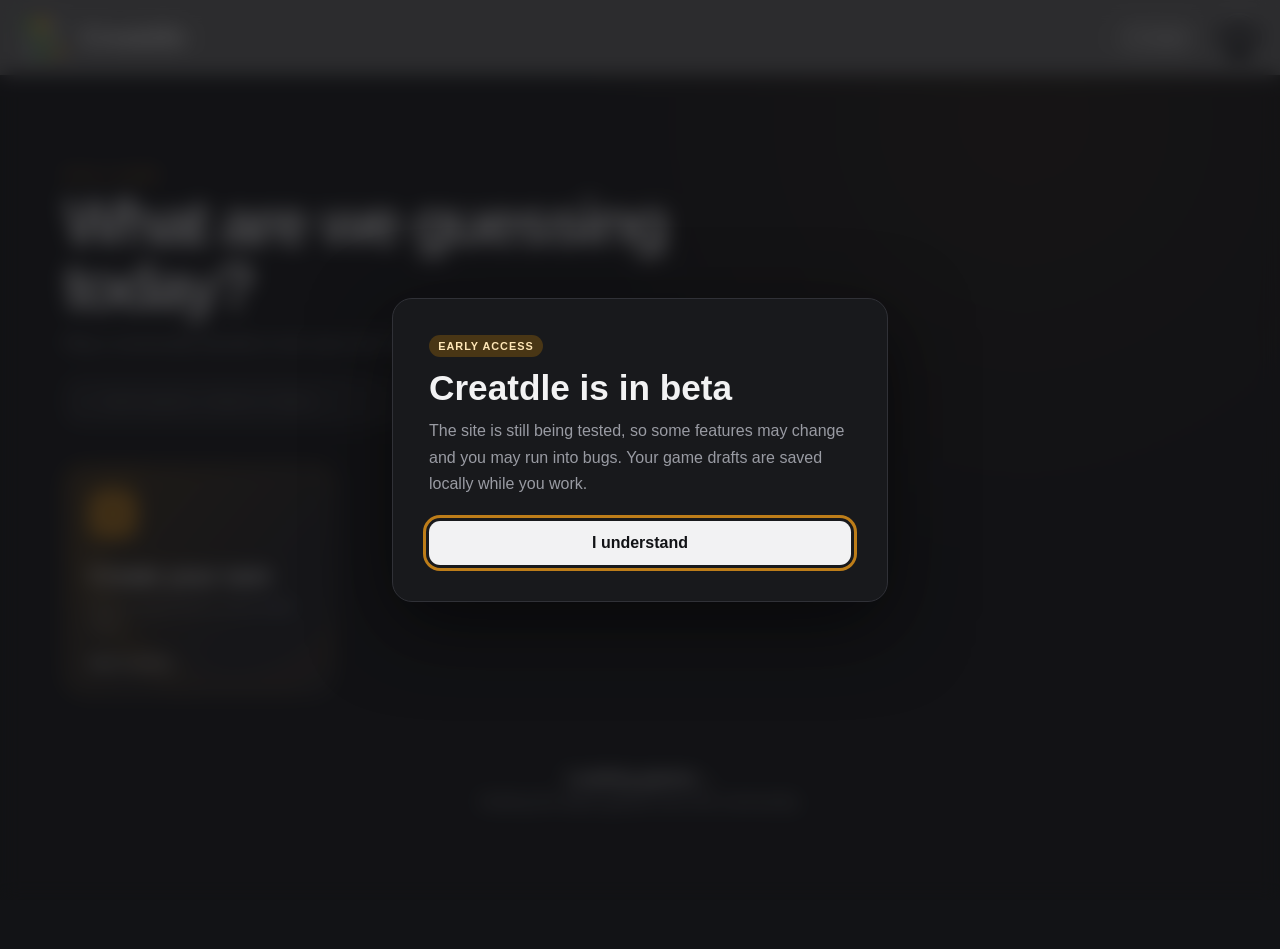
==== index.html @ 0b4bb0b4 "fixed links" ====
<!doctype html>
<html lang="en">
  <head>
    <meta charset="UTF-8" />
    <link rel="icon" type="image/svg+xml" href="/assets/icon.svg" />
    <meta name="viewport" content="width=device-width, initial-scale=1.0" />
    <meta name="description" content="Play and create custom DLE guessing games." />
    <title>Creatdle — Make any topic guessable</title>
    <script type="module" crossorigin src="/assets/index.js"></script>
    <link rel="stylesheet" crossorigin href="/assets/index.css">
  </head>
  <body>
    <div id="root"></div>
  </body>
</html>
---- assets/index.css ----
*{margin:0;padding:0;font-family:Space Grotesk,sans-serif}:root{--lightningcss-light: ;--lightningcss-dark:initial;color-scheme:dark;--bg:#121316;--text:#f2f2f3;--secondary:#999ba3;--acc:#717171;--acc-muted:#915d6a;--primary:#1e1e1e;--surface:#202125;--surface-dark:#18191c;--surface-hover:#2b2c31;--surface-border:#303137;--correct:#3e9e69;--correct-bg:#213e30;--correct-text:#d8ffe8;--close:#bd7d19;--close-bg:#493615;--close-text:#ffe7b7;--incorrect:#91404a;--incorrect-bg:#44262b;--incorrect-text:#ffdce0}body{background-color:var(--bg);color:var(--text);min-height:100vh}body:before{content:"";z-index:-1;pointer-events:none;background-position:50%;background-size:cover;position:fixed;inset:0}.beta-notice-backdrop{z-index:10000;background:color-mix(in srgb, var(--bg) 72%, transparent);-webkit-backdrop-filter:blur(10px);backdrop-filter:blur(10px);place-items:center;padding:1.25rem;display:grid;position:fixed;inset:0}.beta-notice{box-sizing:border-box;border:1px solid var(--surface-border);background:var(--surface-dark);border-radius:1.25rem;width:min(100%,31rem);padding:clamp(1.5rem,5vw,2.25rem);box-shadow:0 1.5rem 5rem #0000008c}.beta-notice-label{background:var(--close-bg);color:var(--close-text);letter-spacing:.09em;text-transform:uppercase;border-radius:999px;margin-bottom:.8rem;padding:.32rem .58rem;font-size:.68rem;font-weight:800;display:inline-flex}.beta-notice h1{margin-bottom:.7rem;font-size:clamp(1.55rem,5vw,2.2rem);line-height:1.05}.beta-notice p{color:var(--secondary);line-height:1.65}.beta-notice button{background:var(--text);width:100%;color:var(--bg);cursor:pointer;font:inherit;border:0;border-radius:.7rem;margin-top:1.45rem;padding:.82rem 1rem;font-weight:800}.beta-notice button:hover{transform:translateY(-1px)}.beta-notice button:focus-visible{outline:3px solid var(--close);outline-offset:3px}:root[data-background=aurora] body:before{background:radial-gradient(circle at 12% 18%, color-mix(in srgb, var(--acc) 28%, transparent), transparent 38rem), radial-gradient(circle at 88% 72%, color-mix(in srgb, var(--close) 18%, transparent), transparent 34rem)}:root[data-background=grid] body:before{opacity:.55;background-image:linear-gradient(color-mix(in srgb, var(--text) 5%, transparent) 1px, transparent 1px), linear-gradient(90deg, color-mix(in srgb, var(--text) 5%, transparent) 1px, transparent 1px);background-size:34px 34px}:root[data-background=stars] body:before{opacity:.6;background-image:radial-gradient(color-mix(in srgb, var(--text) 45%, transparent) 1px, transparent 1px), radial-gradient(color-mix(in srgb, var(--close) 40%, transparent) 1px, transparent 1px);background-position:0 0,17px 18px;background-size:38px 38px}:root[data-background=custom] body:before{opacity:.42;background-image:linear-gradient(#08090c59, #08090cb8), var(--custom-background-image)}:root[data-theme-tone=light][data-background=custom] body:before{background-image:linear-gradient(#ffffff29, #ffffff85), var(--custom-background-image)}:root[data-animations=on] body{transition:background-color .24s,color .24s}:root[data-animations=off] *,:root[data-animations=off] :before,:root[data-animations=off] :after{scroll-behavior:auto!important;transition-duration:.001ms!important;animation-duration:.001ms!important;animation-delay:0s!important}@media (prefers-reduced-motion:reduce){*,:before,:after{scroll-behavior:auto!important;transition-duration:.001ms!important;animation-duration:.001ms!important;animation-delay:0s!important}}.overview-page{box-sizing:border-box;background:radial-gradient(circle at 80% 5%, color-mix(in srgb, var(--close) 9%, transparent), transparent 28rem), var(--bg);min-height:calc(100vh - 75px);padding:clamp(2.5rem,7vw,6rem) clamp(1rem,5vw,5rem)}.overview-heading,.overview{width:min(1180px,100%);margin-inline:auto}.overview-heading{margin-bottom:2.4rem}.overview-heading>span{color:var(--close);letter-spacing:.16em;text-transform:uppercase;font-size:.72rem;font-weight:800}.overview-heading h1{letter-spacing:-.055em;max-width:700px;margin-top:.55rem;font-size:clamp(2.2rem,5vw,4.2rem);line-height:1}.overview-heading p{color:var(--secondary);margin-top:.9rem;font-size:1.05rem}.game-library-search{box-sizing:border-box;border:1px solid var(--surface-border);background:var(--surface);width:min(620px,100%);min-height:50px;color:var(--secondary);border-radius:.9rem;align-items:center;gap:.7rem;margin-top:1.4rem;padding:0 .9rem;display:flex}.game-library-search input{min-width:0;color:var(--text);background:0 0;border:0;outline:0;flex:1;font-size:.9rem}.game-library-search button{color:var(--secondary);cursor:pointer;background:0 0;border:0;font-size:1.2rem}.game-library-search:focus-within{border-color:var(--close);box-shadow:0 0 0 3px color-mix(in srgb, var(--close) 12%, transparent)}.overview{grid-template-columns:repeat(auto-fit,minmax(270px,1fr));align-items:stretch;gap:clamp(1rem,2vw,1.5rem);display:grid}.game{box-sizing:border-box;border:1px solid var(--surface-border);background:var(--surface);min-height:230px;color:var(--text);text-align:left;border-radius:1.2rem;transition:border-color .18s,transform .18s,box-shadow .18s;position:relative;overflow:hidden}:root[data-animations=on] .overview>.game{animation:.42s cubic-bezier(.18,.78,.24,1) backwards game-card-enter}:root[data-animations=on] .overview>.game:nth-child(2){animation-delay:45ms}:root[data-animations=on] .overview>.game:nth-child(3){animation-delay:90ms}:root[data-animations=on] .overview>.game:nth-child(4){animation-delay:.135s}:root[data-animations=on] .overview>.game:nth-child(5){animation-delay:.18s}:root[data-animations=on] .overview>.game:nth-child(n+6){animation-delay:.225s}@keyframes game-card-enter{0%{opacity:0;transform:translateY(16px)scale(.98)}to{opacity:1;transform:translateY(0)scale(1)}}button.game{cursor:pointer;flex-direction:column;justify-content:flex-end;align-items:flex-start;padding:1.5rem;display:flex}.game:hover{z-index:1;border-color:var(--secondary);transform:translateY(-4px);box-shadow:0 22px 45px #00000040}.game h2{letter-spacing:-.035em;margin-top:.5rem;font-size:1.55rem}.game p{color:var(--secondary);margin-top:.45rem;font-size:.82rem;line-height:1.45}.game small{color:var(--close);letter-spacing:.12em;text-transform:uppercase;font-size:.65rem;font-weight:800}.game>span,.game-open>span{color:var(--text);margin-top:1.3rem;font-size:.78rem;font-weight:750}.create-game-card{background:linear-gradient(130deg, color-mix(in srgb, var(--close-bg) 82%, var(--surface)), var(--surface) 72%);border-color:color-mix(in srgb, var(--close) 45%, var(--surface-border));min-height:230px}.create-game-card:after{content:"";border:2rem solid color-mix(in srgb, var(--close) 8%, transparent);border-radius:50%;width:15rem;height:15rem;position:absolute;top:-4rem;right:-3rem}.create-game-card i{background:var(--close);color:#19150e;border-radius:.85rem;place-items:center;width:3rem;height:3rem;margin-bottom:auto;font-size:1.65rem;font-style:normal;display:grid}.create-game-card h2{font-size:1.55rem}.featured-game-card:nth-of-type(3n){background:linear-gradient(145deg, var(--surface-hover), var(--surface))}.custom-game-card{background:linear-gradient(145deg, color-mix(in srgb, var(--correct-bg) 35%, var(--surface)), var(--surface));display:flex}.game.game-has-cover{background-position:50%;background-size:cover}.game.game-has-cover:before{content:"";z-index:0;background:linear-gradient(#0a0b0d38,#0a0b0d8f 28%,#0a0b0df5 96%);position:absolute;inset:0}.featured-game-card.game-has-cover>*{z-index:1;position:relative}.game-search-empty{border:1px dashed var(--surface-border);color:var(--secondary);text-align:center;border-radius:1rem;flex-direction:column;grid-column:1/-1;gap:.25rem;padding:3rem;display:flex}.game-search-empty b{color:var(--text);font-size:1.1rem}.game-open{z-index:1;color:inherit;cursor:pointer;text-align:left;background:0 0;border:0;flex-direction:column;flex:1;justify-content:flex-end;align-items:flex-start;padding:1.5rem;display:flex;position:relative}.game-delete{z-index:2;width:2.2rem;height:2.2rem;color:var(--secondary);cursor:pointer;background:0 0;border:0;border-radius:.6rem;place-items:center;font-size:1.25rem;display:grid;position:absolute;top:.8rem;right:.8rem}.game-delete:hover{background:var(--incorrect-bg);color:var(--incorrect-text)}@media (width<=680px){.overview-page{padding:2.5rem 1rem 4rem}.overview{grid-template-columns:1fr}}nav{z-index:20;box-sizing:border-box;background-color:var(--acc);color:#fff;align-items:center;gap:1.1rem;width:100%;min-height:75px;padding:.6rem 1rem;display:grid;position:relative}.main-nav{grid-template-columns:auto minmax(0,1fr) auto auto}.game-nav{grid-template-columns:auto minmax(0,1fr) auto auto auto}.main-nav .account-menu-button{grid-column:4}.account-menu-button{background:var(--surface-dark);cursor:pointer;border:2px solid #ffffffad;border-radius:50%;width:50px;height:50px;padding:0;position:relative;overflow:hidden}.account-menu-button img{object-fit:cover;width:100%;height:100%;padding:0}.account-menu-button:hover{border-color:#fff;transform:scale(1.04)}nav .logo{-webkit-user-select:none;user-select:none;cursor:pointer;align-items:center;gap:.65rem;width:fit-content;font-size:1.65rem;font-weight:800;display:flex}nav .logo img{width:54px;height:54px;transition:transform .15s;position:static}nav .logo .title{transition:transform .15s}nav .logo:hover img,nav .logo:hover .title{transform:scale(1.05)}.nav-game-info{text-align:center;flex-direction:column;align-items:center;gap:.15rem;min-width:0;display:flex}.nav-game-info strong{font-size:1.3rem;line-height:1.15}.nav-game-info strong em{letter-spacing:.08em;text-transform:uppercase;vertical-align:middle;background:#ffffff29;border-radius:999px;margin-left:.5rem;padding:.2rem .45rem;font-size:.62rem;font-style:normal}.nav-game-info span{text-overflow:ellipsis;white-space:nowrap;opacity:.8;max-width:48rem;font-size:.85rem;font-weight:500;overflow:hidden}.nav-guesses{text-transform:uppercase;letter-spacing:.12em;flex-direction:column;align-items:flex-end;display:flex}.nav-guesses span{opacity:.75;font-size:.65rem}.nav-guesses strong{font-size:1.05rem}.nav-create{color:#fff;cursor:pointer;white-space:nowrap;background:#ffffff1a;border:1px solid #ffffff4d;border-radius:999px;grid-column:3;justify-self:end;align-items:center;gap:.35rem;width:fit-content;min-height:36px;padding:0 .72rem;font-size:.78rem;font-weight:750;display:inline-flex}.nav-create span{font-size:1.15rem;line-height:1}.nav-create:hover{background:#ffffff29;border-color:#ffffffa6}.nav-daily-toggle{cursor:pointer;border:1px solid;border-radius:50%;place-items:center;width:42px;height:42px;padding:0;display:grid;position:relative}.nav-daily-toggle img{width:21px;height:21px}.nav-daily-toggle.active{background:#20693fc2;border-color:#78d69a;box-shadow:0 0 0 3px #5ccd841f}.nav-daily-toggle.inactive{background:#822b36b8;border-color:#e7868f;box-shadow:0 0 0 3px #e15b691a}.nav-daily-tooltip{border:1px solid var(--surface-border);background:var(--surface-dark);width:max-content;color:var(--text);opacity:0;pointer-events:none;border-radius:.5rem;padding:.45rem .65rem;font-size:.68rem;font-weight:650;transition:opacity .15s,transform .15s;position:absolute;top:calc(100% + .7rem);right:0;transform:translateY(-4px);box-shadow:0 8px 25px #00000047}.nav-daily-toggle:hover .nav-daily-tooltip,.nav-daily-toggle:focus-visible .nav-daily-tooltip{opacity:1;transform:translateY(0)}.drawer-layer{z-index:100;pointer-events:none;visibility:hidden;position:fixed;inset:0}.drawer-layer.open{pointer-events:auto;visibility:visible}.drawer-scrim{opacity:0;background:#040507ad;border:0;transition:opacity .22s;position:absolute;inset:0}.drawer-layer.open .drawer-scrim{opacity:1}.side-drawer{box-sizing:border-box;border-left:1px solid var(--surface-border);background:color-mix(in srgb, var(--surface-dark) 95%, transparent);width:min(390px,100vw - 2rem);color:var(--text);padding:1.1rem;transition:transform .24s;position:absolute;inset:0 0 0 auto;overflow-y:auto;transform:translate(102%);box-shadow:-24px 0 70px #0000006b}.drawer-layer.open .side-drawer{transform:translate(0)}.drawer-header,.drawer-profile,.drawer-section-title{align-items:center;display:flex}.drawer-header{justify-content:space-between;gap:1rem;padding:.35rem .25rem 1rem}.drawer-profile{gap:.75rem;min-width:0}.drawer-profile img{box-sizing:border-box;border:1px solid var(--surface-border);background:var(--surface);object-fit:cover;border-radius:50%;width:48px;height:48px;padding:0}.drawer-profile div{flex-direction:column;min-width:0;display:flex}.drawer-profile strong{text-overflow:ellipsis;white-space:nowrap;overflow:hidden}.drawer-profile span{color:var(--close);letter-spacing:.1em;text-transform:uppercase;font-size:.68rem;font-weight:800}.drawer-close{width:38px;height:38px;color:var(--secondary);cursor:pointer;background:0 0;border:0;border-radius:.65rem;font-size:1.6rem}.drawer-close:hover{background:var(--surface-hover);color:var(--text)}.drawer-links{border-top:1px solid var(--surface-border);border-bottom:1px solid var(--surface-border);gap:.4rem;padding:.8rem 0;display:grid}.drawer-links>button,.drawer-links>a{color:var(--text);cursor:pointer;text-align:left;background:0 0;border:0;border-radius:.8rem;align-items:center;gap:.85rem;padding:.75rem;text-decoration:none;display:flex}.drawer-links>button:hover,.drawer-links>a:hover{background:var(--surface-hover)}.drawer-links i{background:var(--surface);width:36px;height:36px;color:var(--close);border-radius:.65rem;place-items:center;font-size:1.05rem;font-style:normal;display:grid}.drawer-links i img{width:19px;height:19px;color:var(--close)}.drawer-links span{flex-direction:column;gap:.1rem;display:flex}.drawer-links small{color:var(--secondary);font-size:.72rem}.drawer-summary{border-bottom:1px solid var(--surface-border);padding:1rem .2rem}.drawer-section-title{color:var(--secondary);letter-spacing:.1em;text-transform:uppercase;justify-content:space-between;gap:1rem;margin-bottom:.7rem;font-size:.7rem;font-weight:800}.drawer-section-title button{color:var(--close);cursor:pointer;font:inherit;text-transform:none;letter-spacing:0;background:0 0;border:0}.drawer-stat-grid{grid-template-columns:repeat(3,1fr);gap:.45rem;display:grid}.drawer-stat-grid span{border:1px solid var(--surface-border);background:var(--surface);color:var(--secondary);border-radius:.7rem;flex-direction:column;gap:.1rem;padding:.75rem .55rem;font-size:.68rem;display:flex}.drawer-stat-grid b{color:var(--text);font-size:1rem}.fire-icon{object-fit:contain;vertical-align:-.12em;width:1em;height:1em}.drawer-stat-grid b .fire-icon{margin-right:.2rem}.drawer-mini-list{gap:.3rem;display:grid}.drawer-mini-list button,.drawer-admin-link{width:100%;color:var(--text);cursor:pointer;text-align:left;background:0 0;border:0;border-radius:.55rem;justify-content:space-between;align-items:center;gap:1rem;padding:.6rem .7rem;display:flex}.drawer-mini-list button:hover,.drawer-admin-link:hover{background:var(--surface-hover)}.drawer-mini-list small{color:var(--secondary);text-transform:capitalize}.drawer-mini-list p{color:var(--secondary);font-size:.8rem}.drawer-admin{border:1px solid color-mix(in srgb, var(--close) 35%, var(--surface-border));background:color-mix(in srgb, var(--close-bg) 24%, transparent);border-radius:.9rem;margin-top:1rem;padding:.85rem}.drawer-admin .drawer-section-title{margin-inline:.35rem}.drawer-admin .drawer-section-title small,.drawer-admin-link b{color:var(--close)}@media (width<=760px){.main-nav{grid-template-columns:auto minmax(0,1fr) auto auto;gap:.55rem}.game-nav{grid-template-columns:auto minmax(0,1fr) auto auto auto;gap:.5rem}nav .logo .title{display:none}nav .logo img{width:46px;height:46px}.main-nav .nav-create{grid-column:3}.game-nav .nav-game-info{text-align:left;align-items:flex-start}.game-nav .nav-game-info span{display:none}}@media (width<=480px){.main-nav .logo{display:none}.main-nav{grid-template-columns:1fr auto auto}.main-nav .nav-create{grid-column:2}.main-nav .account-menu-button{grid-column:3}.account-menu-button{width:45px;height:45px}.game-nav{grid-template-columns:minmax(0,1fr) auto auto}.game-nav .logo{display:none}.game-nav .nav-game-info strong{font-size:1rem}.game-nav .nav-guesses{display:none}}.play{box-sizing:border-box;background:radial-gradient(circle at 20% 25%, color-mix(in srgb, var(--incorrect) 12%, transparent), transparent 35%), var(--bg);width:100%;min-height:100vh;color:var(--text);padding:2rem 0 5rem}.game-container{width:fit-content;max-width:94vw;margin:0 auto}.search-card{z-index:20;background:var(--surface);border:1px solid var(--surface-border);box-sizing:border-box;border-radius:1rem;width:100%;min-width:min(34rem,94vw);margin-inline:auto;padding:1rem;position:relative;box-shadow:0 12px 35px #00000040}.search-bar{gap:1rem;display:flex}.search-input-wrapper{flex:1;position:relative}.search-input-wrapper input{box-sizing:border-box;border:2px solid var(--acc-muted);background:var(--surface-dark);width:100%;height:52px;color:var(--text);border-radius:.7rem;outline:none;padding:0 3.5rem 0 1.1rem;font-size:1rem;transition:border-color .15s,box-shadow .15s}.search-input-wrapper input:focus{border-color:var(--acc);box-shadow:0 0 0 3px color-mix(in srgb, var(--acc) 18%, transparent)}.search-input-wrapper input::placeholder{color:var(--secondary)}.search-input-wrapper input:disabled{cursor:not-allowed;opacity:.55}.clear-search{border:1px solid var(--surface-border);width:34px;height:34px;color:var(--secondary);cursor:pointer;background:0 0;border-radius:.55rem;padding:0;font-size:1.35rem;position:absolute;top:50%;right:.65rem;transform:translateY(-50%)}.clear-search:hover{color:var(--text);background:var(--surface-hover)}.guess-button{background:var(--acc);color:#fff;letter-spacing:.05em;cursor:pointer;min-width:105px;box-shadow:0 0 25px color-mix(in srgb, var(--acc) 35%, transparent);border:none;border-radius:.7rem;padding:0 1.5rem;font-size:1rem;font-weight:700;transition:transform .15s,opacity .15s}.guess-button:hover:not(:disabled){transform:translateY(-1px)}.guess-button:disabled{opacity:.4;cursor:not-allowed}.search-results{border:1px solid var(--surface-border);background:var(--surface-dark);border-radius:.8rem;max-height:430px;margin:0;padding:.45rem;list-style:none;position:absolute;top:calc(100% + .6rem);left:0;right:0;overflow-y:auto;box-shadow:0 20px 40px #00000073}.search-results li{cursor:pointer;border-radius:.55rem;align-items:center;gap:.85rem;min-height:60px;padding:.55rem .7rem;transition:background .1s;display:flex}.search-results li.selected{background:var(--surface-hover)}.search-results img{object-fit:cover;border-radius:.4rem;flex-shrink:0;width:42px;height:54px}.search-result-content{flex-direction:column;gap:.2rem;min-width:0;display:flex}.search-result-content strong{text-overflow:ellipsis;white-space:nowrap;overflow:hidden}.search-result-content small{color:var(--secondary)}.hints-panel{background:var(--surface);border:1px solid var(--surface-border);box-sizing:border-box;margin-top:1.8rem;border-radius:1rem;width:100%;margin-inline:auto;padding:1.25rem}.hints-heading{color:var(--secondary);text-transform:uppercase;letter-spacing:.16em;justify-content:space-between;align-items:center;gap:1rem;margin-bottom:1rem;display:flex}.hints-heading button{border:1px solid var(--acc-muted);color:var(--secondary);text-transform:uppercase;letter-spacing:.12em;cursor:pointer;background:0 0;border-radius:999px;padding:.5rem 1rem}.hints-heading button:hover{border-color:var(--acc);color:var(--text)}.hint-list{flex-wrap:wrap;gap:.65rem;display:flex}.hint-chip{border:1px solid var(--surface-border);min-height:34px;color:var(--secondary);background:var(--surface-dark);border-radius:999px;align-items:center;gap:.5rem;padding:0 .85rem;font-size:.85rem;display:flex}.hint-chip span{text-transform:uppercase;letter-spacing:.08em}.hint-chip small{opacity:.7}.hint-chip.unlocked{border-color:var(--close);color:var(--text);background:var(--close-bg)}.hint-chip.selected{border-color:var(--acc);box-shadow:0 0 0 2px color-mix(in srgb, var(--acc) 18%, transparent)}.hint-chip.unlocked strong{align-items:center;display:flex}.hint-option{cursor:pointer;font:inherit}.hint-option:disabled{cursor:not-allowed;opacity:.55}.hint-option.unlocked{opacity:1}.hint-stage-list{gap:.75rem;display:grid}.hint-stage{border:1px solid var(--surface-border);background:var(--surface-dark);border-radius:.75rem;gap:.65rem;padding:.8rem;display:grid}.hint-stage.locked{opacity:.62}.hint-stage-heading{color:var(--secondary);justify-content:space-between;align-items:center;gap:1rem;display:flex}.hint-stage-heading strong{color:var(--text);letter-spacing:.08em;text-transform:uppercase;font-size:.72rem}.hint-stage-heading small{font-size:.65rem}.hint-value{box-sizing:border-box;border:1px solid var(--surface-border);background:var(--surface-dark);width:100%;min-width:0;max-width:100%;color:var(--text);text-align:left;white-space:normal;overflow-wrap:anywhere;word-break:break-word;contain:inline-size;border-radius:.75rem;margin-top:1rem;padding:1rem 1.1rem;line-height:1.55}.hint-value .value-text,.hint-value .value-list{white-space:normal;overflow-wrap:anywhere;width:100%;min-width:0;max-width:100%;display:block}.game-legend{color:var(--secondary);flex-wrap:wrap;align-items:center;gap:1.2rem;margin:1.25rem 0;font-size:.82rem;display:flex}.game-legend>span{align-items:center;gap:.4rem;display:flex}.legend-box{border-radius:3px;width:12px;height:12px;display:inline-block}.legend-box.correct{background:var(--correct)}.legend-box.close{background:var(--close)}.legend-box.incorrect{background:var(--incorrect)}.guess-board-scroll{width:fit-content;max-width:94vw;padding-bottom:1rem;overflow:auto visible}.guess-board{width:max-content}.guess-header-row,.guess-row,.guess-sizing-row{gap:.75rem;display:grid}.guess-row{contain:inline-size}.guess-sizing-row{visibility:hidden;white-space:nowrap;pointer-events:none;height:0;overflow:hidden}.guess-sizing-row>span{box-sizing:border-box;padding-inline:calc(.8rem + 1px)}.guess-sizing-row>span:first-child{padding-inline:calc(.75rem + 1px)}.guess-header-row{margin-bottom:.7rem}.guess-header-cell{min-height:48px;color:var(--secondary);text-transform:uppercase;text-align:center;letter-spacing:.12em;justify-content:center;align-items:flex-end;padding:0 .5rem .35rem;font-size:.75rem;display:flex}.guess-header-cell:first-child{text-align:left;justify-content:flex-start;padding-left:1rem}.guess-header-cell.word-wrap{overflow-wrap:anywhere;white-space:normal;max-height:calc(6em + .35rem);line-height:1.2;overflow:hidden}.guess-header-cell.no-word-wrap{text-overflow:ellipsis;white-space:nowrap;overflow:hidden}:root[data-animations=on] .guess-header-cell{animation-name:var(--category-heading-animation,category-heading-reveal);animation-duration:.38s;animation-timing-function:cubic-bezier(.2,.75,.25,1);animation-fill-mode:backwards;animation-delay:calc(var(--reveal-index,0) * 55ms)}.guess-rows{flex-direction:column;gap:.65rem;display:flex}.guess-main-cell,.guess-value-cell{box-sizing:border-box;border:1px solid var(--surface-border);border-radius:.8rem;min-height:112px;overflow:hidden}.guess-main-cell{background:var(--surface);align-items:center;gap:1rem;padding:.75rem;display:flex}.guess-main-cell img{object-fit:cover;border-radius:.55rem;flex-shrink:0;width:68px;height:92px}.guess-main-cell strong{line-height:1.35}.guess-main-cell.word-wrap strong,.guess-value-cell.word-wrap .value-text,.guess-value-cell.word-wrap .tag-result{overflow-wrap:anywhere;-webkit-line-clamp:5;line-clamp:5;white-space:normal;-webkit-box-orient:vertical;display:-webkit-box;overflow:hidden}.guess-main-cell.no-word-wrap strong,.guess-value-cell.no-word-wrap .value-text,.guess-value-cell.no-word-wrap .tag-result{text-overflow:ellipsis;white-space:nowrap;overflow:hidden}.guess-main-cell.correct{background:var(--correct-bg);border-color:var(--correct)}:root[data-animations=on] .guess-row:first-child>.guess-main-cell,:root[data-animations=on] .guess-row:first-child>.guess-value-cell{transform-origin:50% 65%;animation-name:var(--category-result-animation,category-result-reveal);animation-duration:.48s;animation-timing-function:cubic-bezier(.16,.82,.26,1);animation-delay:calc(var(--reveal-index,0) * 85ms);animation-fill-mode:backwards}:root[data-animations=on] .guess-row:first-child>.guess-value-cell.correct{animation-name:var(--category-result-animation,category-result-reveal), correct-result-pulse;animation-duration:.48s,.42s;animation-delay:calc(var(--reveal-index,0) * 85ms), calc(var(--reveal-index,0) * 85ms + .3s)}@keyframes category-heading-reveal{0%{opacity:0;transform:translateY(-8px)}to{opacity:1;transform:translateY(0)}}@keyframes category-result-reveal{0%{opacity:0;filter:saturate(.45);transform:translateY(14px)}70%{opacity:1;filter:saturate();transform:translateY(-2px)}to{opacity:1;filter:saturate();transform:translateY(0)}}@keyframes correct-result-pulse{0%,to{box-shadow:inset 0 0 0 0 color-mix(in srgb, var(--correct) 0%, transparent)}50%{box-shadow:inset 0 0 0 5px color-mix(in srgb, var(--correct) 24%, transparent)}}:root[data-animation-style=flip]{--category-heading-animation:category-heading-flip;--category-result-animation:category-result-flip}:root[data-animation-style=pop]{--category-heading-animation:category-heading-pop;--category-result-animation:category-result-pop}:root[data-animation-style=fade]{--category-heading-animation:category-result-fade;--category-result-animation:category-result-fade}@keyframes category-heading-flip{0%{opacity:0;transform:perspective(500px)rotateY(-90deg)}to{opacity:1;transform:perspective(500px)rotateY(0)}}@keyframes category-result-flip{0%{opacity:0;transform:perspective(650px)rotateY(-95deg)}70%{opacity:1;transform:perspective(650px)rotateY(7deg)}to{opacity:1;transform:perspective(650px)rotateY(0)}}@keyframes category-heading-pop{0%{opacity:0;transform:scaleY(.72)}to{opacity:1;transform:scaleY(1)}}@keyframes category-result-pop{0%{opacity:0;transform:scaleY(.72)}70%{opacity:1;transform:scaleY(1.035)}to{opacity:1;transform:scaleY(1)}}@keyframes category-result-fade{0%{opacity:0}to{opacity:1}}.guess-value-cell{text-align:center;justify-content:center;align-items:center;padding:.8rem;font-size:.95rem;font-weight:500;transition:transform .2s,border-color .2s;display:flex;position:relative}.guess-value-cell:hover{transform:translateY(-2px)}.guess-value-cell.correct{color:var(--correct-text);background:var(--correct-bg);border-color:var(--correct)}.guess-value-cell.close{color:var(--close-text);background:var(--close-bg);border-color:var(--close)}.guess-value-cell.incorrect{color:var(--incorrect-text);background:var(--incorrect-bg);border-color:var(--incorrect)}.guess-value-cell.has-direction{isolation:isolate}.guess-value-cell.has-direction:before{z-index:0;content:"";opacity:.13;pointer-events:none;background:url("data:image/svg+xml,%3csvg%20xmlns='http://www.w3.org/2000/svg'%20viewBox='0%200%2064%2064'%20fill='none'%3e%3cpath%20d='M32%2010l22%2024h-14v20H24V34H10z'%20fill='currentColor'/%3e%3c/svg%3e") 50%/contain no-repeat;position:absolute;inset:14px}.guess-value-cell.has-direction>*{z-index:1;position:relative}.guess-value-cell.has-direction.lower:before{transform:rotate(180deg)}.direction{position:absolute}.visually-hidden{clip:rect(0, 0, 0, 0);white-space:nowrap;border:0;width:1px;height:1px;margin:-1px;padding:0;position:absolute;overflow:hidden}.value-list{flex-wrap:wrap;justify-content:center;gap:.35rem;display:flex}.value-pill{background:#ffffff1a;border-radius:999px;padding:.28rem .5rem}.tag-value-list{box-sizing:border-box;overscroll-behavior:contain;scrollbar-color:var(--surface-border) transparent;scrollbar-width:thin;align-content:flex-start;align-items:center;width:100%;max-height:5rem;padding:.1rem .2rem .1rem 0;overflow:hidden auto}.tag-value-list::-webkit-scrollbar{width:5px}.tag-value-list::-webkit-scrollbar-track{background:0 0}.tag-value-list::-webkit-scrollbar-thumb{background:var(--surface-border);border-radius:999px}.tag-result{border:1px solid #0000;font-size:.78rem;font-weight:750}.tag-result.correct{border-color:var(--correct);background:var(--correct-bg);color:var(--correct-text)}.tag-result.close{border-color:var(--close);background:var(--close-bg);color:var(--close-text)}.tag-result.incorrect{border-color:var(--incorrect);background:var(--incorrect-bg);color:var(--incorrect-text)}.category-image{object-fit:cover;border-radius:.5rem;width:75px;height:90px}.empty-value{opacity:.5}.game-result{margin:1rem 0 1.4rem;box-sizing:border-box;border:1px solid;border-radius:.9rem;justify-content:space-between;align-items:center;gap:1rem;width:100%;margin-inline:auto;padding:1rem;display:flex}.game-result.won{border-color:var(--correct);background:var(--correct-bg)}.game-result.lost{border-color:var(--incorrect);background:var(--incorrect-bg)}.result-answer{align-items:center;gap:1rem;display:flex}.result-answer img{object-fit:cover;border-radius:.45rem;width:54px;height:70px}.result-answer div{flex-direction:column;gap:.2rem;display:flex}.result-answer span{color:var(--secondary)}.result-answer strong{font-size:1.15rem}.game-result button{background:var(--acc);color:#fff;cursor:pointer;border:none;border-radius:.6rem;padding:.7rem 1.2rem;font-weight:700}.empty-board{border:1px dashed var(--surface-border);color:var(--secondary);text-align:center;box-sizing:border-box;border-radius:1rem;width:100%;margin-top:2rem;padding:3rem}.game-loading,.game-error{text-align:center;background:var(--surface);border:1px solid var(--surface-border);border-radius:1rem;width:fit-content;max-width:min(90vw,700px);margin:5rem auto;padding:2rem}@media (width<=700px){.play{padding-top:1rem}.search-bar{gap:.5rem}.guess-button{min-width:80px;padding:0 1rem}.hints-heading,.game-result{flex-direction:column;align-items:flex-start}}.sheet-creator-page{box-sizing:border-box;background:radial-gradient(circle at 92% 0%, color-mix(in srgb, var(--close) 9%, transparent), transparent 30rem), radial-gradient(circle at 4% 55%, color-mix(in srgb, var(--incorrect) 7%, transparent), transparent 28rem), var(--bg);min-height:calc(100vh - 75px);padding:1.5rem clamp(.75rem,3vw,2.5rem) 4rem}.sheet-creator-toolbar{grid-template-columns:1fr auto 1fr;align-items:center;gap:1rem;width:min(1500px,100%);min-height:3.2rem;margin:0 auto 1rem;display:grid}.sheet-creator-toolbar>a{color:var(--secondary);justify-self:start;font-size:.82rem;font-weight:700;text-decoration:none}.sheet-creator-toolbar>a:hover{color:var(--text)}.sheet-creator-toolbar>span{color:var(--secondary);align-items:center;gap:.45rem;font-size:.7rem;display:flex}.sheet-creator-toolbar>span i{background:var(--correct);border-radius:50%;width:.45rem;height:.45rem}.sheet-creator-toolbar>div{justify-self:end;gap:.55rem;display:flex}.toolbar-button,.toolbar-primary{cursor:pointer;border-radius:.65rem;justify-content:center;align-items:center;gap:.5rem;min-height:2.55rem;padding:0 .95rem;font-size:.78rem;font-weight:800;display:inline-flex}.toolbar-button{border:1px solid var(--surface-border);background:var(--surface);color:var(--text)}.toolbar-button:hover{border-color:var(--secondary);background:var(--surface-hover)}.toolbar-button:disabled{cursor:wait;opacity:.62}.toolbar-button b{background:var(--close);color:#17130d;border-radius:999px;place-items:center;min-width:1.2rem;height:1.2rem;font-size:.65rem;display:grid}.toolbar-primary,.modal-done{border:1px solid var(--close);background:var(--close);color:#17130d;box-shadow:0 10px 25px color-mix(in srgb, var(--close) 17%, transparent)}.toolbar-primary:hover,.modal-done:hover{filter:brightness(1.06);transform:translateY(-1px)}.game-sheet{border:1px solid var(--surface-border);background:color-mix(in srgb, var(--surface) 95%, transparent);border-radius:1.35rem;width:min(1500px,100%);min-height:72vh;margin:0 auto;overflow:hidden;box-shadow:0 32px 80px #00000047}.game-sheet-header{box-sizing:border-box;border-bottom:1px solid var(--surface-border);background:linear-gradient(120deg, color-mix(in srgb, var(--surface-dark) 60%, transparent), transparent), var(--surface);grid-template-columns:220px minmax(280px,1fr) 220px;align-items:center;gap:clamp(1.5rem,4vw,4rem);min-height:205px;padding:1.5rem clamp(1.25rem,4vw,4rem);display:grid;position:relative}.cover-image-field{border:1px dashed var(--secondary);background:var(--surface-dark);cursor:text;border-radius:.9rem;place-items:center;width:100%;height:140px;display:grid;position:relative;overflow:hidden}.cover-image-field img{object-fit:cover;opacity:.72;width:100%;height:100%;position:absolute;inset:0}.cover-image-field:after{content:"";pointer-events:none;background:linear-gradient(#0000 35%,#000000c7);position:absolute;inset:0}.cover-image-field>span{color:var(--secondary);font-size:2rem}.cover-image-field input{z-index:2;box-sizing:border-box;color:#fff;text-align:center;background:0 0;border:0;border-bottom:1px solid #0000;outline:none;width:calc(100% - 1.2rem);padding:.35rem .45rem;font-size:.68rem;position:absolute;bottom:.5rem;left:.6rem;right:.6rem}.cover-image-field input:focus{border-color:var(--close);background:#00000073}.cover-image-field small{z-index:1;color:#fff;pointer-events:none;font-size:.68rem;font-weight:800;position:absolute;bottom:.85rem}.cover-image-field:focus-within small{display:none}.editable-game-copy{flex-direction:column;align-items:center;gap:.6rem;min-width:0;display:flex}.editable-game-copy input,.editable-game-copy textarea,.game-byline input{box-sizing:border-box;width:100%;color:var(--text);text-align:center;background:0 0;border:1px solid #0000;border-radius:.55rem;outline:none}.editable-game-copy input:hover,.editable-game-copy textarea:hover,.game-byline input:hover{border-color:var(--surface-border)}.editable-game-copy input:focus,.editable-game-copy textarea:focus,.game-byline input:focus{border-color:var(--close);background:var(--surface-dark);box-shadow:0 0 0 3px color-mix(in srgb, var(--close) 13%, transparent)}.editable-game-title{letter-spacing:-.055em;padding:.35rem .65rem;font-size:clamp(2rem,5vw,3.65rem);font-weight:850}.editable-game-copy textarea{resize:none;min-height:3.8rem;color:var(--secondary);padding:.55rem;font-size:.92rem;line-height:1.45}.game-byline{gap:.7rem;display:grid}.creator-account-byline{min-height:2.35rem;color:var(--secondary);text-transform:uppercase;grid-template-columns:auto minmax(0,1fr);align-items:center;gap:.45rem;font-size:.72rem;font-weight:750;display:grid}.creator-account-byline strong{color:var(--text);text-overflow:ellipsis;text-transform:none;white-space:nowrap;font-size:.85rem;overflow:hidden}.game-byline label{color:var(--secondary);text-transform:uppercase;grid-template-columns:auto minmax(0,1fr);align-items:center;gap:.45rem;font-size:.72rem;font-weight:750;display:grid}.game-byline input{text-align:left;text-transform:none;height:2.35rem;padding:0 .45rem;font-size:.85rem}.table-tools{border-bottom:1px solid var(--surface-border);background:var(--surface-dark);grid-template-columns:minmax(220px,420px) 1fr auto;align-items:center;gap:1rem;padding:.8rem 1rem;display:grid}.table-search{border:1px solid var(--surface-border);background:var(--surface);border-radius:.65rem;align-items:center;gap:.55rem;height:2.55rem;padding:0 .7rem;display:flex}.table-search>span{color:var(--secondary);font-size:1.15rem}.table-search input{min-width:0;color:var(--text);background:0 0;border:0;outline:0;flex:1;font-size:.8rem}.table-search button{color:var(--secondary);cursor:pointer;background:0 0;border:0;font-size:1rem}.table-tools>span{color:var(--secondary);text-align:center;font-size:.7rem}.table-tool-actions button,.sheet-bulk-paste button{border:1px solid var(--surface-border);background:var(--surface);min-height:2.35rem;color:var(--text);cursor:pointer;border-radius:.6rem;padding:0 .85rem;font-size:.72rem;font-weight:750}.table-tool-actions{justify-content:flex-end;gap:.45rem;display:flex}.sheet-bulk-paste{border-bottom:1px solid var(--close);background:var(--close-bg);grid-template-columns:minmax(170px,.45fr) minmax(300px,1fr) auto;align-items:center;gap:1rem;padding:.85rem 1rem;display:grid}.sheet-bulk-paste strong{color:var(--close-text);font-size:.8rem}.sheet-bulk-paste p{color:color-mix(in srgb, var(--close-text) 70%, transparent);text-overflow:ellipsis;white-space:nowrap;margin-top:.2rem;font-size:.65rem;overflow:hidden}.sheet-bulk-paste textarea{box-sizing:border-box;border:1px solid color-mix(in srgb, var(--close) 55%, transparent);resize:vertical;background:var(--surface-dark);min-height:3.5rem;color:var(--text);border-radius:.55rem;outline:none;padding:.55rem;font-size:.72rem}.creator-table-frame{position:relative}.creator-loading-state{min-height:55vh;color:var(--secondary);place-content:center;justify-items:center;gap:.8rem;display:grid}.creator-loading-state span{border:3px solid var(--surface-border);border-top-color:var(--close);border-radius:50%;width:1.8rem;height:1.8rem;animation:.75s linear infinite creator-loading-spin}@keyframes creator-loading-spin{to{transform:rotate(360deg)}}.creator-table-scroll{max-height:min(58vh,650px);overflow:auto}.creator-data-table{table-layout:fixed;border-collapse:separate;border-spacing:0}.creator-data-table .action-column{width:38px!important}.creator-data-table th,.creator-data-table td{box-sizing:border-box;border-right:1px solid var(--surface-border);border-bottom:1px solid var(--surface-border);background:color-mix(in srgb, var(--surface) 88%, transparent);min-width:0}.creator-data-table th{z-index:3;background:var(--surface-dark);height:74px;position:sticky;top:0}:root[data-animations=on] .creator-data-table th:not(.row-action-header){animation:.3s cubic-bezier(.18,.78,.24,1) backwards creator-category-reveal}@keyframes creator-category-reveal{0%{opacity:0;transform:translateY(-8px)}to{opacity:1;transform:translateY(0)}}.creator-data-table th.dragging-category{opacity:.42}.creator-data-table th.dragging-category>button{border:1px dashed var(--close)}.creator-data-table th.drop-before,.creator-data-table td.drop-before{box-shadow:inset 4px 0 0 var(--close)!important}.creator-data-table th.drop-after,.creator-data-table td.drop-after{box-shadow:inset -4px 0 0 var(--close)!important}.creator-data-table th.drop-before:after,.creator-data-table th.drop-after:after{content:"Drop here";z-index:8;background:var(--close);color:#17130d;letter-spacing:.05em;pointer-events:none;text-transform:uppercase;white-space:nowrap;border-radius:.35rem;padding:.22rem .4rem;font-size:.52rem;font-weight:850;position:absolute;top:.35rem}.creator-data-table th.drop-before:after{left:.35rem}.creator-data-table th.drop-after:after{right:.35rem}.creator-data-table .category-header-button{width:100%;height:100%;color:var(--text);cursor:grab;text-align:left;background:0 0;border:0;flex-direction:column;justify-content:center;align-items:flex-start;gap:.28rem;padding:.75rem 2.4rem .75rem .85rem;display:flex;position:relative}.creator-data-table .category-header-button:active{cursor:grabbing}.column-resize-handle{z-index:12;cursor:col-resize;touch-action:none;width:10px;height:100%;position:absolute;top:0;right:-5px}.column-resize-handle:before{content:"";background:var(--surface-border);width:2px;transition:width .12s,left .12s,background .12s;position:absolute;top:0;bottom:0;left:4px}.column-resize-handle:hover:before,.column-resize-handle:focus-visible:before,.column-resize-handle:active:before{background:var(--close);width:4px;left:3px}.column-resize-handle:focus-visible{outline:none}.creator-data-table .category-header-button:hover{background:var(--surface-hover)}.creator-data-table .category-header-button span{text-overflow:ellipsis;white-space:nowrap;max-width:100%;font-size:.86rem;font-weight:800;overflow:hidden}.creator-data-table .category-header-button small{color:var(--secondary);letter-spacing:.07em;text-transform:uppercase;font-size:.56rem;font-weight:650}.creator-data-table .hidden-category{background-image:repeating-linear-gradient(-45deg, transparent, transparent 8px, color-mix(in srgb, var(--secondary) 4%, transparent) 8px, color-mix(in srgb, var(--secondary) 4%, transparent) 16px)}.creator-data-table th.hidden-category{box-shadow:inset 0 3px 0 var(--secondary)}.creator-data-table td{height:58px;padding:.35rem}.creator-data-table td input,.creator-data-table td select{box-sizing:border-box;width:100%;height:2.8rem;color:var(--text);font:inherit;background:0 0;border:1px solid #0000;border-radius:.55rem;outline:none;padding:0 .65rem;font-size:.78rem}.creator-data-table td input:hover,.creator-data-table td select:hover{border-color:var(--surface-border);background:var(--surface-dark)}.creator-data-table td input:focus,.creator-data-table td select:focus{border-color:var(--close);background:var(--surface-dark);box-shadow:0 0 0 3px color-mix(in srgb, var(--close) 12%, transparent)}.table-add-category{border:1px solid var(--surface-border);background:var(--surface-dark);width:2rem;height:2rem;color:var(--text);cursor:pointer;border-radius:50%;place-items:center;margin:auto;padding:0;font-size:1.2rem;display:grid}.table-add-category:hover{border-color:var(--close);background:var(--close);color:#17130d;transform:rotate(90deg)}.row-action-header{right:0;z-index:16!important;width:38px!important;min-width:38px!important;max-width:38px!important;padding:0!important;position:sticky!important}.row-action-cell{z-index:8;box-shadow:-1px 0 0 var(--surface-border);position:sticky;right:0;background:var(--surface-dark)!important;width:38px!important;min-width:38px!important;max-width:38px!important;padding:0!important}.row-action-cell button{width:1.9rem;height:1.9rem;color:var(--secondary);cursor:pointer;background:0 0;border:1px solid #0000;border-radius:50%;place-items:center;margin:auto;font-size:1rem;display:grid}.row-action-cell button:hover{background:var(--incorrect-bg);color:var(--incorrect-text)}.row-action-cell img{pointer-events:none;width:1rem;height:1rem}.image-cell-input{width:100%}.image-preview-button{aspect-ratio:2/3;background:var(--surface-dark);cursor:pointer;border:0;border-radius:.45rem;width:100%;height:auto;padding:0;display:block;position:relative;overflow:hidden}.image-preview-button img{object-fit:cover;width:100%;height:100%}.image-preview-button span{color:#fff;text-align:center;background:#000000b8;padding:.3rem;font-size:.6rem;font-weight:750;transition:transform .15s;position:absolute;inset:auto 0 0;transform:translateY(100%)}.image-preview-button:hover span,.image-preview-button:focus-visible span{transform:translateY(0)}.empty-filter-row td{height:130px;color:var(--secondary);text-align:center}.sheet-bottom-bar{background:var(--surface-dark);justify-content:space-between;align-items:center;gap:1rem;min-height:64px;padding:0 1rem;display:flex}.add-item-button{border:1px dashed var(--secondary);min-height:2.7rem;color:var(--text);cursor:pointer;background:0 0;border-radius:.65rem;padding:0 1rem;font-size:.76rem;font-weight:800}.add-item-button:hover{border-color:var(--close);background:var(--close-bg);color:var(--close-text)}.sheet-bottom-bar>span{color:var(--secondary);font-size:.68rem}.sheet-errors{border-top:1px solid var(--incorrect);background:var(--incorrect-bg);flex-wrap:wrap;gap:.5rem;padding:.8rem 1rem;display:flex}.sheet-errors span{color:var(--incorrect-text);font-size:.72rem}.sheet-errors span+span:before{content:"•";opacity:.6;margin-right:.5rem}.creator-modal-backdrop{z-index:100;box-sizing:border-box;-webkit-backdrop-filter:blur(8px);backdrop-filter:blur(8px);background:#050608bf;place-items:center;padding:1rem;display:grid;position:fixed;inset:0}.creator-modal{border:1px solid var(--surface-border);background:var(--surface);width:min(610px,100%);max-height:min(850px,92vh);color:var(--text);border-radius:1.1rem;overflow-y:auto;box-shadow:0 32px 90px #0000008c}.creator-modal>header{z-index:3;border-bottom:1px solid var(--surface-border);background:color-mix(in srgb, var(--surface) 94%, transparent);-webkit-backdrop-filter:blur(16px);backdrop-filter:blur(16px);justify-content:space-between;align-items:center;gap:1rem;padding:1.3rem 1.4rem;display:flex;position:sticky;top:0}.creator-modal>header span{color:var(--close);letter-spacing:.14em;text-transform:uppercase;font-size:.62rem;font-weight:800}.creator-modal>header h2{letter-spacing:-.03em;margin-top:.25rem;font-size:1.45rem}.creator-modal>header button{border:1px solid var(--surface-border);background:var(--surface-dark);width:2.35rem;height:2.35rem;color:var(--secondary);cursor:pointer;border-radius:50%;place-items:center;font-size:1.2rem;display:grid}.modal-form{grid-template-columns:1fr 1fr;gap:1rem;padding:1.35rem;display:grid}.modal-form>label{color:var(--secondary);flex-direction:column;gap:.42rem;font-size:.72rem;font-weight:750;display:flex}.modal-form>label:nth-child(3),.modal-toggle-list,.number-category-options,.category-width-setting{grid-column:1/-1}.modal-form label>span em{font-style:normal;font-weight:500}.modal-form input,.modal-form select,.modal-form textarea,.choice-settings input,.hint-value-input input{box-sizing:border-box;border:1px solid var(--surface-border);background:var(--surface-dark);width:100%;color:var(--text);font:inherit;border-radius:.62rem;outline:none}.modal-form>label>input,.modal-form>label>select{height:2.9rem;padding:0 .75rem}.modal-form>label>.custom-select{height:2.9rem}.modal-form textarea{resize:vertical;min-height:5rem;padding:.7rem}.modal-form input:focus,.modal-form select:focus,.modal-form textarea:focus,.choice-settings input:focus,.hint-value-input input:focus{border-color:var(--close);box-shadow:0 0 0 3px color-mix(in srgb, var(--close) 12%, transparent)}.modal-form input:disabled,.modal-form select:disabled{cursor:not-allowed;opacity:.55}.modal-form label small{color:var(--secondary);font-size:.64rem;font-weight:500}.category-width-setting{border:1px solid var(--surface-border);background:var(--surface-dark);border-radius:.7rem;gap:.65rem;padding:.9rem;display:grid;overflow:hidden}.category-width-setting>div:first-child{color:var(--secondary);justify-content:space-between;align-items:center;font-size:.7rem;font-weight:750;display:flex}.category-width-setting>div:first-child strong{color:var(--text)}.category-width-setting input[type=range]{appearance:none;background:var(--surface-hover);height:.35rem;accent-color:var(--close);border:0;border-radius:999px}.category-width-setting input[type=range]::-webkit-slider-thumb{appearance:none;border:3px solid var(--surface-dark);background:var(--close);width:1.1rem;height:1.1rem;box-shadow:0 0 0 1px var(--close);cursor:ew-resize;border-radius:50%}.width-preview{box-sizing:border-box;border:1px solid var(--close);min-width:50px;max-width:100%;color:var(--close-text);text-align:center;text-overflow:ellipsis;white-space:nowrap;border-radius:.45rem;padding:.6rem;font-size:.68rem;font-weight:800;transition:width 80ms linear;overflow:hidden}.category-width-setting>small{color:var(--secondary);font-size:.62rem}.modal-toggle-list{gap:.65rem;display:grid}.modal-toggle-list>label{border:1px solid var(--surface-border);background:var(--surface-dark);border-radius:.7rem;align-items:flex-start;gap:.75rem;padding:.85rem;display:flex}.modal-toggle-list input,.inline-check input{width:1.05rem;height:1.05rem;accent-color:var(--close);margin-top:.12rem}.modal-toggle-list label>span{flex-direction:column;gap:.2rem;display:flex}.modal-toggle-list strong{font-size:.78rem}.number-category-options{background:var(--close-bg);border-radius:.7rem;grid-template-columns:1fr 1fr;align-items:end;gap:1rem;padding:.9rem;display:grid}.number-category-options>label:first-child{color:var(--close-text);gap:.4rem;font-size:.68rem;display:grid}.number-category-options input[type=number]{height:2.5rem;padding:0 .65rem}.inline-check{min-height:2.5rem;color:var(--close-text);align-items:center;gap:.5rem;font-size:.72rem;display:flex}.close-groups-setting{border:1px solid var(--surface-border);background:var(--surface-dark);border-radius:.7rem;grid-column:1/-1;gap:.75rem;padding:.9rem;display:grid}.close-groups-heading{justify-content:space-between;align-items:center;gap:1rem;display:flex}.close-groups-heading>div{gap:.22rem;display:grid}.close-groups-heading strong{font-size:.78rem}.close-groups-heading p,.empty-close-groups{color:var(--secondary);font-size:.62rem}.close-groups-heading button,.choice-stage-intro>button,.empty-choice-stages button{border:1px solid var(--surface-border);background:var(--surface);min-height:2.25rem;color:var(--text);cursor:pointer;border-radius:.55rem;padding:0 .75rem;font-size:.68rem;font-weight:750}.close-group-list{gap:.45rem;display:grid}.close-group-list>div{grid-template-columns:1.6rem 1fr 2rem;align-items:center;gap:.45rem;display:grid}.close-group-list span{color:var(--secondary);text-align:center;font-size:.62rem}.close-group-list input{height:2.45rem;padding:0 .65rem}.close-group-list button{width:2rem;height:2rem;color:var(--secondary);cursor:pointer;background:0 0;border:0;border-radius:.45rem;place-items:center;font-size:1rem;display:grid}.ordered-text-settings{border:1px solid var(--surface-border);background:color-mix(in srgb, var(--close-bg) 52%, var(--surface-dark));border-radius:.7rem;grid-column:1/-1;gap:.8rem;padding:.9rem;display:grid}.ordered-text-settings>.inline-check{color:var(--text);font-weight:750}.ordered-text-intro{justify-content:space-between;align-items:end;gap:1rem;display:flex}.ordered-text-intro>div{gap:.25rem;display:grid}.ordered-text-intro strong{font-size:.78rem}.ordered-text-intro p,.empty-order-list{color:var(--secondary);font-size:.62rem}.ordered-text-intro>label{color:var(--close-text);white-space:nowrap;grid-template-columns:auto 4.6rem auto;align-items:center;gap:.45rem;font-size:.64rem;display:grid}.ordered-text-intro input{height:2.35rem;padding:0 .55rem}.ordered-value-list{gap:.4rem;max-height:18rem;padding:.2rem;list-style:none;display:grid;overflow-y:auto}.ordered-value-list li{border:1px solid var(--surface-border);background:var(--surface);cursor:grab;border-radius:.58rem;grid-template-columns:1.8rem 1.25rem minmax(0,1fr) auto auto;align-items:center;gap:.5rem;min-height:2.75rem;padding:.35rem .45rem;transition:opacity .15s,transform .15s,border-color .15s;display:grid;position:relative}.ordered-value-list li:active{cursor:grabbing}.ordered-value-list li.dragging{opacity:.35;transform:scale(.98)}.ordered-value-list li.drop-before:before,.ordered-value-list li.drop-after:after{background:var(--close);height:3px;box-shadow:0 0 0 2px color-mix(in srgb, var(--close) 18%, transparent);content:"";border-radius:999px;position:absolute;left:0;right:0}.ordered-value-list li.drop-before:before{top:-.3rem}.ordered-value-list li.drop-after:after{bottom:-.3rem}.order-position{background:var(--surface-dark);width:1.6rem;height:1.6rem;color:var(--secondary);border-radius:50%;place-items:center;font-size:.62rem;font-weight:800;display:grid}.order-grip{color:var(--secondary);font-size:1rem}.ordered-value-list strong{text-overflow:ellipsis;white-space:nowrap;font-size:.72rem;overflow:hidden}.order-preview{min-width:3rem;color:var(--close-text);text-align:right;text-transform:uppercase;font-size:.58rem;font-weight:750}.ordered-value-list li>div{gap:.25rem;display:flex}.ordered-value-list button{border:1px solid var(--surface-border);background:var(--surface-dark);width:1.75rem;height:1.75rem;color:var(--text);cursor:pointer;border-radius:.4rem;place-items:center;padding:0;display:grid}.ordered-value-list button:disabled{cursor:default;opacity:.3}.close-group-list button:hover{background:var(--incorrect-bg);color:var(--incorrect-text)}.modal-footer{border-top:1px solid var(--surface-border);background:color-mix(in srgb, var(--surface-dark) 96%, transparent);-webkit-backdrop-filter:blur(16px);backdrop-filter:blur(16px);justify-content:space-between;align-items:center;gap:1rem;padding:.9rem 1.35rem;display:flex;position:sticky;bottom:0}.modal-footer>span{color:var(--secondary);font-size:.68rem}.modal-done,.danger-button{cursor:pointer;border-radius:.65rem;min-height:2.65rem;padding:0 1rem;font-size:.75rem;font-weight:800}.danger-button{border:1px solid var(--incorrect);color:var(--incorrect-text);background:0 0}.danger-button:hover{background:var(--incorrect-bg)}.hint-type-picker{border-bottom:1px solid var(--surface-border);grid-template-columns:repeat(4,1fr);gap:.55rem;padding:1.2rem 1.35rem;display:grid}.hint-type-picker button{border:1px solid var(--surface-border);background:var(--surface-dark);min-height:4.4rem;color:var(--text);cursor:pointer;text-align:left;border-radius:.7rem;flex-direction:column;gap:.28rem;padding:.7rem;display:flex}.hint-type-picker button:hover{border-color:var(--secondary)}.hint-type-picker button.active{border-color:var(--close);background:var(--close-bg)}.hint-type-picker strong{font-size:.74rem}.hint-type-picker small{color:var(--secondary);font-size:.6rem;line-height:1.35}.hint-category-picker{padding:1.25rem 1.35rem}.choice-stage-editor{gap:1rem;padding:1.25rem 1.35rem;display:grid}.choice-stage-intro{justify-content:space-between;align-items:center;gap:1rem;display:flex}.choice-stage-intro>div{gap:.22rem;display:grid}.choice-stage-intro strong{font-size:.85rem}.choice-stage-intro p,.empty-choice-stages p{color:var(--secondary);font-size:.66rem}.empty-choice-stages{border:1px dashed var(--surface-border);background:var(--surface-dark);border-radius:.7rem;justify-content:space-between;align-items:center;gap:1rem;padding:1rem;display:flex}.choice-stage-list{gap:.8rem;display:grid}.choice-stage{border:1px solid var(--surface-border);background:var(--surface-dark);border-radius:.8rem;overflow:hidden}.choice-stage>header{border-bottom:1px solid var(--surface-border);grid-template-columns:1.8rem 1fr auto auto 2rem;align-items:center;gap:.55rem;padding:.7rem;display:grid}.choice-stage>header>span{background:var(--close-bg);width:1.7rem;height:1.7rem;color:var(--close-text);border-radius:50%;place-items:center;font-size:.62rem;font-weight:850;display:grid}.choice-stage>header>strong{font-size:.76rem}.choice-stage>header label{color:var(--secondary);align-items:center;gap:.35rem;font-size:.58rem;display:flex}.choice-stage>header input{box-sizing:border-box;border:1px solid var(--surface-border);background:var(--surface);width:3.5rem;height:2rem;color:var(--text);border-radius:.45rem;outline:none;padding:0 .35rem}.choice-stage>header>button{width:2rem;height:2rem;color:var(--secondary);cursor:pointer;background:0 0;border:0;border-radius:.45rem;place-items:center;display:grid}.choice-stage>header>button:hover{background:var(--incorrect-bg);color:var(--incorrect-text)}.choice-stage-categories{grid-template-columns:1fr 1fr;gap:.45rem;padding:.7rem;display:grid}.choice-stage-categories>label{background:var(--surface);border:1px solid #0000;border-radius:.6rem;align-items:center;gap:.65rem;min-width:0;padding:.65rem;display:flex}.choice-stage-categories>label.selected{border-color:color-mix(in srgb, var(--close) 55%, var(--surface-border))}.choice-stage-categories label>span{flex-direction:column;gap:.16rem;min-width:0;display:flex}.choice-stage-categories strong{text-overflow:ellipsis;white-space:nowrap;font-size:.7rem;overflow:hidden}.choice-stage-categories small{color:var(--secondary);font-size:.54rem;line-height:1.3}.hint-picker-heading{justify-content:space-between;align-items:flex-end;gap:1rem;margin-bottom:.9rem;display:flex}.hint-picker-heading strong{font-size:.85rem}.hint-picker-heading p{color:var(--secondary);margin-top:.2rem;font-size:.68rem}.choice-settings{gap:.5rem;display:flex}.choice-settings label{color:var(--secondary);grid-template-columns:auto 3.4rem;align-items:center;gap:.35rem;font-size:.62rem;display:grid}.choice-settings input{height:2rem;padding:0 .35rem}.hint-category-list{gap:.5rem;display:grid}.hint-category-list>div{border:1px solid var(--surface-border);background:var(--surface-dark);border-radius:.7rem;grid-template-columns:1fr auto;align-items:center;gap:1rem;padding:.75rem;display:grid}.hint-category-list>div.selected{border-color:color-mix(in srgb, var(--close) 60%, var(--surface-border))}.hint-category-list>div>label:first-child{cursor:pointer;align-items:center;gap:.7rem;display:flex}.hint-category-list input[type=checkbox]{width:1.05rem;height:1.05rem;accent-color:var(--close)}.hint-category-list label>span{flex-direction:column;gap:.18rem;display:flex}.hint-category-list strong{font-size:.78rem}.hint-category-list small{color:var(--secondary);text-transform:uppercase;font-size:.6rem}.hint-value-input{color:var(--secondary);grid-template-columns:auto 3.7rem;align-items:center;gap:.45rem;font-size:.62rem;display:grid}.hint-value-input input{height:2.15rem;padding:0 .4rem}.custom-select{width:100%;position:relative}.custom-select-trigger{border:1px solid var(--surface-border);background:var(--surface-dark);width:100%;height:100%;color:var(--text);cursor:pointer;font:inherit;text-align:left;border-radius:.62rem;justify-content:space-between;align-items:center;gap:.75rem;padding:0 .75rem;font-size:.76rem;display:flex}.creator-data-table td>.custom-select{height:2.8rem}.creator-data-table td .custom-select-trigger{background:0 0;border-color:#0000}.custom-select-trigger:hover,.custom-select.open .custom-select-trigger{border-color:var(--close);background:var(--surface-dark)}.custom-select-trigger:disabled{cursor:not-allowed;opacity:.5}.custom-select-trigger i{border-right:1.5px solid var(--secondary);border-bottom:1.5px solid var(--secondary);flex:none;width:.45rem;height:.45rem;transition:transform .15s;transform:rotate(45deg)translateY(-2px)}.custom-select.open .custom-select-trigger i{transform:rotate(225deg)translate(-2px,-1px)}.custom-select-menu{z-index:30;box-sizing:border-box;border:1px solid var(--surface-border);background:var(--surface-dark);border-radius:.72rem;width:max(100%,220px);padding:.35rem;position:absolute;top:calc(100% + .4rem);left:0;overflow:hidden;box-shadow:0 18px 45px #00000073}.custom-select-menu>button{width:100%;min-height:2.65rem;color:var(--text);cursor:pointer;text-align:left;background:0 0;border:0;border-radius:.48rem;justify-content:space-between;align-items:center;gap:.65rem;padding:.55rem .65rem;display:flex}.custom-select-menu>button:hover,.custom-select-menu>button.selected,.custom-select-menu>button.highlighted{background:var(--surface-hover)}.custom-select-menu button>span{flex-direction:column;gap:.12rem;min-width:0;display:flex}.custom-select-menu strong{font-size:.72rem}.custom-select-menu small{color:var(--secondary);font-size:.58rem}.custom-select-menu b{color:var(--close);font-size:.76rem}.toggle-switch{cursor:pointer}.toggle-switch>input[type=checkbox]{appearance:none;border:1px solid var(--surface-border);background:var(--surface-hover);cursor:pointer;border-radius:999px;min-width:2.5rem;transition:border-color .16s,background .16s;position:relative;width:2.5rem!important;height:1.4rem!important;margin:0!important}.toggle-switch>input[type=checkbox]:before{content:"";background:var(--secondary);border-radius:50%;width:.94rem;height:.94rem;transition:transform .16s,background .16s;position:absolute;top:.16rem;left:.17rem;box-shadow:0 1px 3px #0000004d}.toggle-switch>input[type=checkbox]:checked{border-color:var(--close);background:var(--close)}.toggle-switch>input[type=checkbox]:checked:before{background:#17130d;transform:translate(1.08rem)}.toggle-switch>input[type=checkbox]:focus-visible{outline:3px solid color-mix(in srgb, var(--close) 25%, transparent);outline-offset:2px}.toggle-switch>input[type=checkbox]:disabled{cursor:not-allowed;opacity:.45}.compact-toggle{min-width:0}@media (width<=900px){.game-sheet-header{grid-template-columns:140px minmax(240px,1fr)}.game-byline{grid-column:1/-1;grid-template-columns:1fr 1fr}.sheet-creator-toolbar{grid-template-columns:1fr auto}.sheet-creator-toolbar>span{display:none}.table-tools{grid-template-columns:1fr auto}.table-tools>span{display:none}}@media (width<=640px){.sheet-creator-page{padding:.75rem .5rem 3rem}.sheet-creator-toolbar{grid-template-columns:1fr;align-items:start}.sheet-creator-toolbar>div{justify-self:stretch;width:100%}.sheet-creator-toolbar button{flex:1;padding-inline:.55rem}.game-sheet{border-radius:.9rem}.game-sheet-header{grid-template-columns:1fr;gap:1rem;padding:1rem}.cover-image-field{height:120px}.game-byline{grid-column:auto}.table-tools,.sheet-bulk-paste{grid-template-columns:1fr}.sheet-bottom-bar{flex-direction:column;align-items:stretch;padding-block:.75rem}.sheet-bottom-bar>span{text-align:center}.modal-form,.number-category-options{grid-template-columns:1fr}.hint-type-picker{grid-template-columns:1fr 1fr}.hint-picker-heading{flex-direction:column;align-items:flex-start}.choice-settings{flex-direction:column;width:100%}.choice-stage-intro,.empty-choice-stages{flex-direction:column;align-items:stretch}.choice-stage>header{grid-template-columns:1.8rem 1fr 2rem}.choice-stage>header label{grid-column:2/4}.choice-stage-categories{grid-template-columns:1fr}.ordered-text-intro{flex-direction:column;align-items:stretch}.ordered-text-intro>label{grid-template-columns:auto minmax(4rem,1fr) auto}.ordered-value-list li{grid-template-columns:1.7rem 1.1rem minmax(0,1fr) auto}.order-preview{display:none}}.account-page{background:linear-gradient(to bottom, color-mix(in srgb, var(--acc) 8%, transparent), transparent 24rem);min-height:calc(100vh - 75px);color:var(--text);padding:clamp(2rem,5vw,4rem) clamp(1rem,5vw,5rem) 7rem}.account-heading,.account-tabs,.account-grid,.account-section,.stats-dashboard{width:min(1180px,100%);margin-inline:auto}.account-heading{justify-content:space-between;align-items:flex-end;gap:2rem;margin-bottom:1.5rem;display:flex}.account-heading>div:first-child>span,.account-card-title small,.section-heading small,.chart-heading small{color:var(--close);letter-spacing:.14em;text-transform:uppercase;font-size:.7rem;font-weight:850}.account-heading h1{letter-spacing:-.05em;margin-top:.4rem;font-size:clamp(2.1rem,4.5vw,3.6rem);line-height:1}.account-heading p{max-width:680px;color:var(--secondary);margin-top:.7rem;line-height:1.5}.account-heading-streak{border:1px solid color-mix(in srgb, var(--close) 45%, var(--surface-border));background:var(--close-bg);border-radius:1rem;flex-direction:column;flex:none;align-items:flex-end;padding:.9rem 1.1rem;display:flex}.account-heading-streak b{color:var(--close-text);font-size:1.4rem}.inline-stat-icon{object-fit:contain;vertical-align:-.05em;width:.9em;height:.9em;margin-right:.25em}.account-heading-streak span{color:var(--secondary);font-size:.7rem}.account-tabs{box-sizing:border-box;border:1px solid var(--surface-border);background:color-mix(in srgb, var(--surface-dark) 92%, transparent);scrollbar-width:none;border-radius:.9rem;gap:.35rem;margin-bottom:1rem;padding:.4rem;display:flex;overflow-x:auto}.account-tabs::-webkit-scrollbar{display:none}.account-tabs button{min-height:42px;color:var(--secondary);cursor:pointer;white-space:nowrap;background:0 0;border:1px solid #0000;border-radius:.65rem;justify-content:center;align-items:center;gap:.45rem;padding:0 .9rem;font-size:.75rem;font-weight:750;display:inline-flex}.account-tabs button:hover{color:var(--text);background:var(--surface-hover)}.account-tabs button.active{border-color:color-mix(in srgb, var(--close) 55%, var(--surface-border));background:var(--close-bg);color:var(--close-text)}.account-tabs i{color:var(--close);font-size:.8rem;font-style:normal}.account-tab-panel{animation:.18s both tab-enter}@keyframes tab-enter{0%{opacity:.25;transform:translateY(5px)}to{opacity:1;transform:translateY(0)}}.account-grid{grid-template-columns:repeat(2,minmax(0,1fr));gap:1rem;display:grid}.account-card,.account-section,.chart-card,.metric-grid article{box-sizing:border-box;border:1px solid var(--surface-border);background:color-mix(in srgb, var(--surface) 94%, transparent);border-radius:1.1rem}.account-card{padding:clamp(1.1rem,2.5vw,1.6rem)}.account-card-title,.section-heading,.chart-heading{justify-content:space-between;align-items:center;gap:1rem;display:flex}.account-card-title{margin-bottom:1.25rem}.account-card-title h2,.section-heading h2,.chart-heading h2{margin-top:.2rem;font-size:1.35rem}.save-confirmation{background:var(--correct-bg);color:var(--correct-text);border-radius:999px;padding:.3rem .6rem;font-size:.72rem;font-weight:800}.account-form{gap:1rem;display:grid}.account-form label,.custom-background-field{color:var(--text);gap:.4rem;font-size:.77rem;font-weight:750;display:grid}.account-form label>small{color:var(--secondary);font-size:.68rem;font-weight:500}.account-form input,.custom-background-field input{box-sizing:border-box;border:1px solid var(--surface-border);background:var(--surface-dark);min-width:0;height:43px;color:var(--text);border-radius:.65rem;outline:0;padding:0 .8rem}.account-form input:focus,.custom-background-field input:focus{border-color:var(--close);box-shadow:0 0 0 3px color-mix(in srgb, var(--close) 16%, transparent)}.profile-picture-row{grid-template-columns:70px minmax(0,1fr);align-items:end;gap:1rem;display:grid}.account-avatar-preview{box-sizing:border-box;border:2px solid var(--surface-border);background:var(--surface-dark);object-fit:cover;border-radius:50%;width:70px;height:70px;padding:0}.account-primary,.account-secondary{cursor:pointer;border-radius:.65rem;width:fit-content;min-height:40px;padding:0 1rem;font-weight:800}.account-primary{background:var(--close);color:#18130c;border:0}.account-secondary{border:1px solid var(--surface-border);background:var(--surface-hover);color:var(--text)}.form-message{color:var(--close);font-size:.75rem}.theme-grid{grid-template-columns:repeat(3,minmax(0,1fr));gap:.55rem;display:grid}.theme-option{border:1px solid var(--surface-border);background:var(--surface-dark);color:var(--text);cursor:pointer;text-align:left;border-radius:.75rem;gap:.55rem;padding:.65rem;display:grid}.theme-option.active{border-color:var(--close);box-shadow:inset 0 0 0 1px var(--close)}.theme-option>span:last-child{justify-content:space-between;align-items:center;gap:.35rem;display:flex}.theme-option b{font-size:.75rem}.theme-option small{color:var(--secondary);text-transform:uppercase;font-size:.56rem;font-weight:650}.theme-swatches{border-radius:.35rem;height:18px;display:flex;overflow:hidden}.theme-swatches i{flex:1}.theme-loading{color:var(--secondary);font-size:.75rem}.motion-card,.community-card{grid-column:1/-1}.motion-setting,.motion-style-setting{justify-content:space-between;align-items:center;gap:1rem;display:flex}.motion-setting{cursor:pointer}.motion-setting>span,.motion-style-setting>span{flex-direction:column;gap:.2rem;display:flex}.motion-setting b,.motion-style-setting b{font-size:.82rem}.motion-setting small,.motion-style-setting small{color:var(--secondary);font-size:.7rem;font-weight:500}.motion-style-setting{border-top:1px solid var(--surface-border);margin-top:1rem;padding-top:1rem}.motion-setting input{appearance:none;border:1px solid var(--surface-border);background:var(--surface-hover);cursor:pointer;border-radius:999px;outline:none;flex:none;width:2.7rem;height:1.5rem;position:relative}.motion-setting input:before{background:var(--secondary);content:"";border-radius:50%;width:1rem;height:1rem;transition:transform .16s,background .16s;position:absolute;top:.18rem;left:.18rem;box-shadow:0 1px 4px #0004}.motion-setting input:checked{border-color:var(--close);background:var(--close)}.motion-setting input:checked:before{background:var(--primary);transform:translate(1.18rem)}.motion-setting input:focus-visible{box-shadow:0 0 0 3px color-mix(in srgb, var(--close) 25%, transparent)}.background-options{grid-template-columns:repeat(2,1fr);gap:.55rem;display:grid}.background-option{border:1px solid var(--surface-border);background:var(--surface-dark);color:var(--text);cursor:pointer;text-align:left;border-radius:.75rem;align-items:center;gap:.7rem;padding:.55rem;display:flex}.background-option.active{border-color:var(--close);box-shadow:inset 0 0 0 1px var(--close)}.background-option>i{background:#17181b;border-radius:.5rem;flex:none;width:42px;height:42px}.background-option.aurora>i{background:radial-gradient(circle at 20% 20%,#8d4aa9,#0000 55%),radial-gradient(circle at 80% 80%,#267ea5,#17181b 60%)}.background-option.grid>i{background-color:#17181b;background-image:linear-gradient(#ffffff18 1px,#0000 1px),linear-gradient(90deg,#ffffff18 1px,#0000 1px);background-size:9px 9px}.background-option.stars>i{background-color:#10131c;background-image:radial-gradient(#fff 1px,#0000 1px);background-size:8px 8px}.background-option.custom>i{background:linear-gradient(135deg,#355c7d,#c06c84)}.background-option span{flex-direction:column;gap:.12rem;display:flex}.background-option b{font-size:.75rem}.background-option small{color:var(--secondary);font-size:.64rem}.custom-background-field{margin-top:1rem}.metric-grid{grid-template-columns:repeat(4,minmax(0,1fr));gap:.7rem;display:grid}.metric-grid article{background:linear-gradient(145deg, color-mix(in srgb, var(--surface-hover) 75%, var(--surface)), var(--surface));flex-direction:column;padding:1.1rem;display:flex}.metric-grid span{color:var(--secondary);font-size:.7rem;font-weight:750}.metric-grid b{color:var(--text);margin:.35rem 0 .2rem;font-size:clamp(1.6rem,3vw,2.2rem);line-height:1}.metric-grid b .inline-stat-icon{width:.78em;height:.78em}.metric-grid small{color:var(--secondary);font-size:.65rem}.timeline-card{margin-top:.8rem}.timeline-legend{color:var(--secondary);gap:.8rem;font-size:.66rem;display:flex}.timeline-legend span{align-items:center;gap:.3rem;display:flex}.timeline-legend i{background:var(--acc);border-radius:2px;width:8px;height:8px}.timeline-legend span:last-child i{background:var(--correct)}.timeline-chart{grid-template-columns:repeat(14,minmax(20px,1fr));align-items:end;gap:clamp(.25rem,1vw,.7rem);min-height:230px;padding-top:.5rem;display:grid}.timeline-column{grid-template-rows:178px 18px 18px;place-items:end center;min-width:0;display:grid}.timeline-bar-space{background:linear-gradient(to top, color-mix(in srgb, var(--surface-dark) 65%, transparent), transparent);border-radius:.35rem .35rem .2rem .2rem;width:min(28px,75%);height:100%;position:relative}.timeline-plays{background:linear-gradient(to top, color-mix(in srgb, var(--acc) 75%, var(--surface)), var(--acc));border-radius:.35rem .35rem .2rem .2rem;min-height:4px;transition:height .25s;position:absolute;bottom:0;left:0;right:0;overflow:hidden}.timeline-plays b{background:var(--correct);position:absolute;bottom:0;left:0;right:0}.timeline-column>strong{color:var(--text);font-size:.62rem}.timeline-column>span{color:var(--secondary);white-space:nowrap;font-size:.56rem}.stats-visual-grid{grid-template-columns:minmax(0,1.65fr) minmax(260px,.75fr);gap:.8rem;margin-top:.8rem;display:grid}.chart-card{padding:1.25rem}.chart-heading{margin-bottom:1.2rem}.chart-heading>span{color:var(--secondary);font-size:.7rem}.horizontal-chart{gap:.9rem;display:grid}.chart-row{grid-template-columns:minmax(90px,130px) minmax(100px,1fr) 35px;align-items:center;gap:.7rem;display:grid}.chart-row>span{color:var(--secondary);text-overflow:ellipsis;white-space:nowrap;font-size:.72rem;overflow:hidden}.chart-row>div,.result-track{background:var(--surface-dark);border-radius:999px;height:9px;overflow:hidden}.chart-row i,.result-track i{border-radius:inherit;background:linear-gradient(90deg, var(--acc), var(--close));height:100%;box-shadow:0 0 14px color-mix(in srgb, var(--close) 28%, transparent);display:block}.chart-row>b{color:var(--text);text-align:right;font-size:.72rem}.donut-wrap{justify-items:center;gap:1rem;display:grid}.win-donut{border-radius:50%;place-items:center;width:150px;height:150px;display:grid;position:relative}.win-donut:after{content:"";background:var(--surface);border-radius:50%;position:absolute;inset:18px}.win-donut span{z-index:1;color:var(--secondary);flex-direction:column;align-items:center;font-size:.68rem;display:flex}.win-donut b{color:var(--text);font-size:1.7rem}.chart-legend{justify-content:center;gap:1rem;width:100%;display:flex}.chart-legend span{color:var(--secondary);grid-template-columns:auto 1fr auto;align-items:center;gap:.35rem;font-size:.67rem;display:grid}.chart-legend i{border-radius:50%;width:8px;height:8px}.chart-legend .wins{background:var(--correct)}.chart-legend .losses{background:var(--incorrect)}.chart-legend b{color:var(--text)}.game-performance{margin-top:.8rem}.performance-list{gap:.2rem;display:grid}.performance-row{border-top:1px solid var(--surface-border);grid-template-columns:minmax(120px,1fr) minmax(120px,2fr) 44px auto;align-items:center;gap:1rem;padding:.75rem .25rem;display:grid}.performance-row>div:first-child{flex-direction:column;display:flex}.performance-row>div:first-child b{font-size:.8rem}.performance-row>div:first-child span{color:var(--secondary);font-size:.65rem}.performance-row>strong{text-align:right;font-size:.75rem}.streak-badge{background:var(--surface-dark);color:var(--secondary);white-space:nowrap;border-radius:999px;align-items:center;gap:.25rem;padding:.3rem .55rem;font-size:.65rem;display:inline-flex}.streak-badge img,.table-streak img{object-fit:contain;width:14px;height:14px}.streak-badge span{margin-inline:.12rem}.account-section{padding:clamp(1.1rem,2.5vw,1.6rem)}.section-heading{margin-bottom:1.1rem}.section-heading p{color:var(--secondary);text-align:right;font-size:.78rem}.management-list{gap:.6rem;display:grid}.management-row{border:1px solid var(--surface-border);background:var(--surface-dark);border-radius:.8rem;grid-template-columns:minmax(180px,1fr) auto auto;align-items:center;gap:1rem;padding:.85rem 1rem;display:grid}.management-row h3{font-size:.95rem}.management-row p{color:var(--secondary);margin-top:.2rem;font-size:.7rem}.status-pill{background:var(--surface-hover);color:var(--secondary);white-space:nowrap;border-radius:999px;padding:.3rem .6rem;font-size:.67rem;font-weight:800}.status-pill.pending{background:var(--close-bg);color:var(--close-text)}.status-pill.accepted{background:var(--correct-bg);color:var(--correct-text)}.status-pill.previously_approved{background:color-mix(in srgb, var(--close) 18%, var(--surface));color:var(--close-text)}.status-pill.featured{background:color-mix(in srgb, var(--acc) 32%, var(--surface));color:var(--text)}.row-actions,.status-actions,.role-buttons{flex-wrap:wrap;gap:.35rem;display:flex}.row-actions button,.status-actions button,.role-buttons button{border:1px solid var(--surface-border);background:var(--surface);min-height:32px;color:var(--secondary);cursor:pointer;text-transform:capitalize;border-radius:.5rem;padding:0 .65rem;font-size:.68rem;font-weight:750}.row-actions button:hover,.status-actions button:hover,.role-buttons button:hover,.status-actions button.active,.role-buttons button.active{border-color:var(--close);color:var(--text)}.row-actions .request-button{border-color:color-mix(in srgb, var(--close) 60%, var(--surface-border));color:var(--close-text)}.empty-panel{border:1px dashed var(--surface-border);color:var(--secondary);text-align:center;border-radius:.8rem;padding:2rem}.empty-panel p{margin-top:.35rem;font-size:.8rem}.staff-section{border-color:color-mix(in srgb, var(--close) 25%, var(--surface-border))}.admin-table-wrap{overflow-x:auto}.admin-table{border-collapse:collapse;table-layout:auto;text-align:left;width:100%;min-width:1040px}.admin-table .user-column{width:31%}.admin-table .role-column{width:270px}.admin-table th{border-bottom:1px solid var(--surface-border);color:var(--secondary);letter-spacing:.08em;text-transform:uppercase;padding:.75rem 1rem;font-size:.65rem}.admin-table td{box-sizing:border-box;border-bottom:1px solid var(--surface-border);vertical-align:middle;height:68px;padding:.75rem 1rem;font-size:.78rem}.admin-table tbody tr:last-child td{border-bottom:0}.admin-user-cell{align-items:center;gap:.65rem;min-width:210px;display:flex}.admin-user-cell>div{flex-direction:column;flex:1;justify-content:center;min-width:0;display:flex}.admin-user-avatar{border:1px solid var(--surface-border);background:var(--surface-dark);object-fit:cover;border-radius:50%;flex:none;width:38px;height:38px}.admin-user-cell b,.admin-user-cell small{text-overflow:ellipsis;white-space:nowrap;overflow:hidden}.admin-user-cell small{color:var(--secondary);margin-top:.15rem}.admin-user-cell input{box-sizing:border-box;border:1px solid var(--surface-border);background:var(--surface-dark);width:100%;min-width:110px;height:34px;color:var(--text);border-radius:.45rem;outline:0;padding:0 .55rem;font-weight:750}.admin-user-cell input:focus{border-color:var(--close)}.role-buttons{flex-wrap:nowrap}.role-buttons button{flex:1}.role-label{color:var(--close);text-transform:capitalize;font-weight:800}.table-streak{align-items:center;gap:.35rem;display:inline-flex}.approval-detail{color:var(--secondary);margin-top:.15rem;font-size:.6rem;display:block}.admin-filters{align-items:end;gap:.65rem;margin-bottom:1rem;display:flex}.admin-filters>label{color:var(--secondary);flex:1;gap:.35rem;font-size:.65rem;font-weight:750;display:grid}.admin-filters input,.alias-creator input{box-sizing:border-box;border:1px solid var(--surface-border);background:var(--surface-dark);min-width:0;height:38px;color:var(--text);border-radius:.55rem;outline:0;padding:0 .7rem}.admin-filters input:focus,.alias-creator input:focus{border-color:var(--close)}.account-select{min-width:150px;position:relative}.account-select-trigger{border:1px solid var(--surface-border);background:var(--surface-dark);width:100%;min-height:38px;color:var(--text);cursor:pointer;text-align:left;border-radius:.55rem;justify-content:space-between;align-items:center;gap:.8rem;padding:0 .7rem;font-size:.68rem;font-weight:750;display:flex}.account-select-trigger i{border-bottom:2px solid;border-right:2px solid;width:.45rem;height:.45rem;transform:rotate(45deg)translateY(-2px)}.account-select.open .account-select-trigger{border-color:var(--close)}.account-select-menu{z-index:2000;box-sizing:border-box;border:1px solid var(--surface-border);background:var(--surface);border-radius:.65rem;min-width:180px;max-height:260px;padding:.3rem;display:grid;position:fixed;overflow-y:auto;box-shadow:0 14px 35px #0007}:root[data-animations=on] .account-select-menu{transform-origin:top;animation:.14s ease-out backwards select-menu-enter}@keyframes select-menu-enter{0%{opacity:0;transform:translateY(-5px)scale(.98)}to{opacity:1;transform:translateY(0)scale(1)}}.account-select-menu button{min-height:36px;color:var(--secondary);cursor:pointer;text-align:left;background:0 0;border:0;border-radius:.4rem;justify-content:space-between;align-items:center;padding:0 .6rem;font-size:.68rem;display:flex}.account-select-menu button:hover,.account-select-menu button:focus,.account-select-menu button.selected{background:var(--surface-hover);color:var(--text);outline:0}.account-select-menu button b{color:var(--close)}.game-link-list{flex-wrap:wrap;align-items:center;gap:.3rem;margin-top:.45rem;display:flex}.game-link-list code{background:var(--surface);max-width:320px;color:var(--secondary);text-overflow:ellipsis;white-space:nowrap;border-radius:.35rem;padding:.22rem .4rem;font-size:.58rem;overflow:hidden}.game-link-list button{border:1px solid var(--surface-border);background:var(--surface);min-height:26px;color:var(--text);cursor:pointer;border-radius:.4rem;padding:0 .5rem;font-size:.6rem}.alias-creator{gap:.35rem;margin-top:.55rem;display:flex}.alias-creator input{height:34px}.alias-creator button{border:1px solid var(--close);background:var(--close-bg);min-height:34px;color:var(--close-text);cursor:pointer;border-radius:.5rem;padding:0 .65rem;font-size:.65rem;font-weight:800}.row-actions .danger-button{border-color:color-mix(in srgb, var(--incorrect) 60%, var(--surface-border));color:var(--incorrect-text)}.row-actions .edit-game-button{width:32px;padding:0}.edit-game-button img{pointer-events:none;width:15px;height:15px}.admin-game-row{grid-template-columns:minmax(240px,1fr) minmax(170px,210px) auto}.game-admin-identity{align-items:flex-start;gap:.8rem;min-width:0;display:flex}.game-admin-identity>img,.game-image-fallback{border:1px solid var(--surface-border);background:var(--surface);object-fit:cover;border-radius:.6rem;flex:none;width:54px;height:54px}.game-image-fallback{color:var(--close);place-items:center;display:grid}.game-admin-identity>div{min-width:0}.user-admin-actions{flex-wrap:nowrap;min-width:88px}.row-actions .icon-action{width:32px;padding:0}.icon-action img{pointer-events:none;width:15px;height:15px}.analytics-backdrop{z-index:3000;-webkit-backdrop-filter:blur(8px);backdrop-filter:blur(8px);background:#050608c7;place-items:center;padding:1rem;display:grid;position:fixed;inset:0}.analytics-modal{box-sizing:border-box;border:1px solid var(--surface-border);background:var(--primary);width:min(980px,100%);max-height:calc(100vh - 2rem);color:var(--text);border-radius:1.2rem;padding:clamp(1rem,3vw,1.6rem);overflow-y:auto;box-shadow:0 30px 90px #000a}.analytics-modal.embedded{width:min(1180px,100%);max-height:none;box-shadow:none;margin-inline:auto;overflow:visible}.analytics-modal>header{justify-content:space-between;align-items:center;gap:1rem;margin-bottom:1rem;display:flex}.analytics-modal>header small,.analytics-card-heading small{color:var(--close);letter-spacing:.13em;text-transform:uppercase;font-size:.65rem;font-weight:850}.analytics-modal>header h2{margin-top:.25rem;font-size:1.6rem}.analytics-modal>header>button{border:1px solid var(--surface-border);background:var(--surface);width:38px;height:38px;color:var(--text);cursor:pointer;border-radius:50%;font-size:1.35rem}.analytics-summary{grid-template-columns:repeat(3,1fr);gap:.65rem;margin-bottom:.65rem;display:grid}.analytics-summary article,.analytics-card{border:1px solid var(--surface-border);background:var(--surface);border-radius:.9rem}.analytics-summary article{flex-direction:column;padding:.85rem 1rem;display:flex}.analytics-summary span{color:var(--secondary);font-size:.68rem}.analytics-summary b{margin-top:.2rem;font-size:1.5rem}.analytics-card{padding:1rem}.analytics-card-heading{justify-content:space-between;align-items:center;gap:1rem;margin-bottom:.8rem;display:flex}.analytics-card-heading h3{margin-top:.18rem;font-size:1rem}.range-tabs{flex-wrap:wrap;gap:.25rem;display:flex}.range-tabs button{border:1px solid var(--surface-border);background:var(--surface-dark);min-height:30px;color:var(--secondary);cursor:pointer;border-radius:.4rem;padding:0 .55rem;font-size:.62rem;font-weight:750}.range-tabs button.active{border-color:var(--close);background:var(--close-bg);color:var(--close-text)}.line-chart{height:220px}.line-chart svg{border-bottom:1px solid var(--surface-border);background:repeating-linear-gradient(to bottom, transparent 0 45px, color-mix(in srgb, var(--surface-border) 55%, transparent) 46px);width:100%;height:185px;overflow:visible}.line-chart polyline{fill:none;stroke:var(--close);stroke-width:2.2px;vector-effect:non-scaling-stroke;stroke-linecap:round;stroke-linejoin:round}.line-labels{color:var(--secondary);justify-content:space-between;padding-top:.45rem;font-size:.62rem;display:flex}.line-labels b{color:var(--text)}.analytics-grid{grid-template-columns:1.35fr 1fr;gap:.65rem;margin-top:.65rem;display:grid}.guess-bars{align-items:end;gap:.5rem;height:185px;display:flex;overflow-x:auto}.guess-bars>div{min-width:34px;height:100%;color:var(--secondary);grid-template-rows:20px 130px 20px;place-items:end center;font-size:.62rem;display:grid}.guess-bars i{background:linear-gradient(var(--close), var(--acc));border-radius:.35rem .35rem .1rem .1rem;width:26px;max-height:130px}.completion-chart{place-items:center;gap:.8rem;padding:.5rem;display:grid}.completion-chart>div{border-radius:50%;place-items:center;width:145px;height:145px;display:grid}.completion-chart>div:before{background:var(--surface);content:"";border-radius:50%;grid-area:1/1;width:105px;height:105px}.completion-chart span{z-index:1;color:var(--secondary);flex-direction:column;grid-area:1/1;align-items:center;font-size:.65rem;display:flex}.completion-chart span b{color:var(--text);font-size:1.55rem}.completion-chart p{color:var(--secondary);text-align:center;font-size:.7rem}.analytics-empty{color:var(--secondary);text-align:center;padding:4rem 1rem}.analytics-empty.compact{padding:4rem 1rem}@media (width<=900px){.metric-grid{grid-template-columns:repeat(2,1fr)}.stats-visual-grid{grid-template-columns:1fr}}@media (width<=780px){.account-heading{flex-direction:column;align-items:flex-start}.account-heading-streak{align-items:flex-start}.account-grid{grid-template-columns:1fr}.management-row{grid-template-columns:1fr auto}.management-row .row-actions,.management-row .status-actions{grid-column:1/-1}.section-heading{flex-direction:column;align-items:flex-start}.section-heading p{text-align:left}.performance-row{grid-template-columns:minmax(100px,1fr) minmax(100px,2fr) 42px}.performance-row .streak-badge{grid-column:1/-1;width:fit-content}.timeline-chart{gap:.2rem;overflow-x:auto}.timeline-column{min-width:24px}.admin-filters{flex-direction:column;align-items:stretch}.admin-filters .account-select{width:100%}.admin-game-row,.analytics-grid{grid-template-columns:1fr}.analytics-card-heading{flex-direction:column;align-items:flex-start}}@media (width<=480px){.account-page{padding-inline:.75rem}.account-heading-streak{display:none}.account-tabs button{padding:0 .7rem}.theme-grid{grid-template-columns:repeat(2,1fr)}.background-options,.metric-grid,.management-row{grid-template-columns:1fr}.chart-row{grid-template-columns:82px minmax(80px,1fr) 30px;gap:.45rem}.performance-row{grid-template-columns:1fr 42px}.performance-row .result-track{grid-area:2/1/auto/-1}.analytics-summary{grid-template-columns:1fr}}.account-access{place-items:start center;padding:1.5rem 0 4rem;display:grid}.access-card{width:min(100%,31rem)}.access-card>p{color:var(--secondary);margin:0 0 1.25rem;line-height:1.55}.access-switch{width:100%;color:var(--close);cursor:pointer;background:0 0;border:0;margin-top:.8rem}.sign-out-button{margin-top:.5rem}
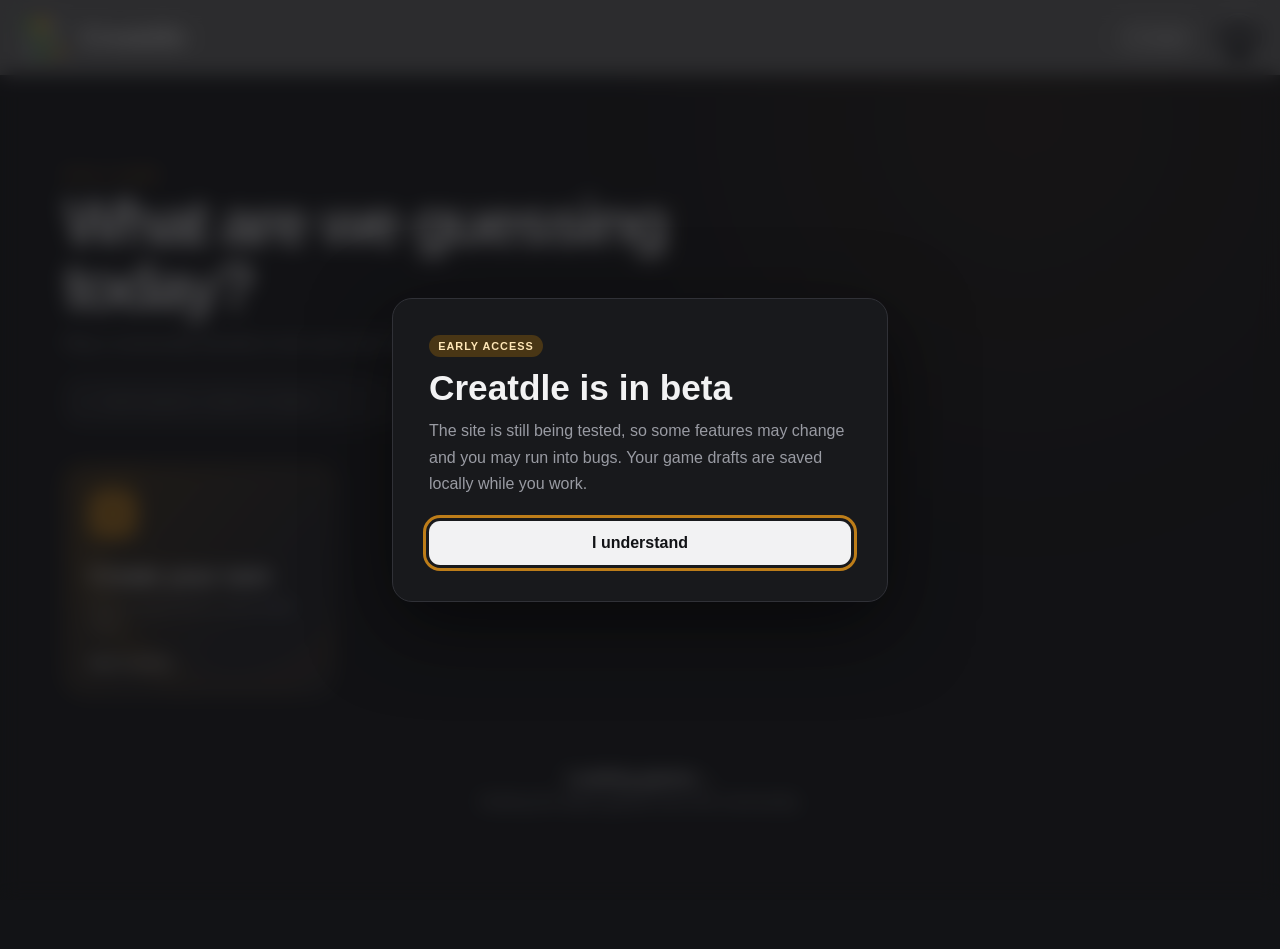
==== commit 43e97c19: "preview stuff" ====
--- a/index.html
+++ b/index.html
@@ -5,6 +5,22 @@
     <link rel="icon" type="image/svg+xml" href="/assets/icon.svg" />
     <meta name="viewport" content="width=device-width, initial-scale=1.0" />
     <meta name="description" content="Play and create custom DLE guessing games." />
+    <meta name="theme-color" content="#121316" />
+    <meta name="robots" content="index,follow" />
+    <link rel="canonical" href="https://creatdle.dev/" />
+    <meta property="og:type" content="website" />
+    <meta property="og:site_name" content="Creatdle" />
+    <meta property="og:title" content="Creatdle — Make any topic guessable" />
+    <meta property="og:description" content="Play and create custom DLE guessing games." />
+    <meta property="og:url" content="https://creatdle.dev/" />
+    <meta property="og:image" content="https://creatdle.dev/social-preview.png" />
+    <meta property="og:image:width" content="1200" />
+    <meta property="og:image:height" content="630" />
+    <meta property="og:image:alt" content="Creatdle — custom daily guessing games" />
+    <meta name="twitter:card" content="summary_large_image" />
+    <meta name="twitter:title" content="Creatdle — Make any topic guessable" />
+    <meta name="twitter:description" content="Play and create custom DLE guessing games." />
+    <meta name="twitter:image" content="https://creatdle.dev/social-preview.png" />
     <title>Creatdle — Make any topic guessable</title>
     <script type="module" crossorigin src="/assets/index.js"></script>
     <link rel="stylesheet" crossorigin href="/assets/index.css">
--- a/assets/index.css
+++ b/assets/index.css
@@ -1 +1 @@
-*{margin:0;padding:0;font-family:Space Grotesk,sans-serif}:root{--lightningcss-light: ;--lightningcss-dark:initial;color-scheme:dark;--bg:#121316;--text:#f2f2f3;--secondary:#999ba3;--acc:#717171;--acc-muted:#915d6a;--primary:#1e1e1e;--surface:#202125;--surface-dark:#18191c;--surface-hover:#2b2c31;--surface-border:#303137;--correct:#3e9e69;--correct-bg:#213e30;--correct-text:#d8ffe8;--close:#bd7d19;--close-bg:#493615;--close-text:#ffe7b7;--incorrect:#91404a;--incorrect-bg:#44262b;--incorrect-text:#ffdce0}body{background-color:var(--bg);color:var(--text);min-height:100vh}body:before{content:"";z-index:-1;pointer-events:none;background-position:50%;background-size:cover;position:fixed;inset:0}.beta-notice-backdrop{z-index:10000;background:color-mix(in srgb, var(--bg) 72%, transparent);-webkit-backdrop-filter:blur(10px);backdrop-filter:blur(10px);place-items:center;padding:1.25rem;display:grid;position:fixed;inset:0}.beta-notice{box-sizing:border-box;border:1px solid var(--surface-border);background:var(--surface-dark);border-radius:1.25rem;width:min(100%,31rem);padding:clamp(1.5rem,5vw,2.25rem);box-shadow:0 1.5rem 5rem #0000008c}.beta-notice-label{background:var(--close-bg);color:var(--close-text);letter-spacing:.09em;text-transform:uppercase;border-radius:999px;margin-bottom:.8rem;padding:.32rem .58rem;font-size:.68rem;font-weight:800;display:inline-flex}.beta-notice h1{margin-bottom:.7rem;font-size:clamp(1.55rem,5vw,2.2rem);line-height:1.05}.beta-notice p{color:var(--secondary);line-height:1.65}.beta-notice button{background:var(--text);width:100%;color:var(--bg);cursor:pointer;font:inherit;border:0;border-radius:.7rem;margin-top:1.45rem;padding:.82rem 1rem;font-weight:800}.beta-notice button:hover{transform:translateY(-1px)}.beta-notice button:focus-visible{outline:3px solid var(--close);outline-offset:3px}:root[data-background=aurora] body:before{background:radial-gradient(circle at 12% 18%, color-mix(in srgb, var(--acc) 28%, transparent), transparent 38rem), radial-gradient(circle at 88% 72%, color-mix(in srgb, var(--close) 18%, transparent), transparent 34rem)}:root[data-background=grid] body:before{opacity:.55;background-image:linear-gradient(color-mix(in srgb, var(--text) 5%, transparent) 1px, transparent 1px), linear-gradient(90deg, color-mix(in srgb, var(--text) 5%, transparent) 1px, transparent 1px);background-size:34px 34px}:root[data-background=stars] body:before{opacity:.6;background-image:radial-gradient(color-mix(in srgb, var(--text) 45%, transparent) 1px, transparent 1px), radial-gradient(color-mix(in srgb, var(--close) 40%, transparent) 1px, transparent 1px);background-position:0 0,17px 18px;background-size:38px 38px}:root[data-background=custom] body:before{opacity:.42;background-image:linear-gradient(#08090c59, #08090cb8), var(--custom-background-image)}:root[data-theme-tone=light][data-background=custom] body:before{background-image:linear-gradient(#ffffff29, #ffffff85), var(--custom-background-image)}:root[data-animations=on] body{transition:background-color .24s,color .24s}:root[data-animations=off] *,:root[data-animations=off] :before,:root[data-animations=off] :after{scroll-behavior:auto!important;transition-duration:.001ms!important;animation-duration:.001ms!important;animation-delay:0s!important}@media (prefers-reduced-motion:reduce){*,:before,:after{scroll-behavior:auto!important;transition-duration:.001ms!important;animation-duration:.001ms!important;animation-delay:0s!important}}.overview-page{box-sizing:border-box;background:radial-gradient(circle at 80% 5%, color-mix(in srgb, var(--close) 9%, transparent), transparent 28rem), var(--bg);min-height:calc(100vh - 75px);padding:clamp(2.5rem,7vw,6rem) clamp(1rem,5vw,5rem)}.overview-heading,.overview{width:min(1180px,100%);margin-inline:auto}.overview-heading{margin-bottom:2.4rem}.overview-heading>span{color:var(--close);letter-spacing:.16em;text-transform:uppercase;font-size:.72rem;font-weight:800}.overview-heading h1{letter-spacing:-.055em;max-width:700px;margin-top:.55rem;font-size:clamp(2.2rem,5vw,4.2rem);line-height:1}.overview-heading p{color:var(--secondary);margin-top:.9rem;font-size:1.05rem}.game-library-search{box-sizing:border-box;border:1px solid var(--surface-border);background:var(--surface);width:min(620px,100%);min-height:50px;color:var(--secondary);border-radius:.9rem;align-items:center;gap:.7rem;margin-top:1.4rem;padding:0 .9rem;display:flex}.game-library-search input{min-width:0;color:var(--text);background:0 0;border:0;outline:0;flex:1;font-size:.9rem}.game-library-search button{color:var(--secondary);cursor:pointer;background:0 0;border:0;font-size:1.2rem}.game-library-search:focus-within{border-color:var(--close);box-shadow:0 0 0 3px color-mix(in srgb, var(--close) 12%, transparent)}.overview{grid-template-columns:repeat(auto-fit,minmax(270px,1fr));align-items:stretch;gap:clamp(1rem,2vw,1.5rem);display:grid}.game{box-sizing:border-box;border:1px solid var(--surface-border);background:var(--surface);min-height:230px;color:var(--text);text-align:left;border-radius:1.2rem;transition:border-color .18s,transform .18s,box-shadow .18s;position:relative;overflow:hidden}:root[data-animations=on] .overview>.game{animation:.42s cubic-bezier(.18,.78,.24,1) backwards game-card-enter}:root[data-animations=on] .overview>.game:nth-child(2){animation-delay:45ms}:root[data-animations=on] .overview>.game:nth-child(3){animation-delay:90ms}:root[data-animations=on] .overview>.game:nth-child(4){animation-delay:.135s}:root[data-animations=on] .overview>.game:nth-child(5){animation-delay:.18s}:root[data-animations=on] .overview>.game:nth-child(n+6){animation-delay:.225s}@keyframes game-card-enter{0%{opacity:0;transform:translateY(16px)scale(.98)}to{opacity:1;transform:translateY(0)scale(1)}}button.game{cursor:pointer;flex-direction:column;justify-content:flex-end;align-items:flex-start;padding:1.5rem;display:flex}.game:hover{z-index:1;border-color:var(--secondary);transform:translateY(-4px);box-shadow:0 22px 45px #00000040}.game h2{letter-spacing:-.035em;margin-top:.5rem;font-size:1.55rem}.game p{color:var(--secondary);margin-top:.45rem;font-size:.82rem;line-height:1.45}.game small{color:var(--close);letter-spacing:.12em;text-transform:uppercase;font-size:.65rem;font-weight:800}.game>span,.game-open>span{color:var(--text);margin-top:1.3rem;font-size:.78rem;font-weight:750}.create-game-card{background:linear-gradient(130deg, color-mix(in srgb, var(--close-bg) 82%, var(--surface)), var(--surface) 72%);border-color:color-mix(in srgb, var(--close) 45%, var(--surface-border));min-height:230px}.create-game-card:after{content:"";border:2rem solid color-mix(in srgb, var(--close) 8%, transparent);border-radius:50%;width:15rem;height:15rem;position:absolute;top:-4rem;right:-3rem}.create-game-card i{background:var(--close);color:#19150e;border-radius:.85rem;place-items:center;width:3rem;height:3rem;margin-bottom:auto;font-size:1.65rem;font-style:normal;display:grid}.create-game-card h2{font-size:1.55rem}.featured-game-card:nth-of-type(3n){background:linear-gradient(145deg, var(--surface-hover), var(--surface))}.custom-game-card{background:linear-gradient(145deg, color-mix(in srgb, var(--correct-bg) 35%, var(--surface)), var(--surface));display:flex}.game.game-has-cover{background-position:50%;background-size:cover}.game.game-has-cover:before{content:"";z-index:0;background:linear-gradient(#0a0b0d38,#0a0b0d8f 28%,#0a0b0df5 96%);position:absolute;inset:0}.featured-game-card.game-has-cover>*{z-index:1;position:relative}.game-search-empty{border:1px dashed var(--surface-border);color:var(--secondary);text-align:center;border-radius:1rem;flex-direction:column;grid-column:1/-1;gap:.25rem;padding:3rem;display:flex}.game-search-empty b{color:var(--text);font-size:1.1rem}.game-open{z-index:1;color:inherit;cursor:pointer;text-align:left;background:0 0;border:0;flex-direction:column;flex:1;justify-content:flex-end;align-items:flex-start;padding:1.5rem;display:flex;position:relative}.game-delete{z-index:2;width:2.2rem;height:2.2rem;color:var(--secondary);cursor:pointer;background:0 0;border:0;border-radius:.6rem;place-items:center;font-size:1.25rem;display:grid;position:absolute;top:.8rem;right:.8rem}.game-delete:hover{background:var(--incorrect-bg);color:var(--incorrect-text)}@media (width<=680px){.overview-page{padding:2.5rem 1rem 4rem}.overview{grid-template-columns:1fr}}nav{z-index:20;box-sizing:border-box;background-color:var(--acc);color:#fff;align-items:center;gap:1.1rem;width:100%;min-height:75px;padding:.6rem 1rem;display:grid;position:relative}.main-nav{grid-template-columns:auto minmax(0,1fr) auto auto}.game-nav{grid-template-columns:auto minmax(0,1fr) auto auto auto}.main-nav .account-menu-button{grid-column:4}.account-menu-button{background:var(--surface-dark);cursor:pointer;border:2px solid #ffffffad;border-radius:50%;width:50px;height:50px;padding:0;position:relative;overflow:hidden}.account-menu-button img{object-fit:cover;width:100%;height:100%;padding:0}.account-menu-button:hover{border-color:#fff;transform:scale(1.04)}nav .logo{-webkit-user-select:none;user-select:none;cursor:pointer;align-items:center;gap:.65rem;width:fit-content;font-size:1.65rem;font-weight:800;display:flex}nav .logo img{width:54px;height:54px;transition:transform .15s;position:static}nav .logo .title{transition:transform .15s}nav .logo:hover img,nav .logo:hover .title{transform:scale(1.05)}.nav-game-info{text-align:center;flex-direction:column;align-items:center;gap:.15rem;min-width:0;display:flex}.nav-game-info strong{font-size:1.3rem;line-height:1.15}.nav-game-info strong em{letter-spacing:.08em;text-transform:uppercase;vertical-align:middle;background:#ffffff29;border-radius:999px;margin-left:.5rem;padding:.2rem .45rem;font-size:.62rem;font-style:normal}.nav-game-info span{text-overflow:ellipsis;white-space:nowrap;opacity:.8;max-width:48rem;font-size:.85rem;font-weight:500;overflow:hidden}.nav-guesses{text-transform:uppercase;letter-spacing:.12em;flex-direction:column;align-items:flex-end;display:flex}.nav-guesses span{opacity:.75;font-size:.65rem}.nav-guesses strong{font-size:1.05rem}.nav-create{color:#fff;cursor:pointer;white-space:nowrap;background:#ffffff1a;border:1px solid #ffffff4d;border-radius:999px;grid-column:3;justify-self:end;align-items:center;gap:.35rem;width:fit-content;min-height:36px;padding:0 .72rem;font-size:.78rem;font-weight:750;display:inline-flex}.nav-create span{font-size:1.15rem;line-height:1}.nav-create:hover{background:#ffffff29;border-color:#ffffffa6}.nav-daily-toggle{cursor:pointer;border:1px solid;border-radius:50%;place-items:center;width:42px;height:42px;padding:0;display:grid;position:relative}.nav-daily-toggle img{width:21px;height:21px}.nav-daily-toggle.active{background:#20693fc2;border-color:#78d69a;box-shadow:0 0 0 3px #5ccd841f}.nav-daily-toggle.inactive{background:#822b36b8;border-color:#e7868f;box-shadow:0 0 0 3px #e15b691a}.nav-daily-tooltip{border:1px solid var(--surface-border);background:var(--surface-dark);width:max-content;color:var(--text);opacity:0;pointer-events:none;border-radius:.5rem;padding:.45rem .65rem;font-size:.68rem;font-weight:650;transition:opacity .15s,transform .15s;position:absolute;top:calc(100% + .7rem);right:0;transform:translateY(-4px);box-shadow:0 8px 25px #00000047}.nav-daily-toggle:hover .nav-daily-tooltip,.nav-daily-toggle:focus-visible .nav-daily-tooltip{opacity:1;transform:translateY(0)}.drawer-layer{z-index:100;pointer-events:none;visibility:hidden;position:fixed;inset:0}.drawer-layer.open{pointer-events:auto;visibility:visible}.drawer-scrim{opacity:0;background:#040507ad;border:0;transition:opacity .22s;position:absolute;inset:0}.drawer-layer.open .drawer-scrim{opacity:1}.side-drawer{box-sizing:border-box;border-left:1px solid var(--surface-border);background:color-mix(in srgb, var(--surface-dark) 95%, transparent);width:min(390px,100vw - 2rem);color:var(--text);padding:1.1rem;transition:transform .24s;position:absolute;inset:0 0 0 auto;overflow-y:auto;transform:translate(102%);box-shadow:-24px 0 70px #0000006b}.drawer-layer.open .side-drawer{transform:translate(0)}.drawer-header,.drawer-profile,.drawer-section-title{align-items:center;display:flex}.drawer-header{justify-content:space-between;gap:1rem;padding:.35rem .25rem 1rem}.drawer-profile{gap:.75rem;min-width:0}.drawer-profile img{box-sizing:border-box;border:1px solid var(--surface-border);background:var(--surface);object-fit:cover;border-radius:50%;width:48px;height:48px;padding:0}.drawer-profile div{flex-direction:column;min-width:0;display:flex}.drawer-profile strong{text-overflow:ellipsis;white-space:nowrap;overflow:hidden}.drawer-profile span{color:var(--close);letter-spacing:.1em;text-transform:uppercase;font-size:.68rem;font-weight:800}.drawer-close{width:38px;height:38px;color:var(--secondary);cursor:pointer;background:0 0;border:0;border-radius:.65rem;font-size:1.6rem}.drawer-close:hover{background:var(--surface-hover);color:var(--text)}.drawer-links{border-top:1px solid var(--surface-border);border-bottom:1px solid var(--surface-border);gap:.4rem;padding:.8rem 0;display:grid}.drawer-links>button,.drawer-links>a{color:var(--text);cursor:pointer;text-align:left;background:0 0;border:0;border-radius:.8rem;align-items:center;gap:.85rem;padding:.75rem;text-decoration:none;display:flex}.drawer-links>button:hover,.drawer-links>a:hover{background:var(--surface-hover)}.drawer-links i{background:var(--surface);width:36px;height:36px;color:var(--close);border-radius:.65rem;place-items:center;font-size:1.05rem;font-style:normal;display:grid}.drawer-links i img{width:19px;height:19px;color:var(--close)}.drawer-links span{flex-direction:column;gap:.1rem;display:flex}.drawer-links small{color:var(--secondary);font-size:.72rem}.drawer-summary{border-bottom:1px solid var(--surface-border);padding:1rem .2rem}.drawer-section-title{color:var(--secondary);letter-spacing:.1em;text-transform:uppercase;justify-content:space-between;gap:1rem;margin-bottom:.7rem;font-size:.7rem;font-weight:800}.drawer-section-title button{color:var(--close);cursor:pointer;font:inherit;text-transform:none;letter-spacing:0;background:0 0;border:0}.drawer-stat-grid{grid-template-columns:repeat(3,1fr);gap:.45rem;display:grid}.drawer-stat-grid span{border:1px solid var(--surface-border);background:var(--surface);color:var(--secondary);border-radius:.7rem;flex-direction:column;gap:.1rem;padding:.75rem .55rem;font-size:.68rem;display:flex}.drawer-stat-grid b{color:var(--text);font-size:1rem}.fire-icon{object-fit:contain;vertical-align:-.12em;width:1em;height:1em}.drawer-stat-grid b .fire-icon{margin-right:.2rem}.drawer-mini-list{gap:.3rem;display:grid}.drawer-mini-list button,.drawer-admin-link{width:100%;color:var(--text);cursor:pointer;text-align:left;background:0 0;border:0;border-radius:.55rem;justify-content:space-between;align-items:center;gap:1rem;padding:.6rem .7rem;display:flex}.drawer-mini-list button:hover,.drawer-admin-link:hover{background:var(--surface-hover)}.drawer-mini-list small{color:var(--secondary);text-transform:capitalize}.drawer-mini-list p{color:var(--secondary);font-size:.8rem}.drawer-admin{border:1px solid color-mix(in srgb, var(--close) 35%, var(--surface-border));background:color-mix(in srgb, var(--close-bg) 24%, transparent);border-radius:.9rem;margin-top:1rem;padding:.85rem}.drawer-admin .drawer-section-title{margin-inline:.35rem}.drawer-admin .drawer-section-title small,.drawer-admin-link b{color:var(--close)}@media (width<=760px){.main-nav{grid-template-columns:auto minmax(0,1fr) auto auto;gap:.55rem}.game-nav{grid-template-columns:auto minmax(0,1fr) auto auto auto;gap:.5rem}nav .logo .title{display:none}nav .logo img{width:46px;height:46px}.main-nav .nav-create{grid-column:3}.game-nav .nav-game-info{text-align:left;align-items:flex-start}.game-nav .nav-game-info span{display:none}}@media (width<=480px){.main-nav .logo{display:none}.main-nav{grid-template-columns:1fr auto auto}.main-nav .nav-create{grid-column:2}.main-nav .account-menu-button{grid-column:3}.account-menu-button{width:45px;height:45px}.game-nav{grid-template-columns:minmax(0,1fr) auto auto}.game-nav .logo{display:none}.game-nav .nav-game-info strong{font-size:1rem}.game-nav .nav-guesses{display:none}}.play{box-sizing:border-box;background:radial-gradient(circle at 20% 25%, color-mix(in srgb, var(--incorrect) 12%, transparent), transparent 35%), var(--bg);width:100%;min-height:100vh;color:var(--text);padding:2rem 0 5rem}.game-container{width:fit-content;max-width:94vw;margin:0 auto}.search-card{z-index:20;background:var(--surface);border:1px solid var(--surface-border);box-sizing:border-box;border-radius:1rem;width:100%;min-width:min(34rem,94vw);margin-inline:auto;padding:1rem;position:relative;box-shadow:0 12px 35px #00000040}.search-bar{gap:1rem;display:flex}.search-input-wrapper{flex:1;position:relative}.search-input-wrapper input{box-sizing:border-box;border:2px solid var(--acc-muted);background:var(--surface-dark);width:100%;height:52px;color:var(--text);border-radius:.7rem;outline:none;padding:0 3.5rem 0 1.1rem;font-size:1rem;transition:border-color .15s,box-shadow .15s}.search-input-wrapper input:focus{border-color:var(--acc);box-shadow:0 0 0 3px color-mix(in srgb, var(--acc) 18%, transparent)}.search-input-wrapper input::placeholder{color:var(--secondary)}.search-input-wrapper input:disabled{cursor:not-allowed;opacity:.55}.clear-search{border:1px solid var(--surface-border);width:34px;height:34px;color:var(--secondary);cursor:pointer;background:0 0;border-radius:.55rem;padding:0;font-size:1.35rem;position:absolute;top:50%;right:.65rem;transform:translateY(-50%)}.clear-search:hover{color:var(--text);background:var(--surface-hover)}.guess-button{background:var(--acc);color:#fff;letter-spacing:.05em;cursor:pointer;min-width:105px;box-shadow:0 0 25px color-mix(in srgb, var(--acc) 35%, transparent);border:none;border-radius:.7rem;padding:0 1.5rem;font-size:1rem;font-weight:700;transition:transform .15s,opacity .15s}.guess-button:hover:not(:disabled){transform:translateY(-1px)}.guess-button:disabled{opacity:.4;cursor:not-allowed}.search-results{border:1px solid var(--surface-border);background:var(--surface-dark);border-radius:.8rem;max-height:430px;margin:0;padding:.45rem;list-style:none;position:absolute;top:calc(100% + .6rem);left:0;right:0;overflow-y:auto;box-shadow:0 20px 40px #00000073}.search-results li{cursor:pointer;border-radius:.55rem;align-items:center;gap:.85rem;min-height:60px;padding:.55rem .7rem;transition:background .1s;display:flex}.search-results li.selected{background:var(--surface-hover)}.search-results img{object-fit:cover;border-radius:.4rem;flex-shrink:0;width:42px;height:54px}.search-result-content{flex-direction:column;gap:.2rem;min-width:0;display:flex}.search-result-content strong{text-overflow:ellipsis;white-space:nowrap;overflow:hidden}.search-result-content small{color:var(--secondary)}.hints-panel{background:var(--surface);border:1px solid var(--surface-border);box-sizing:border-box;margin-top:1.8rem;border-radius:1rem;width:100%;margin-inline:auto;padding:1.25rem}.hints-heading{color:var(--secondary);text-transform:uppercase;letter-spacing:.16em;justify-content:space-between;align-items:center;gap:1rem;margin-bottom:1rem;display:flex}.hints-heading button{border:1px solid var(--acc-muted);color:var(--secondary);text-transform:uppercase;letter-spacing:.12em;cursor:pointer;background:0 0;border-radius:999px;padding:.5rem 1rem}.hints-heading button:hover{border-color:var(--acc);color:var(--text)}.hint-list{flex-wrap:wrap;gap:.65rem;display:flex}.hint-chip{border:1px solid var(--surface-border);min-height:34px;color:var(--secondary);background:var(--surface-dark);border-radius:999px;align-items:center;gap:.5rem;padding:0 .85rem;font-size:.85rem;display:flex}.hint-chip span{text-transform:uppercase;letter-spacing:.08em}.hint-chip small{opacity:.7}.hint-chip.unlocked{border-color:var(--close);color:var(--text);background:var(--close-bg)}.hint-chip.selected{border-color:var(--acc);box-shadow:0 0 0 2px color-mix(in srgb, var(--acc) 18%, transparent)}.hint-chip.unlocked strong{align-items:center;display:flex}.hint-option{cursor:pointer;font:inherit}.hint-option:disabled{cursor:not-allowed;opacity:.55}.hint-option.unlocked{opacity:1}.hint-stage-list{gap:.75rem;display:grid}.hint-stage{border:1px solid var(--surface-border);background:var(--surface-dark);border-radius:.75rem;gap:.65rem;padding:.8rem;display:grid}.hint-stage.locked{opacity:.62}.hint-stage-heading{color:var(--secondary);justify-content:space-between;align-items:center;gap:1rem;display:flex}.hint-stage-heading strong{color:var(--text);letter-spacing:.08em;text-transform:uppercase;font-size:.72rem}.hint-stage-heading small{font-size:.65rem}.hint-value{box-sizing:border-box;border:1px solid var(--surface-border);background:var(--surface-dark);width:100%;min-width:0;max-width:100%;color:var(--text);text-align:left;white-space:normal;overflow-wrap:anywhere;word-break:break-word;contain:inline-size;border-radius:.75rem;margin-top:1rem;padding:1rem 1.1rem;line-height:1.55}.hint-value .value-text,.hint-value .value-list{white-space:normal;overflow-wrap:anywhere;width:100%;min-width:0;max-width:100%;display:block}.game-legend{color:var(--secondary);flex-wrap:wrap;align-items:center;gap:1.2rem;margin:1.25rem 0;font-size:.82rem;display:flex}.game-legend>span{align-items:center;gap:.4rem;display:flex}.legend-box{border-radius:3px;width:12px;height:12px;display:inline-block}.legend-box.correct{background:var(--correct)}.legend-box.close{background:var(--close)}.legend-box.incorrect{background:var(--incorrect)}.guess-board-scroll{width:fit-content;max-width:94vw;padding-bottom:1rem;overflow:auto visible}.guess-board{width:max-content}.guess-header-row,.guess-row,.guess-sizing-row{gap:.75rem;display:grid}.guess-row{contain:inline-size}.guess-sizing-row{visibility:hidden;white-space:nowrap;pointer-events:none;height:0;overflow:hidden}.guess-sizing-row>span{box-sizing:border-box;padding-inline:calc(.8rem + 1px)}.guess-sizing-row>span:first-child{padding-inline:calc(.75rem + 1px)}.guess-header-row{margin-bottom:.7rem}.guess-header-cell{min-height:48px;color:var(--secondary);text-transform:uppercase;text-align:center;letter-spacing:.12em;justify-content:center;align-items:flex-end;padding:0 .5rem .35rem;font-size:.75rem;display:flex}.guess-header-cell:first-child{text-align:left;justify-content:flex-start;padding-left:1rem}.guess-header-cell.word-wrap{overflow-wrap:anywhere;white-space:normal;max-height:calc(6em + .35rem);line-height:1.2;overflow:hidden}.guess-header-cell.no-word-wrap{text-overflow:ellipsis;white-space:nowrap;overflow:hidden}:root[data-animations=on] .guess-header-cell{animation-name:var(--category-heading-animation,category-heading-reveal);animation-duration:.38s;animation-timing-function:cubic-bezier(.2,.75,.25,1);animation-fill-mode:backwards;animation-delay:calc(var(--reveal-index,0) * 55ms)}.guess-rows{flex-direction:column;gap:.65rem;display:flex}.guess-main-cell,.guess-value-cell{box-sizing:border-box;border:1px solid var(--surface-border);border-radius:.8rem;min-height:112px;overflow:hidden}.guess-main-cell{background:var(--surface);align-items:center;gap:1rem;padding:.75rem;display:flex}.guess-main-cell img{object-fit:cover;border-radius:.55rem;flex-shrink:0;width:68px;height:92px}.guess-main-cell strong{line-height:1.35}.guess-main-cell.word-wrap strong,.guess-value-cell.word-wrap .value-text,.guess-value-cell.word-wrap .tag-result{overflow-wrap:anywhere;-webkit-line-clamp:5;line-clamp:5;white-space:normal;-webkit-box-orient:vertical;display:-webkit-box;overflow:hidden}.guess-main-cell.no-word-wrap strong,.guess-value-cell.no-word-wrap .value-text,.guess-value-cell.no-word-wrap .tag-result{text-overflow:ellipsis;white-space:nowrap;overflow:hidden}.guess-main-cell.correct{background:var(--correct-bg);border-color:var(--correct)}:root[data-animations=on] .guess-row:first-child>.guess-main-cell,:root[data-animations=on] .guess-row:first-child>.guess-value-cell{transform-origin:50% 65%;animation-name:var(--category-result-animation,category-result-reveal);animation-duration:.48s;animation-timing-function:cubic-bezier(.16,.82,.26,1);animation-delay:calc(var(--reveal-index,0) * 85ms);animation-fill-mode:backwards}:root[data-animations=on] .guess-row:first-child>.guess-value-cell.correct{animation-name:var(--category-result-animation,category-result-reveal), correct-result-pulse;animation-duration:.48s,.42s;animation-delay:calc(var(--reveal-index,0) * 85ms), calc(var(--reveal-index,0) * 85ms + .3s)}@keyframes category-heading-reveal{0%{opacity:0;transform:translateY(-8px)}to{opacity:1;transform:translateY(0)}}@keyframes category-result-reveal{0%{opacity:0;filter:saturate(.45);transform:translateY(14px)}70%{opacity:1;filter:saturate();transform:translateY(-2px)}to{opacity:1;filter:saturate();transform:translateY(0)}}@keyframes correct-result-pulse{0%,to{box-shadow:inset 0 0 0 0 color-mix(in srgb, var(--correct) 0%, transparent)}50%{box-shadow:inset 0 0 0 5px color-mix(in srgb, var(--correct) 24%, transparent)}}:root[data-animation-style=flip]{--category-heading-animation:category-heading-flip;--category-result-animation:category-result-flip}:root[data-animation-style=pop]{--category-heading-animation:category-heading-pop;--category-result-animation:category-result-pop}:root[data-animation-style=fade]{--category-heading-animation:category-result-fade;--category-result-animation:category-result-fade}@keyframes category-heading-flip{0%{opacity:0;transform:perspective(500px)rotateY(-90deg)}to{opacity:1;transform:perspective(500px)rotateY(0)}}@keyframes category-result-flip{0%{opacity:0;transform:perspective(650px)rotateY(-95deg)}70%{opacity:1;transform:perspective(650px)rotateY(7deg)}to{opacity:1;transform:perspective(650px)rotateY(0)}}@keyframes category-heading-pop{0%{opacity:0;transform:scaleY(.72)}to{opacity:1;transform:scaleY(1)}}@keyframes category-result-pop{0%{opacity:0;transform:scaleY(.72)}70%{opacity:1;transform:scaleY(1.035)}to{opacity:1;transform:scaleY(1)}}@keyframes category-result-fade{0%{opacity:0}to{opacity:1}}.guess-value-cell{text-align:center;justify-content:center;align-items:center;padding:.8rem;font-size:.95rem;font-weight:500;transition:transform .2s,border-color .2s;display:flex;position:relative}.guess-value-cell:hover{transform:translateY(-2px)}.guess-value-cell.correct{color:var(--correct-text);background:var(--correct-bg);border-color:var(--correct)}.guess-value-cell.close{color:var(--close-text);background:var(--close-bg);border-color:var(--close)}.guess-value-cell.incorrect{color:var(--incorrect-text);background:var(--incorrect-bg);border-color:var(--incorrect)}.guess-value-cell.has-direction{isolation:isolate}.guess-value-cell.has-direction:before{z-index:0;content:"";opacity:.13;pointer-events:none;background:url("data:image/svg+xml,%3csvg%20xmlns='http://www.w3.org/2000/svg'%20viewBox='0%200%2064%2064'%20fill='none'%3e%3cpath%20d='M32%2010l22%2024h-14v20H24V34H10z'%20fill='currentColor'/%3e%3c/svg%3e") 50%/contain no-repeat;position:absolute;inset:14px}.guess-value-cell.has-direction>*{z-index:1;position:relative}.guess-value-cell.has-direction.lower:before{transform:rotate(180deg)}.direction{position:absolute}.visually-hidden{clip:rect(0, 0, 0, 0);white-space:nowrap;border:0;width:1px;height:1px;margin:-1px;padding:0;position:absolute;overflow:hidden}.value-list{flex-wrap:wrap;justify-content:center;gap:.35rem;display:flex}.value-pill{background:#ffffff1a;border-radius:999px;padding:.28rem .5rem}.tag-value-list{box-sizing:border-box;overscroll-behavior:contain;scrollbar-color:var(--surface-border) transparent;scrollbar-width:thin;align-content:flex-start;align-items:center;width:100%;max-height:5rem;padding:.1rem .2rem .1rem 0;overflow:hidden auto}.tag-value-list::-webkit-scrollbar{width:5px}.tag-value-list::-webkit-scrollbar-track{background:0 0}.tag-value-list::-webkit-scrollbar-thumb{background:var(--surface-border);border-radius:999px}.tag-result{border:1px solid #0000;font-size:.78rem;font-weight:750}.tag-result.correct{border-color:var(--correct);background:var(--correct-bg);color:var(--correct-text)}.tag-result.close{border-color:var(--close);background:var(--close-bg);color:var(--close-text)}.tag-result.incorrect{border-color:var(--incorrect);background:var(--incorrect-bg);color:var(--incorrect-text)}.category-image{object-fit:cover;border-radius:.5rem;width:75px;height:90px}.empty-value{opacity:.5}.game-result{margin:1rem 0 1.4rem;box-sizing:border-box;border:1px solid;border-radius:.9rem;justify-content:space-between;align-items:center;gap:1rem;width:100%;margin-inline:auto;padding:1rem;display:flex}.game-result.won{border-color:var(--correct);background:var(--correct-bg)}.game-result.lost{border-color:var(--incorrect);background:var(--incorrect-bg)}.result-answer{align-items:center;gap:1rem;display:flex}.result-answer img{object-fit:cover;border-radius:.45rem;width:54px;height:70px}.result-answer div{flex-direction:column;gap:.2rem;display:flex}.result-answer span{color:var(--secondary)}.result-answer strong{font-size:1.15rem}.game-result button{background:var(--acc);color:#fff;cursor:pointer;border:none;border-radius:.6rem;padding:.7rem 1.2rem;font-weight:700}.empty-board{border:1px dashed var(--surface-border);color:var(--secondary);text-align:center;box-sizing:border-box;border-radius:1rem;width:100%;margin-top:2rem;padding:3rem}.game-loading,.game-error{text-align:center;background:var(--surface);border:1px solid var(--surface-border);border-radius:1rem;width:fit-content;max-width:min(90vw,700px);margin:5rem auto;padding:2rem}@media (width<=700px){.play{padding-top:1rem}.search-bar{gap:.5rem}.guess-button{min-width:80px;padding:0 1rem}.hints-heading,.game-result{flex-direction:column;align-items:flex-start}}.sheet-creator-page{box-sizing:border-box;background:radial-gradient(circle at 92% 0%, color-mix(in srgb, var(--close) 9%, transparent), transparent 30rem), radial-gradient(circle at 4% 55%, color-mix(in srgb, var(--incorrect) 7%, transparent), transparent 28rem), var(--bg);min-height:calc(100vh - 75px);padding:1.5rem clamp(.75rem,3vw,2.5rem) 4rem}.sheet-creator-toolbar{grid-template-columns:1fr auto 1fr;align-items:center;gap:1rem;width:min(1500px,100%);min-height:3.2rem;margin:0 auto 1rem;display:grid}.sheet-creator-toolbar>a{color:var(--secondary);justify-self:start;font-size:.82rem;font-weight:700;text-decoration:none}.sheet-creator-toolbar>a:hover{color:var(--text)}.sheet-creator-toolbar>span{color:var(--secondary);align-items:center;gap:.45rem;font-size:.7rem;display:flex}.sheet-creator-toolbar>span i{background:var(--correct);border-radius:50%;width:.45rem;height:.45rem}.sheet-creator-toolbar>div{justify-self:end;gap:.55rem;display:flex}.toolbar-button,.toolbar-primary{cursor:pointer;border-radius:.65rem;justify-content:center;align-items:center;gap:.5rem;min-height:2.55rem;padding:0 .95rem;font-size:.78rem;font-weight:800;display:inline-flex}.toolbar-button{border:1px solid var(--surface-border);background:var(--surface);color:var(--text)}.toolbar-button:hover{border-color:var(--secondary);background:var(--surface-hover)}.toolbar-button:disabled{cursor:wait;opacity:.62}.toolbar-button b{background:var(--close);color:#17130d;border-radius:999px;place-items:center;min-width:1.2rem;height:1.2rem;font-size:.65rem;display:grid}.toolbar-primary,.modal-done{border:1px solid var(--close);background:var(--close);color:#17130d;box-shadow:0 10px 25px color-mix(in srgb, var(--close) 17%, transparent)}.toolbar-primary:hover,.modal-done:hover{filter:brightness(1.06);transform:translateY(-1px)}.game-sheet{border:1px solid var(--surface-border);background:color-mix(in srgb, var(--surface) 95%, transparent);border-radius:1.35rem;width:min(1500px,100%);min-height:72vh;margin:0 auto;overflow:hidden;box-shadow:0 32px 80px #00000047}.game-sheet-header{box-sizing:border-box;border-bottom:1px solid var(--surface-border);background:linear-gradient(120deg, color-mix(in srgb, var(--surface-dark) 60%, transparent), transparent), var(--surface);grid-template-columns:220px minmax(280px,1fr) 220px;align-items:center;gap:clamp(1.5rem,4vw,4rem);min-height:205px;padding:1.5rem clamp(1.25rem,4vw,4rem);display:grid;position:relative}.cover-image-field{border:1px dashed var(--secondary);background:var(--surface-dark);cursor:text;border-radius:.9rem;place-items:center;width:100%;height:140px;display:grid;position:relative;overflow:hidden}.cover-image-field img{object-fit:cover;opacity:.72;width:100%;height:100%;position:absolute;inset:0}.cover-image-field:after{content:"";pointer-events:none;background:linear-gradient(#0000 35%,#000000c7);position:absolute;inset:0}.cover-image-field>span{color:var(--secondary);font-size:2rem}.cover-image-field input{z-index:2;box-sizing:border-box;color:#fff;text-align:center;background:0 0;border:0;border-bottom:1px solid #0000;outline:none;width:calc(100% - 1.2rem);padding:.35rem .45rem;font-size:.68rem;position:absolute;bottom:.5rem;left:.6rem;right:.6rem}.cover-image-field input:focus{border-color:var(--close);background:#00000073}.cover-image-field small{z-index:1;color:#fff;pointer-events:none;font-size:.68rem;font-weight:800;position:absolute;bottom:.85rem}.cover-image-field:focus-within small{display:none}.editable-game-copy{flex-direction:column;align-items:center;gap:.6rem;min-width:0;display:flex}.editable-game-copy input,.editable-game-copy textarea,.game-byline input{box-sizing:border-box;width:100%;color:var(--text);text-align:center;background:0 0;border:1px solid #0000;border-radius:.55rem;outline:none}.editable-game-copy input:hover,.editable-game-copy textarea:hover,.game-byline input:hover{border-color:var(--surface-border)}.editable-game-copy input:focus,.editable-game-copy textarea:focus,.game-byline input:focus{border-color:var(--close);background:var(--surface-dark);box-shadow:0 0 0 3px color-mix(in srgb, var(--close) 13%, transparent)}.editable-game-title{letter-spacing:-.055em;padding:.35rem .65rem;font-size:clamp(2rem,5vw,3.65rem);font-weight:850}.editable-game-copy textarea{resize:none;min-height:3.8rem;color:var(--secondary);padding:.55rem;font-size:.92rem;line-height:1.45}.game-byline{gap:.7rem;display:grid}.creator-account-byline{min-height:2.35rem;color:var(--secondary);text-transform:uppercase;grid-template-columns:auto minmax(0,1fr);align-items:center;gap:.45rem;font-size:.72rem;font-weight:750;display:grid}.creator-account-byline strong{color:var(--text);text-overflow:ellipsis;text-transform:none;white-space:nowrap;font-size:.85rem;overflow:hidden}.game-byline label{color:var(--secondary);text-transform:uppercase;grid-template-columns:auto minmax(0,1fr);align-items:center;gap:.45rem;font-size:.72rem;font-weight:750;display:grid}.game-byline input{text-align:left;text-transform:none;height:2.35rem;padding:0 .45rem;font-size:.85rem}.table-tools{border-bottom:1px solid var(--surface-border);background:var(--surface-dark);grid-template-columns:minmax(220px,420px) 1fr auto;align-items:center;gap:1rem;padding:.8rem 1rem;display:grid}.table-search{border:1px solid var(--surface-border);background:var(--surface);border-radius:.65rem;align-items:center;gap:.55rem;height:2.55rem;padding:0 .7rem;display:flex}.table-search>span{color:var(--secondary);font-size:1.15rem}.table-search input{min-width:0;color:var(--text);background:0 0;border:0;outline:0;flex:1;font-size:.8rem}.table-search button{color:var(--secondary);cursor:pointer;background:0 0;border:0;font-size:1rem}.table-tools>span{color:var(--secondary);text-align:center;font-size:.7rem}.table-tool-actions button,.sheet-bulk-paste button{border:1px solid var(--surface-border);background:var(--surface);min-height:2.35rem;color:var(--text);cursor:pointer;border-radius:.6rem;padding:0 .85rem;font-size:.72rem;font-weight:750}.table-tool-actions{justify-content:flex-end;gap:.45rem;display:flex}.sheet-bulk-paste{border-bottom:1px solid var(--close);background:var(--close-bg);grid-template-columns:minmax(170px,.45fr) minmax(300px,1fr) auto;align-items:center;gap:1rem;padding:.85rem 1rem;display:grid}.sheet-bulk-paste strong{color:var(--close-text);font-size:.8rem}.sheet-bulk-paste p{color:color-mix(in srgb, var(--close-text) 70%, transparent);text-overflow:ellipsis;white-space:nowrap;margin-top:.2rem;font-size:.65rem;overflow:hidden}.sheet-bulk-paste textarea{box-sizing:border-box;border:1px solid color-mix(in srgb, var(--close) 55%, transparent);resize:vertical;background:var(--surface-dark);min-height:3.5rem;color:var(--text);border-radius:.55rem;outline:none;padding:.55rem;font-size:.72rem}.creator-table-frame{position:relative}.creator-loading-state{min-height:55vh;color:var(--secondary);place-content:center;justify-items:center;gap:.8rem;display:grid}.creator-loading-state span{border:3px solid var(--surface-border);border-top-color:var(--close);border-radius:50%;width:1.8rem;height:1.8rem;animation:.75s linear infinite creator-loading-spin}@keyframes creator-loading-spin{to{transform:rotate(360deg)}}.creator-table-scroll{max-height:min(58vh,650px);overflow:auto}.creator-data-table{table-layout:fixed;border-collapse:separate;border-spacing:0}.creator-data-table .action-column{width:38px!important}.creator-data-table th,.creator-data-table td{box-sizing:border-box;border-right:1px solid var(--surface-border);border-bottom:1px solid var(--surface-border);background:color-mix(in srgb, var(--surface) 88%, transparent);min-width:0}.creator-data-table th{z-index:3;background:var(--surface-dark);height:74px;position:sticky;top:0}:root[data-animations=on] .creator-data-table th:not(.row-action-header){animation:.3s cubic-bezier(.18,.78,.24,1) backwards creator-category-reveal}@keyframes creator-category-reveal{0%{opacity:0;transform:translateY(-8px)}to{opacity:1;transform:translateY(0)}}.creator-data-table th.dragging-category{opacity:.42}.creator-data-table th.dragging-category>button{border:1px dashed var(--close)}.creator-data-table th.drop-before,.creator-data-table td.drop-before{box-shadow:inset 4px 0 0 var(--close)!important}.creator-data-table th.drop-after,.creator-data-table td.drop-after{box-shadow:inset -4px 0 0 var(--close)!important}.creator-data-table th.drop-before:after,.creator-data-table th.drop-after:after{content:"Drop here";z-index:8;background:var(--close);color:#17130d;letter-spacing:.05em;pointer-events:none;text-transform:uppercase;white-space:nowrap;border-radius:.35rem;padding:.22rem .4rem;font-size:.52rem;font-weight:850;position:absolute;top:.35rem}.creator-data-table th.drop-before:after{left:.35rem}.creator-data-table th.drop-after:after{right:.35rem}.creator-data-table .category-header-button{width:100%;height:100%;color:var(--text);cursor:grab;text-align:left;background:0 0;border:0;flex-direction:column;justify-content:center;align-items:flex-start;gap:.28rem;padding:.75rem 2.4rem .75rem .85rem;display:flex;position:relative}.creator-data-table .category-header-button:active{cursor:grabbing}.column-resize-handle{z-index:12;cursor:col-resize;touch-action:none;width:10px;height:100%;position:absolute;top:0;right:-5px}.column-resize-handle:before{content:"";background:var(--surface-border);width:2px;transition:width .12s,left .12s,background .12s;position:absolute;top:0;bottom:0;left:4px}.column-resize-handle:hover:before,.column-resize-handle:focus-visible:before,.column-resize-handle:active:before{background:var(--close);width:4px;left:3px}.column-resize-handle:focus-visible{outline:none}.creator-data-table .category-header-button:hover{background:var(--surface-hover)}.creator-data-table .category-header-button span{text-overflow:ellipsis;white-space:nowrap;max-width:100%;font-size:.86rem;font-weight:800;overflow:hidden}.creator-data-table .category-header-button small{color:var(--secondary);letter-spacing:.07em;text-transform:uppercase;font-size:.56rem;font-weight:650}.creator-data-table .hidden-category{background-image:repeating-linear-gradient(-45deg, transparent, transparent 8px, color-mix(in srgb, var(--secondary) 4%, transparent) 8px, color-mix(in srgb, var(--secondary) 4%, transparent) 16px)}.creator-data-table th.hidden-category{box-shadow:inset 0 3px 0 var(--secondary)}.creator-data-table td{height:58px;padding:.35rem}.creator-data-table td input,.creator-data-table td select{box-sizing:border-box;width:100%;height:2.8rem;color:var(--text);font:inherit;background:0 0;border:1px solid #0000;border-radius:.55rem;outline:none;padding:0 .65rem;font-size:.78rem}.creator-data-table td input:hover,.creator-data-table td select:hover{border-color:var(--surface-border);background:var(--surface-dark)}.creator-data-table td input:focus,.creator-data-table td select:focus{border-color:var(--close);background:var(--surface-dark);box-shadow:0 0 0 3px color-mix(in srgb, var(--close) 12%, transparent)}.table-add-category{border:1px solid var(--surface-border);background:var(--surface-dark);width:2rem;height:2rem;color:var(--text);cursor:pointer;border-radius:50%;place-items:center;margin:auto;padding:0;font-size:1.2rem;display:grid}.table-add-category:hover{border-color:var(--close);background:var(--close);color:#17130d;transform:rotate(90deg)}.row-action-header{right:0;z-index:16!important;width:38px!important;min-width:38px!important;max-width:38px!important;padding:0!important;position:sticky!important}.row-action-cell{z-index:8;box-shadow:-1px 0 0 var(--surface-border);position:sticky;right:0;background:var(--surface-dark)!important;width:38px!important;min-width:38px!important;max-width:38px!important;padding:0!important}.row-action-cell button{width:1.9rem;height:1.9rem;color:var(--secondary);cursor:pointer;background:0 0;border:1px solid #0000;border-radius:50%;place-items:center;margin:auto;font-size:1rem;display:grid}.row-action-cell button:hover{background:var(--incorrect-bg);color:var(--incorrect-text)}.row-action-cell img{pointer-events:none;width:1rem;height:1rem}.image-cell-input{width:100%}.image-preview-button{aspect-ratio:2/3;background:var(--surface-dark);cursor:pointer;border:0;border-radius:.45rem;width:100%;height:auto;padding:0;display:block;position:relative;overflow:hidden}.image-preview-button img{object-fit:cover;width:100%;height:100%}.image-preview-button span{color:#fff;text-align:center;background:#000000b8;padding:.3rem;font-size:.6rem;font-weight:750;transition:transform .15s;position:absolute;inset:auto 0 0;transform:translateY(100%)}.image-preview-button:hover span,.image-preview-button:focus-visible span{transform:translateY(0)}.empty-filter-row td{height:130px;color:var(--secondary);text-align:center}.sheet-bottom-bar{background:var(--surface-dark);justify-content:space-between;align-items:center;gap:1rem;min-height:64px;padding:0 1rem;display:flex}.add-item-button{border:1px dashed var(--secondary);min-height:2.7rem;color:var(--text);cursor:pointer;background:0 0;border-radius:.65rem;padding:0 1rem;font-size:.76rem;font-weight:800}.add-item-button:hover{border-color:var(--close);background:var(--close-bg);color:var(--close-text)}.sheet-bottom-bar>span{color:var(--secondary);font-size:.68rem}.sheet-errors{border-top:1px solid var(--incorrect);background:var(--incorrect-bg);flex-wrap:wrap;gap:.5rem;padding:.8rem 1rem;display:flex}.sheet-errors span{color:var(--incorrect-text);font-size:.72rem}.sheet-errors span+span:before{content:"•";opacity:.6;margin-right:.5rem}.creator-modal-backdrop{z-index:100;box-sizing:border-box;-webkit-backdrop-filter:blur(8px);backdrop-filter:blur(8px);background:#050608bf;place-items:center;padding:1rem;display:grid;position:fixed;inset:0}.creator-modal{border:1px solid var(--surface-border);background:var(--surface);width:min(610px,100%);max-height:min(850px,92vh);color:var(--text);border-radius:1.1rem;overflow-y:auto;box-shadow:0 32px 90px #0000008c}.creator-modal>header{z-index:3;border-bottom:1px solid var(--surface-border);background:color-mix(in srgb, var(--surface) 94%, transparent);-webkit-backdrop-filter:blur(16px);backdrop-filter:blur(16px);justify-content:space-between;align-items:center;gap:1rem;padding:1.3rem 1.4rem;display:flex;position:sticky;top:0}.creator-modal>header span{color:var(--close);letter-spacing:.14em;text-transform:uppercase;font-size:.62rem;font-weight:800}.creator-modal>header h2{letter-spacing:-.03em;margin-top:.25rem;font-size:1.45rem}.creator-modal>header button{border:1px solid var(--surface-border);background:var(--surface-dark);width:2.35rem;height:2.35rem;color:var(--secondary);cursor:pointer;border-radius:50%;place-items:center;font-size:1.2rem;display:grid}.modal-form{grid-template-columns:1fr 1fr;gap:1rem;padding:1.35rem;display:grid}.modal-form>label{color:var(--secondary);flex-direction:column;gap:.42rem;font-size:.72rem;font-weight:750;display:flex}.modal-form>label:nth-child(3),.modal-toggle-list,.number-category-options,.category-width-setting{grid-column:1/-1}.modal-form label>span em{font-style:normal;font-weight:500}.modal-form input,.modal-form select,.modal-form textarea,.choice-settings input,.hint-value-input input{box-sizing:border-box;border:1px solid var(--surface-border);background:var(--surface-dark);width:100%;color:var(--text);font:inherit;border-radius:.62rem;outline:none}.modal-form>label>input,.modal-form>label>select{height:2.9rem;padding:0 .75rem}.modal-form>label>.custom-select{height:2.9rem}.modal-form textarea{resize:vertical;min-height:5rem;padding:.7rem}.modal-form input:focus,.modal-form select:focus,.modal-form textarea:focus,.choice-settings input:focus,.hint-value-input input:focus{border-color:var(--close);box-shadow:0 0 0 3px color-mix(in srgb, var(--close) 12%, transparent)}.modal-form input:disabled,.modal-form select:disabled{cursor:not-allowed;opacity:.55}.modal-form label small{color:var(--secondary);font-size:.64rem;font-weight:500}.category-width-setting{border:1px solid var(--surface-border);background:var(--surface-dark);border-radius:.7rem;gap:.65rem;padding:.9rem;display:grid;overflow:hidden}.category-width-setting>div:first-child{color:var(--secondary);justify-content:space-between;align-items:center;font-size:.7rem;font-weight:750;display:flex}.category-width-setting>div:first-child strong{color:var(--text)}.category-width-setting input[type=range]{appearance:none;background:var(--surface-hover);height:.35rem;accent-color:var(--close);border:0;border-radius:999px}.category-width-setting input[type=range]::-webkit-slider-thumb{appearance:none;border:3px solid var(--surface-dark);background:var(--close);width:1.1rem;height:1.1rem;box-shadow:0 0 0 1px var(--close);cursor:ew-resize;border-radius:50%}.width-preview{box-sizing:border-box;border:1px solid var(--close);min-width:50px;max-width:100%;color:var(--close-text);text-align:center;text-overflow:ellipsis;white-space:nowrap;border-radius:.45rem;padding:.6rem;font-size:.68rem;font-weight:800;transition:width 80ms linear;overflow:hidden}.category-width-setting>small{color:var(--secondary);font-size:.62rem}.modal-toggle-list{gap:.65rem;display:grid}.modal-toggle-list>label{border:1px solid var(--surface-border);background:var(--surface-dark);border-radius:.7rem;align-items:flex-start;gap:.75rem;padding:.85rem;display:flex}.modal-toggle-list input,.inline-check input{width:1.05rem;height:1.05rem;accent-color:var(--close);margin-top:.12rem}.modal-toggle-list label>span{flex-direction:column;gap:.2rem;display:flex}.modal-toggle-list strong{font-size:.78rem}.number-category-options{background:var(--close-bg);border-radius:.7rem;grid-template-columns:1fr 1fr;align-items:end;gap:1rem;padding:.9rem;display:grid}.number-category-options>label:first-child{color:var(--close-text);gap:.4rem;font-size:.68rem;display:grid}.number-category-options input[type=number]{height:2.5rem;padding:0 .65rem}.inline-check{min-height:2.5rem;color:var(--close-text);align-items:center;gap:.5rem;font-size:.72rem;display:flex}.close-groups-setting{border:1px solid var(--surface-border);background:var(--surface-dark);border-radius:.7rem;grid-column:1/-1;gap:.75rem;padding:.9rem;display:grid}.close-groups-heading{justify-content:space-between;align-items:center;gap:1rem;display:flex}.close-groups-heading>div{gap:.22rem;display:grid}.close-groups-heading strong{font-size:.78rem}.close-groups-heading p,.empty-close-groups{color:var(--secondary);font-size:.62rem}.close-groups-heading button,.choice-stage-intro>button,.empty-choice-stages button{border:1px solid var(--surface-border);background:var(--surface);min-height:2.25rem;color:var(--text);cursor:pointer;border-radius:.55rem;padding:0 .75rem;font-size:.68rem;font-weight:750}.close-group-list{gap:.45rem;display:grid}.close-group-list>div{grid-template-columns:1.6rem 1fr 2rem;align-items:center;gap:.45rem;display:grid}.close-group-list span{color:var(--secondary);text-align:center;font-size:.62rem}.close-group-list input{height:2.45rem;padding:0 .65rem}.close-group-list button{width:2rem;height:2rem;color:var(--secondary);cursor:pointer;background:0 0;border:0;border-radius:.45rem;place-items:center;font-size:1rem;display:grid}.ordered-text-settings{border:1px solid var(--surface-border);background:color-mix(in srgb, var(--close-bg) 52%, var(--surface-dark));border-radius:.7rem;grid-column:1/-1;gap:.8rem;padding:.9rem;display:grid}.ordered-text-settings>.inline-check{color:var(--text);font-weight:750}.ordered-text-intro{justify-content:space-between;align-items:end;gap:1rem;display:flex}.ordered-text-intro>div{gap:.25rem;display:grid}.ordered-text-intro strong{font-size:.78rem}.ordered-text-intro p,.empty-order-list{color:var(--secondary);font-size:.62rem}.ordered-text-intro>label{color:var(--close-text);white-space:nowrap;grid-template-columns:auto 4.6rem auto;align-items:center;gap:.45rem;font-size:.64rem;display:grid}.ordered-text-intro input{height:2.35rem;padding:0 .55rem}.ordered-value-list{gap:.4rem;max-height:18rem;padding:.2rem;list-style:none;display:grid;overflow-y:auto}.ordered-value-list li{border:1px solid var(--surface-border);background:var(--surface);cursor:grab;border-radius:.58rem;grid-template-columns:1.8rem 1.25rem minmax(0,1fr) auto auto;align-items:center;gap:.5rem;min-height:2.75rem;padding:.35rem .45rem;transition:opacity .15s,transform .15s,border-color .15s;display:grid;position:relative}.ordered-value-list li:active{cursor:grabbing}.ordered-value-list li.dragging{opacity:.35;transform:scale(.98)}.ordered-value-list li.drop-before:before,.ordered-value-list li.drop-after:after{background:var(--close);height:3px;box-shadow:0 0 0 2px color-mix(in srgb, var(--close) 18%, transparent);content:"";border-radius:999px;position:absolute;left:0;right:0}.ordered-value-list li.drop-before:before{top:-.3rem}.ordered-value-list li.drop-after:after{bottom:-.3rem}.order-position{background:var(--surface-dark);width:1.6rem;height:1.6rem;color:var(--secondary);border-radius:50%;place-items:center;font-size:.62rem;font-weight:800;display:grid}.order-grip{color:var(--secondary);font-size:1rem}.ordered-value-list strong{text-overflow:ellipsis;white-space:nowrap;font-size:.72rem;overflow:hidden}.order-preview{min-width:3rem;color:var(--close-text);text-align:right;text-transform:uppercase;font-size:.58rem;font-weight:750}.ordered-value-list li>div{gap:.25rem;display:flex}.ordered-value-list button{border:1px solid var(--surface-border);background:var(--surface-dark);width:1.75rem;height:1.75rem;color:var(--text);cursor:pointer;border-radius:.4rem;place-items:center;padding:0;display:grid}.ordered-value-list button:disabled{cursor:default;opacity:.3}.close-group-list button:hover{background:var(--incorrect-bg);color:var(--incorrect-text)}.modal-footer{border-top:1px solid var(--surface-border);background:color-mix(in srgb, var(--surface-dark) 96%, transparent);-webkit-backdrop-filter:blur(16px);backdrop-filter:blur(16px);justify-content:space-between;align-items:center;gap:1rem;padding:.9rem 1.35rem;display:flex;position:sticky;bottom:0}.modal-footer>span{color:var(--secondary);font-size:.68rem}.modal-done,.danger-button{cursor:pointer;border-radius:.65rem;min-height:2.65rem;padding:0 1rem;font-size:.75rem;font-weight:800}.danger-button{border:1px solid var(--incorrect);color:var(--incorrect-text);background:0 0}.danger-button:hover{background:var(--incorrect-bg)}.hint-type-picker{border-bottom:1px solid var(--surface-border);grid-template-columns:repeat(4,1fr);gap:.55rem;padding:1.2rem 1.35rem;display:grid}.hint-type-picker button{border:1px solid var(--surface-border);background:var(--surface-dark);min-height:4.4rem;color:var(--text);cursor:pointer;text-align:left;border-radius:.7rem;flex-direction:column;gap:.28rem;padding:.7rem;display:flex}.hint-type-picker button:hover{border-color:var(--secondary)}.hint-type-picker button.active{border-color:var(--close);background:var(--close-bg)}.hint-type-picker strong{font-size:.74rem}.hint-type-picker small{color:var(--secondary);font-size:.6rem;line-height:1.35}.hint-category-picker{padding:1.25rem 1.35rem}.choice-stage-editor{gap:1rem;padding:1.25rem 1.35rem;display:grid}.choice-stage-intro{justify-content:space-between;align-items:center;gap:1rem;display:flex}.choice-stage-intro>div{gap:.22rem;display:grid}.choice-stage-intro strong{font-size:.85rem}.choice-stage-intro p,.empty-choice-stages p{color:var(--secondary);font-size:.66rem}.empty-choice-stages{border:1px dashed var(--surface-border);background:var(--surface-dark);border-radius:.7rem;justify-content:space-between;align-items:center;gap:1rem;padding:1rem;display:flex}.choice-stage-list{gap:.8rem;display:grid}.choice-stage{border:1px solid var(--surface-border);background:var(--surface-dark);border-radius:.8rem;overflow:hidden}.choice-stage>header{border-bottom:1px solid var(--surface-border);grid-template-columns:1.8rem 1fr auto auto 2rem;align-items:center;gap:.55rem;padding:.7rem;display:grid}.choice-stage>header>span{background:var(--close-bg);width:1.7rem;height:1.7rem;color:var(--close-text);border-radius:50%;place-items:center;font-size:.62rem;font-weight:850;display:grid}.choice-stage>header>strong{font-size:.76rem}.choice-stage>header label{color:var(--secondary);align-items:center;gap:.35rem;font-size:.58rem;display:flex}.choice-stage>header input{box-sizing:border-box;border:1px solid var(--surface-border);background:var(--surface);width:3.5rem;height:2rem;color:var(--text);border-radius:.45rem;outline:none;padding:0 .35rem}.choice-stage>header>button{width:2rem;height:2rem;color:var(--secondary);cursor:pointer;background:0 0;border:0;border-radius:.45rem;place-items:center;display:grid}.choice-stage>header>button:hover{background:var(--incorrect-bg);color:var(--incorrect-text)}.choice-stage-categories{grid-template-columns:1fr 1fr;gap:.45rem;padding:.7rem;display:grid}.choice-stage-categories>label{background:var(--surface);border:1px solid #0000;border-radius:.6rem;align-items:center;gap:.65rem;min-width:0;padding:.65rem;display:flex}.choice-stage-categories>label.selected{border-color:color-mix(in srgb, var(--close) 55%, var(--surface-border))}.choice-stage-categories label>span{flex-direction:column;gap:.16rem;min-width:0;display:flex}.choice-stage-categories strong{text-overflow:ellipsis;white-space:nowrap;font-size:.7rem;overflow:hidden}.choice-stage-categories small{color:var(--secondary);font-size:.54rem;line-height:1.3}.hint-picker-heading{justify-content:space-between;align-items:flex-end;gap:1rem;margin-bottom:.9rem;display:flex}.hint-picker-heading strong{font-size:.85rem}.hint-picker-heading p{color:var(--secondary);margin-top:.2rem;font-size:.68rem}.choice-settings{gap:.5rem;display:flex}.choice-settings label{color:var(--secondary);grid-template-columns:auto 3.4rem;align-items:center;gap:.35rem;font-size:.62rem;display:grid}.choice-settings input{height:2rem;padding:0 .35rem}.hint-category-list{gap:.5rem;display:grid}.hint-category-list>div{border:1px solid var(--surface-border);background:var(--surface-dark);border-radius:.7rem;grid-template-columns:1fr auto;align-items:center;gap:1rem;padding:.75rem;display:grid}.hint-category-list>div.selected{border-color:color-mix(in srgb, var(--close) 60%, var(--surface-border))}.hint-category-list>div>label:first-child{cursor:pointer;align-items:center;gap:.7rem;display:flex}.hint-category-list input[type=checkbox]{width:1.05rem;height:1.05rem;accent-color:var(--close)}.hint-category-list label>span{flex-direction:column;gap:.18rem;display:flex}.hint-category-list strong{font-size:.78rem}.hint-category-list small{color:var(--secondary);text-transform:uppercase;font-size:.6rem}.hint-value-input{color:var(--secondary);grid-template-columns:auto 3.7rem;align-items:center;gap:.45rem;font-size:.62rem;display:grid}.hint-value-input input{height:2.15rem;padding:0 .4rem}.custom-select{width:100%;position:relative}.custom-select-trigger{border:1px solid var(--surface-border);background:var(--surface-dark);width:100%;height:100%;color:var(--text);cursor:pointer;font:inherit;text-align:left;border-radius:.62rem;justify-content:space-between;align-items:center;gap:.75rem;padding:0 .75rem;font-size:.76rem;display:flex}.creator-data-table td>.custom-select{height:2.8rem}.creator-data-table td .custom-select-trigger{background:0 0;border-color:#0000}.custom-select-trigger:hover,.custom-select.open .custom-select-trigger{border-color:var(--close);background:var(--surface-dark)}.custom-select-trigger:disabled{cursor:not-allowed;opacity:.5}.custom-select-trigger i{border-right:1.5px solid var(--secondary);border-bottom:1.5px solid var(--secondary);flex:none;width:.45rem;height:.45rem;transition:transform .15s;transform:rotate(45deg)translateY(-2px)}.custom-select.open .custom-select-trigger i{transform:rotate(225deg)translate(-2px,-1px)}.custom-select-menu{z-index:30;box-sizing:border-box;border:1px solid var(--surface-border);background:var(--surface-dark);border-radius:.72rem;width:max(100%,220px);padding:.35rem;position:absolute;top:calc(100% + .4rem);left:0;overflow:hidden;box-shadow:0 18px 45px #00000073}.custom-select-menu>button{width:100%;min-height:2.65rem;color:var(--text);cursor:pointer;text-align:left;background:0 0;border:0;border-radius:.48rem;justify-content:space-between;align-items:center;gap:.65rem;padding:.55rem .65rem;display:flex}.custom-select-menu>button:hover,.custom-select-menu>button.selected,.custom-select-menu>button.highlighted{background:var(--surface-hover)}.custom-select-menu button>span{flex-direction:column;gap:.12rem;min-width:0;display:flex}.custom-select-menu strong{font-size:.72rem}.custom-select-menu small{color:var(--secondary);font-size:.58rem}.custom-select-menu b{color:var(--close);font-size:.76rem}.toggle-switch{cursor:pointer}.toggle-switch>input[type=checkbox]{appearance:none;border:1px solid var(--surface-border);background:var(--surface-hover);cursor:pointer;border-radius:999px;min-width:2.5rem;transition:border-color .16s,background .16s;position:relative;width:2.5rem!important;height:1.4rem!important;margin:0!important}.toggle-switch>input[type=checkbox]:before{content:"";background:var(--secondary);border-radius:50%;width:.94rem;height:.94rem;transition:transform .16s,background .16s;position:absolute;top:.16rem;left:.17rem;box-shadow:0 1px 3px #0000004d}.toggle-switch>input[type=checkbox]:checked{border-color:var(--close);background:var(--close)}.toggle-switch>input[type=checkbox]:checked:before{background:#17130d;transform:translate(1.08rem)}.toggle-switch>input[type=checkbox]:focus-visible{outline:3px solid color-mix(in srgb, var(--close) 25%, transparent);outline-offset:2px}.toggle-switch>input[type=checkbox]:disabled{cursor:not-allowed;opacity:.45}.compact-toggle{min-width:0}@media (width<=900px){.game-sheet-header{grid-template-columns:140px minmax(240px,1fr)}.game-byline{grid-column:1/-1;grid-template-columns:1fr 1fr}.sheet-creator-toolbar{grid-template-columns:1fr auto}.sheet-creator-toolbar>span{display:none}.table-tools{grid-template-columns:1fr auto}.table-tools>span{display:none}}@media (width<=640px){.sheet-creator-page{padding:.75rem .5rem 3rem}.sheet-creator-toolbar{grid-template-columns:1fr;align-items:start}.sheet-creator-toolbar>div{justify-self:stretch;width:100%}.sheet-creator-toolbar button{flex:1;padding-inline:.55rem}.game-sheet{border-radius:.9rem}.game-sheet-header{grid-template-columns:1fr;gap:1rem;padding:1rem}.cover-image-field{height:120px}.game-byline{grid-column:auto}.table-tools,.sheet-bulk-paste{grid-template-columns:1fr}.sheet-bottom-bar{flex-direction:column;align-items:stretch;padding-block:.75rem}.sheet-bottom-bar>span{text-align:center}.modal-form,.number-category-options{grid-template-columns:1fr}.hint-type-picker{grid-template-columns:1fr 1fr}.hint-picker-heading{flex-direction:column;align-items:flex-start}.choice-settings{flex-direction:column;width:100%}.choice-stage-intro,.empty-choice-stages{flex-direction:column;align-items:stretch}.choice-stage>header{grid-template-columns:1.8rem 1fr 2rem}.choice-stage>header label{grid-column:2/4}.choice-stage-categories{grid-template-columns:1fr}.ordered-text-intro{flex-direction:column;align-items:stretch}.ordered-text-intro>label{grid-template-columns:auto minmax(4rem,1fr) auto}.ordered-value-list li{grid-template-columns:1.7rem 1.1rem minmax(0,1fr) auto}.order-preview{display:none}}.account-page{background:linear-gradient(to bottom, color-mix(in srgb, var(--acc) 8%, transparent), transparent 24rem);min-height:calc(100vh - 75px);color:var(--text);padding:clamp(2rem,5vw,4rem) clamp(1rem,5vw,5rem) 7rem}.account-heading,.account-tabs,.account-grid,.account-section,.stats-dashboard{width:min(1180px,100%);margin-inline:auto}.account-heading{justify-content:space-between;align-items:flex-end;gap:2rem;margin-bottom:1.5rem;display:flex}.account-heading>div:first-child>span,.account-card-title small,.section-heading small,.chart-heading small{color:var(--close);letter-spacing:.14em;text-transform:uppercase;font-size:.7rem;font-weight:850}.account-heading h1{letter-spacing:-.05em;margin-top:.4rem;font-size:clamp(2.1rem,4.5vw,3.6rem);line-height:1}.account-heading p{max-width:680px;color:var(--secondary);margin-top:.7rem;line-height:1.5}.account-heading-streak{border:1px solid color-mix(in srgb, var(--close) 45%, var(--surface-border));background:var(--close-bg);border-radius:1rem;flex-direction:column;flex:none;align-items:flex-end;padding:.9rem 1.1rem;display:flex}.account-heading-streak b{color:var(--close-text);font-size:1.4rem}.inline-stat-icon{object-fit:contain;vertical-align:-.05em;width:.9em;height:.9em;margin-right:.25em}.account-heading-streak span{color:var(--secondary);font-size:.7rem}.account-tabs{box-sizing:border-box;border:1px solid var(--surface-border);background:color-mix(in srgb, var(--surface-dark) 92%, transparent);scrollbar-width:none;border-radius:.9rem;gap:.35rem;margin-bottom:1rem;padding:.4rem;display:flex;overflow-x:auto}.account-tabs::-webkit-scrollbar{display:none}.account-tabs button{min-height:42px;color:var(--secondary);cursor:pointer;white-space:nowrap;background:0 0;border:1px solid #0000;border-radius:.65rem;justify-content:center;align-items:center;gap:.45rem;padding:0 .9rem;font-size:.75rem;font-weight:750;display:inline-flex}.account-tabs button:hover{color:var(--text);background:var(--surface-hover)}.account-tabs button.active{border-color:color-mix(in srgb, var(--close) 55%, var(--surface-border));background:var(--close-bg);color:var(--close-text)}.account-tabs i{color:var(--close);font-size:.8rem;font-style:normal}.account-tab-panel{animation:.18s both tab-enter}@keyframes tab-enter{0%{opacity:.25;transform:translateY(5px)}to{opacity:1;transform:translateY(0)}}.account-grid{grid-template-columns:repeat(2,minmax(0,1fr));gap:1rem;display:grid}.account-card,.account-section,.chart-card,.metric-grid article{box-sizing:border-box;border:1px solid var(--surface-border);background:color-mix(in srgb, var(--surface) 94%, transparent);border-radius:1.1rem}.account-card{padding:clamp(1.1rem,2.5vw,1.6rem)}.account-card-title,.section-heading,.chart-heading{justify-content:space-between;align-items:center;gap:1rem;display:flex}.account-card-title{margin-bottom:1.25rem}.account-card-title h2,.section-heading h2,.chart-heading h2{margin-top:.2rem;font-size:1.35rem}.save-confirmation{background:var(--correct-bg);color:var(--correct-text);border-radius:999px;padding:.3rem .6rem;font-size:.72rem;font-weight:800}.account-form{gap:1rem;display:grid}.account-form label,.custom-background-field{color:var(--text);gap:.4rem;font-size:.77rem;font-weight:750;display:grid}.account-form label>small{color:var(--secondary);font-size:.68rem;font-weight:500}.account-form input,.custom-background-field input{box-sizing:border-box;border:1px solid var(--surface-border);background:var(--surface-dark);min-width:0;height:43px;color:var(--text);border-radius:.65rem;outline:0;padding:0 .8rem}.account-form input:focus,.custom-background-field input:focus{border-color:var(--close);box-shadow:0 0 0 3px color-mix(in srgb, var(--close) 16%, transparent)}.profile-picture-row{grid-template-columns:70px minmax(0,1fr);align-items:end;gap:1rem;display:grid}.account-avatar-preview{box-sizing:border-box;border:2px solid var(--surface-border);background:var(--surface-dark);object-fit:cover;border-radius:50%;width:70px;height:70px;padding:0}.account-primary,.account-secondary{cursor:pointer;border-radius:.65rem;width:fit-content;min-height:40px;padding:0 1rem;font-weight:800}.account-primary{background:var(--close);color:#18130c;border:0}.account-secondary{border:1px solid var(--surface-border);background:var(--surface-hover);color:var(--text)}.form-message{color:var(--close);font-size:.75rem}.theme-grid{grid-template-columns:repeat(3,minmax(0,1fr));gap:.55rem;display:grid}.theme-option{border:1px solid var(--surface-border);background:var(--surface-dark);color:var(--text);cursor:pointer;text-align:left;border-radius:.75rem;gap:.55rem;padding:.65rem;display:grid}.theme-option.active{border-color:var(--close);box-shadow:inset 0 0 0 1px var(--close)}.theme-option>span:last-child{justify-content:space-between;align-items:center;gap:.35rem;display:flex}.theme-option b{font-size:.75rem}.theme-option small{color:var(--secondary);text-transform:uppercase;font-size:.56rem;font-weight:650}.theme-swatches{border-radius:.35rem;height:18px;display:flex;overflow:hidden}.theme-swatches i{flex:1}.theme-loading{color:var(--secondary);font-size:.75rem}.motion-card,.community-card{grid-column:1/-1}.motion-setting,.motion-style-setting{justify-content:space-between;align-items:center;gap:1rem;display:flex}.motion-setting{cursor:pointer}.motion-setting>span,.motion-style-setting>span{flex-direction:column;gap:.2rem;display:flex}.motion-setting b,.motion-style-setting b{font-size:.82rem}.motion-setting small,.motion-style-setting small{color:var(--secondary);font-size:.7rem;font-weight:500}.motion-style-setting{border-top:1px solid var(--surface-border);margin-top:1rem;padding-top:1rem}.motion-setting input{appearance:none;border:1px solid var(--surface-border);background:var(--surface-hover);cursor:pointer;border-radius:999px;outline:none;flex:none;width:2.7rem;height:1.5rem;position:relative}.motion-setting input:before{background:var(--secondary);content:"";border-radius:50%;width:1rem;height:1rem;transition:transform .16s,background .16s;position:absolute;top:.18rem;left:.18rem;box-shadow:0 1px 4px #0004}.motion-setting input:checked{border-color:var(--close);background:var(--close)}.motion-setting input:checked:before{background:var(--primary);transform:translate(1.18rem)}.motion-setting input:focus-visible{box-shadow:0 0 0 3px color-mix(in srgb, var(--close) 25%, transparent)}.background-options{grid-template-columns:repeat(2,1fr);gap:.55rem;display:grid}.background-option{border:1px solid var(--surface-border);background:var(--surface-dark);color:var(--text);cursor:pointer;text-align:left;border-radius:.75rem;align-items:center;gap:.7rem;padding:.55rem;display:flex}.background-option.active{border-color:var(--close);box-shadow:inset 0 0 0 1px var(--close)}.background-option>i{background:#17181b;border-radius:.5rem;flex:none;width:42px;height:42px}.background-option.aurora>i{background:radial-gradient(circle at 20% 20%,#8d4aa9,#0000 55%),radial-gradient(circle at 80% 80%,#267ea5,#17181b 60%)}.background-option.grid>i{background-color:#17181b;background-image:linear-gradient(#ffffff18 1px,#0000 1px),linear-gradient(90deg,#ffffff18 1px,#0000 1px);background-size:9px 9px}.background-option.stars>i{background-color:#10131c;background-image:radial-gradient(#fff 1px,#0000 1px);background-size:8px 8px}.background-option.custom>i{background:linear-gradient(135deg,#355c7d,#c06c84)}.background-option span{flex-direction:column;gap:.12rem;display:flex}.background-option b{font-size:.75rem}.background-option small{color:var(--secondary);font-size:.64rem}.custom-background-field{margin-top:1rem}.metric-grid{grid-template-columns:repeat(4,minmax(0,1fr));gap:.7rem;display:grid}.metric-grid article{background:linear-gradient(145deg, color-mix(in srgb, var(--surface-hover) 75%, var(--surface)), var(--surface));flex-direction:column;padding:1.1rem;display:flex}.metric-grid span{color:var(--secondary);font-size:.7rem;font-weight:750}.metric-grid b{color:var(--text);margin:.35rem 0 .2rem;font-size:clamp(1.6rem,3vw,2.2rem);line-height:1}.metric-grid b .inline-stat-icon{width:.78em;height:.78em}.metric-grid small{color:var(--secondary);font-size:.65rem}.timeline-card{margin-top:.8rem}.timeline-legend{color:var(--secondary);gap:.8rem;font-size:.66rem;display:flex}.timeline-legend span{align-items:center;gap:.3rem;display:flex}.timeline-legend i{background:var(--acc);border-radius:2px;width:8px;height:8px}.timeline-legend span:last-child i{background:var(--correct)}.timeline-chart{grid-template-columns:repeat(14,minmax(20px,1fr));align-items:end;gap:clamp(.25rem,1vw,.7rem);min-height:230px;padding-top:.5rem;display:grid}.timeline-column{grid-template-rows:178px 18px 18px;place-items:end center;min-width:0;display:grid}.timeline-bar-space{background:linear-gradient(to top, color-mix(in srgb, var(--surface-dark) 65%, transparent), transparent);border-radius:.35rem .35rem .2rem .2rem;width:min(28px,75%);height:100%;position:relative}.timeline-plays{background:linear-gradient(to top, color-mix(in srgb, var(--acc) 75%, var(--surface)), var(--acc));border-radius:.35rem .35rem .2rem .2rem;min-height:4px;transition:height .25s;position:absolute;bottom:0;left:0;right:0;overflow:hidden}.timeline-plays b{background:var(--correct);position:absolute;bottom:0;left:0;right:0}.timeline-column>strong{color:var(--text);font-size:.62rem}.timeline-column>span{color:var(--secondary);white-space:nowrap;font-size:.56rem}.stats-visual-grid{grid-template-columns:minmax(0,1.65fr) minmax(260px,.75fr);gap:.8rem;margin-top:.8rem;display:grid}.chart-card{padding:1.25rem}.chart-heading{margin-bottom:1.2rem}.chart-heading>span{color:var(--secondary);font-size:.7rem}.horizontal-chart{gap:.9rem;display:grid}.chart-row{grid-template-columns:minmax(90px,130px) minmax(100px,1fr) 35px;align-items:center;gap:.7rem;display:grid}.chart-row>span{color:var(--secondary);text-overflow:ellipsis;white-space:nowrap;font-size:.72rem;overflow:hidden}.chart-row>div,.result-track{background:var(--surface-dark);border-radius:999px;height:9px;overflow:hidden}.chart-row i,.result-track i{border-radius:inherit;background:linear-gradient(90deg, var(--acc), var(--close));height:100%;box-shadow:0 0 14px color-mix(in srgb, var(--close) 28%, transparent);display:block}.chart-row>b{color:var(--text);text-align:right;font-size:.72rem}.donut-wrap{justify-items:center;gap:1rem;display:grid}.win-donut{border-radius:50%;place-items:center;width:150px;height:150px;display:grid;position:relative}.win-donut:after{content:"";background:var(--surface);border-radius:50%;position:absolute;inset:18px}.win-donut span{z-index:1;color:var(--secondary);flex-direction:column;align-items:center;font-size:.68rem;display:flex}.win-donut b{color:var(--text);font-size:1.7rem}.chart-legend{justify-content:center;gap:1rem;width:100%;display:flex}.chart-legend span{color:var(--secondary);grid-template-columns:auto 1fr auto;align-items:center;gap:.35rem;font-size:.67rem;display:grid}.chart-legend i{border-radius:50%;width:8px;height:8px}.chart-legend .wins{background:var(--correct)}.chart-legend .losses{background:var(--incorrect)}.chart-legend b{color:var(--text)}.game-performance{margin-top:.8rem}.performance-list{gap:.2rem;display:grid}.performance-row{border-top:1px solid var(--surface-border);grid-template-columns:minmax(120px,1fr) minmax(120px,2fr) 44px auto;align-items:center;gap:1rem;padding:.75rem .25rem;display:grid}.performance-row>div:first-child{flex-direction:column;display:flex}.performance-row>div:first-child b{font-size:.8rem}.performance-row>div:first-child span{color:var(--secondary);font-size:.65rem}.performance-row>strong{text-align:right;font-size:.75rem}.streak-badge{background:var(--surface-dark);color:var(--secondary);white-space:nowrap;border-radius:999px;align-items:center;gap:.25rem;padding:.3rem .55rem;font-size:.65rem;display:inline-flex}.streak-badge img,.table-streak img{object-fit:contain;width:14px;height:14px}.streak-badge span{margin-inline:.12rem}.account-section{padding:clamp(1.1rem,2.5vw,1.6rem)}.section-heading{margin-bottom:1.1rem}.section-heading p{color:var(--secondary);text-align:right;font-size:.78rem}.management-list{gap:.6rem;display:grid}.management-row{border:1px solid var(--surface-border);background:var(--surface-dark);border-radius:.8rem;grid-template-columns:minmax(180px,1fr) auto auto;align-items:center;gap:1rem;padding:.85rem 1rem;display:grid}.management-row h3{font-size:.95rem}.management-row p{color:var(--secondary);margin-top:.2rem;font-size:.7rem}.status-pill{background:var(--surface-hover);color:var(--secondary);white-space:nowrap;border-radius:999px;padding:.3rem .6rem;font-size:.67rem;font-weight:800}.status-pill.pending{background:var(--close-bg);color:var(--close-text)}.status-pill.accepted{background:var(--correct-bg);color:var(--correct-text)}.status-pill.previously_approved{background:color-mix(in srgb, var(--close) 18%, var(--surface));color:var(--close-text)}.status-pill.featured{background:color-mix(in srgb, var(--acc) 32%, var(--surface));color:var(--text)}.row-actions,.status-actions,.role-buttons{flex-wrap:wrap;gap:.35rem;display:flex}.row-actions button,.status-actions button,.role-buttons button{border:1px solid var(--surface-border);background:var(--surface);min-height:32px;color:var(--secondary);cursor:pointer;text-transform:capitalize;border-radius:.5rem;padding:0 .65rem;font-size:.68rem;font-weight:750}.row-actions button:hover,.status-actions button:hover,.role-buttons button:hover,.status-actions button.active,.role-buttons button.active{border-color:var(--close);color:var(--text)}.row-actions .request-button{border-color:color-mix(in srgb, var(--close) 60%, var(--surface-border));color:var(--close-text)}.empty-panel{border:1px dashed var(--surface-border);color:var(--secondary);text-align:center;border-radius:.8rem;padding:2rem}.empty-panel p{margin-top:.35rem;font-size:.8rem}.staff-section{border-color:color-mix(in srgb, var(--close) 25%, var(--surface-border))}.admin-table-wrap{overflow-x:auto}.admin-table{border-collapse:collapse;table-layout:auto;text-align:left;width:100%;min-width:1040px}.admin-table .user-column{width:31%}.admin-table .role-column{width:270px}.admin-table th{border-bottom:1px solid var(--surface-border);color:var(--secondary);letter-spacing:.08em;text-transform:uppercase;padding:.75rem 1rem;font-size:.65rem}.admin-table td{box-sizing:border-box;border-bottom:1px solid var(--surface-border);vertical-align:middle;height:68px;padding:.75rem 1rem;font-size:.78rem}.admin-table tbody tr:last-child td{border-bottom:0}.admin-user-cell{align-items:center;gap:.65rem;min-width:210px;display:flex}.admin-user-cell>div{flex-direction:column;flex:1;justify-content:center;min-width:0;display:flex}.admin-user-avatar{border:1px solid var(--surface-border);background:var(--surface-dark);object-fit:cover;border-radius:50%;flex:none;width:38px;height:38px}.admin-user-cell b,.admin-user-cell small{text-overflow:ellipsis;white-space:nowrap;overflow:hidden}.admin-user-cell small{color:var(--secondary);margin-top:.15rem}.admin-user-cell input{box-sizing:border-box;border:1px solid var(--surface-border);background:var(--surface-dark);width:100%;min-width:110px;height:34px;color:var(--text);border-radius:.45rem;outline:0;padding:0 .55rem;font-weight:750}.admin-user-cell input:focus{border-color:var(--close)}.role-buttons{flex-wrap:nowrap}.role-buttons button{flex:1}.role-label{color:var(--close);text-transform:capitalize;font-weight:800}.table-streak{align-items:center;gap:.35rem;display:inline-flex}.approval-detail{color:var(--secondary);margin-top:.15rem;font-size:.6rem;display:block}.admin-filters{align-items:end;gap:.65rem;margin-bottom:1rem;display:flex}.admin-filters>label{color:var(--secondary);flex:1;gap:.35rem;font-size:.65rem;font-weight:750;display:grid}.admin-filters input,.alias-creator input{box-sizing:border-box;border:1px solid var(--surface-border);background:var(--surface-dark);min-width:0;height:38px;color:var(--text);border-radius:.55rem;outline:0;padding:0 .7rem}.admin-filters input:focus,.alias-creator input:focus{border-color:var(--close)}.account-select{min-width:150px;position:relative}.account-select-trigger{border:1px solid var(--surface-border);background:var(--surface-dark);width:100%;min-height:38px;color:var(--text);cursor:pointer;text-align:left;border-radius:.55rem;justify-content:space-between;align-items:center;gap:.8rem;padding:0 .7rem;font-size:.68rem;font-weight:750;display:flex}.account-select-trigger i{border-bottom:2px solid;border-right:2px solid;width:.45rem;height:.45rem;transform:rotate(45deg)translateY(-2px)}.account-select.open .account-select-trigger{border-color:var(--close)}.account-select-menu{z-index:2000;box-sizing:border-box;border:1px solid var(--surface-border);background:var(--surface);border-radius:.65rem;min-width:180px;max-height:260px;padding:.3rem;display:grid;position:fixed;overflow-y:auto;box-shadow:0 14px 35px #0007}:root[data-animations=on] .account-select-menu{transform-origin:top;animation:.14s ease-out backwards select-menu-enter}@keyframes select-menu-enter{0%{opacity:0;transform:translateY(-5px)scale(.98)}to{opacity:1;transform:translateY(0)scale(1)}}.account-select-menu button{min-height:36px;color:var(--secondary);cursor:pointer;text-align:left;background:0 0;border:0;border-radius:.4rem;justify-content:space-between;align-items:center;padding:0 .6rem;font-size:.68rem;display:flex}.account-select-menu button:hover,.account-select-menu button:focus,.account-select-menu button.selected{background:var(--surface-hover);color:var(--text);outline:0}.account-select-menu button b{color:var(--close)}.game-link-list{flex-wrap:wrap;align-items:center;gap:.3rem;margin-top:.45rem;display:flex}.game-link-list code{background:var(--surface);max-width:320px;color:var(--secondary);text-overflow:ellipsis;white-space:nowrap;border-radius:.35rem;padding:.22rem .4rem;font-size:.58rem;overflow:hidden}.game-link-list button{border:1px solid var(--surface-border);background:var(--surface);min-height:26px;color:var(--text);cursor:pointer;border-radius:.4rem;padding:0 .5rem;font-size:.6rem}.alias-creator{gap:.35rem;margin-top:.55rem;display:flex}.alias-creator input{height:34px}.alias-creator button{border:1px solid var(--close);background:var(--close-bg);min-height:34px;color:var(--close-text);cursor:pointer;border-radius:.5rem;padding:0 .65rem;font-size:.65rem;font-weight:800}.row-actions .danger-button{border-color:color-mix(in srgb, var(--incorrect) 60%, var(--surface-border));color:var(--incorrect-text)}.row-actions .edit-game-button{width:32px;padding:0}.edit-game-button img{pointer-events:none;width:15px;height:15px}.admin-game-row{grid-template-columns:minmax(240px,1fr) minmax(170px,210px) auto}.game-admin-identity{align-items:flex-start;gap:.8rem;min-width:0;display:flex}.game-admin-identity>img,.game-image-fallback{border:1px solid var(--surface-border);background:var(--surface);object-fit:cover;border-radius:.6rem;flex:none;width:54px;height:54px}.game-image-fallback{color:var(--close);place-items:center;display:grid}.game-admin-identity>div{min-width:0}.user-admin-actions{flex-wrap:nowrap;min-width:88px}.row-actions .icon-action{width:32px;padding:0}.icon-action img{pointer-events:none;width:15px;height:15px}.analytics-backdrop{z-index:3000;-webkit-backdrop-filter:blur(8px);backdrop-filter:blur(8px);background:#050608c7;place-items:center;padding:1rem;display:grid;position:fixed;inset:0}.analytics-modal{box-sizing:border-box;border:1px solid var(--surface-border);background:var(--primary);width:min(980px,100%);max-height:calc(100vh - 2rem);color:var(--text);border-radius:1.2rem;padding:clamp(1rem,3vw,1.6rem);overflow-y:auto;box-shadow:0 30px 90px #000a}.analytics-modal.embedded{width:min(1180px,100%);max-height:none;box-shadow:none;margin-inline:auto;overflow:visible}.analytics-modal>header{justify-content:space-between;align-items:center;gap:1rem;margin-bottom:1rem;display:flex}.analytics-modal>header small,.analytics-card-heading small{color:var(--close);letter-spacing:.13em;text-transform:uppercase;font-size:.65rem;font-weight:850}.analytics-modal>header h2{margin-top:.25rem;font-size:1.6rem}.analytics-modal>header>button{border:1px solid var(--surface-border);background:var(--surface);width:38px;height:38px;color:var(--text);cursor:pointer;border-radius:50%;font-size:1.35rem}.analytics-summary{grid-template-columns:repeat(3,1fr);gap:.65rem;margin-bottom:.65rem;display:grid}.analytics-summary article,.analytics-card{border:1px solid var(--surface-border);background:var(--surface);border-radius:.9rem}.analytics-summary article{flex-direction:column;padding:.85rem 1rem;display:flex}.analytics-summary span{color:var(--secondary);font-size:.68rem}.analytics-summary b{margin-top:.2rem;font-size:1.5rem}.analytics-card{padding:1rem}.analytics-card-heading{justify-content:space-between;align-items:center;gap:1rem;margin-bottom:.8rem;display:flex}.analytics-card-heading h3{margin-top:.18rem;font-size:1rem}.range-tabs{flex-wrap:wrap;gap:.25rem;display:flex}.range-tabs button{border:1px solid var(--surface-border);background:var(--surface-dark);min-height:30px;color:var(--secondary);cursor:pointer;border-radius:.4rem;padding:0 .55rem;font-size:.62rem;font-weight:750}.range-tabs button.active{border-color:var(--close);background:var(--close-bg);color:var(--close-text)}.line-chart{height:220px}.line-chart svg{border-bottom:1px solid var(--surface-border);background:repeating-linear-gradient(to bottom, transparent 0 45px, color-mix(in srgb, var(--surface-border) 55%, transparent) 46px);width:100%;height:185px;overflow:visible}.line-chart polyline{fill:none;stroke:var(--close);stroke-width:2.2px;vector-effect:non-scaling-stroke;stroke-linecap:round;stroke-linejoin:round}.line-labels{color:var(--secondary);justify-content:space-between;padding-top:.45rem;font-size:.62rem;display:flex}.line-labels b{color:var(--text)}.analytics-grid{grid-template-columns:1.35fr 1fr;gap:.65rem;margin-top:.65rem;display:grid}.guess-bars{align-items:end;gap:.5rem;height:185px;display:flex;overflow-x:auto}.guess-bars>div{min-width:34px;height:100%;color:var(--secondary);grid-template-rows:20px 130px 20px;place-items:end center;font-size:.62rem;display:grid}.guess-bars i{background:linear-gradient(var(--close), var(--acc));border-radius:.35rem .35rem .1rem .1rem;width:26px;max-height:130px}.completion-chart{place-items:center;gap:.8rem;padding:.5rem;display:grid}.completion-chart>div{border-radius:50%;place-items:center;width:145px;height:145px;display:grid}.completion-chart>div:before{background:var(--surface);content:"";border-radius:50%;grid-area:1/1;width:105px;height:105px}.completion-chart span{z-index:1;color:var(--secondary);flex-direction:column;grid-area:1/1;align-items:center;font-size:.65rem;display:flex}.completion-chart span b{color:var(--text);font-size:1.55rem}.completion-chart p{color:var(--secondary);text-align:center;font-size:.7rem}.analytics-empty{color:var(--secondary);text-align:center;padding:4rem 1rem}.analytics-empty.compact{padding:4rem 1rem}@media (width<=900px){.metric-grid{grid-template-columns:repeat(2,1fr)}.stats-visual-grid{grid-template-columns:1fr}}@media (width<=780px){.account-heading{flex-direction:column;align-items:flex-start}.account-heading-streak{align-items:flex-start}.account-grid{grid-template-columns:1fr}.management-row{grid-template-columns:1fr auto}.management-row .row-actions,.management-row .status-actions{grid-column:1/-1}.section-heading{flex-direction:column;align-items:flex-start}.section-heading p{text-align:left}.performance-row{grid-template-columns:minmax(100px,1fr) minmax(100px,2fr) 42px}.performance-row .streak-badge{grid-column:1/-1;width:fit-content}.timeline-chart{gap:.2rem;overflow-x:auto}.timeline-column{min-width:24px}.admin-filters{flex-direction:column;align-items:stretch}.admin-filters .account-select{width:100%}.admin-game-row,.analytics-grid{grid-template-columns:1fr}.analytics-card-heading{flex-direction:column;align-items:flex-start}}@media (width<=480px){.account-page{padding-inline:.75rem}.account-heading-streak{display:none}.account-tabs button{padding:0 .7rem}.theme-grid{grid-template-columns:repeat(2,1fr)}.background-options,.metric-grid,.management-row{grid-template-columns:1fr}.chart-row{grid-template-columns:82px minmax(80px,1fr) 30px;gap:.45rem}.performance-row{grid-template-columns:1fr 42px}.performance-row .result-track{grid-area:2/1/auto/-1}.analytics-summary{grid-template-columns:1fr}}.account-access{place-items:start center;padding:1.5rem 0 4rem;display:grid}.access-card{width:min(100%,31rem)}.access-card>p{color:var(--secondary);margin:0 0 1.25rem;line-height:1.55}.access-switch{width:100%;color:var(--close);cursor:pointer;background:0 0;border:0;margin-top:.8rem}.sign-out-button{margin-top:.5rem}
+*{margin:0;padding:0;font-family:Space Grotesk,sans-serif}:root{--lightningcss-light: ;--lightningcss-dark:initial;color-scheme:dark;--bg:#121316;--text:#f2f2f3;--secondary:#999ba3;--acc:#717171;--acc-muted:#915d6a;--primary:#1e1e1e;--surface:#202125;--surface-dark:#18191c;--surface-hover:#2b2c31;--surface-border:#303137;--correct:#3e9e69;--correct-bg:#213e30;--correct-text:#d8ffe8;--close:#bd7d19;--close-bg:#493615;--close-text:#ffe7b7;--incorrect:#91404a;--incorrect-bg:#44262b;--incorrect-text:#ffdce0}body{background-color:var(--bg);color:var(--text);min-height:100vh}body:before{content:"";z-index:0;pointer-events:none;background-position:50%;background-size:cover;position:fixed;inset:0}#root{z-index:1;min-height:100vh;position:relative}.beta-notice-backdrop{z-index:10000;background:color-mix(in srgb, var(--bg) 72%, transparent);-webkit-backdrop-filter:blur(10px);backdrop-filter:blur(10px);place-items:center;padding:1.25rem;display:grid;position:fixed;inset:0}.beta-notice{box-sizing:border-box;border:1px solid var(--surface-border);background:var(--surface-dark);border-radius:1.25rem;width:min(100%,31rem);padding:clamp(1.5rem,5vw,2.25rem);box-shadow:0 1.5rem 5rem #0000008c}.beta-notice-label{background:var(--close-bg);color:var(--close-text);letter-spacing:.09em;text-transform:uppercase;border-radius:999px;margin-bottom:.8rem;padding:.32rem .58rem;font-size:.68rem;font-weight:800;display:inline-flex}.beta-notice h1{margin-bottom:.7rem;font-size:clamp(1.55rem,5vw,2.2rem);line-height:1.05}.beta-notice p{color:var(--secondary);line-height:1.65}.beta-notice button{background:var(--text);width:100%;color:var(--bg);cursor:pointer;font:inherit;border:0;border-radius:.7rem;margin-top:1.45rem;padding:.82rem 1rem;font-weight:800}.beta-notice button:hover{transform:translateY(-1px)}.beta-notice button:focus-visible{outline:3px solid var(--close);outline-offset:3px}:root[data-background=aurora] body:before{background:radial-gradient(circle at 12% 18%, color-mix(in srgb, var(--acc) 28%, transparent), transparent 38rem), radial-gradient(circle at 88% 72%, color-mix(in srgb, var(--close) 18%, transparent), transparent 34rem)}:root[data-background=grid] body:before{opacity:.55;background-image:linear-gradient(color-mix(in srgb, var(--text) 5%, transparent) 1px, transparent 1px), linear-gradient(90deg, color-mix(in srgb, var(--text) 5%, transparent) 1px, transparent 1px);background-size:34px 34px}:root[data-background=stars] body:before{opacity:.6;background-image:radial-gradient(color-mix(in srgb, var(--text) 45%, transparent) 1px, transparent 1px), radial-gradient(color-mix(in srgb, var(--close) 40%, transparent) 1px, transparent 1px);background-position:0 0,17px 18px;background-size:38px 38px}:root[data-background=custom] body:before{opacity:.42;background-image:linear-gradient(#08090c59, #08090cb8), var(--custom-background-image)}:root[data-theme-tone=light][data-background=custom] body:before{background-image:linear-gradient(#ffffff29, #ffffff85), var(--custom-background-image)}:root[data-animations=on] body{transition:background-color .24s,color .24s}:root[data-animations=off] *,:root[data-animations=off] :before,:root[data-animations=off] :after{scroll-behavior:auto!important;transition-duration:.001ms!important;animation-duration:.001ms!important;animation-delay:0s!important}@media (prefers-reduced-motion:reduce){*,:before,:after{scroll-behavior:auto!important;transition-duration:.001ms!important;animation-duration:.001ms!important;animation-delay:0s!important}}.overview-page{box-sizing:border-box;background:radial-gradient(circle at 80% 5%, color-mix(in srgb, var(--close) 9%, transparent), transparent 28rem);min-height:calc(100vh - 75px);padding:clamp(2.5rem,7vw,6rem) clamp(1rem,5vw,5rem)}.overview-heading,.overview{width:min(1180px,100%);margin-inline:auto}.overview-heading{margin-bottom:2.4rem}.overview-heading>span{color:var(--close);letter-spacing:.16em;text-transform:uppercase;font-size:.72rem;font-weight:800}.overview-heading h1{letter-spacing:-.055em;max-width:700px;margin-top:.55rem;font-size:clamp(2.2rem,5vw,4.2rem);line-height:1}.overview-heading p{color:var(--secondary);margin-top:.9rem;font-size:1.05rem}.game-library-search{box-sizing:border-box;border:1px solid var(--surface-border);background:var(--surface);width:min(620px,100%);min-height:50px;color:var(--secondary);border-radius:.9rem;align-items:center;gap:.7rem;margin-top:1.4rem;padding:0 .9rem;display:flex}.game-library-search input{min-width:0;color:var(--text);background:0 0;border:0;outline:0;flex:1;font-size:.9rem}.game-library-search button{color:var(--secondary);cursor:pointer;background:0 0;border:0;font-size:1.2rem}.game-library-search:focus-within{border-color:var(--close);box-shadow:0 0 0 3px color-mix(in srgb, var(--close) 12%, transparent)}.overview{grid-template-columns:repeat(auto-fit,minmax(270px,1fr));align-items:stretch;gap:clamp(1rem,2vw,1.5rem);display:grid}.game{box-sizing:border-box;border:1px solid var(--surface-border);background:var(--surface);min-height:230px;color:var(--text);text-align:left;border-radius:1.2rem;transition:border-color .18s,transform .18s,box-shadow .18s;position:relative;overflow:hidden}:root[data-animations=on] .overview>.game{animation:.42s cubic-bezier(.18,.78,.24,1) backwards game-card-enter}:root[data-animations=on] .overview>.game:nth-child(2){animation-delay:45ms}:root[data-animations=on] .overview>.game:nth-child(3){animation-delay:90ms}:root[data-animations=on] .overview>.game:nth-child(4){animation-delay:.135s}:root[data-animations=on] .overview>.game:nth-child(5){animation-delay:.18s}:root[data-animations=on] .overview>.game:nth-child(n+6){animation-delay:.225s}@keyframes game-card-enter{0%{opacity:0;transform:translateY(16px)scale(.98)}to{opacity:1;transform:translateY(0)scale(1)}}button.game{cursor:pointer;flex-direction:column;justify-content:flex-end;align-items:flex-start;padding:1.5rem;display:flex}.game:hover{z-index:1;border-color:var(--secondary);transform:translateY(-4px);box-shadow:0 22px 45px #00000040}.game h2{letter-spacing:-.035em;margin-top:.5rem;font-size:1.55rem}.game p{color:var(--secondary);margin-top:.45rem;font-size:.82rem;line-height:1.45}.game small{color:var(--close);letter-spacing:.12em;text-transform:uppercase;font-size:.65rem;font-weight:800}.game>span,.game-open>span{color:var(--text);margin-top:1.3rem;font-size:.78rem;font-weight:750}.create-game-card{background:linear-gradient(130deg, color-mix(in srgb, var(--close-bg) 82%, var(--surface)), var(--surface) 72%);border-color:color-mix(in srgb, var(--close) 45%, var(--surface-border));min-height:230px}.create-game-card:after{content:"";border:2rem solid color-mix(in srgb, var(--close) 8%, transparent);border-radius:50%;width:15rem;height:15rem;position:absolute;top:-4rem;right:-3rem}.create-game-card i{background:var(--close);color:#19150e;border-radius:.85rem;place-items:center;width:3rem;height:3rem;margin-bottom:auto;font-size:1.65rem;font-style:normal;display:grid}.create-game-card h2{font-size:1.55rem}.featured-game-card:nth-of-type(3n){background:linear-gradient(145deg, var(--surface-hover), var(--surface))}.custom-game-card{background:linear-gradient(145deg, color-mix(in srgb, var(--correct-bg) 35%, var(--surface)), var(--surface));display:flex}.game.game-has-cover{background-position:50%;background-size:cover}.game.game-has-cover:before{content:"";z-index:0;background:linear-gradient(#0a0b0d38,#0a0b0d8f 28%,#0a0b0df5 96%);position:absolute;inset:0}.featured-game-card.game-has-cover>*{z-index:1;position:relative}.game-search-empty{border:1px dashed var(--surface-border);color:var(--secondary);text-align:center;border-radius:1rem;flex-direction:column;grid-column:1/-1;gap:.25rem;padding:3rem;display:flex}.game-search-empty b{color:var(--text);font-size:1.1rem}.game-open{z-index:1;color:inherit;cursor:pointer;text-align:left;background:0 0;border:0;flex-direction:column;flex:1;justify-content:flex-end;align-items:flex-start;padding:1.5rem;display:flex;position:relative}.game-delete{z-index:2;width:2.2rem;height:2.2rem;color:var(--secondary);cursor:pointer;background:0 0;border:0;border-radius:.6rem;place-items:center;font-size:1.25rem;display:grid;position:absolute;top:.8rem;right:.8rem}.game-delete:hover{background:var(--incorrect-bg);color:var(--incorrect-text)}@media (width<=680px){.overview-page{padding:2.5rem 1rem 4rem}.overview{grid-template-columns:1fr}}nav{z-index:20;box-sizing:border-box;background-color:var(--acc);color:#fff;align-items:center;gap:1.1rem;width:100%;min-height:75px;padding:.6rem 1rem;display:grid;position:relative}.main-nav{grid-template-columns:auto minmax(0,1fr) auto auto}.game-nav{grid-template-columns:auto minmax(0,1fr) auto auto auto}.main-nav .account-menu-button{grid-column:4}.account-menu-button{background:var(--surface-dark);cursor:pointer;border:2px solid #ffffffad;border-radius:50%;width:50px;height:50px;padding:0;position:relative;overflow:hidden}.account-menu-button img{object-fit:cover;width:100%;height:100%;padding:0}.account-menu-button:hover{border-color:#fff;transform:scale(1.04)}nav .logo{-webkit-user-select:none;user-select:none;cursor:pointer;align-items:center;gap:.65rem;width:fit-content;font-size:1.65rem;font-weight:800;display:flex}nav .logo img{width:54px;height:54px;transition:transform .15s;position:static}nav .logo .title{transition:transform .15s}nav .logo:hover img,nav .logo:hover .title{transform:scale(1.05)}.nav-game-info{text-align:center;flex-direction:column;align-items:center;gap:.15rem;min-width:0;display:flex}.nav-game-info strong{font-size:1.3rem;line-height:1.15}.nav-game-info strong em{letter-spacing:.08em;text-transform:uppercase;vertical-align:middle;background:#ffffff29;border-radius:999px;margin-left:.5rem;padding:.2rem .45rem;font-size:.62rem;font-style:normal}.nav-game-info span{text-overflow:ellipsis;white-space:nowrap;opacity:.8;max-width:48rem;font-size:.85rem;font-weight:500;overflow:hidden}.nav-guesses{text-transform:uppercase;letter-spacing:.12em;flex-direction:column;align-items:flex-end;display:flex}.nav-guesses span{opacity:.75;font-size:.65rem}.nav-guesses strong{font-size:1.05rem}.nav-create{color:#fff;cursor:pointer;white-space:nowrap;background:#ffffff1a;border:1px solid #ffffff4d;border-radius:999px;grid-column:3;justify-self:end;align-items:center;gap:.35rem;width:fit-content;min-height:36px;padding:0 .72rem;font-size:.78rem;font-weight:750;display:inline-flex}.nav-create span{font-size:1.15rem;line-height:1}.nav-create:hover{background:#ffffff29;border-color:#ffffffa6}.nav-daily-toggle{cursor:pointer;border:1px solid;border-radius:50%;place-items:center;width:42px;height:42px;padding:0;display:grid;position:relative}.nav-daily-toggle img{width:21px;height:21px}.nav-daily-toggle.active{background:#20693fc2;border-color:#78d69a;box-shadow:0 0 0 3px #5ccd841f}.nav-daily-toggle.inactive{background:#822b36b8;border-color:#e7868f;box-shadow:0 0 0 3px #e15b691a}.nav-daily-tooltip{border:1px solid var(--surface-border);background:var(--surface-dark);width:max-content;color:var(--text);opacity:0;pointer-events:none;border-radius:.5rem;padding:.45rem .65rem;font-size:.68rem;font-weight:650;transition:opacity .15s,transform .15s;position:absolute;top:calc(100% + .7rem);right:0;transform:translateY(-4px);box-shadow:0 8px 25px #00000047}.nav-daily-toggle:hover .nav-daily-tooltip,.nav-daily-toggle:focus-visible .nav-daily-tooltip{opacity:1;transform:translateY(0)}.drawer-layer{z-index:100;pointer-events:none;visibility:hidden;position:fixed;inset:0}.drawer-layer.open{pointer-events:auto;visibility:visible}.drawer-scrim{opacity:0;background:#040507ad;border:0;transition:opacity .22s;position:absolute;inset:0}.drawer-layer.open .drawer-scrim{opacity:1}.side-drawer{box-sizing:border-box;border-left:1px solid var(--surface-border);background:color-mix(in srgb, var(--surface-dark) 95%, transparent);width:min(390px,100vw - 2rem);color:var(--text);padding:1.1rem;transition:transform .24s;position:absolute;inset:0 0 0 auto;overflow-y:auto;transform:translate(102%);box-shadow:-24px 0 70px #0000006b}.drawer-layer.open .side-drawer{transform:translate(0)}.drawer-header,.drawer-profile,.drawer-section-title{align-items:center;display:flex}.drawer-header{justify-content:space-between;gap:1rem;padding:.35rem .25rem 1rem}.drawer-profile{gap:.75rem;min-width:0}.drawer-profile img{box-sizing:border-box;border:1px solid var(--surface-border);background:var(--surface);object-fit:cover;border-radius:50%;width:48px;height:48px;padding:0}.drawer-profile div{flex-direction:column;min-width:0;display:flex}.drawer-profile strong{text-overflow:ellipsis;white-space:nowrap;overflow:hidden}.drawer-profile span{color:var(--close);letter-spacing:.1em;text-transform:uppercase;font-size:.68rem;font-weight:800}.drawer-close{width:38px;height:38px;color:var(--secondary);cursor:pointer;background:0 0;border:0;border-radius:.65rem;font-size:1.6rem}.drawer-close:hover{background:var(--surface-hover);color:var(--text)}.drawer-links{border-top:1px solid var(--surface-border);border-bottom:1px solid var(--surface-border);gap:.4rem;padding:.8rem 0;display:grid}.drawer-links>button,.drawer-links>a{color:var(--text);cursor:pointer;text-align:left;background:0 0;border:0;border-radius:.8rem;align-items:center;gap:.85rem;padding:.75rem;text-decoration:none;display:flex}.drawer-links>button:hover,.drawer-links>a:hover{background:var(--surface-hover)}.drawer-links i{background:var(--surface);width:36px;height:36px;color:var(--close);border-radius:.65rem;place-items:center;font-size:1.05rem;font-style:normal;display:grid}.drawer-links i img{width:19px;height:19px;color:var(--close)}.drawer-links span{flex-direction:column;gap:.1rem;display:flex}.drawer-links small{color:var(--secondary);font-size:.72rem}.drawer-summary{border-bottom:1px solid var(--surface-border);padding:1rem .2rem}.drawer-section-title{color:var(--secondary);letter-spacing:.1em;text-transform:uppercase;justify-content:space-between;gap:1rem;margin-bottom:.7rem;font-size:.7rem;font-weight:800}.drawer-section-title button{color:var(--close);cursor:pointer;font:inherit;text-transform:none;letter-spacing:0;background:0 0;border:0}.drawer-stat-grid{grid-template-columns:repeat(3,1fr);gap:.45rem;display:grid}.drawer-stat-grid span{border:1px solid var(--surface-border);background:var(--surface);color:var(--secondary);border-radius:.7rem;flex-direction:column;gap:.1rem;padding:.75rem .55rem;font-size:.68rem;display:flex}.drawer-stat-grid b{color:var(--text);font-size:1rem}.fire-icon{object-fit:contain;vertical-align:-.12em;width:1em;height:1em}.drawer-stat-grid b .fire-icon{margin-right:.2rem}.drawer-mini-list{gap:.3rem;display:grid}.drawer-mini-list button,.drawer-admin-link{width:100%;color:var(--text);cursor:pointer;text-align:left;background:0 0;border:0;border-radius:.55rem;justify-content:space-between;align-items:center;gap:1rem;padding:.6rem .7rem;display:flex}.drawer-mini-list button:hover,.drawer-admin-link:hover{background:var(--surface-hover)}.drawer-mini-list small{color:var(--secondary);text-transform:capitalize}.drawer-mini-list p{color:var(--secondary);font-size:.8rem}.drawer-admin{border:1px solid color-mix(in srgb, var(--close) 35%, var(--surface-border));background:color-mix(in srgb, var(--close-bg) 24%, transparent);border-radius:.9rem;margin-top:1rem;padding:.85rem}.drawer-admin .drawer-section-title{margin-inline:.35rem}.drawer-admin .drawer-section-title small,.drawer-admin-link b{color:var(--close)}@media (width<=760px){.main-nav{grid-template-columns:auto minmax(0,1fr) auto auto;gap:.55rem}.game-nav{grid-template-columns:auto minmax(0,1fr) auto auto auto;gap:.5rem}nav .logo .title{display:none}nav .logo img{width:46px;height:46px}.main-nav .nav-create{grid-column:3}.game-nav .nav-game-info{text-align:left;align-items:flex-start}.game-nav .nav-game-info span{display:none}}@media (width<=480px){.main-nav .logo{display:none}.main-nav{grid-template-columns:1fr auto auto}.main-nav .nav-create{grid-column:2}.main-nav .account-menu-button{grid-column:3}.account-menu-button{width:45px;height:45px}.game-nav{grid-template-columns:minmax(0,1fr) auto auto}.game-nav .logo{display:none}.game-nav .nav-game-info strong{font-size:1rem}.game-nav .nav-guesses{display:none}}.play{box-sizing:border-box;background:radial-gradient(circle at 20% 25%, color-mix(in srgb, var(--incorrect) 12%, transparent), transparent 35%);width:100%;min-height:100vh;color:var(--text);padding:2rem 0 5rem}.game-container{width:fit-content;max-width:94vw;margin:0 auto}.search-card{z-index:20;background:var(--surface);border:1px solid var(--surface-border);box-sizing:border-box;border-radius:1rem;width:100%;min-width:min(34rem,94vw);margin-inline:auto;padding:1rem;position:relative;box-shadow:0 12px 35px #00000040}.search-bar{gap:1rem;display:flex}.search-input-wrapper{flex:1;position:relative}.search-input-wrapper input{box-sizing:border-box;border:2px solid var(--acc-muted);background:var(--surface-dark);width:100%;height:52px;color:var(--text);border-radius:.7rem;outline:none;padding:0 3.5rem 0 1.1rem;font-size:1rem;transition:border-color .15s,box-shadow .15s}.search-input-wrapper input:focus{border-color:var(--acc);box-shadow:0 0 0 3px color-mix(in srgb, var(--acc) 18%, transparent)}.search-input-wrapper input::placeholder{color:var(--secondary)}.search-input-wrapper input:disabled{cursor:not-allowed;opacity:.55}.clear-search{border:1px solid var(--surface-border);width:34px;height:34px;color:var(--secondary);cursor:pointer;background:0 0;border-radius:.55rem;padding:0;font-size:1.35rem;position:absolute;top:50%;right:.65rem;transform:translateY(-50%)}.clear-search:hover{color:var(--text);background:var(--surface-hover)}.guess-button{background:var(--acc);color:#fff;letter-spacing:.05em;cursor:pointer;min-width:105px;box-shadow:0 0 25px color-mix(in srgb, var(--acc) 35%, transparent);border:none;border-radius:.7rem;padding:0 1.5rem;font-size:1rem;font-weight:700;transition:transform .15s,opacity .15s}.guess-button:hover:not(:disabled){transform:translateY(-1px)}.guess-button:disabled{opacity:.4;cursor:not-allowed}.search-results{border:1px solid var(--surface-border);background:var(--surface-dark);border-radius:.8rem;max-height:430px;margin:0;padding:.45rem;list-style:none;position:absolute;top:calc(100% + .6rem);left:0;right:0;overflow-y:auto;box-shadow:0 20px 40px #00000073}.search-results li{cursor:pointer;border-radius:.55rem;align-items:center;gap:.85rem;min-height:60px;padding:.55rem .7rem;transition:background .1s;display:flex}.search-results li.selected{background:var(--surface-hover)}.search-results img{object-fit:cover;border-radius:.4rem;flex-shrink:0;width:42px;height:54px}.search-result-content{flex-direction:column;gap:.2rem;min-width:0;display:flex}.search-result-content strong{text-overflow:ellipsis;white-space:nowrap;overflow:hidden}.search-result-content small{color:var(--secondary)}.hints-panel{background:var(--surface);border:1px solid var(--surface-border);box-sizing:border-box;margin-top:1.8rem;border-radius:1rem;width:100%;margin-inline:auto;padding:1.25rem}.hints-heading{color:var(--secondary);text-transform:uppercase;letter-spacing:.16em;cursor:pointer;justify-content:space-between;align-items:center;gap:1rem;margin:0;list-style:none;display:flex}.hints-heading::-webkit-details-marker{display:none}.hints-heading:after{content:"+";color:var(--text);font-size:1.1rem;line-height:1}.hints-panel[open] .hints-heading:after{content:"−"}.hints-heading small{text-transform:none;letter-spacing:normal;margin-left:auto}.hints-content{margin-top:1rem}.hint-actions{margin-bottom:.75rem}.hint-actions:empty{display:none}.hint-actions button{border:1px solid var(--acc-muted);color:var(--secondary);cursor:pointer;background:0 0;border-radius:999px;padding:.55rem .85rem}.hint-section{gap:.55rem;display:grid}.hint-section+.hint-section,.hint-actions+.hint-section{margin-top:.85rem}.hint-section-label{color:var(--secondary);letter-spacing:.08em;text-transform:uppercase;font-size:.68rem}.hints-heading button{border:1px solid var(--acc-muted);color:var(--secondary);text-transform:uppercase;letter-spacing:.12em;cursor:pointer;background:0 0;border-radius:999px;padding:.5rem 1rem}.hints-heading button:hover{border-color:var(--acc);color:var(--text)}.hint-list{flex-wrap:wrap;gap:.65rem;display:flex}.hint-chip{border:1px solid var(--surface-border);min-height:34px;color:var(--secondary);background:var(--surface-dark);border-radius:999px;align-items:center;gap:.5rem;padding:0 .85rem;font-size:.85rem;display:flex}.hint-chip span{text-transform:uppercase;letter-spacing:.08em}.hint-chip small{opacity:.7}.hint-chip.unlocked{border-color:var(--close);color:var(--text);background:var(--close-bg)}.hint-chip.selected{border-color:var(--acc);box-shadow:0 0 0 2px color-mix(in srgb, var(--acc) 18%, transparent)}.hint-chip.unlocked strong{align-items:center;display:flex}.hint-option{cursor:pointer;font:inherit}.hint-option:disabled{cursor:not-allowed;opacity:.55}.hint-option.unlocked{opacity:1}.hint-stage-list{gap:.75rem;display:grid}.hint-stage{border:1px solid var(--surface-border);background:var(--surface-dark);border-radius:.75rem;gap:.65rem;padding:.8rem;display:grid}.hint-stage.waiting{opacity:.62}.hint-stage-heading{color:var(--secondary);justify-content:space-between;align-items:center;gap:1rem;display:flex}.hint-stage-heading strong{color:var(--text);letter-spacing:.08em;text-transform:uppercase;font-size:.72rem}.hint-stage-heading small{font-size:.65rem}.hint-value{box-sizing:border-box;border:1px solid var(--surface-border);background:var(--surface-dark);width:100%;min-width:0;max-width:100%;color:var(--text);text-align:left;white-space:normal;overflow-wrap:anywhere;word-break:break-word;contain:inline-size;border-radius:.75rem;margin-top:1rem;padding:1rem 1.1rem;line-height:1.55}.hint-value .value-text,.hint-value .value-list{white-space:normal;overflow-wrap:anywhere;width:100%;min-width:0;max-width:100%;display:block}.game-legend{color:var(--secondary);flex-wrap:wrap;align-items:center;gap:1.2rem;margin:1.25rem 0;font-size:.82rem;display:flex}.game-legend>span{align-items:center;gap:.4rem;display:flex}.legend-box{border-radius:3px;width:12px;height:12px;display:inline-block}.legend-box.correct{background:var(--correct)}.legend-box.close{background:var(--close)}.legend-box.incorrect{background:var(--incorrect)}.guess-board-scroll{width:fit-content;max-width:94vw;padding-bottom:1rem;overflow:auto visible}.guess-board{width:max-content}.guess-header-row,.guess-row,.guess-sizing-row{gap:.75rem;display:grid}.guess-row{contain:inline-size}.guess-sizing-row{visibility:hidden;white-space:nowrap;pointer-events:none;height:0;overflow:hidden}.guess-sizing-row>span{box-sizing:border-box;padding-inline:calc(.8rem + 1px)}.guess-sizing-row>span:first-child{padding-inline:calc(.75rem + 1px)}.guess-header-row{margin-bottom:.7rem}.guess-header-cell{min-height:48px;color:var(--secondary);text-transform:uppercase;text-align:center;letter-spacing:.12em;justify-content:center;align-items:flex-end;padding:0 .5rem .35rem;font-size:.75rem;display:flex}.guess-header-cell:first-child{text-align:left;justify-content:flex-start;padding-left:1rem}.guess-header-cell.word-wrap{overflow-wrap:anywhere;white-space:normal;max-height:calc(6em + .35rem);line-height:1.2;overflow:hidden}.guess-header-cell.no-word-wrap{text-overflow:ellipsis;white-space:nowrap;overflow:hidden}:root[data-animations=on] .guess-header-cell{animation-name:var(--category-heading-animation,category-heading-reveal);animation-duration:.38s;animation-timing-function:cubic-bezier(.2,.75,.25,1);animation-fill-mode:backwards;animation-delay:calc(var(--reveal-index,0) * 55ms)}.guess-rows{flex-direction:column;gap:.65rem;display:flex}.summary-row{margin-bottom:.85rem}.summary-main-cell{border-color:var(--acc-muted);background:color-mix(in srgb, var(--acc) 8%, var(--surface));flex-direction:column;justify-content:center;align-items:flex-start;gap:.15rem;min-height:84px}.summary-main-cell small{color:var(--secondary);font-size:.68rem}.summary-value-cell{min-height:84px;font-weight:750}.summary-value-cell.unknown{color:var(--secondary);background:var(--surface-dark)}.guess-main-cell,.guess-value-cell{box-sizing:border-box;border:1px solid var(--surface-border);border-radius:.8rem;min-height:112px;overflow:hidden}.guess-main-cell{background:var(--surface);align-items:center;gap:1rem;padding:.75rem;display:flex}.guess-main-cell img{object-fit:cover;border-radius:.55rem;flex-shrink:0;width:68px;height:92px}.guess-main-cell strong{line-height:1.35}.guess-main-cell.word-wrap strong,.guess-value-cell.word-wrap .value-text,.guess-value-cell.word-wrap .tag-result{overflow-wrap:anywhere;-webkit-line-clamp:5;line-clamp:5;white-space:normal;-webkit-box-orient:vertical;display:-webkit-box;overflow:hidden}.guess-main-cell.no-word-wrap strong,.guess-value-cell.no-word-wrap .value-text,.guess-value-cell.no-word-wrap .tag-result{text-overflow:ellipsis;white-space:nowrap;overflow:hidden}.guess-main-cell.correct{background:var(--correct-bg);border-color:var(--correct)}:root[data-animations=on] .guess-row:first-child>.guess-main-cell,:root[data-animations=on] .guess-row:first-child>.guess-value-cell{transform-origin:50% 65%;animation-name:var(--category-result-animation,category-result-reveal);animation-duration:.48s;animation-timing-function:cubic-bezier(.16,.82,.26,1);animation-delay:calc(var(--reveal-index,0) * 85ms);animation-fill-mode:backwards}:root[data-animations=on] .guess-row:first-child>.guess-value-cell.correct{animation-name:var(--category-result-animation,category-result-reveal), correct-result-pulse;animation-duration:.48s,.42s;animation-delay:calc(var(--reveal-index,0) * 85ms), calc(var(--reveal-index,0) * 85ms + .3s)}@keyframes category-heading-reveal{0%{opacity:0;transform:translateY(-8px)}to{opacity:1;transform:translateY(0)}}@keyframes category-result-reveal{0%{opacity:0;filter:saturate(.45);transform:translateY(14px)}70%{opacity:1;filter:saturate();transform:translateY(-2px)}to{opacity:1;filter:saturate();transform:translateY(0)}}@keyframes correct-result-pulse{0%,to{box-shadow:inset 0 0 0 0 color-mix(in srgb, var(--correct) 0%, transparent)}50%{box-shadow:inset 0 0 0 5px color-mix(in srgb, var(--correct) 24%, transparent)}}:root[data-animation-style=flip]{--category-heading-animation:category-heading-flip;--category-result-animation:category-result-flip}:root[data-animation-style=pop]{--category-heading-animation:category-heading-pop;--category-result-animation:category-result-pop}:root[data-animation-style=fade]{--category-heading-animation:category-result-fade;--category-result-animation:category-result-fade}@keyframes category-heading-flip{0%{opacity:0;transform:perspective(500px)rotateY(-90deg)}to{opacity:1;transform:perspective(500px)rotateY(0)}}@keyframes category-result-flip{0%{opacity:0;transform:perspective(650px)rotateY(-95deg)}70%{opacity:1;transform:perspective(650px)rotateY(7deg)}to{opacity:1;transform:perspective(650px)rotateY(0)}}@keyframes category-heading-pop{0%{opacity:0;transform:scaleY(.72)}to{opacity:1;transform:scaleY(1)}}@keyframes category-result-pop{0%{opacity:0;transform:scaleY(.72)}70%{opacity:1;transform:scaleY(1.035)}to{opacity:1;transform:scaleY(1)}}@keyframes category-result-fade{0%{opacity:0}to{opacity:1}}.guess-value-cell{text-align:center;justify-content:center;align-items:center;padding:.8rem;font-size:.95rem;font-weight:500;transition:transform .2s,border-color .2s;display:flex;position:relative}.guess-value-cell:hover{transform:translateY(-2px)}.guess-value-cell.correct{color:var(--correct-text);background:var(--correct-bg);border-color:var(--correct)}.guess-value-cell.close{color:var(--close-text);background:var(--close-bg);border-color:var(--close)}.guess-value-cell.incorrect{color:var(--incorrect-text);background:var(--incorrect-bg);border-color:var(--incorrect)}.guess-value-cell.has-direction{isolation:isolate}.guess-value-cell.has-direction:before{z-index:0;content:"";opacity:.16;pointer-events:none;background:url("data:image/svg+xml,%3csvg%20xmlns='http://www.w3.org/2000/svg'%20viewBox='0%200%2064%2064'%20fill='none'%3e%3cpath%20d='M32%2010l22%2024h-14v20H24V34H10z'%20fill='currentColor'/%3e%3c/svg%3e") 50%/contain no-repeat;position:absolute;inset:6px 3px}.guess-value-cell.has-direction>*{z-index:1;position:relative}.guess-value-cell.has-direction.lower:before{transform:rotate(180deg)}.direction{position:absolute}.visually-hidden{clip:rect(0, 0, 0, 0);white-space:nowrap;border:0;width:1px;height:1px;margin:-1px;padding:0;position:absolute;overflow:hidden}.value-list{flex-wrap:wrap;justify-content:center;gap:.35rem;display:flex}.value-pill{background:#ffffff1a;border-radius:999px;padding:.28rem .5rem}.tag-value-list{box-sizing:border-box;overscroll-behavior:contain;scrollbar-color:var(--surface-border) transparent;scrollbar-width:thin;align-content:flex-start;align-items:center;width:100%;max-height:5rem;padding:.1rem .2rem .1rem 0;overflow:hidden auto}.tag-value-list::-webkit-scrollbar{width:5px}.tag-value-list::-webkit-scrollbar-track{background:0 0}.tag-value-list::-webkit-scrollbar-thumb{background:var(--surface-border);border-radius:999px}.tag-result{border:1px solid #0000;font-size:.78rem;font-weight:750}.tag-result.correct{border-color:var(--correct);background:var(--correct-bg);color:var(--correct-text)}.tag-result.close{border-color:var(--close);background:var(--close-bg);color:var(--close-text)}.tag-result.incorrect{border-color:var(--incorrect);background:var(--incorrect-bg);color:var(--incorrect-text)}.category-image{object-fit:cover;border-radius:.5rem;width:75px;height:90px}.empty-value{opacity:.5}.game-result{margin:1rem 0 1.4rem;box-sizing:border-box;border:1px solid;border-radius:.9rem;justify-content:space-between;align-items:center;gap:1rem;width:100%;margin-inline:auto;padding:1rem;display:flex}.game-result.won{border-color:var(--correct);background:var(--correct-bg)}.game-result.lost{border-color:var(--incorrect);background:var(--incorrect-bg)}.result-answer{align-items:center;gap:1rem;display:flex}.result-answer img{object-fit:cover;border-radius:.45rem;width:54px;height:70px}.result-answer div{flex-direction:column;gap:.2rem;display:flex}.result-answer span{color:var(--secondary)}.result-answer strong{font-size:1.15rem}.game-result button{background:var(--acc);color:#fff;cursor:pointer;border:none;border-radius:.6rem;padding:.7rem 1.2rem;font-weight:700}.empty-board{border:1px dashed var(--surface-border);color:var(--secondary);text-align:center;box-sizing:border-box;border-radius:1rem;width:100%;margin-top:2rem;padding:3rem}.game-loading,.game-error{text-align:center;background:var(--surface);border:1px solid var(--surface-border);border-radius:1rem;width:fit-content;max-width:min(90vw,700px);margin:5rem auto;padding:2rem}@media (width<=700px){.play{padding-top:1rem}.search-bar{gap:.5rem}.guess-button{min-width:80px;padding:0 1rem}.hints-heading,.game-result{flex-direction:column;align-items:flex-start}}.sheet-creator-page{box-sizing:border-box;background:radial-gradient(circle at 92% 0%, color-mix(in srgb, var(--close) 9%, transparent), transparent 30rem), radial-gradient(circle at 4% 55%, color-mix(in srgb, var(--incorrect) 7%, transparent), transparent 28rem);min-height:calc(100vh - 75px);padding:1.5rem clamp(.75rem,3vw,2.5rem) 4rem}.sheet-creator-toolbar{grid-template-columns:1fr auto 1fr;align-items:center;gap:1rem;width:min(1500px,100%);min-height:3.2rem;margin:0 auto 1rem;display:grid}.sheet-creator-toolbar>a{color:var(--secondary);justify-self:start;font-size:.82rem;font-weight:700;text-decoration:none}.sheet-creator-toolbar>a:hover{color:var(--text)}.sheet-creator-toolbar>span{color:var(--secondary);align-items:center;gap:.45rem;font-size:.7rem;display:flex}.sheet-creator-toolbar>span i{background:var(--correct);border-radius:50%;width:.45rem;height:.45rem}.sheet-creator-toolbar>div{justify-self:end;gap:.55rem;display:flex}.toolbar-button,.toolbar-primary{cursor:pointer;border-radius:.65rem;justify-content:center;align-items:center;gap:.5rem;min-height:2.55rem;padding:0 .95rem;font-size:.78rem;font-weight:800;display:inline-flex}.toolbar-button{border:1px solid var(--surface-border);background:var(--surface);color:var(--text)}.toolbar-button:hover{border-color:var(--secondary);background:var(--surface-hover)}.toolbar-button:disabled{cursor:wait;opacity:.62}.toolbar-button b{background:var(--close);color:#17130d;border-radius:999px;place-items:center;min-width:1.2rem;height:1.2rem;font-size:.65rem;display:grid}.toolbar-primary,.modal-done{border:1px solid var(--close);background:var(--close);color:#17130d;box-shadow:0 10px 25px color-mix(in srgb, var(--close) 17%, transparent)}.toolbar-primary:hover,.modal-done:hover{filter:brightness(1.06);transform:translateY(-1px)}.game-sheet{border:1px solid var(--surface-border);background:color-mix(in srgb, var(--surface) 95%, transparent);border-radius:1.35rem;width:min(1500px,100%);min-height:72vh;margin:0 auto;overflow:hidden;box-shadow:0 32px 80px #00000047}.game-sheet-header{box-sizing:border-box;border-bottom:1px solid var(--surface-border);background:linear-gradient(120deg, color-mix(in srgb, var(--surface-dark) 60%, transparent), transparent), var(--surface);grid-template-columns:220px minmax(280px,1fr) 220px;align-items:center;gap:clamp(1.5rem,4vw,4rem);min-height:205px;padding:1.5rem clamp(1.25rem,4vw,4rem);display:grid;position:relative}.cover-image-field{border:1px dashed var(--secondary);background:var(--surface-dark);cursor:text;border-radius:.9rem;place-items:center;width:100%;height:140px;display:grid;position:relative;overflow:hidden}.cover-image-field img{object-fit:cover;opacity:.72;width:100%;height:100%;position:absolute;inset:0}.cover-image-field:after{content:"";pointer-events:none;background:linear-gradient(#0000 35%,#000000c7);position:absolute;inset:0}.cover-image-field>span{color:var(--secondary);font-size:2rem}.cover-image-field input{z-index:2;box-sizing:border-box;color:#fff;text-align:center;background:0 0;border:0;border-bottom:1px solid #0000;outline:none;width:calc(100% - 1.2rem);padding:.35rem .45rem;font-size:.68rem;position:absolute;bottom:.5rem;left:.6rem;right:.6rem}.cover-image-field input:focus{border-color:var(--close);background:#00000073}.cover-image-field small{z-index:1;color:#fff;pointer-events:none;font-size:.68rem;font-weight:800;position:absolute;bottom:.85rem}.cover-image-field:focus-within small{display:none}.editable-game-copy{flex-direction:column;align-items:center;gap:.6rem;min-width:0;display:flex}.editable-game-copy input,.editable-game-copy textarea,.game-byline input{box-sizing:border-box;width:100%;color:var(--text);text-align:center;background:0 0;border:1px solid #0000;border-radius:.55rem;outline:none}.game-byline .creator-summary-toggle{grid-template-columns:auto minmax(0,1fr)}.creator-summary-toggle>span{text-transform:none;gap:.08rem;display:grid}.creator-summary-toggle strong{color:var(--text);font-size:.72rem}.creator-summary-toggle small{color:var(--secondary);font-size:.58rem;font-weight:600}.editable-game-copy input:hover,.editable-game-copy textarea:hover,.game-byline input:hover{border-color:var(--surface-border)}.editable-game-copy input:focus,.editable-game-copy textarea:focus,.game-byline input:focus{border-color:var(--close);background:var(--surface-dark);box-shadow:0 0 0 3px color-mix(in srgb, var(--close) 13%, transparent)}.editable-game-title{letter-spacing:-.055em;padding:.35rem .65rem;font-size:clamp(2rem,5vw,3.65rem);font-weight:850}.editable-game-copy textarea{resize:none;min-height:3.8rem;color:var(--secondary);padding:.55rem;font-size:.92rem;line-height:1.45}.game-byline{gap:.7rem;display:grid}.creator-account-byline{min-height:2.35rem;color:var(--secondary);text-transform:uppercase;grid-template-columns:auto minmax(0,1fr);align-items:center;gap:.45rem;font-size:.72rem;font-weight:750;display:grid}.creator-account-byline strong{color:var(--text);text-overflow:ellipsis;text-transform:none;white-space:nowrap;font-size:.85rem;overflow:hidden}.game-byline label{color:var(--secondary);text-transform:uppercase;grid-template-columns:auto minmax(0,1fr);align-items:center;gap:.45rem;font-size:.72rem;font-weight:750;display:grid}.game-byline input{text-align:left;text-transform:none;height:2.35rem;padding:0 .45rem;font-size:.85rem}.table-tools{border-bottom:1px solid var(--surface-border);background:var(--surface-dark);grid-template-columns:minmax(220px,420px) 1fr auto;align-items:center;gap:1rem;padding:.8rem 1rem;display:grid}.table-search{border:1px solid var(--surface-border);background:var(--surface);border-radius:.65rem;align-items:center;gap:.55rem;height:2.55rem;padding:0 .7rem;display:flex}.table-search>span{color:var(--secondary);font-size:1.15rem}.table-search input{min-width:0;color:var(--text);background:0 0;border:0;outline:0;flex:1;font-size:.8rem}.table-search button{color:var(--secondary);cursor:pointer;background:0 0;border:0;font-size:1rem}.table-tools>span{color:var(--secondary);text-align:center;font-size:.7rem}.table-tool-actions button,.sheet-bulk-paste button{border:1px solid var(--surface-border);background:var(--surface);min-height:2.35rem;color:var(--text);cursor:pointer;border-radius:.6rem;padding:0 .85rem;font-size:.72rem;font-weight:750}.table-tool-actions{justify-content:flex-end;gap:.45rem;display:flex}.sheet-bulk-paste{border-bottom:1px solid var(--close);background:var(--close-bg);grid-template-columns:minmax(170px,.45fr) minmax(300px,1fr) auto;align-items:center;gap:1rem;padding:.85rem 1rem;display:grid}.sheet-bulk-paste strong{color:var(--close-text);font-size:.8rem}.sheet-bulk-paste p{color:color-mix(in srgb, var(--close-text) 70%, transparent);text-overflow:ellipsis;white-space:nowrap;margin-top:.2rem;font-size:.65rem;overflow:hidden}.sheet-bulk-paste textarea{box-sizing:border-box;border:1px solid color-mix(in srgb, var(--close) 55%, transparent);resize:vertical;background:var(--surface-dark);min-height:3.5rem;color:var(--text);border-radius:.55rem;outline:none;padding:.55rem;font-size:.72rem}.creator-table-frame{position:relative}.creator-loading-state{min-height:55vh;color:var(--secondary);place-content:center;justify-items:center;gap:.8rem;display:grid}.creator-loading-state span{border:3px solid var(--surface-border);border-top-color:var(--close);border-radius:50%;width:1.8rem;height:1.8rem;animation:.75s linear infinite creator-loading-spin}@keyframes creator-loading-spin{to{transform:rotate(360deg)}}.creator-table-scroll{max-height:min(58vh,650px);overflow:auto}.creator-data-table{table-layout:fixed;border-collapse:separate;border-spacing:0}.creator-data-table .action-column{width:38px!important}.creator-data-table th,.creator-data-table td{box-sizing:border-box;border-right:1px solid var(--surface-border);border-bottom:1px solid var(--surface-border);background:color-mix(in srgb, var(--surface) 88%, transparent);min-width:0}.creator-data-table th{z-index:3;background:var(--surface-dark);height:74px;position:sticky;top:0}:root[data-animations=on] .creator-data-table th:not(.row-action-header){animation:.3s cubic-bezier(.18,.78,.24,1) backwards creator-category-reveal}@keyframes creator-category-reveal{0%{opacity:0;transform:translateY(-8px)}to{opacity:1;transform:translateY(0)}}.creator-data-table th.dragging-category{opacity:.42}.creator-data-table th.dragging-category>button{border:1px dashed var(--close)}.creator-data-table th.drop-before,.creator-data-table td.drop-before{box-shadow:inset 4px 0 0 var(--close)!important}.creator-data-table th.drop-after,.creator-data-table td.drop-after{box-shadow:inset -4px 0 0 var(--close)!important}.creator-data-table th.drop-before:after,.creator-data-table th.drop-after:after{content:"Drop here";z-index:8;background:var(--close);color:#17130d;letter-spacing:.05em;pointer-events:none;text-transform:uppercase;white-space:nowrap;border-radius:.35rem;padding:.22rem .4rem;font-size:.52rem;font-weight:850;position:absolute;top:.35rem}.creator-data-table th.drop-before:after{left:.35rem}.creator-data-table th.drop-after:after{right:.35rem}.creator-data-table .category-header-button{width:100%;height:100%;color:var(--text);cursor:grab;text-align:left;background:0 0;border:0;flex-direction:column;justify-content:center;align-items:flex-start;gap:.28rem;padding:.75rem .5rem .75rem .85rem;display:flex;position:relative}.creator-data-table .category-header-button:active{cursor:grabbing}.column-resize-handle{z-index:12;cursor:col-resize;touch-action:none;width:10px;height:100%;position:absolute;top:0;right:-5px}.column-resize-handle:before{content:"";background:var(--surface-border);width:2px;transition:width .12s,left .12s,background .12s;position:absolute;top:0;bottom:0;left:4px}.column-resize-handle:hover:before,.column-resize-handle:focus-visible:before,.column-resize-handle:active:before{background:var(--close);width:4px;left:3px}.column-resize-handle:focus-visible{outline:none}.last-column-resize-handle{z-index:22}.creator-data-table .category-header-button:hover{background:var(--surface-hover)}.creator-data-table .category-header-button span{text-overflow:ellipsis;white-space:nowrap;max-width:100%;font-size:.86rem;font-weight:800;overflow:hidden}.creator-data-table .category-header-button small{color:var(--secondary);letter-spacing:.07em;text-transform:uppercase;font-size:.56rem;font-weight:650}.creator-data-table .hidden-category{background-image:repeating-linear-gradient(-45deg, transparent, transparent 8px, color-mix(in srgb, var(--secondary) 4%, transparent) 8px, color-mix(in srgb, var(--secondary) 4%, transparent) 16px)}.creator-data-table th.hidden-category{box-shadow:inset 0 3px 0 var(--secondary)}.creator-data-table td{height:58px;padding:.35rem}.creator-data-table td input,.creator-data-table td select{box-sizing:border-box;width:100%;height:2.8rem;color:var(--text);font:inherit;background:0 0;border:1px solid #0000;border-radius:.55rem;outline:none;padding:0 .65rem;font-size:.78rem}.creator-data-table td input:hover,.creator-data-table td select:hover{border-color:var(--surface-border);background:var(--surface-dark)}.creator-data-table td input:focus,.creator-data-table td select:focus{border-color:var(--close);background:var(--surface-dark);box-shadow:0 0 0 3px color-mix(in srgb, var(--close) 12%, transparent)}.table-add-category{border:1px solid var(--surface-border);background:var(--surface-dark);width:2rem;height:2rem;color:var(--text);cursor:pointer;border-radius:50%;place-items:center;margin:auto;padding:0;font-size:1.2rem;display:grid}.table-add-category:hover{border-color:var(--close);background:var(--close);color:#17130d;transform:rotate(90deg)}.row-action-header{right:0;z-index:16!important;width:38px!important;min-width:38px!important;max-width:38px!important;padding:0!important;position:sticky!important}.row-action-cell{z-index:8;box-shadow:-1px 0 0 var(--surface-border);position:sticky;right:0;background:var(--surface-dark)!important;width:38px!important;min-width:38px!important;max-width:38px!important;padding:0!important}.row-action-cell button{width:1.9rem;height:1.9rem;color:var(--secondary);cursor:pointer;background:0 0;border:1px solid #0000;border-radius:50%;place-items:center;margin:auto;font-size:1rem;display:grid}.row-action-cell button:hover{background:var(--incorrect-bg);color:var(--incorrect-text)}.row-action-cell img{pointer-events:none;width:1rem;height:1rem}.image-cell-input{width:100%}.image-preview-button{aspect-ratio:2/3;background:var(--surface-dark);cursor:pointer;border:0;border-radius:.45rem;width:100%;height:auto;padding:0;display:block;position:relative;overflow:hidden}.image-preview-button img{object-fit:cover;width:100%;height:100%}.image-preview-button span{color:#fff;text-align:center;background:#000000b8;padding:.3rem;font-size:.6rem;font-weight:750;transition:transform .15s;position:absolute;inset:auto 0 0;transform:translateY(100%)}.image-preview-button:hover span,.image-preview-button:focus-visible span{transform:translateY(0)}.empty-filter-row td{height:130px;color:var(--secondary);text-align:center}.sheet-bottom-bar{background:var(--surface-dark);justify-content:space-between;align-items:center;gap:1rem;min-height:64px;padding:0 1rem;display:flex}.add-item-button{border:1px dashed var(--secondary);min-height:2.7rem;color:var(--text);cursor:pointer;background:0 0;border-radius:.65rem;padding:0 1rem;font-size:.76rem;font-weight:800}.add-item-button:hover{border-color:var(--close);background:var(--close-bg);color:var(--close-text)}.sheet-bottom-bar>span{color:var(--secondary);font-size:.68rem}.sheet-errors{border-top:1px solid var(--incorrect);background:var(--incorrect-bg);flex-wrap:wrap;gap:.5rem;padding:.8rem 1rem;display:flex}.sheet-errors span{color:var(--incorrect-text);font-size:.72rem}.sheet-errors span+span:before{content:"•";opacity:.6;margin-right:.5rem}.creator-modal-backdrop{z-index:100;box-sizing:border-box;-webkit-backdrop-filter:blur(8px);backdrop-filter:blur(8px);background:#050608bf;place-items:center;padding:1rem;display:grid;position:fixed;inset:0}.creator-modal{border:1px solid var(--surface-border);background:var(--surface);width:min(610px,100%);max-height:min(850px,92vh);color:var(--text);border-radius:1.1rem;overflow-y:auto;box-shadow:0 32px 90px #0000008c}.creator-modal>header{z-index:3;border-bottom:1px solid var(--surface-border);background:color-mix(in srgb, var(--surface) 94%, transparent);-webkit-backdrop-filter:blur(16px);backdrop-filter:blur(16px);justify-content:space-between;align-items:center;gap:1rem;padding:1.3rem 1.4rem;display:flex;position:sticky;top:0}.creator-modal>header span{color:var(--close);letter-spacing:.14em;text-transform:uppercase;font-size:.62rem;font-weight:800}.creator-modal>header h2{letter-spacing:-.03em;margin-top:.25rem;font-size:1.45rem}.creator-modal>header button{border:1px solid var(--surface-border);background:var(--surface-dark);width:2.35rem;height:2.35rem;color:var(--secondary);cursor:pointer;border-radius:50%;place-items:center;font-size:1.2rem;display:grid}.modal-form{grid-template-columns:1fr 1fr;gap:1rem;padding:1.35rem;display:grid}.modal-form>label{color:var(--secondary);flex-direction:column;gap:.42rem;font-size:.72rem;font-weight:750;display:flex}.modal-form>label:nth-child(3),.modal-toggle-list,.number-category-options,.category-width-setting{grid-column:1/-1}.modal-form label>span em{font-style:normal;font-weight:500}.modal-form input,.modal-form select,.modal-form textarea,.choice-settings input,.hint-value-input input{box-sizing:border-box;border:1px solid var(--surface-border);background:var(--surface-dark);width:100%;color:var(--text);font:inherit;border-radius:.62rem;outline:none}.modal-form>label>input,.modal-form>label>select{height:2.9rem;padding:0 .75rem}.modal-form>label>.custom-select{height:2.9rem}.modal-form textarea{resize:vertical;min-height:5rem;padding:.7rem}.modal-form input:focus,.modal-form select:focus,.modal-form textarea:focus,.choice-settings input:focus,.hint-value-input input:focus{border-color:var(--close);box-shadow:0 0 0 3px color-mix(in srgb, var(--close) 12%, transparent)}.modal-form input:disabled,.modal-form select:disabled{cursor:not-allowed;opacity:.55}.modal-form label small{color:var(--secondary);font-size:.64rem;font-weight:500}.category-width-setting{border:1px solid var(--surface-border);background:var(--surface-dark);border-radius:.7rem;gap:.65rem;padding:.9rem;display:grid;overflow:hidden}.category-width-setting>div:first-child{color:var(--secondary);justify-content:space-between;align-items:center;font-size:.7rem;font-weight:750;display:flex}.category-width-setting>div:first-child strong{color:var(--text)}.category-width-setting input[type=range]{appearance:none;background:var(--surface-hover);height:.35rem;accent-color:var(--close);border:0;border-radius:999px}.category-width-setting input[type=range]::-webkit-slider-thumb{appearance:none;border:3px solid var(--surface-dark);background:var(--close);width:1.1rem;height:1.1rem;box-shadow:0 0 0 1px var(--close);cursor:ew-resize;border-radius:50%}.width-preview{box-sizing:border-box;border:1px solid var(--close);min-width:50px;max-width:100%;color:var(--close-text);text-align:center;text-overflow:ellipsis;white-space:nowrap;border-radius:.45rem;padding:.6rem;font-size:.68rem;font-weight:800;transition:width 80ms linear;overflow:hidden}.category-width-setting>small{color:var(--secondary);font-size:.62rem}.modal-toggle-list{gap:.65rem;display:grid}.modal-toggle-list>label{border:1px solid var(--surface-border);background:var(--surface-dark);border-radius:.7rem;align-items:flex-start;gap:.75rem;padding:.85rem;display:flex}.modal-toggle-list input,.inline-check input{width:1.05rem;height:1.05rem;accent-color:var(--close);margin-top:.12rem}.modal-toggle-list label>span{flex-direction:column;gap:.2rem;display:flex}.modal-toggle-list strong{font-size:.78rem}.number-category-options{background:var(--close-bg);border-radius:.7rem;grid-template-columns:1fr 1fr;align-items:end;gap:1rem;padding:.9rem;display:grid}.number-category-options>label:first-child{color:var(--close-text);gap:.4rem;font-size:.68rem;display:grid}.number-category-options input[type=number]{height:2.5rem;padding:0 .65rem}.inline-check{min-height:2.5rem;color:var(--close-text);align-items:center;gap:.5rem;font-size:.72rem;display:flex}.close-groups-setting{border:1px solid var(--surface-border);background:var(--surface-dark);border-radius:.7rem;grid-column:1/-1;gap:.75rem;padding:.9rem;display:grid}.close-groups-heading{justify-content:space-between;align-items:center;gap:1rem;display:flex}.close-groups-heading>div{gap:.22rem;display:grid}.close-groups-heading strong{font-size:.78rem}.close-groups-heading p,.empty-close-groups{color:var(--secondary);font-size:.62rem}.close-groups-heading button,.choice-stage-intro>button,.empty-choice-stages button{border:1px solid var(--surface-border);background:var(--surface);min-height:2.25rem;color:var(--text);cursor:pointer;border-radius:.55rem;padding:0 .75rem;font-size:.68rem;font-weight:750}.close-group-list{gap:.45rem;display:grid}.close-group-list>div{grid-template-columns:1.6rem 1fr 2rem;align-items:center;gap:.45rem;display:grid}.close-group-list span{color:var(--secondary);text-align:center;font-size:.62rem}.close-group-list input{height:2.45rem;padding:0 .65rem}.close-group-list button{width:2rem;height:2rem;color:var(--secondary);cursor:pointer;background:0 0;border:0;border-radius:.45rem;place-items:center;font-size:1rem;display:grid}.ordered-text-settings{border:1px solid var(--surface-border);background:color-mix(in srgb, var(--close-bg) 52%, var(--surface-dark));border-radius:.7rem;grid-column:1/-1;gap:.8rem;padding:.9rem;display:grid}.ordered-text-settings>.inline-check{color:var(--text);font-weight:750}.ordered-text-intro{justify-content:space-between;align-items:end;gap:1rem;display:flex}.ordered-text-intro>div{gap:.25rem;display:grid}.ordered-text-intro strong{font-size:.78rem}.ordered-text-intro p,.empty-order-list{color:var(--secondary);font-size:.62rem}.ordered-text-intro>label{color:var(--close-text);white-space:nowrap;grid-template-columns:auto 4.6rem auto;align-items:center;gap:.45rem;font-size:.64rem;display:grid}.ordered-text-intro input{height:2.35rem;padding:0 .55rem}.ordered-value-list{gap:.4rem;max-height:18rem;padding:.2rem;list-style:none;display:grid;overflow-y:auto}.ordered-value-list li{border:1px solid var(--surface-border);background:var(--surface);cursor:grab;border-radius:.58rem;grid-template-columns:1.8rem 1.25rem minmax(0,1fr) auto auto;align-items:center;gap:.5rem;min-height:2.75rem;padding:.35rem .45rem;transition:opacity .15s,transform .15s,border-color .15s;display:grid;position:relative}.ordered-value-list li:active{cursor:grabbing}.ordered-value-list li.dragging{opacity:.35;transform:scale(.98)}.ordered-value-list li.drop-before:before,.ordered-value-list li.drop-after:after{background:var(--close);height:3px;box-shadow:0 0 0 2px color-mix(in srgb, var(--close) 18%, transparent);content:"";border-radius:999px;position:absolute;left:0;right:0}.ordered-value-list li.drop-before:before{top:-.3rem}.ordered-value-list li.drop-after:after{bottom:-.3rem}.order-position{background:var(--surface-dark);width:1.6rem;height:1.6rem;color:var(--secondary);border-radius:50%;place-items:center;font-size:.62rem;font-weight:800;display:grid}.order-grip{color:var(--secondary);font-size:1rem}.ordered-value-list strong{text-overflow:ellipsis;white-space:nowrap;font-size:.72rem;overflow:hidden}.order-preview{min-width:3rem;color:var(--close-text);text-align:right;text-transform:uppercase;font-size:.58rem;font-weight:750}.ordered-value-list li>div{gap:.25rem;display:flex}.ordered-value-list button{border:1px solid var(--surface-border);background:var(--surface-dark);width:1.75rem;height:1.75rem;color:var(--text);cursor:pointer;border-radius:.4rem;place-items:center;padding:0;display:grid}.ordered-value-list button:disabled{cursor:default;opacity:.3}.close-group-list button:hover{background:var(--incorrect-bg);color:var(--incorrect-text)}.modal-footer{border-top:1px solid var(--surface-border);background:color-mix(in srgb, var(--surface-dark) 96%, transparent);-webkit-backdrop-filter:blur(16px);backdrop-filter:blur(16px);justify-content:space-between;align-items:center;gap:1rem;padding:.9rem 1.35rem;display:flex;position:sticky;bottom:0}.modal-footer>span{color:var(--secondary);font-size:.68rem}.modal-done,.danger-button{cursor:pointer;border-radius:.65rem;min-height:2.65rem;padding:0 1rem;font-size:.75rem;font-weight:800}.danger-button{border:1px solid var(--incorrect);color:var(--incorrect-text);background:0 0}.danger-button:hover{background:var(--incorrect-bg)}.hint-type-picker{border-bottom:1px solid var(--surface-border);grid-template-columns:repeat(auto-fit,minmax(7.5rem,1fr));gap:.55rem;padding:1.2rem 1.35rem;display:grid}.hint-type-picker button{border:1px solid var(--surface-border);background:var(--surface-dark);min-height:4.4rem;color:var(--text);cursor:pointer;text-align:left;border-radius:.7rem;flex-direction:column;gap:.28rem;padding:.7rem;display:flex}.hint-type-picker button:hover{border-color:var(--secondary)}.hint-type-picker button.active{border-color:var(--close);background:var(--close-bg)}.hint-type-picker strong{font-size:.74rem}.hint-type-picker small{color:var(--secondary);font-size:.6rem;line-height:1.35}.hint-category-picker{padding:1.25rem 1.35rem}.choice-stage-editor{gap:1rem;padding:1.25rem 1.35rem;display:grid}.choice-stage-intro{justify-content:space-between;align-items:center;gap:1rem;display:flex}.choice-stage-intro>div{gap:.22rem;display:grid}.choice-stage-intro strong{font-size:.85rem}.choice-stage-intro p,.empty-choice-stages p{color:var(--secondary);font-size:.66rem}.empty-choice-stages{border:1px dashed var(--surface-border);background:var(--surface-dark);border-radius:.7rem;justify-content:space-between;align-items:center;gap:1rem;padding:1rem;display:flex}.choice-stage-list{gap:.8rem;display:grid}.choice-stage{border:1px solid var(--surface-border);background:var(--surface-dark);border-radius:.8rem;overflow:hidden}.choice-stage>header{border-bottom:1px solid var(--surface-border);grid-template-columns:1.8rem 1fr auto auto 2rem;align-items:center;gap:.55rem;padding:.7rem;display:grid}.choice-stage>header>span{background:var(--close-bg);width:1.7rem;height:1.7rem;color:var(--close-text);border-radius:50%;place-items:center;font-size:.62rem;font-weight:850;display:grid}.choice-stage>header>strong{font-size:.76rem}.choice-stage>header label{color:var(--secondary);align-items:center;gap:.35rem;font-size:.58rem;display:flex}.choice-stage>header input{box-sizing:border-box;border:1px solid var(--surface-border);background:var(--surface);width:3.5rem;height:2rem;color:var(--text);border-radius:.45rem;outline:none;padding:0 .35rem}.choice-stage>header>button{width:2rem;height:2rem;color:var(--secondary);cursor:pointer;background:0 0;border:0;border-radius:.45rem;place-items:center;display:grid}.choice-stage>header>button:hover{background:var(--incorrect-bg);color:var(--incorrect-text)}.choice-stage-categories{grid-template-columns:1fr 1fr;gap:.45rem;padding:.7rem;display:grid}.choice-stage-categories>label{background:var(--surface);border:1px solid #0000;border-radius:.6rem;align-items:center;gap:.65rem;min-width:0;padding:.65rem;display:flex}.choice-stage-categories>label.selected{border-color:color-mix(in srgb, var(--close) 55%, var(--surface-border))}.choice-stage-categories label>span{flex-direction:column;gap:.16rem;min-width:0;display:flex}.choice-stage-categories strong{text-overflow:ellipsis;white-space:nowrap;font-size:.7rem;overflow:hidden}.choice-stage-categories small{color:var(--secondary);font-size:.54rem;line-height:1.3}.hint-picker-heading{justify-content:space-between;align-items:flex-end;gap:1rem;margin-bottom:.9rem;display:flex}.hint-picker-heading strong{font-size:.85rem}.hint-picker-heading p{color:var(--secondary);margin-top:.2rem;font-size:.68rem}.choice-settings{gap:.5rem;display:flex}.choice-settings label{color:var(--secondary);grid-template-columns:auto 3.4rem;align-items:center;gap:.35rem;font-size:.62rem;display:grid}.choice-settings input{height:2rem;padding:0 .35rem}.hint-category-list{gap:.5rem;display:grid}.hint-category-list>div{border:1px solid var(--surface-border);background:var(--surface-dark);border-radius:.7rem;grid-template-columns:1fr auto;align-items:center;gap:1rem;padding:.75rem;display:grid}.hint-category-list>div.selected{border-color:color-mix(in srgb, var(--close) 60%, var(--surface-border))}.hint-category-list>div>label:first-child{cursor:pointer;align-items:center;gap:.7rem;display:flex}.hint-category-list input[type=checkbox]{width:1.05rem;height:1.05rem;accent-color:var(--close)}.hint-category-list label>span{flex-direction:column;gap:.18rem;display:flex}.hint-category-list strong{font-size:.78rem}.hint-category-list small{color:var(--secondary);text-transform:uppercase;font-size:.6rem}.hint-value-input{color:var(--secondary);grid-template-columns:auto 3.7rem;align-items:center;gap:.45rem;font-size:.62rem;display:grid}.hint-value-input input{height:2.15rem;padding:0 .4rem}.custom-select{width:100%;position:relative}.custom-select-trigger{border:1px solid var(--surface-border);background:var(--surface-dark);width:100%;height:100%;color:var(--text);cursor:pointer;font:inherit;text-align:left;border-radius:.62rem;justify-content:space-between;align-items:center;gap:.75rem;padding:0 .75rem;font-size:.76rem;display:flex}.creator-data-table td>.custom-select{height:2.8rem}.creator-data-table td .custom-select-trigger{background:0 0;border-color:#0000}.custom-select-trigger:hover,.custom-select.open .custom-select-trigger{border-color:var(--close);background:var(--surface-dark)}.custom-select-trigger:disabled{cursor:not-allowed;opacity:.5}.custom-select-trigger i{border-right:1.5px solid var(--secondary);border-bottom:1.5px solid var(--secondary);flex:none;width:.45rem;height:.45rem;transition:transform .15s;transform:rotate(45deg)translateY(-2px)}.custom-select.open .custom-select-trigger i{transform:rotate(225deg)translate(-2px,-1px)}.custom-select-menu{z-index:30;box-sizing:border-box;border:1px solid var(--surface-border);background:var(--surface-dark);border-radius:.72rem;width:max(100%,220px);padding:.35rem;position:absolute;top:calc(100% + .4rem);left:0;overflow:hidden;box-shadow:0 18px 45px #00000073}.custom-select-menu>button{width:100%;min-height:2.65rem;color:var(--text);cursor:pointer;text-align:left;background:0 0;border:0;border-radius:.48rem;justify-content:space-between;align-items:center;gap:.65rem;padding:.55rem .65rem;display:flex}.custom-select-menu>button:hover,.custom-select-menu>button.selected,.custom-select-menu>button.highlighted{background:var(--surface-hover)}.custom-select-menu button>span{flex-direction:column;gap:.12rem;min-width:0;display:flex}.custom-select-menu strong{font-size:.72rem}.custom-select-menu small{color:var(--secondary);font-size:.58rem}.custom-select-menu b{color:var(--close);font-size:.76rem}.toggle-switch{cursor:pointer}.toggle-switch>input[type=checkbox]{appearance:none;border:1px solid var(--surface-border);background:var(--surface-hover);cursor:pointer;border-radius:999px;min-width:2.5rem;transition:border-color .16s,background .16s;position:relative;width:2.5rem!important;height:1.4rem!important;margin:0!important}.toggle-switch>input[type=checkbox]:before{content:"";background:var(--secondary);border-radius:50%;width:.94rem;height:.94rem;transition:transform .16s,background .16s;position:absolute;top:.16rem;left:.17rem;box-shadow:0 1px 3px #0000004d}.toggle-switch>input[type=checkbox]:checked{border-color:var(--close);background:var(--close)}.toggle-switch>input[type=checkbox]:checked:before{background:#17130d;transform:translate(1.08rem)}.toggle-switch>input[type=checkbox]:focus-visible{outline:3px solid color-mix(in srgb, var(--close) 25%, transparent);outline-offset:2px}.toggle-switch>input[type=checkbox]:disabled{cursor:not-allowed;opacity:.45}.compact-toggle{min-width:0}@media (width<=900px){.game-sheet-header{grid-template-columns:140px minmax(240px,1fr)}.game-byline{grid-column:1/-1;grid-template-columns:1fr 1fr}.sheet-creator-toolbar{grid-template-columns:1fr auto}.sheet-creator-toolbar>span{display:none}.table-tools{grid-template-columns:1fr auto}.table-tools>span{display:none}}@media (width<=640px){.sheet-creator-page{padding:.75rem .5rem 3rem}.sheet-creator-toolbar{grid-template-columns:1fr;align-items:start}.sheet-creator-toolbar>div{justify-self:stretch;width:100%}.sheet-creator-toolbar button{flex:1;padding-inline:.55rem}.game-sheet{border-radius:.9rem}.game-sheet-header{grid-template-columns:1fr;gap:1rem;padding:1rem}.cover-image-field{height:120px}.game-byline{grid-column:auto}.table-tools,.sheet-bulk-paste{grid-template-columns:1fr}.sheet-bottom-bar{flex-direction:column;align-items:stretch;padding-block:.75rem}.sheet-bottom-bar>span{text-align:center}.modal-form,.number-category-options{grid-template-columns:1fr}.hint-type-picker{grid-template-columns:1fr 1fr}.hint-picker-heading{flex-direction:column;align-items:flex-start}.choice-settings{flex-direction:column;width:100%}.choice-stage-intro,.empty-choice-stages{flex-direction:column;align-items:stretch}.choice-stage>header{grid-template-columns:1.8rem 1fr 2rem}.choice-stage>header label{grid-column:2/4}.choice-stage-categories{grid-template-columns:1fr}.ordered-text-intro{flex-direction:column;align-items:stretch}.ordered-text-intro>label{grid-template-columns:auto minmax(4rem,1fr) auto}.ordered-value-list li{grid-template-columns:1.7rem 1.1rem minmax(0,1fr) auto}.order-preview{display:none}}.account-page{background:linear-gradient(to bottom, color-mix(in srgb, var(--acc) 8%, transparent), transparent 24rem);min-height:calc(100vh - 75px);color:var(--text);padding:clamp(2rem,5vw,4rem) clamp(1rem,5vw,5rem) 7rem}.account-heading,.account-tabs,.account-grid,.account-section,.stats-dashboard{width:min(1180px,100%);margin-inline:auto}.account-heading{justify-content:space-between;align-items:flex-end;gap:2rem;margin-bottom:1.5rem;display:flex}.account-heading>div:first-child>span,.account-card-title small,.section-heading small,.chart-heading small{color:var(--close);letter-spacing:.14em;text-transform:uppercase;font-size:.7rem;font-weight:850}.account-heading h1{letter-spacing:-.05em;margin-top:.4rem;font-size:clamp(2.1rem,4.5vw,3.6rem);line-height:1}.account-heading p{max-width:680px;color:var(--secondary);margin-top:.7rem;line-height:1.5}.account-heading-streak{border:1px solid color-mix(in srgb, var(--close) 45%, var(--surface-border));background:var(--close-bg);border-radius:1rem;flex-direction:column;flex:none;align-items:flex-end;padding:.9rem 1.1rem;display:flex}.account-heading-streak b{color:var(--close-text);font-size:1.4rem}.inline-stat-icon{object-fit:contain;vertical-align:-.05em;width:.9em;height:.9em;margin-right:.25em}.account-heading-streak span{color:var(--secondary);font-size:.7rem}.account-tabs{box-sizing:border-box;border:1px solid var(--surface-border);background:color-mix(in srgb, var(--surface-dark) 92%, transparent);scrollbar-width:none;border-radius:.9rem;gap:.35rem;margin-bottom:1rem;padding:.4rem;display:flex;overflow-x:auto}.account-tabs::-webkit-scrollbar{display:none}.account-tabs button{min-height:42px;color:var(--secondary);cursor:pointer;white-space:nowrap;background:0 0;border:1px solid #0000;border-radius:.65rem;justify-content:center;align-items:center;gap:.45rem;padding:0 .9rem;font-size:.75rem;font-weight:750;display:inline-flex}.account-tabs button:hover{color:var(--text);background:var(--surface-hover)}.account-tabs button.active{border-color:color-mix(in srgb, var(--close) 55%, var(--surface-border));background:var(--close-bg);color:var(--close-text)}.account-tabs i{color:var(--close);font-size:.8rem;font-style:normal}.account-tab-panel{animation:.18s both tab-enter}@keyframes tab-enter{0%{opacity:.25;transform:translateY(5px)}to{opacity:1;transform:translateY(0)}}.account-grid{grid-template-columns:repeat(2,minmax(0,1fr));gap:1rem;display:grid}.account-card,.account-section,.chart-card,.metric-grid article{box-sizing:border-box;border:1px solid var(--surface-border);background:color-mix(in srgb, var(--surface) 94%, transparent);border-radius:1.1rem}.account-card{padding:clamp(1.1rem,2.5vw,1.6rem)}.account-card-title,.section-heading,.chart-heading{justify-content:space-between;align-items:center;gap:1rem;display:flex}.account-card-title{margin-bottom:1.25rem}.account-card-title h2,.section-heading h2,.chart-heading h2{margin-top:.2rem;font-size:1.35rem}.save-confirmation{background:var(--correct-bg);color:var(--correct-text);border-radius:999px;padding:.3rem .6rem;font-size:.72rem;font-weight:800}.account-form{gap:1rem;display:grid}.account-form label,.custom-background-field{color:var(--text);gap:.4rem;font-size:.77rem;font-weight:750;display:grid}.account-form label>small{color:var(--secondary);font-size:.68rem;font-weight:500}.account-form input,.custom-background-field input{box-sizing:border-box;border:1px solid var(--surface-border);background:var(--surface-dark);min-width:0;height:43px;color:var(--text);border-radius:.65rem;outline:0;padding:0 .8rem}.account-form input:focus,.custom-background-field input:focus{border-color:var(--close);box-shadow:0 0 0 3px color-mix(in srgb, var(--close) 16%, transparent)}.profile-picture-row{grid-template-columns:70px minmax(0,1fr);align-items:end;gap:1rem;display:grid}.account-avatar-preview{box-sizing:border-box;border:2px solid var(--surface-border);background:var(--surface-dark);object-fit:cover;border-radius:50%;width:70px;height:70px;padding:0}.account-primary,.account-secondary{cursor:pointer;border-radius:.65rem;width:fit-content;min-height:40px;padding:0 1rem;font-weight:800}.account-primary{background:var(--close);color:#18130c;border:0}.account-secondary{border:1px solid var(--surface-border);background:var(--surface-hover);color:var(--text)}.form-message{color:var(--close);font-size:.75rem}.theme-grid{grid-template-columns:repeat(3,minmax(0,1fr));gap:.55rem;display:grid}.theme-option{border:1px solid var(--surface-border);background:var(--surface-dark);color:var(--text);cursor:pointer;text-align:left;border-radius:.75rem;gap:.55rem;padding:.65rem;display:grid}.theme-option.active{border-color:var(--close);box-shadow:inset 0 0 0 1px var(--close)}.theme-option>span:last-child{justify-content:space-between;align-items:center;gap:.35rem;display:flex}.theme-option b{font-size:.75rem}.theme-option small{color:var(--secondary);text-transform:uppercase;font-size:.56rem;font-weight:650}.theme-swatches{border-radius:.35rem;height:18px;display:flex;overflow:hidden}.theme-swatches i{flex:1}.theme-loading{color:var(--secondary);font-size:.75rem}.motion-card,.community-card{grid-column:1/-1}.motion-setting,.motion-style-setting{justify-content:space-between;align-items:center;gap:1rem;display:flex}.motion-setting{cursor:pointer}.motion-setting>span,.motion-style-setting>span{flex-direction:column;gap:.2rem;display:flex}.motion-setting b,.motion-style-setting b{font-size:.82rem}.motion-setting small,.motion-style-setting small{color:var(--secondary);font-size:.7rem;font-weight:500}.motion-style-setting{border-top:1px solid var(--surface-border);margin-top:1rem;padding-top:1rem}.motion-setting input{appearance:none;border:1px solid var(--surface-border);background:var(--surface-hover);cursor:pointer;border-radius:999px;outline:none;flex:none;width:2.7rem;height:1.5rem;position:relative}.motion-setting input:before{background:var(--secondary);content:"";border-radius:50%;width:1rem;height:1rem;transition:transform .16s,background .16s;position:absolute;top:.18rem;left:.18rem;box-shadow:0 1px 4px #0004}.motion-setting input:checked{border-color:var(--close);background:var(--close)}.motion-setting input:checked:before{background:var(--primary);transform:translate(1.18rem)}.motion-setting input:focus-visible{box-shadow:0 0 0 3px color-mix(in srgb, var(--close) 25%, transparent)}.background-options{grid-template-columns:repeat(2,1fr);gap:.55rem;display:grid}.background-option{border:1px solid var(--surface-border);background:var(--surface-dark);color:var(--text);cursor:pointer;text-align:left;border-radius:.75rem;align-items:center;gap:.7rem;padding:.55rem;display:flex}.background-option.active{border-color:var(--close);box-shadow:inset 0 0 0 1px var(--close)}.background-option>i{background:#17181b;border-radius:.5rem;flex:none;width:42px;height:42px}.background-option.aurora>i{background:radial-gradient(circle at 20% 20%,#8d4aa9,#0000 55%),radial-gradient(circle at 80% 80%,#267ea5,#17181b 60%)}.background-option.grid>i{background-color:#17181b;background-image:linear-gradient(#ffffff18 1px,#0000 1px),linear-gradient(90deg,#ffffff18 1px,#0000 1px);background-size:9px 9px}.background-option.stars>i{background-color:#10131c;background-image:radial-gradient(#fff 1px,#0000 1px);background-size:8px 8px}.background-option.custom>i{background:linear-gradient(135deg,#355c7d,#c06c84)}.background-option span{flex-direction:column;gap:.12rem;display:flex}.background-option b{font-size:.75rem}.background-option small{color:var(--secondary);font-size:.64rem}.custom-background-field{margin-top:1rem}.metric-grid{grid-template-columns:repeat(4,minmax(0,1fr));gap:.7rem;display:grid}.metric-grid article{background:linear-gradient(145deg, color-mix(in srgb, var(--surface-hover) 75%, var(--surface)), var(--surface));flex-direction:column;padding:1.1rem;display:flex}.metric-grid span{color:var(--secondary);font-size:.7rem;font-weight:750}.metric-grid b{color:var(--text);margin:.35rem 0 .2rem;font-size:clamp(1.6rem,3vw,2.2rem);line-height:1}.metric-grid b .inline-stat-icon{width:.78em;height:.78em}.metric-grid small{color:var(--secondary);font-size:.65rem}.timeline-card{margin-top:.8rem}.timeline-legend{color:var(--secondary);gap:.8rem;font-size:.66rem;display:flex}.timeline-legend span{align-items:center;gap:.3rem;display:flex}.timeline-legend i{background:var(--acc);border-radius:2px;width:8px;height:8px}.timeline-legend span:last-child i{background:var(--correct)}.timeline-chart{grid-template-columns:repeat(14,minmax(20px,1fr));align-items:end;gap:clamp(.25rem,1vw,.7rem);min-height:230px;padding-top:.5rem;display:grid}.timeline-column{grid-template-rows:178px 18px 18px;place-items:end center;min-width:0;display:grid}.timeline-bar-space{background:linear-gradient(to top, color-mix(in srgb, var(--surface-dark) 65%, transparent), transparent);border-radius:.35rem .35rem .2rem .2rem;width:min(28px,75%);height:100%;position:relative}.timeline-plays{background:linear-gradient(to top, color-mix(in srgb, var(--acc) 75%, var(--surface)), var(--acc));border-radius:.35rem .35rem .2rem .2rem;min-height:4px;transition:height .25s;position:absolute;bottom:0;left:0;right:0;overflow:hidden}.timeline-plays b{background:var(--correct);position:absolute;bottom:0;left:0;right:0}.timeline-column>strong{color:var(--text);font-size:.62rem}.timeline-column>span{color:var(--secondary);white-space:nowrap;font-size:.56rem}.stats-visual-grid{grid-template-columns:minmax(0,1.65fr) minmax(260px,.75fr);gap:.8rem;margin-top:.8rem;display:grid}.chart-card{padding:1.25rem}.chart-heading{margin-bottom:1.2rem}.chart-heading>span{color:var(--secondary);font-size:.7rem}.horizontal-chart{gap:.9rem;display:grid}.chart-row{grid-template-columns:minmax(90px,130px) minmax(100px,1fr) 35px;align-items:center;gap:.7rem;display:grid}.chart-row>span{color:var(--secondary);text-overflow:ellipsis;white-space:nowrap;font-size:.72rem;overflow:hidden}.chart-row>div,.result-track{background:var(--surface-dark);border-radius:999px;height:9px;overflow:hidden}.chart-row i,.result-track i{border-radius:inherit;background:linear-gradient(90deg, var(--acc), var(--close));height:100%;box-shadow:0 0 14px color-mix(in srgb, var(--close) 28%, transparent);display:block}.chart-row>b{color:var(--text);text-align:right;font-size:.72rem}.donut-wrap{justify-items:center;gap:1rem;display:grid}.win-donut{border-radius:50%;place-items:center;width:150px;height:150px;display:grid;position:relative}.win-donut:after{content:"";background:var(--surface);border-radius:50%;position:absolute;inset:18px}.win-donut span{z-index:1;color:var(--secondary);flex-direction:column;align-items:center;font-size:.68rem;display:flex}.win-donut b{color:var(--text);font-size:1.7rem}.chart-legend{justify-content:center;gap:1rem;width:100%;display:flex}.chart-legend span{color:var(--secondary);grid-template-columns:auto 1fr auto;align-items:center;gap:.35rem;font-size:.67rem;display:grid}.chart-legend i{border-radius:50%;width:8px;height:8px}.chart-legend .wins{background:var(--correct)}.chart-legend .losses{background:var(--incorrect)}.chart-legend b{color:var(--text)}.game-performance{margin-top:.8rem}.performance-list{gap:.2rem;display:grid}.performance-row{border-top:1px solid var(--surface-border);grid-template-columns:minmax(120px,1fr) minmax(120px,2fr) 44px auto;align-items:center;gap:1rem;padding:.75rem .25rem;display:grid}.performance-row>div:first-child{flex-direction:column;display:flex}.performance-row>div:first-child b{font-size:.8rem}.performance-row>div:first-child span{color:var(--secondary);font-size:.65rem}.performance-row>strong{text-align:right;font-size:.75rem}.streak-badge{background:var(--surface-dark);color:var(--secondary);white-space:nowrap;border-radius:999px;align-items:center;gap:.25rem;padding:.3rem .55rem;font-size:.65rem;display:inline-flex}.streak-badge img,.table-streak img{object-fit:contain;width:14px;height:14px}.streak-badge span{margin-inline:.12rem}.account-section{padding:clamp(1.1rem,2.5vw,1.6rem)}.section-heading{margin-bottom:1.1rem}.section-heading p{color:var(--secondary);text-align:right;font-size:.78rem}.management-list{gap:.6rem;display:grid}.management-row{border:1px solid var(--surface-border);background:var(--surface-dark);border-radius:.8rem;grid-template-columns:minmax(180px,1fr) auto auto;align-items:center;gap:1rem;padding:.85rem 1rem;display:grid}.management-row h3{font-size:.95rem}.management-row p{color:var(--secondary);margin-top:.2rem;font-size:.7rem}.status-pill{background:var(--surface-hover);color:var(--secondary);white-space:nowrap;border-radius:999px;padding:.3rem .6rem;font-size:.67rem;font-weight:800}.status-pill.pending{background:var(--close-bg);color:var(--close-text)}.status-pill.accepted{background:var(--correct-bg);color:var(--correct-text)}.status-pill.previously_approved{background:color-mix(in srgb, var(--close) 18%, var(--surface));color:var(--close-text)}.status-pill.featured{background:color-mix(in srgb, var(--acc) 32%, var(--surface));color:var(--text)}.row-actions,.status-actions,.role-buttons{flex-wrap:wrap;gap:.35rem;display:flex}.row-actions button,.status-actions button,.role-buttons button{border:1px solid var(--surface-border);background:var(--surface);min-height:32px;color:var(--secondary);cursor:pointer;text-transform:capitalize;border-radius:.5rem;padding:0 .65rem;font-size:.68rem;font-weight:750}.row-actions button:hover,.status-actions button:hover,.role-buttons button:hover,.status-actions button.active,.role-buttons button.active{border-color:var(--close);color:var(--text)}.row-actions .request-button{border-color:color-mix(in srgb, var(--close) 60%, var(--surface-border));color:var(--close-text)}.empty-panel{border:1px dashed var(--surface-border);color:var(--secondary);text-align:center;border-radius:.8rem;padding:2rem}.empty-panel p{margin-top:.35rem;font-size:.8rem}.staff-section{border-color:color-mix(in srgb, var(--close) 25%, var(--surface-border))}.admin-table-wrap{overflow-x:auto}.admin-table{border-collapse:collapse;table-layout:auto;text-align:left;width:100%;min-width:1040px}.admin-table .user-column{width:31%}.admin-table .role-column{width:270px}.admin-table th{border-bottom:1px solid var(--surface-border);color:var(--secondary);letter-spacing:.08em;text-transform:uppercase;padding:.75rem 1rem;font-size:.65rem}.admin-table td{box-sizing:border-box;border-bottom:1px solid var(--surface-border);vertical-align:middle;height:68px;padding:.75rem 1rem;font-size:.78rem}.admin-table tbody tr:last-child td{border-bottom:0}.admin-user-cell{align-items:center;gap:.65rem;min-width:210px;display:flex}.admin-user-cell>div{flex-direction:column;flex:1;justify-content:center;min-width:0;display:flex}.admin-user-avatar{border:1px solid var(--surface-border);background:var(--surface-dark);object-fit:cover;border-radius:50%;flex:none;width:38px;height:38px}.admin-user-cell b,.admin-user-cell small{text-overflow:ellipsis;white-space:nowrap;overflow:hidden}.admin-user-cell small{color:var(--secondary);margin-top:.15rem}.admin-user-cell input{box-sizing:border-box;border:1px solid var(--surface-border);background:var(--surface-dark);width:100%;min-width:110px;height:34px;color:var(--text);border-radius:.45rem;outline:0;padding:0 .55rem;font-weight:750}.admin-user-cell input:focus{border-color:var(--close)}.role-buttons{flex-wrap:nowrap}.role-buttons button{flex:1}.role-label{color:var(--close);text-transform:capitalize;font-weight:800}.table-streak{align-items:center;gap:.35rem;display:inline-flex}.approval-detail{color:var(--secondary);margin-top:.15rem;font-size:.6rem;display:block}.admin-filters{align-items:end;gap:.65rem;margin-bottom:1rem;display:flex}.admin-filters>label{color:var(--secondary);flex:1;gap:.35rem;font-size:.65rem;font-weight:750;display:grid}.admin-filters input,.alias-creator input{box-sizing:border-box;border:1px solid var(--surface-border);background:var(--surface-dark);min-width:0;height:38px;color:var(--text);border-radius:.55rem;outline:0;padding:0 .7rem}.admin-filters input:focus,.alias-creator input:focus{border-color:var(--close)}.account-select{min-width:150px;position:relative}.account-select-trigger{border:1px solid var(--surface-border);background:var(--surface-dark);width:100%;min-height:38px;color:var(--text);cursor:pointer;text-align:left;border-radius:.55rem;justify-content:space-between;align-items:center;gap:.8rem;padding:0 .7rem;font-size:.68rem;font-weight:750;display:flex}.account-select-trigger i{border-bottom:2px solid;border-right:2px solid;width:.45rem;height:.45rem;transform:rotate(45deg)translateY(-2px)}.account-select.open .account-select-trigger{border-color:var(--close)}.account-select-menu{z-index:2000;box-sizing:border-box;border:1px solid var(--surface-border);background:var(--surface);border-radius:.65rem;min-width:180px;max-height:260px;padding:.3rem;display:grid;position:fixed;overflow-y:auto;box-shadow:0 14px 35px #0007}:root[data-animations=on] .account-select-menu{transform-origin:top;animation:.14s ease-out backwards select-menu-enter}@keyframes select-menu-enter{0%{opacity:0;transform:translateY(-5px)scale(.98)}to{opacity:1;transform:translateY(0)scale(1)}}.account-select-menu button{min-height:36px;color:var(--secondary);cursor:pointer;text-align:left;background:0 0;border:0;border-radius:.4rem;justify-content:space-between;align-items:center;padding:0 .6rem;font-size:.68rem;display:flex}.account-select-menu button:hover,.account-select-menu button:focus,.account-select-menu button.selected{background:var(--surface-hover);color:var(--text);outline:0}.account-select-menu button b{color:var(--close)}.game-link-list{flex-wrap:wrap;align-items:center;gap:.3rem;margin-top:.45rem;display:flex}.game-link-list code{background:var(--surface);max-width:320px;color:var(--secondary);text-overflow:ellipsis;white-space:nowrap;border-radius:.35rem;padding:.22rem .4rem;font-size:.58rem;overflow:hidden}.game-link-list button{border:1px solid var(--surface-border);background:var(--surface);min-height:26px;color:var(--text);cursor:pointer;border-radius:.4rem;padding:0 .5rem;font-size:.6rem}.alias-creator{gap:.35rem;margin-top:.55rem;display:flex}.alias-creator input{height:34px}.alias-creator button{border:1px solid var(--close);background:var(--close-bg);min-height:34px;color:var(--close-text);cursor:pointer;border-radius:.5rem;padding:0 .65rem;font-size:.65rem;font-weight:800}.row-actions .danger-button{border-color:color-mix(in srgb, var(--incorrect) 60%, var(--surface-border));color:var(--incorrect-text)}.row-actions .edit-game-button{width:32px;padding:0}.edit-game-button img{pointer-events:none;width:15px;height:15px}.admin-game-row{grid-template-columns:minmax(240px,1fr) minmax(170px,210px) auto}.game-admin-identity{align-items:flex-start;gap:.8rem;min-width:0;display:flex}.game-admin-identity>img,.game-image-fallback{border:1px solid var(--surface-border);background:var(--surface);object-fit:cover;border-radius:.6rem;flex:none;width:54px;height:54px}.game-image-fallback{color:var(--close);place-items:center;display:grid}.game-admin-identity>div{min-width:0}.user-admin-actions{flex-wrap:nowrap;min-width:88px}.row-actions .icon-action{width:32px;padding:0}.icon-action img{pointer-events:none;width:15px;height:15px}.analytics-backdrop{z-index:3000;-webkit-backdrop-filter:blur(8px);backdrop-filter:blur(8px);background:#050608c7;place-items:center;padding:1rem;display:grid;position:fixed;inset:0}.analytics-modal{box-sizing:border-box;border:1px solid var(--surface-border);background:var(--primary);width:min(980px,100%);max-height:calc(100vh - 2rem);color:var(--text);border-radius:1.2rem;padding:clamp(1rem,3vw,1.6rem);overflow-y:auto;box-shadow:0 30px 90px #000a}.analytics-modal.embedded{width:min(1180px,100%);max-height:none;box-shadow:none;margin-inline:auto;overflow:visible}.analytics-modal>header{justify-content:space-between;align-items:center;gap:1rem;margin-bottom:1rem;display:flex}.analytics-modal>header small,.analytics-card-heading small{color:var(--close);letter-spacing:.13em;text-transform:uppercase;font-size:.65rem;font-weight:850}.analytics-modal>header h2{margin-top:.25rem;font-size:1.6rem}.analytics-modal>header>button{border:1px solid var(--surface-border);background:var(--surface);width:38px;height:38px;color:var(--text);cursor:pointer;border-radius:50%;font-size:1.35rem}.analytics-summary{grid-template-columns:repeat(3,1fr);gap:.65rem;margin-bottom:.65rem;display:grid}.analytics-summary article,.analytics-card{border:1px solid var(--surface-border);background:var(--surface);border-radius:.9rem}.analytics-summary article{flex-direction:column;padding:.85rem 1rem;display:flex}.analytics-summary span{color:var(--secondary);font-size:.68rem}.analytics-summary b{margin-top:.2rem;font-size:1.5rem}.analytics-card{padding:1rem}.analytics-card-heading{justify-content:space-between;align-items:center;gap:1rem;margin-bottom:.8rem;display:flex}.analytics-card-heading h3{margin-top:.18rem;font-size:1rem}.analytics-card-heading p{color:var(--secondary);margin-top:.25rem;font-size:.66rem}.period-navigation{align-items:center;gap:.45rem;margin-top:.25rem;display:flex}.period-navigation p{text-align:center;min-width:11rem;margin:0}.period-navigation button{border:1px solid var(--surface-border);background:var(--surface-dark);width:28px;height:28px;color:var(--secondary);cursor:pointer;border-radius:.4rem}.period-navigation button:hover{border-color:var(--close);color:var(--text)}.range-tabs{flex-wrap:wrap;gap:.25rem;display:flex}.range-tabs button{border:1px solid var(--surface-border);background:var(--surface-dark);min-height:30px;color:var(--secondary);cursor:pointer;border-radius:.4rem;padding:0 .55rem;font-size:.62rem;font-weight:750}.range-tabs button.active{border-color:var(--close);background:var(--close-bg);color:var(--close-text)}.line-chart{height:220px}.line-chart svg{border-bottom:1px solid var(--surface-border);background:repeating-linear-gradient(to bottom, transparent 0 45px, color-mix(in srgb, var(--surface-border) 55%, transparent) 46px);width:100%;height:185px;overflow:visible}.line-chart polyline{fill:none;stroke:var(--close);stroke-width:2.2px;vector-effect:non-scaling-stroke;stroke-linecap:round;stroke-linejoin:round}.line-labels{color:var(--secondary);justify-content:space-between;padding-top:.45rem;font-size:.62rem;display:flex}.line-labels b{color:var(--text)}.analytics-grid{grid-template-columns:1.35fr 1fr;gap:.65rem;margin-top:.65rem;display:grid}.guess-bars{align-items:end;gap:.5rem;height:185px;display:flex;overflow-x:auto}.guess-bars>div{min-width:34px;height:100%;color:var(--secondary);grid-template-rows:20px 130px 20px;place-items:end center;font-size:.62rem;display:grid}.guess-bars i{background:linear-gradient(var(--close), var(--acc));border-radius:.35rem .35rem .1rem .1rem;width:26px;max-height:130px}.completion-chart{place-items:center;gap:.8rem;padding:.5rem;display:grid}.completion-chart>div{border-radius:50%;place-items:center;width:145px;height:145px;display:grid}.completion-chart>div:before{background:var(--surface);content:"";border-radius:50%;grid-area:1/1;width:105px;height:105px}.completion-chart span{z-index:1;color:var(--secondary);flex-direction:column;grid-area:1/1;align-items:center;font-size:.65rem;display:flex}.completion-chart span b{color:var(--text);font-size:1.55rem}.completion-chart p{color:var(--secondary);text-align:center;font-size:.7rem}.analytics-empty{color:var(--secondary);text-align:center;padding:4rem 1rem}.analytics-empty.compact{padding:4rem 1rem}.chart-canvas-wrap{min-width:0;height:290px;position:relative}.chart-controls{color:var(--secondary);justify-content:space-between;align-items:center;gap:1rem;margin-top:.55rem;font-size:.62rem;display:flex}.chart-controls button,.chart-back{border:1px solid var(--surface-border);background:var(--surface-dark);min-height:30px;color:var(--secondary);cursor:pointer;border-radius:.45rem;padding:0 .6rem;font-size:.62rem;font-weight:750}.chart-controls button:hover,.chart-back:hover{border-color:var(--close);color:var(--text)}.chart-back{color:var(--close-text);margin-bottom:.65rem}.chart-drill-note{color:var(--secondary);text-align:center;margin-top:.35rem;font-size:.62rem}.completion-chart-js{width:min(100%,280px);height:245px;margin:.25rem auto 0;position:relative}.completion-chart-js>span{color:var(--secondary);pointer-events:none;text-align:center;place-content:center;font-size:.65rem;display:grid;position:absolute;inset:0 0 30px}.completion-chart-js>span b{color:var(--text);font-size:1.55rem;display:block}.completion-copy{color:var(--secondary);text-align:center;font-size:.7rem}.page-table-card{margin-top:.65rem}.page-traffic-list{display:grid}.page-traffic-list>div{border-top:1px solid var(--surface-border);justify-content:space-between;align-items:center;gap:1rem;padding:.7rem .25rem;display:flex}.page-traffic-list code{color:var(--text);font-size:.72rem}.page-traffic-list span,.page-traffic-list p{color:var(--secondary);font-size:.7rem}@media (width<=900px){.metric-grid{grid-template-columns:repeat(2,1fr)}.stats-visual-grid{grid-template-columns:1fr}}@media (width<=780px){.account-heading{flex-direction:column;align-items:flex-start}.account-heading-streak{align-items:flex-start}.account-grid{grid-template-columns:1fr}.management-row{grid-template-columns:1fr auto}.management-row .row-actions,.management-row .status-actions{grid-column:1/-1}.section-heading{flex-direction:column;align-items:flex-start}.section-heading p{text-align:left}.performance-row{grid-template-columns:minmax(100px,1fr) minmax(100px,2fr) 42px}.performance-row .streak-badge{grid-column:1/-1;width:fit-content}.timeline-chart{gap:.2rem;overflow-x:auto}.timeline-column{min-width:24px}.admin-filters{flex-direction:column;align-items:stretch}.admin-filters .account-select{width:100%}.admin-game-row,.analytics-grid{grid-template-columns:1fr}.analytics-card-heading{flex-direction:column;align-items:flex-start}}@media (width<=480px){.account-page{padding-inline:.75rem}.account-heading-streak{display:none}.account-tabs button{padding:0 .7rem}.theme-grid{grid-template-columns:repeat(2,1fr)}.background-options,.metric-grid,.management-row{grid-template-columns:1fr}.chart-row{grid-template-columns:82px minmax(80px,1fr) 30px;gap:.45rem}.performance-row{grid-template-columns:1fr 42px}.performance-row .result-track{grid-area:2/1/auto/-1}.analytics-summary{grid-template-columns:1fr}}.account-access{place-items:start center;padding:1.5rem 0 4rem;display:grid}.access-card{width:min(100%,31rem)}.access-card>p{color:var(--secondary);margin:0 0 1.25rem;line-height:1.55}.access-switch{width:100%;color:var(--close);cursor:pointer;background:0 0;border:0;margin-top:.8rem}.sign-out-button{margin-top:.5rem}
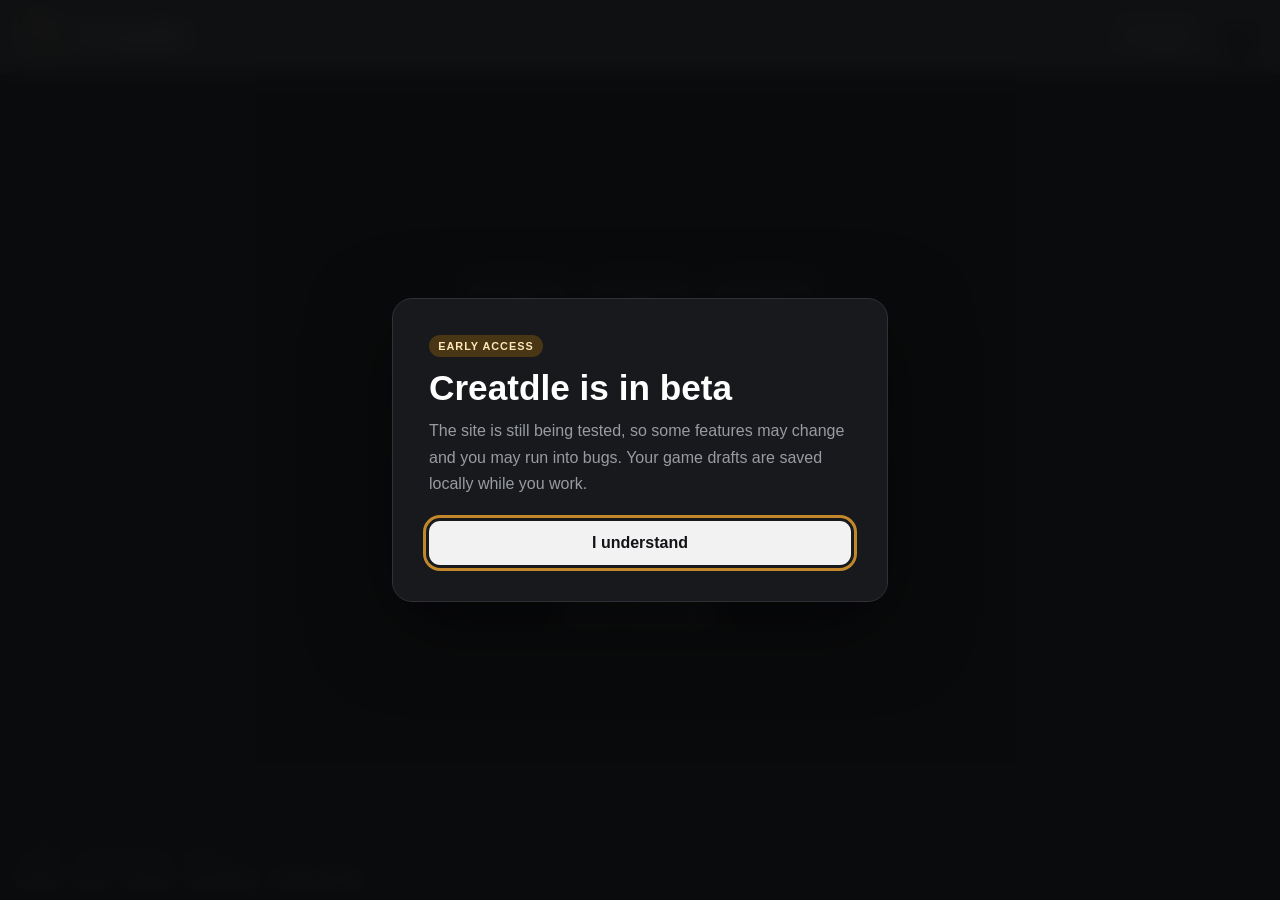
==== commit 5cef63cc: "img upload and legal stuff and 404 page" ====
--- a/index.html
+++ b/index.html
@@ -3,6 +3,8 @@
   <head>
     <meta charset="UTF-8" />
     <link rel="icon" type="image/svg+xml" href="/assets/icon.svg" />
+    <meta http-equiv="Content-Security-Policy" content="default-src 'self'; script-src 'self'; script-src-attr 'none'; style-src 'self' 'unsafe-inline'; img-src 'self' https: blob: data:; connect-src 'self' https://*.supabase.co wss://*.supabase.co; worker-src 'self'; font-src 'self'; frame-src 'none'; object-src 'none'; base-uri 'self'; form-action 'self'; upgrade-insecure-requests" />
+    <meta name="referrer" content="no-referrer" />
     <meta name="viewport" content="width=device-width, initial-scale=1.0" />
     <meta name="description" content="Play and create custom DLE guessing games." />
     <meta name="theme-color" content="#121316" />
--- a/assets/index.css
+++ b/assets/index.css
@@ -1 +1 @@
-*{margin:0;padding:0;font-family:Space Grotesk,sans-serif}:root{--lightningcss-light: ;--lightningcss-dark:initial;color-scheme:dark;--bg:#121316;--text:#f2f2f3;--secondary:#999ba3;--acc:#717171;--acc-muted:#915d6a;--primary:#1e1e1e;--surface:#202125;--surface-dark:#18191c;--surface-hover:#2b2c31;--surface-border:#303137;--correct:#3e9e69;--correct-bg:#213e30;--correct-text:#d8ffe8;--close:#bd7d19;--close-bg:#493615;--close-text:#ffe7b7;--incorrect:#91404a;--incorrect-bg:#44262b;--incorrect-text:#ffdce0}body{background-color:var(--bg);color:var(--text);min-height:100vh}body:before{content:"";z-index:0;pointer-events:none;background-position:50%;background-size:cover;position:fixed;inset:0}#root{z-index:1;min-height:100vh;position:relative}.beta-notice-backdrop{z-index:10000;background:color-mix(in srgb, var(--bg) 72%, transparent);-webkit-backdrop-filter:blur(10px);backdrop-filter:blur(10px);place-items:center;padding:1.25rem;display:grid;position:fixed;inset:0}.beta-notice{box-sizing:border-box;border:1px solid var(--surface-border);background:var(--surface-dark);border-radius:1.25rem;width:min(100%,31rem);padding:clamp(1.5rem,5vw,2.25rem);box-shadow:0 1.5rem 5rem #0000008c}.beta-notice-label{background:var(--close-bg);color:var(--close-text);letter-spacing:.09em;text-transform:uppercase;border-radius:999px;margin-bottom:.8rem;padding:.32rem .58rem;font-size:.68rem;font-weight:800;display:inline-flex}.beta-notice h1{margin-bottom:.7rem;font-size:clamp(1.55rem,5vw,2.2rem);line-height:1.05}.beta-notice p{color:var(--secondary);line-height:1.65}.beta-notice button{background:var(--text);width:100%;color:var(--bg);cursor:pointer;font:inherit;border:0;border-radius:.7rem;margin-top:1.45rem;padding:.82rem 1rem;font-weight:800}.beta-notice button:hover{transform:translateY(-1px)}.beta-notice button:focus-visible{outline:3px solid var(--close);outline-offset:3px}:root[data-background=aurora] body:before{background:radial-gradient(circle at 12% 18%, color-mix(in srgb, var(--acc) 28%, transparent), transparent 38rem), radial-gradient(circle at 88% 72%, color-mix(in srgb, var(--close) 18%, transparent), transparent 34rem)}:root[data-background=grid] body:before{opacity:.55;background-image:linear-gradient(color-mix(in srgb, var(--text) 5%, transparent) 1px, transparent 1px), linear-gradient(90deg, color-mix(in srgb, var(--text) 5%, transparent) 1px, transparent 1px);background-size:34px 34px}:root[data-background=stars] body:before{opacity:.6;background-image:radial-gradient(color-mix(in srgb, var(--text) 45%, transparent) 1px, transparent 1px), radial-gradient(color-mix(in srgb, var(--close) 40%, transparent) 1px, transparent 1px);background-position:0 0,17px 18px;background-size:38px 38px}:root[data-background=custom] body:before{opacity:.42;background-image:linear-gradient(#08090c59, #08090cb8), var(--custom-background-image)}:root[data-theme-tone=light][data-background=custom] body:before{background-image:linear-gradient(#ffffff29, #ffffff85), var(--custom-background-image)}:root[data-animations=on] body{transition:background-color .24s,color .24s}:root[data-animations=off] *,:root[data-animations=off] :before,:root[data-animations=off] :after{scroll-behavior:auto!important;transition-duration:.001ms!important;animation-duration:.001ms!important;animation-delay:0s!important}@media (prefers-reduced-motion:reduce){*,:before,:after{scroll-behavior:auto!important;transition-duration:.001ms!important;animation-duration:.001ms!important;animation-delay:0s!important}}.overview-page{box-sizing:border-box;background:radial-gradient(circle at 80% 5%, color-mix(in srgb, var(--close) 9%, transparent), transparent 28rem);min-height:calc(100vh - 75px);padding:clamp(2.5rem,7vw,6rem) clamp(1rem,5vw,5rem)}.overview-heading,.overview{width:min(1180px,100%);margin-inline:auto}.overview-heading{margin-bottom:2.4rem}.overview-heading>span{color:var(--close);letter-spacing:.16em;text-transform:uppercase;font-size:.72rem;font-weight:800}.overview-heading h1{letter-spacing:-.055em;max-width:700px;margin-top:.55rem;font-size:clamp(2.2rem,5vw,4.2rem);line-height:1}.overview-heading p{color:var(--secondary);margin-top:.9rem;font-size:1.05rem}.game-library-search{box-sizing:border-box;border:1px solid var(--surface-border);background:var(--surface);width:min(620px,100%);min-height:50px;color:var(--secondary);border-radius:.9rem;align-items:center;gap:.7rem;margin-top:1.4rem;padding:0 .9rem;display:flex}.game-library-search input{min-width:0;color:var(--text);background:0 0;border:0;outline:0;flex:1;font-size:.9rem}.game-library-search button{color:var(--secondary);cursor:pointer;background:0 0;border:0;font-size:1.2rem}.game-library-search:focus-within{border-color:var(--close);box-shadow:0 0 0 3px color-mix(in srgb, var(--close) 12%, transparent)}.overview{grid-template-columns:repeat(auto-fit,minmax(270px,1fr));align-items:stretch;gap:clamp(1rem,2vw,1.5rem);display:grid}.game{box-sizing:border-box;border:1px solid var(--surface-border);background:var(--surface);min-height:230px;color:var(--text);text-align:left;border-radius:1.2rem;transition:border-color .18s,transform .18s,box-shadow .18s;position:relative;overflow:hidden}:root[data-animations=on] .overview>.game{animation:.42s cubic-bezier(.18,.78,.24,1) backwards game-card-enter}:root[data-animations=on] .overview>.game:nth-child(2){animation-delay:45ms}:root[data-animations=on] .overview>.game:nth-child(3){animation-delay:90ms}:root[data-animations=on] .overview>.game:nth-child(4){animation-delay:.135s}:root[data-animations=on] .overview>.game:nth-child(5){animation-delay:.18s}:root[data-animations=on] .overview>.game:nth-child(n+6){animation-delay:.225s}@keyframes game-card-enter{0%{opacity:0;transform:translateY(16px)scale(.98)}to{opacity:1;transform:translateY(0)scale(1)}}button.game{cursor:pointer;flex-direction:column;justify-content:flex-end;align-items:flex-start;padding:1.5rem;display:flex}.game:hover{z-index:1;border-color:var(--secondary);transform:translateY(-4px);box-shadow:0 22px 45px #00000040}.game h2{letter-spacing:-.035em;margin-top:.5rem;font-size:1.55rem}.game p{color:var(--secondary);margin-top:.45rem;font-size:.82rem;line-height:1.45}.game small{color:var(--close);letter-spacing:.12em;text-transform:uppercase;font-size:.65rem;font-weight:800}.game>span,.game-open>span{color:var(--text);margin-top:1.3rem;font-size:.78rem;font-weight:750}.create-game-card{background:linear-gradient(130deg, color-mix(in srgb, var(--close-bg) 82%, var(--surface)), var(--surface) 72%);border-color:color-mix(in srgb, var(--close) 45%, var(--surface-border));min-height:230px}.create-game-card:after{content:"";border:2rem solid color-mix(in srgb, var(--close) 8%, transparent);border-radius:50%;width:15rem;height:15rem;position:absolute;top:-4rem;right:-3rem}.create-game-card i{background:var(--close);color:#19150e;border-radius:.85rem;place-items:center;width:3rem;height:3rem;margin-bottom:auto;font-size:1.65rem;font-style:normal;display:grid}.create-game-card h2{font-size:1.55rem}.featured-game-card:nth-of-type(3n){background:linear-gradient(145deg, var(--surface-hover), var(--surface))}.custom-game-card{background:linear-gradient(145deg, color-mix(in srgb, var(--correct-bg) 35%, var(--surface)), var(--surface));display:flex}.game.game-has-cover{background-position:50%;background-size:cover}.game.game-has-cover:before{content:"";z-index:0;background:linear-gradient(#0a0b0d38,#0a0b0d8f 28%,#0a0b0df5 96%);position:absolute;inset:0}.featured-game-card.game-has-cover>*{z-index:1;position:relative}.game-search-empty{border:1px dashed var(--surface-border);color:var(--secondary);text-align:center;border-radius:1rem;flex-direction:column;grid-column:1/-1;gap:.25rem;padding:3rem;display:flex}.game-search-empty b{color:var(--text);font-size:1.1rem}.game-open{z-index:1;color:inherit;cursor:pointer;text-align:left;background:0 0;border:0;flex-direction:column;flex:1;justify-content:flex-end;align-items:flex-start;padding:1.5rem;display:flex;position:relative}.game-delete{z-index:2;width:2.2rem;height:2.2rem;color:var(--secondary);cursor:pointer;background:0 0;border:0;border-radius:.6rem;place-items:center;font-size:1.25rem;display:grid;position:absolute;top:.8rem;right:.8rem}.game-delete:hover{background:var(--incorrect-bg);color:var(--incorrect-text)}@media (width<=680px){.overview-page{padding:2.5rem 1rem 4rem}.overview{grid-template-columns:1fr}}nav{z-index:20;box-sizing:border-box;background-color:var(--acc);color:#fff;align-items:center;gap:1.1rem;width:100%;min-height:75px;padding:.6rem 1rem;display:grid;position:relative}.main-nav{grid-template-columns:auto minmax(0,1fr) auto auto}.game-nav{grid-template-columns:auto minmax(0,1fr) auto auto auto}.main-nav .account-menu-button{grid-column:4}.account-menu-button{background:var(--surface-dark);cursor:pointer;border:2px solid #ffffffad;border-radius:50%;width:50px;height:50px;padding:0;position:relative;overflow:hidden}.account-menu-button img{object-fit:cover;width:100%;height:100%;padding:0}.account-menu-button:hover{border-color:#fff;transform:scale(1.04)}nav .logo{-webkit-user-select:none;user-select:none;cursor:pointer;align-items:center;gap:.65rem;width:fit-content;font-size:1.65rem;font-weight:800;display:flex}nav .logo img{width:54px;height:54px;transition:transform .15s;position:static}nav .logo .title{transition:transform .15s}nav .logo:hover img,nav .logo:hover .title{transform:scale(1.05)}.nav-game-info{text-align:center;flex-direction:column;align-items:center;gap:.15rem;min-width:0;display:flex}.nav-game-info strong{font-size:1.3rem;line-height:1.15}.nav-game-info strong em{letter-spacing:.08em;text-transform:uppercase;vertical-align:middle;background:#ffffff29;border-radius:999px;margin-left:.5rem;padding:.2rem .45rem;font-size:.62rem;font-style:normal}.nav-game-info span{text-overflow:ellipsis;white-space:nowrap;opacity:.8;max-width:48rem;font-size:.85rem;font-weight:500;overflow:hidden}.nav-guesses{text-transform:uppercase;letter-spacing:.12em;flex-direction:column;align-items:flex-end;display:flex}.nav-guesses span{opacity:.75;font-size:.65rem}.nav-guesses strong{font-size:1.05rem}.nav-create{color:#fff;cursor:pointer;white-space:nowrap;background:#ffffff1a;border:1px solid #ffffff4d;border-radius:999px;grid-column:3;justify-self:end;align-items:center;gap:.35rem;width:fit-content;min-height:36px;padding:0 .72rem;font-size:.78rem;font-weight:750;display:inline-flex}.nav-create span{font-size:1.15rem;line-height:1}.nav-create:hover{background:#ffffff29;border-color:#ffffffa6}.nav-daily-toggle{cursor:pointer;border:1px solid;border-radius:50%;place-items:center;width:42px;height:42px;padding:0;display:grid;position:relative}.nav-daily-toggle img{width:21px;height:21px}.nav-daily-toggle.active{background:#20693fc2;border-color:#78d69a;box-shadow:0 0 0 3px #5ccd841f}.nav-daily-toggle.inactive{background:#822b36b8;border-color:#e7868f;box-shadow:0 0 0 3px #e15b691a}.nav-daily-tooltip{border:1px solid var(--surface-border);background:var(--surface-dark);width:max-content;color:var(--text);opacity:0;pointer-events:none;border-radius:.5rem;padding:.45rem .65rem;font-size:.68rem;font-weight:650;transition:opacity .15s,transform .15s;position:absolute;top:calc(100% + .7rem);right:0;transform:translateY(-4px);box-shadow:0 8px 25px #00000047}.nav-daily-toggle:hover .nav-daily-tooltip,.nav-daily-toggle:focus-visible .nav-daily-tooltip{opacity:1;transform:translateY(0)}.drawer-layer{z-index:100;pointer-events:none;visibility:hidden;position:fixed;inset:0}.drawer-layer.open{pointer-events:auto;visibility:visible}.drawer-scrim{opacity:0;background:#040507ad;border:0;transition:opacity .22s;position:absolute;inset:0}.drawer-layer.open .drawer-scrim{opacity:1}.side-drawer{box-sizing:border-box;border-left:1px solid var(--surface-border);background:color-mix(in srgb, var(--surface-dark) 95%, transparent);width:min(390px,100vw - 2rem);color:var(--text);padding:1.1rem;transition:transform .24s;position:absolute;inset:0 0 0 auto;overflow-y:auto;transform:translate(102%);box-shadow:-24px 0 70px #0000006b}.drawer-layer.open .side-drawer{transform:translate(0)}.drawer-header,.drawer-profile,.drawer-section-title{align-items:center;display:flex}.drawer-header{justify-content:space-between;gap:1rem;padding:.35rem .25rem 1rem}.drawer-profile{gap:.75rem;min-width:0}.drawer-profile img{box-sizing:border-box;border:1px solid var(--surface-border);background:var(--surface);object-fit:cover;border-radius:50%;width:48px;height:48px;padding:0}.drawer-profile div{flex-direction:column;min-width:0;display:flex}.drawer-profile strong{text-overflow:ellipsis;white-space:nowrap;overflow:hidden}.drawer-profile span{color:var(--close);letter-spacing:.1em;text-transform:uppercase;font-size:.68rem;font-weight:800}.drawer-close{width:38px;height:38px;color:var(--secondary);cursor:pointer;background:0 0;border:0;border-radius:.65rem;font-size:1.6rem}.drawer-close:hover{background:var(--surface-hover);color:var(--text)}.drawer-links{border-top:1px solid var(--surface-border);border-bottom:1px solid var(--surface-border);gap:.4rem;padding:.8rem 0;display:grid}.drawer-links>button,.drawer-links>a{color:var(--text);cursor:pointer;text-align:left;background:0 0;border:0;border-radius:.8rem;align-items:center;gap:.85rem;padding:.75rem;text-decoration:none;display:flex}.drawer-links>button:hover,.drawer-links>a:hover{background:var(--surface-hover)}.drawer-links i{background:var(--surface);width:36px;height:36px;color:var(--close);border-radius:.65rem;place-items:center;font-size:1.05rem;font-style:normal;display:grid}.drawer-links i img{width:19px;height:19px;color:var(--close)}.drawer-links span{flex-direction:column;gap:.1rem;display:flex}.drawer-links small{color:var(--secondary);font-size:.72rem}.drawer-summary{border-bottom:1px solid var(--surface-border);padding:1rem .2rem}.drawer-section-title{color:var(--secondary);letter-spacing:.1em;text-transform:uppercase;justify-content:space-between;gap:1rem;margin-bottom:.7rem;font-size:.7rem;font-weight:800}.drawer-section-title button{color:var(--close);cursor:pointer;font:inherit;text-transform:none;letter-spacing:0;background:0 0;border:0}.drawer-stat-grid{grid-template-columns:repeat(3,1fr);gap:.45rem;display:grid}.drawer-stat-grid span{border:1px solid var(--surface-border);background:var(--surface);color:var(--secondary);border-radius:.7rem;flex-direction:column;gap:.1rem;padding:.75rem .55rem;font-size:.68rem;display:flex}.drawer-stat-grid b{color:var(--text);font-size:1rem}.fire-icon{object-fit:contain;vertical-align:-.12em;width:1em;height:1em}.drawer-stat-grid b .fire-icon{margin-right:.2rem}.drawer-mini-list{gap:.3rem;display:grid}.drawer-mini-list button,.drawer-admin-link{width:100%;color:var(--text);cursor:pointer;text-align:left;background:0 0;border:0;border-radius:.55rem;justify-content:space-between;align-items:center;gap:1rem;padding:.6rem .7rem;display:flex}.drawer-mini-list button:hover,.drawer-admin-link:hover{background:var(--surface-hover)}.drawer-mini-list small{color:var(--secondary);text-transform:capitalize}.drawer-mini-list p{color:var(--secondary);font-size:.8rem}.drawer-admin{border:1px solid color-mix(in srgb, var(--close) 35%, var(--surface-border));background:color-mix(in srgb, var(--close-bg) 24%, transparent);border-radius:.9rem;margin-top:1rem;padding:.85rem}.drawer-admin .drawer-section-title{margin-inline:.35rem}.drawer-admin .drawer-section-title small,.drawer-admin-link b{color:var(--close)}@media (width<=760px){.main-nav{grid-template-columns:auto minmax(0,1fr) auto auto;gap:.55rem}.game-nav{grid-template-columns:auto minmax(0,1fr) auto auto auto;gap:.5rem}nav .logo .title{display:none}nav .logo img{width:46px;height:46px}.main-nav .nav-create{grid-column:3}.game-nav .nav-game-info{text-align:left;align-items:flex-start}.game-nav .nav-game-info span{display:none}}@media (width<=480px){.main-nav .logo{display:none}.main-nav{grid-template-columns:1fr auto auto}.main-nav .nav-create{grid-column:2}.main-nav .account-menu-button{grid-column:3}.account-menu-button{width:45px;height:45px}.game-nav{grid-template-columns:minmax(0,1fr) auto auto}.game-nav .logo{display:none}.game-nav .nav-game-info strong{font-size:1rem}.game-nav .nav-guesses{display:none}}.play{box-sizing:border-box;background:radial-gradient(circle at 20% 25%, color-mix(in srgb, var(--incorrect) 12%, transparent), transparent 35%);width:100%;min-height:100vh;color:var(--text);padding:2rem 0 5rem}.game-container{width:fit-content;max-width:94vw;margin:0 auto}.search-card{z-index:20;background:var(--surface);border:1px solid var(--surface-border);box-sizing:border-box;border-radius:1rem;width:100%;min-width:min(34rem,94vw);margin-inline:auto;padding:1rem;position:relative;box-shadow:0 12px 35px #00000040}.search-bar{gap:1rem;display:flex}.search-input-wrapper{flex:1;position:relative}.search-input-wrapper input{box-sizing:border-box;border:2px solid var(--acc-muted);background:var(--surface-dark);width:100%;height:52px;color:var(--text);border-radius:.7rem;outline:none;padding:0 3.5rem 0 1.1rem;font-size:1rem;transition:border-color .15s,box-shadow .15s}.search-input-wrapper input:focus{border-color:var(--acc);box-shadow:0 0 0 3px color-mix(in srgb, var(--acc) 18%, transparent)}.search-input-wrapper input::placeholder{color:var(--secondary)}.search-input-wrapper input:disabled{cursor:not-allowed;opacity:.55}.clear-search{border:1px solid var(--surface-border);width:34px;height:34px;color:var(--secondary);cursor:pointer;background:0 0;border-radius:.55rem;padding:0;font-size:1.35rem;position:absolute;top:50%;right:.65rem;transform:translateY(-50%)}.clear-search:hover{color:var(--text);background:var(--surface-hover)}.guess-button{background:var(--acc);color:#fff;letter-spacing:.05em;cursor:pointer;min-width:105px;box-shadow:0 0 25px color-mix(in srgb, var(--acc) 35%, transparent);border:none;border-radius:.7rem;padding:0 1.5rem;font-size:1rem;font-weight:700;transition:transform .15s,opacity .15s}.guess-button:hover:not(:disabled){transform:translateY(-1px)}.guess-button:disabled{opacity:.4;cursor:not-allowed}.search-results{border:1px solid var(--surface-border);background:var(--surface-dark);border-radius:.8rem;max-height:430px;margin:0;padding:.45rem;list-style:none;position:absolute;top:calc(100% + .6rem);left:0;right:0;overflow-y:auto;box-shadow:0 20px 40px #00000073}.search-results li{cursor:pointer;border-radius:.55rem;align-items:center;gap:.85rem;min-height:60px;padding:.55rem .7rem;transition:background .1s;display:flex}.search-results li.selected{background:var(--surface-hover)}.search-results img{object-fit:cover;border-radius:.4rem;flex-shrink:0;width:42px;height:54px}.search-result-content{flex-direction:column;gap:.2rem;min-width:0;display:flex}.search-result-content strong{text-overflow:ellipsis;white-space:nowrap;overflow:hidden}.search-result-content small{color:var(--secondary)}.hints-panel{background:var(--surface);border:1px solid var(--surface-border);box-sizing:border-box;margin-top:1.8rem;border-radius:1rem;width:100%;margin-inline:auto;padding:1.25rem}.hints-heading{color:var(--secondary);text-transform:uppercase;letter-spacing:.16em;cursor:pointer;justify-content:space-between;align-items:center;gap:1rem;margin:0;list-style:none;display:flex}.hints-heading::-webkit-details-marker{display:none}.hints-heading:after{content:"+";color:var(--text);font-size:1.1rem;line-height:1}.hints-panel[open] .hints-heading:after{content:"−"}.hints-heading small{text-transform:none;letter-spacing:normal;margin-left:auto}.hints-content{margin-top:1rem}.hint-actions{margin-bottom:.75rem}.hint-actions:empty{display:none}.hint-actions button{border:1px solid var(--acc-muted);color:var(--secondary);cursor:pointer;background:0 0;border-radius:999px;padding:.55rem .85rem}.hint-section{gap:.55rem;display:grid}.hint-section+.hint-section,.hint-actions+.hint-section{margin-top:.85rem}.hint-section-label{color:var(--secondary);letter-spacing:.08em;text-transform:uppercase;font-size:.68rem}.hints-heading button{border:1px solid var(--acc-muted);color:var(--secondary);text-transform:uppercase;letter-spacing:.12em;cursor:pointer;background:0 0;border-radius:999px;padding:.5rem 1rem}.hints-heading button:hover{border-color:var(--acc);color:var(--text)}.hint-list{flex-wrap:wrap;gap:.65rem;display:flex}.hint-chip{border:1px solid var(--surface-border);min-height:34px;color:var(--secondary);background:var(--surface-dark);border-radius:999px;align-items:center;gap:.5rem;padding:0 .85rem;font-size:.85rem;display:flex}.hint-chip span{text-transform:uppercase;letter-spacing:.08em}.hint-chip small{opacity:.7}.hint-chip.unlocked{border-color:var(--close);color:var(--text);background:var(--close-bg)}.hint-chip.selected{border-color:var(--acc);box-shadow:0 0 0 2px color-mix(in srgb, var(--acc) 18%, transparent)}.hint-chip.unlocked strong{align-items:center;display:flex}.hint-option{cursor:pointer;font:inherit}.hint-option:disabled{cursor:not-allowed;opacity:.55}.hint-option.unlocked{opacity:1}.hint-stage-list{gap:.75rem;display:grid}.hint-stage{border:1px solid var(--surface-border);background:var(--surface-dark);border-radius:.75rem;gap:.65rem;padding:.8rem;display:grid}.hint-stage.waiting{opacity:.62}.hint-stage-heading{color:var(--secondary);justify-content:space-between;align-items:center;gap:1rem;display:flex}.hint-stage-heading strong{color:var(--text);letter-spacing:.08em;text-transform:uppercase;font-size:.72rem}.hint-stage-heading small{font-size:.65rem}.hint-value{box-sizing:border-box;border:1px solid var(--surface-border);background:var(--surface-dark);width:100%;min-width:0;max-width:100%;color:var(--text);text-align:left;white-space:normal;overflow-wrap:anywhere;word-break:break-word;contain:inline-size;border-radius:.75rem;margin-top:1rem;padding:1rem 1.1rem;line-height:1.55}.hint-value .value-text,.hint-value .value-list{white-space:normal;overflow-wrap:anywhere;width:100%;min-width:0;max-width:100%;display:block}.game-legend{color:var(--secondary);flex-wrap:wrap;align-items:center;gap:1.2rem;margin:1.25rem 0;font-size:.82rem;display:flex}.game-legend>span{align-items:center;gap:.4rem;display:flex}.legend-box{border-radius:3px;width:12px;height:12px;display:inline-block}.legend-box.correct{background:var(--correct)}.legend-box.close{background:var(--close)}.legend-box.incorrect{background:var(--incorrect)}.guess-board-scroll{width:fit-content;max-width:94vw;padding-bottom:1rem;overflow:auto visible}.guess-board{width:max-content}.guess-header-row,.guess-row,.guess-sizing-row{gap:.75rem;display:grid}.guess-row{contain:inline-size}.guess-sizing-row{visibility:hidden;white-space:nowrap;pointer-events:none;height:0;overflow:hidden}.guess-sizing-row>span{box-sizing:border-box;padding-inline:calc(.8rem + 1px)}.guess-sizing-row>span:first-child{padding-inline:calc(.75rem + 1px)}.guess-header-row{margin-bottom:.7rem}.guess-header-cell{min-height:48px;color:var(--secondary);text-transform:uppercase;text-align:center;letter-spacing:.12em;justify-content:center;align-items:flex-end;padding:0 .5rem .35rem;font-size:.75rem;display:flex}.guess-header-cell:first-child{text-align:left;justify-content:flex-start;padding-left:1rem}.guess-header-cell.word-wrap{overflow-wrap:anywhere;white-space:normal;max-height:calc(6em + .35rem);line-height:1.2;overflow:hidden}.guess-header-cell.no-word-wrap{text-overflow:ellipsis;white-space:nowrap;overflow:hidden}:root[data-animations=on] .guess-header-cell{animation-name:var(--category-heading-animation,category-heading-reveal);animation-duration:.38s;animation-timing-function:cubic-bezier(.2,.75,.25,1);animation-fill-mode:backwards;animation-delay:calc(var(--reveal-index,0) * 55ms)}.guess-rows{flex-direction:column;gap:.65rem;display:flex}.summary-row{margin-bottom:.85rem}.summary-main-cell{border-color:var(--acc-muted);background:color-mix(in srgb, var(--acc) 8%, var(--surface));flex-direction:column;justify-content:center;align-items:flex-start;gap:.15rem;min-height:84px}.summary-main-cell small{color:var(--secondary);font-size:.68rem}.summary-value-cell{min-height:84px;font-weight:750}.summary-value-cell.unknown{color:var(--secondary);background:var(--surface-dark)}.guess-main-cell,.guess-value-cell{box-sizing:border-box;border:1px solid var(--surface-border);border-radius:.8rem;min-height:112px;overflow:hidden}.guess-main-cell{background:var(--surface);align-items:center;gap:1rem;padding:.75rem;display:flex}.guess-main-cell img{object-fit:cover;border-radius:.55rem;flex-shrink:0;width:68px;height:92px}.guess-main-cell strong{line-height:1.35}.guess-main-cell.word-wrap strong,.guess-value-cell.word-wrap .value-text,.guess-value-cell.word-wrap .tag-result{overflow-wrap:anywhere;-webkit-line-clamp:5;line-clamp:5;white-space:normal;-webkit-box-orient:vertical;display:-webkit-box;overflow:hidden}.guess-main-cell.no-word-wrap strong,.guess-value-cell.no-word-wrap .value-text,.guess-value-cell.no-word-wrap .tag-result{text-overflow:ellipsis;white-space:nowrap;overflow:hidden}.guess-main-cell.correct{background:var(--correct-bg);border-color:var(--correct)}:root[data-animations=on] .guess-row:first-child>.guess-main-cell,:root[data-animations=on] .guess-row:first-child>.guess-value-cell{transform-origin:50% 65%;animation-name:var(--category-result-animation,category-result-reveal);animation-duration:.48s;animation-timing-function:cubic-bezier(.16,.82,.26,1);animation-delay:calc(var(--reveal-index,0) * 85ms);animation-fill-mode:backwards}:root[data-animations=on] .guess-row:first-child>.guess-value-cell.correct{animation-name:var(--category-result-animation,category-result-reveal), correct-result-pulse;animation-duration:.48s,.42s;animation-delay:calc(var(--reveal-index,0) * 85ms), calc(var(--reveal-index,0) * 85ms + .3s)}@keyframes category-heading-reveal{0%{opacity:0;transform:translateY(-8px)}to{opacity:1;transform:translateY(0)}}@keyframes category-result-reveal{0%{opacity:0;filter:saturate(.45);transform:translateY(14px)}70%{opacity:1;filter:saturate();transform:translateY(-2px)}to{opacity:1;filter:saturate();transform:translateY(0)}}@keyframes correct-result-pulse{0%,to{box-shadow:inset 0 0 0 0 color-mix(in srgb, var(--correct) 0%, transparent)}50%{box-shadow:inset 0 0 0 5px color-mix(in srgb, var(--correct) 24%, transparent)}}:root[data-animation-style=flip]{--category-heading-animation:category-heading-flip;--category-result-animation:category-result-flip}:root[data-animation-style=pop]{--category-heading-animation:category-heading-pop;--category-result-animation:category-result-pop}:root[data-animation-style=fade]{--category-heading-animation:category-result-fade;--category-result-animation:category-result-fade}@keyframes category-heading-flip{0%{opacity:0;transform:perspective(500px)rotateY(-90deg)}to{opacity:1;transform:perspective(500px)rotateY(0)}}@keyframes category-result-flip{0%{opacity:0;transform:perspective(650px)rotateY(-95deg)}70%{opacity:1;transform:perspective(650px)rotateY(7deg)}to{opacity:1;transform:perspective(650px)rotateY(0)}}@keyframes category-heading-pop{0%{opacity:0;transform:scaleY(.72)}to{opacity:1;transform:scaleY(1)}}@keyframes category-result-pop{0%{opacity:0;transform:scaleY(.72)}70%{opacity:1;transform:scaleY(1.035)}to{opacity:1;transform:scaleY(1)}}@keyframes category-result-fade{0%{opacity:0}to{opacity:1}}.guess-value-cell{text-align:center;justify-content:center;align-items:center;padding:.8rem;font-size:.95rem;font-weight:500;transition:transform .2s,border-color .2s;display:flex;position:relative}.guess-value-cell:hover{transform:translateY(-2px)}.guess-value-cell.correct{color:var(--correct-text);background:var(--correct-bg);border-color:var(--correct)}.guess-value-cell.close{color:var(--close-text);background:var(--close-bg);border-color:var(--close)}.guess-value-cell.incorrect{color:var(--incorrect-text);background:var(--incorrect-bg);border-color:var(--incorrect)}.guess-value-cell.has-direction{isolation:isolate}.guess-value-cell.has-direction:before{z-index:0;content:"";opacity:.16;pointer-events:none;background:url("data:image/svg+xml,%3csvg%20xmlns='http://www.w3.org/2000/svg'%20viewBox='0%200%2064%2064'%20fill='none'%3e%3cpath%20d='M32%2010l22%2024h-14v20H24V34H10z'%20fill='currentColor'/%3e%3c/svg%3e") 50%/contain no-repeat;position:absolute;inset:6px 3px}.guess-value-cell.has-direction>*{z-index:1;position:relative}.guess-value-cell.has-direction.lower:before{transform:rotate(180deg)}.direction{position:absolute}.visually-hidden{clip:rect(0, 0, 0, 0);white-space:nowrap;border:0;width:1px;height:1px;margin:-1px;padding:0;position:absolute;overflow:hidden}.value-list{flex-wrap:wrap;justify-content:center;gap:.35rem;display:flex}.value-pill{background:#ffffff1a;border-radius:999px;padding:.28rem .5rem}.tag-value-list{box-sizing:border-box;overscroll-behavior:contain;scrollbar-color:var(--surface-border) transparent;scrollbar-width:thin;align-content:flex-start;align-items:center;width:100%;max-height:5rem;padding:.1rem .2rem .1rem 0;overflow:hidden auto}.tag-value-list::-webkit-scrollbar{width:5px}.tag-value-list::-webkit-scrollbar-track{background:0 0}.tag-value-list::-webkit-scrollbar-thumb{background:var(--surface-border);border-radius:999px}.tag-result{border:1px solid #0000;font-size:.78rem;font-weight:750}.tag-result.correct{border-color:var(--correct);background:var(--correct-bg);color:var(--correct-text)}.tag-result.close{border-color:var(--close);background:var(--close-bg);color:var(--close-text)}.tag-result.incorrect{border-color:var(--incorrect);background:var(--incorrect-bg);color:var(--incorrect-text)}.category-image{object-fit:cover;border-radius:.5rem;width:75px;height:90px}.empty-value{opacity:.5}.game-result{margin:1rem 0 1.4rem;box-sizing:border-box;border:1px solid;border-radius:.9rem;justify-content:space-between;align-items:center;gap:1rem;width:100%;margin-inline:auto;padding:1rem;display:flex}.game-result.won{border-color:var(--correct);background:var(--correct-bg)}.game-result.lost{border-color:var(--incorrect);background:var(--incorrect-bg)}.result-answer{align-items:center;gap:1rem;display:flex}.result-answer img{object-fit:cover;border-radius:.45rem;width:54px;height:70px}.result-answer div{flex-direction:column;gap:.2rem;display:flex}.result-answer span{color:var(--secondary)}.result-answer strong{font-size:1.15rem}.game-result button{background:var(--acc);color:#fff;cursor:pointer;border:none;border-radius:.6rem;padding:.7rem 1.2rem;font-weight:700}.empty-board{border:1px dashed var(--surface-border);color:var(--secondary);text-align:center;box-sizing:border-box;border-radius:1rem;width:100%;margin-top:2rem;padding:3rem}.game-loading,.game-error{text-align:center;background:var(--surface);border:1px solid var(--surface-border);border-radius:1rem;width:fit-content;max-width:min(90vw,700px);margin:5rem auto;padding:2rem}@media (width<=700px){.play{padding-top:1rem}.search-bar{gap:.5rem}.guess-button{min-width:80px;padding:0 1rem}.hints-heading,.game-result{flex-direction:column;align-items:flex-start}}.sheet-creator-page{box-sizing:border-box;background:radial-gradient(circle at 92% 0%, color-mix(in srgb, var(--close) 9%, transparent), transparent 30rem), radial-gradient(circle at 4% 55%, color-mix(in srgb, var(--incorrect) 7%, transparent), transparent 28rem);min-height:calc(100vh - 75px);padding:1.5rem clamp(.75rem,3vw,2.5rem) 4rem}.sheet-creator-toolbar{grid-template-columns:1fr auto 1fr;align-items:center;gap:1rem;width:min(1500px,100%);min-height:3.2rem;margin:0 auto 1rem;display:grid}.sheet-creator-toolbar>a{color:var(--secondary);justify-self:start;font-size:.82rem;font-weight:700;text-decoration:none}.sheet-creator-toolbar>a:hover{color:var(--text)}.sheet-creator-toolbar>span{color:var(--secondary);align-items:center;gap:.45rem;font-size:.7rem;display:flex}.sheet-creator-toolbar>span i{background:var(--correct);border-radius:50%;width:.45rem;height:.45rem}.sheet-creator-toolbar>div{justify-self:end;gap:.55rem;display:flex}.toolbar-button,.toolbar-primary{cursor:pointer;border-radius:.65rem;justify-content:center;align-items:center;gap:.5rem;min-height:2.55rem;padding:0 .95rem;font-size:.78rem;font-weight:800;display:inline-flex}.toolbar-button{border:1px solid var(--surface-border);background:var(--surface);color:var(--text)}.toolbar-button:hover{border-color:var(--secondary);background:var(--surface-hover)}.toolbar-button:disabled{cursor:wait;opacity:.62}.toolbar-button b{background:var(--close);color:#17130d;border-radius:999px;place-items:center;min-width:1.2rem;height:1.2rem;font-size:.65rem;display:grid}.toolbar-primary,.modal-done{border:1px solid var(--close);background:var(--close);color:#17130d;box-shadow:0 10px 25px color-mix(in srgb, var(--close) 17%, transparent)}.toolbar-primary:hover,.modal-done:hover{filter:brightness(1.06);transform:translateY(-1px)}.game-sheet{border:1px solid var(--surface-border);background:color-mix(in srgb, var(--surface) 95%, transparent);border-radius:1.35rem;width:min(1500px,100%);min-height:72vh;margin:0 auto;overflow:hidden;box-shadow:0 32px 80px #00000047}.game-sheet-header{box-sizing:border-box;border-bottom:1px solid var(--surface-border);background:linear-gradient(120deg, color-mix(in srgb, var(--surface-dark) 60%, transparent), transparent), var(--surface);grid-template-columns:220px minmax(280px,1fr) 220px;align-items:center;gap:clamp(1.5rem,4vw,4rem);min-height:205px;padding:1.5rem clamp(1.25rem,4vw,4rem);display:grid;position:relative}.cover-image-field{border:1px dashed var(--secondary);background:var(--surface-dark);cursor:text;border-radius:.9rem;place-items:center;width:100%;height:140px;display:grid;position:relative;overflow:hidden}.cover-image-field img{object-fit:cover;opacity:.72;width:100%;height:100%;position:absolute;inset:0}.cover-image-field:after{content:"";pointer-events:none;background:linear-gradient(#0000 35%,#000000c7);position:absolute;inset:0}.cover-image-field>span{color:var(--secondary);font-size:2rem}.cover-image-field input{z-index:2;box-sizing:border-box;color:#fff;text-align:center;background:0 0;border:0;border-bottom:1px solid #0000;outline:none;width:calc(100% - 1.2rem);padding:.35rem .45rem;font-size:.68rem;position:absolute;bottom:.5rem;left:.6rem;right:.6rem}.cover-image-field input:focus{border-color:var(--close);background:#00000073}.cover-image-field small{z-index:1;color:#fff;pointer-events:none;font-size:.68rem;font-weight:800;position:absolute;bottom:.85rem}.cover-image-field:focus-within small{display:none}.editable-game-copy{flex-direction:column;align-items:center;gap:.6rem;min-width:0;display:flex}.editable-game-copy input,.editable-game-copy textarea,.game-byline input{box-sizing:border-box;width:100%;color:var(--text);text-align:center;background:0 0;border:1px solid #0000;border-radius:.55rem;outline:none}.game-byline .creator-summary-toggle{grid-template-columns:auto minmax(0,1fr)}.creator-summary-toggle>span{text-transform:none;gap:.08rem;display:grid}.creator-summary-toggle strong{color:var(--text);font-size:.72rem}.creator-summary-toggle small{color:var(--secondary);font-size:.58rem;font-weight:600}.editable-game-copy input:hover,.editable-game-copy textarea:hover,.game-byline input:hover{border-color:var(--surface-border)}.editable-game-copy input:focus,.editable-game-copy textarea:focus,.game-byline input:focus{border-color:var(--close);background:var(--surface-dark);box-shadow:0 0 0 3px color-mix(in srgb, var(--close) 13%, transparent)}.editable-game-title{letter-spacing:-.055em;padding:.35rem .65rem;font-size:clamp(2rem,5vw,3.65rem);font-weight:850}.editable-game-copy textarea{resize:none;min-height:3.8rem;color:var(--secondary);padding:.55rem;font-size:.92rem;line-height:1.45}.game-byline{gap:.7rem;display:grid}.creator-account-byline{min-height:2.35rem;color:var(--secondary);text-transform:uppercase;grid-template-columns:auto minmax(0,1fr);align-items:center;gap:.45rem;font-size:.72rem;font-weight:750;display:grid}.creator-account-byline strong{color:var(--text);text-overflow:ellipsis;text-transform:none;white-space:nowrap;font-size:.85rem;overflow:hidden}.game-byline label{color:var(--secondary);text-transform:uppercase;grid-template-columns:auto minmax(0,1fr);align-items:center;gap:.45rem;font-size:.72rem;font-weight:750;display:grid}.game-byline input{text-align:left;text-transform:none;height:2.35rem;padding:0 .45rem;font-size:.85rem}.table-tools{border-bottom:1px solid var(--surface-border);background:var(--surface-dark);grid-template-columns:minmax(220px,420px) 1fr auto;align-items:center;gap:1rem;padding:.8rem 1rem;display:grid}.table-search{border:1px solid var(--surface-border);background:var(--surface);border-radius:.65rem;align-items:center;gap:.55rem;height:2.55rem;padding:0 .7rem;display:flex}.table-search>span{color:var(--secondary);font-size:1.15rem}.table-search input{min-width:0;color:var(--text);background:0 0;border:0;outline:0;flex:1;font-size:.8rem}.table-search button{color:var(--secondary);cursor:pointer;background:0 0;border:0;font-size:1rem}.table-tools>span{color:var(--secondary);text-align:center;font-size:.7rem}.table-tool-actions button,.sheet-bulk-paste button{border:1px solid var(--surface-border);background:var(--surface);min-height:2.35rem;color:var(--text);cursor:pointer;border-radius:.6rem;padding:0 .85rem;font-size:.72rem;font-weight:750}.table-tool-actions{justify-content:flex-end;gap:.45rem;display:flex}.sheet-bulk-paste{border-bottom:1px solid var(--close);background:var(--close-bg);grid-template-columns:minmax(170px,.45fr) minmax(300px,1fr) auto;align-items:center;gap:1rem;padding:.85rem 1rem;display:grid}.sheet-bulk-paste strong{color:var(--close-text);font-size:.8rem}.sheet-bulk-paste p{color:color-mix(in srgb, var(--close-text) 70%, transparent);text-overflow:ellipsis;white-space:nowrap;margin-top:.2rem;font-size:.65rem;overflow:hidden}.sheet-bulk-paste textarea{box-sizing:border-box;border:1px solid color-mix(in srgb, var(--close) 55%, transparent);resize:vertical;background:var(--surface-dark);min-height:3.5rem;color:var(--text);border-radius:.55rem;outline:none;padding:.55rem;font-size:.72rem}.creator-table-frame{position:relative}.creator-loading-state{min-height:55vh;color:var(--secondary);place-content:center;justify-items:center;gap:.8rem;display:grid}.creator-loading-state span{border:3px solid var(--surface-border);border-top-color:var(--close);border-radius:50%;width:1.8rem;height:1.8rem;animation:.75s linear infinite creator-loading-spin}@keyframes creator-loading-spin{to{transform:rotate(360deg)}}.creator-table-scroll{max-height:min(58vh,650px);overflow:auto}.creator-data-table{table-layout:fixed;border-collapse:separate;border-spacing:0}.creator-data-table .action-column{width:38px!important}.creator-data-table th,.creator-data-table td{box-sizing:border-box;border-right:1px solid var(--surface-border);border-bottom:1px solid var(--surface-border);background:color-mix(in srgb, var(--surface) 88%, transparent);min-width:0}.creator-data-table th{z-index:3;background:var(--surface-dark);height:74px;position:sticky;top:0}:root[data-animations=on] .creator-data-table th:not(.row-action-header){animation:.3s cubic-bezier(.18,.78,.24,1) backwards creator-category-reveal}@keyframes creator-category-reveal{0%{opacity:0;transform:translateY(-8px)}to{opacity:1;transform:translateY(0)}}.creator-data-table th.dragging-category{opacity:.42}.creator-data-table th.dragging-category>button{border:1px dashed var(--close)}.creator-data-table th.drop-before,.creator-data-table td.drop-before{box-shadow:inset 4px 0 0 var(--close)!important}.creator-data-table th.drop-after,.creator-data-table td.drop-after{box-shadow:inset -4px 0 0 var(--close)!important}.creator-data-table th.drop-before:after,.creator-data-table th.drop-after:after{content:"Drop here";z-index:8;background:var(--close);color:#17130d;letter-spacing:.05em;pointer-events:none;text-transform:uppercase;white-space:nowrap;border-radius:.35rem;padding:.22rem .4rem;font-size:.52rem;font-weight:850;position:absolute;top:.35rem}.creator-data-table th.drop-before:after{left:.35rem}.creator-data-table th.drop-after:after{right:.35rem}.creator-data-table .category-header-button{width:100%;height:100%;color:var(--text);cursor:grab;text-align:left;background:0 0;border:0;flex-direction:column;justify-content:center;align-items:flex-start;gap:.28rem;padding:.75rem .5rem .75rem .85rem;display:flex;position:relative}.creator-data-table .category-header-button:active{cursor:grabbing}.column-resize-handle{z-index:12;cursor:col-resize;touch-action:none;width:10px;height:100%;position:absolute;top:0;right:-5px}.column-resize-handle:before{content:"";background:var(--surface-border);width:2px;transition:width .12s,left .12s,background .12s;position:absolute;top:0;bottom:0;left:4px}.column-resize-handle:hover:before,.column-resize-handle:focus-visible:before,.column-resize-handle:active:before{background:var(--close);width:4px;left:3px}.column-resize-handle:focus-visible{outline:none}.last-column-resize-handle{z-index:22}.creator-data-table .category-header-button:hover{background:var(--surface-hover)}.creator-data-table .category-header-button span{text-overflow:ellipsis;white-space:nowrap;max-width:100%;font-size:.86rem;font-weight:800;overflow:hidden}.creator-data-table .category-header-button small{color:var(--secondary);letter-spacing:.07em;text-transform:uppercase;font-size:.56rem;font-weight:650}.creator-data-table .hidden-category{background-image:repeating-linear-gradient(-45deg, transparent, transparent 8px, color-mix(in srgb, var(--secondary) 4%, transparent) 8px, color-mix(in srgb, var(--secondary) 4%, transparent) 16px)}.creator-data-table th.hidden-category{box-shadow:inset 0 3px 0 var(--secondary)}.creator-data-table td{height:58px;padding:.35rem}.creator-data-table td input,.creator-data-table td select{box-sizing:border-box;width:100%;height:2.8rem;color:var(--text);font:inherit;background:0 0;border:1px solid #0000;border-radius:.55rem;outline:none;padding:0 .65rem;font-size:.78rem}.creator-data-table td input:hover,.creator-data-table td select:hover{border-color:var(--surface-border);background:var(--surface-dark)}.creator-data-table td input:focus,.creator-data-table td select:focus{border-color:var(--close);background:var(--surface-dark);box-shadow:0 0 0 3px color-mix(in srgb, var(--close) 12%, transparent)}.table-add-category{border:1px solid var(--surface-border);background:var(--surface-dark);width:2rem;height:2rem;color:var(--text);cursor:pointer;border-radius:50%;place-items:center;margin:auto;padding:0;font-size:1.2rem;display:grid}.table-add-category:hover{border-color:var(--close);background:var(--close);color:#17130d;transform:rotate(90deg)}.row-action-header{right:0;z-index:16!important;width:38px!important;min-width:38px!important;max-width:38px!important;padding:0!important;position:sticky!important}.row-action-cell{z-index:8;box-shadow:-1px 0 0 var(--surface-border);position:sticky;right:0;background:var(--surface-dark)!important;width:38px!important;min-width:38px!important;max-width:38px!important;padding:0!important}.row-action-cell button{width:1.9rem;height:1.9rem;color:var(--secondary);cursor:pointer;background:0 0;border:1px solid #0000;border-radius:50%;place-items:center;margin:auto;font-size:1rem;display:grid}.row-action-cell button:hover{background:var(--incorrect-bg);color:var(--incorrect-text)}.row-action-cell img{pointer-events:none;width:1rem;height:1rem}.image-cell-input{width:100%}.image-preview-button{aspect-ratio:2/3;background:var(--surface-dark);cursor:pointer;border:0;border-radius:.45rem;width:100%;height:auto;padding:0;display:block;position:relative;overflow:hidden}.image-preview-button img{object-fit:cover;width:100%;height:100%}.image-preview-button span{color:#fff;text-align:center;background:#000000b8;padding:.3rem;font-size:.6rem;font-weight:750;transition:transform .15s;position:absolute;inset:auto 0 0;transform:translateY(100%)}.image-preview-button:hover span,.image-preview-button:focus-visible span{transform:translateY(0)}.empty-filter-row td{height:130px;color:var(--secondary);text-align:center}.sheet-bottom-bar{background:var(--surface-dark);justify-content:space-between;align-items:center;gap:1rem;min-height:64px;padding:0 1rem;display:flex}.add-item-button{border:1px dashed var(--secondary);min-height:2.7rem;color:var(--text);cursor:pointer;background:0 0;border-radius:.65rem;padding:0 1rem;font-size:.76rem;font-weight:800}.add-item-button:hover{border-color:var(--close);background:var(--close-bg);color:var(--close-text)}.sheet-bottom-bar>span{color:var(--secondary);font-size:.68rem}.sheet-errors{border-top:1px solid var(--incorrect);background:var(--incorrect-bg);flex-wrap:wrap;gap:.5rem;padding:.8rem 1rem;display:flex}.sheet-errors span{color:var(--incorrect-text);font-size:.72rem}.sheet-errors span+span:before{content:"•";opacity:.6;margin-right:.5rem}.creator-modal-backdrop{z-index:100;box-sizing:border-box;-webkit-backdrop-filter:blur(8px);backdrop-filter:blur(8px);background:#050608bf;place-items:center;padding:1rem;display:grid;position:fixed;inset:0}.creator-modal{border:1px solid var(--surface-border);background:var(--surface);width:min(610px,100%);max-height:min(850px,92vh);color:var(--text);border-radius:1.1rem;overflow-y:auto;box-shadow:0 32px 90px #0000008c}.creator-modal>header{z-index:3;border-bottom:1px solid var(--surface-border);background:color-mix(in srgb, var(--surface) 94%, transparent);-webkit-backdrop-filter:blur(16px);backdrop-filter:blur(16px);justify-content:space-between;align-items:center;gap:1rem;padding:1.3rem 1.4rem;display:flex;position:sticky;top:0}.creator-modal>header span{color:var(--close);letter-spacing:.14em;text-transform:uppercase;font-size:.62rem;font-weight:800}.creator-modal>header h2{letter-spacing:-.03em;margin-top:.25rem;font-size:1.45rem}.creator-modal>header button{border:1px solid var(--surface-border);background:var(--surface-dark);width:2.35rem;height:2.35rem;color:var(--secondary);cursor:pointer;border-radius:50%;place-items:center;font-size:1.2rem;display:grid}.modal-form{grid-template-columns:1fr 1fr;gap:1rem;padding:1.35rem;display:grid}.modal-form>label{color:var(--secondary);flex-direction:column;gap:.42rem;font-size:.72rem;font-weight:750;display:flex}.modal-form>label:nth-child(3),.modal-toggle-list,.number-category-options,.category-width-setting{grid-column:1/-1}.modal-form label>span em{font-style:normal;font-weight:500}.modal-form input,.modal-form select,.modal-form textarea,.choice-settings input,.hint-value-input input{box-sizing:border-box;border:1px solid var(--surface-border);background:var(--surface-dark);width:100%;color:var(--text);font:inherit;border-radius:.62rem;outline:none}.modal-form>label>input,.modal-form>label>select{height:2.9rem;padding:0 .75rem}.modal-form>label>.custom-select{height:2.9rem}.modal-form textarea{resize:vertical;min-height:5rem;padding:.7rem}.modal-form input:focus,.modal-form select:focus,.modal-form textarea:focus,.choice-settings input:focus,.hint-value-input input:focus{border-color:var(--close);box-shadow:0 0 0 3px color-mix(in srgb, var(--close) 12%, transparent)}.modal-form input:disabled,.modal-form select:disabled{cursor:not-allowed;opacity:.55}.modal-form label small{color:var(--secondary);font-size:.64rem;font-weight:500}.category-width-setting{border:1px solid var(--surface-border);background:var(--surface-dark);border-radius:.7rem;gap:.65rem;padding:.9rem;display:grid;overflow:hidden}.category-width-setting>div:first-child{color:var(--secondary);justify-content:space-between;align-items:center;font-size:.7rem;font-weight:750;display:flex}.category-width-setting>div:first-child strong{color:var(--text)}.category-width-setting input[type=range]{appearance:none;background:var(--surface-hover);height:.35rem;accent-color:var(--close);border:0;border-radius:999px}.category-width-setting input[type=range]::-webkit-slider-thumb{appearance:none;border:3px solid var(--surface-dark);background:var(--close);width:1.1rem;height:1.1rem;box-shadow:0 0 0 1px var(--close);cursor:ew-resize;border-radius:50%}.width-preview{box-sizing:border-box;border:1px solid var(--close);min-width:50px;max-width:100%;color:var(--close-text);text-align:center;text-overflow:ellipsis;white-space:nowrap;border-radius:.45rem;padding:.6rem;font-size:.68rem;font-weight:800;transition:width 80ms linear;overflow:hidden}.category-width-setting>small{color:var(--secondary);font-size:.62rem}.modal-toggle-list{gap:.65rem;display:grid}.modal-toggle-list>label{border:1px solid var(--surface-border);background:var(--surface-dark);border-radius:.7rem;align-items:flex-start;gap:.75rem;padding:.85rem;display:flex}.modal-toggle-list input,.inline-check input{width:1.05rem;height:1.05rem;accent-color:var(--close);margin-top:.12rem}.modal-toggle-list label>span{flex-direction:column;gap:.2rem;display:flex}.modal-toggle-list strong{font-size:.78rem}.number-category-options{background:var(--close-bg);border-radius:.7rem;grid-template-columns:1fr 1fr;align-items:end;gap:1rem;padding:.9rem;display:grid}.number-category-options>label:first-child{color:var(--close-text);gap:.4rem;font-size:.68rem;display:grid}.number-category-options input[type=number]{height:2.5rem;padding:0 .65rem}.inline-check{min-height:2.5rem;color:var(--close-text);align-items:center;gap:.5rem;font-size:.72rem;display:flex}.close-groups-setting{border:1px solid var(--surface-border);background:var(--surface-dark);border-radius:.7rem;grid-column:1/-1;gap:.75rem;padding:.9rem;display:grid}.close-groups-heading{justify-content:space-between;align-items:center;gap:1rem;display:flex}.close-groups-heading>div{gap:.22rem;display:grid}.close-groups-heading strong{font-size:.78rem}.close-groups-heading p,.empty-close-groups{color:var(--secondary);font-size:.62rem}.close-groups-heading button,.choice-stage-intro>button,.empty-choice-stages button{border:1px solid var(--surface-border);background:var(--surface);min-height:2.25rem;color:var(--text);cursor:pointer;border-radius:.55rem;padding:0 .75rem;font-size:.68rem;font-weight:750}.close-group-list{gap:.45rem;display:grid}.close-group-list>div{grid-template-columns:1.6rem 1fr 2rem;align-items:center;gap:.45rem;display:grid}.close-group-list span{color:var(--secondary);text-align:center;font-size:.62rem}.close-group-list input{height:2.45rem;padding:0 .65rem}.close-group-list button{width:2rem;height:2rem;color:var(--secondary);cursor:pointer;background:0 0;border:0;border-radius:.45rem;place-items:center;font-size:1rem;display:grid}.ordered-text-settings{border:1px solid var(--surface-border);background:color-mix(in srgb, var(--close-bg) 52%, var(--surface-dark));border-radius:.7rem;grid-column:1/-1;gap:.8rem;padding:.9rem;display:grid}.ordered-text-settings>.inline-check{color:var(--text);font-weight:750}.ordered-text-intro{justify-content:space-between;align-items:end;gap:1rem;display:flex}.ordered-text-intro>div{gap:.25rem;display:grid}.ordered-text-intro strong{font-size:.78rem}.ordered-text-intro p,.empty-order-list{color:var(--secondary);font-size:.62rem}.ordered-text-intro>label{color:var(--close-text);white-space:nowrap;grid-template-columns:auto 4.6rem auto;align-items:center;gap:.45rem;font-size:.64rem;display:grid}.ordered-text-intro input{height:2.35rem;padding:0 .55rem}.ordered-value-list{gap:.4rem;max-height:18rem;padding:.2rem;list-style:none;display:grid;overflow-y:auto}.ordered-value-list li{border:1px solid var(--surface-border);background:var(--surface);cursor:grab;border-radius:.58rem;grid-template-columns:1.8rem 1.25rem minmax(0,1fr) auto auto;align-items:center;gap:.5rem;min-height:2.75rem;padding:.35rem .45rem;transition:opacity .15s,transform .15s,border-color .15s;display:grid;position:relative}.ordered-value-list li:active{cursor:grabbing}.ordered-value-list li.dragging{opacity:.35;transform:scale(.98)}.ordered-value-list li.drop-before:before,.ordered-value-list li.drop-after:after{background:var(--close);height:3px;box-shadow:0 0 0 2px color-mix(in srgb, var(--close) 18%, transparent);content:"";border-radius:999px;position:absolute;left:0;right:0}.ordered-value-list li.drop-before:before{top:-.3rem}.ordered-value-list li.drop-after:after{bottom:-.3rem}.order-position{background:var(--surface-dark);width:1.6rem;height:1.6rem;color:var(--secondary);border-radius:50%;place-items:center;font-size:.62rem;font-weight:800;display:grid}.order-grip{color:var(--secondary);font-size:1rem}.ordered-value-list strong{text-overflow:ellipsis;white-space:nowrap;font-size:.72rem;overflow:hidden}.order-preview{min-width:3rem;color:var(--close-text);text-align:right;text-transform:uppercase;font-size:.58rem;font-weight:750}.ordered-value-list li>div{gap:.25rem;display:flex}.ordered-value-list button{border:1px solid var(--surface-border);background:var(--surface-dark);width:1.75rem;height:1.75rem;color:var(--text);cursor:pointer;border-radius:.4rem;place-items:center;padding:0;display:grid}.ordered-value-list button:disabled{cursor:default;opacity:.3}.close-group-list button:hover{background:var(--incorrect-bg);color:var(--incorrect-text)}.modal-footer{border-top:1px solid var(--surface-border);background:color-mix(in srgb, var(--surface-dark) 96%, transparent);-webkit-backdrop-filter:blur(16px);backdrop-filter:blur(16px);justify-content:space-between;align-items:center;gap:1rem;padding:.9rem 1.35rem;display:flex;position:sticky;bottom:0}.modal-footer>span{color:var(--secondary);font-size:.68rem}.modal-done,.danger-button{cursor:pointer;border-radius:.65rem;min-height:2.65rem;padding:0 1rem;font-size:.75rem;font-weight:800}.danger-button{border:1px solid var(--incorrect);color:var(--incorrect-text);background:0 0}.danger-button:hover{background:var(--incorrect-bg)}.hint-type-picker{border-bottom:1px solid var(--surface-border);grid-template-columns:repeat(auto-fit,minmax(7.5rem,1fr));gap:.55rem;padding:1.2rem 1.35rem;display:grid}.hint-type-picker button{border:1px solid var(--surface-border);background:var(--surface-dark);min-height:4.4rem;color:var(--text);cursor:pointer;text-align:left;border-radius:.7rem;flex-direction:column;gap:.28rem;padding:.7rem;display:flex}.hint-type-picker button:hover{border-color:var(--secondary)}.hint-type-picker button.active{border-color:var(--close);background:var(--close-bg)}.hint-type-picker strong{font-size:.74rem}.hint-type-picker small{color:var(--secondary);font-size:.6rem;line-height:1.35}.hint-category-picker{padding:1.25rem 1.35rem}.choice-stage-editor{gap:1rem;padding:1.25rem 1.35rem;display:grid}.choice-stage-intro{justify-content:space-between;align-items:center;gap:1rem;display:flex}.choice-stage-intro>div{gap:.22rem;display:grid}.choice-stage-intro strong{font-size:.85rem}.choice-stage-intro p,.empty-choice-stages p{color:var(--secondary);font-size:.66rem}.empty-choice-stages{border:1px dashed var(--surface-border);background:var(--surface-dark);border-radius:.7rem;justify-content:space-between;align-items:center;gap:1rem;padding:1rem;display:flex}.choice-stage-list{gap:.8rem;display:grid}.choice-stage{border:1px solid var(--surface-border);background:var(--surface-dark);border-radius:.8rem;overflow:hidden}.choice-stage>header{border-bottom:1px solid var(--surface-border);grid-template-columns:1.8rem 1fr auto auto 2rem;align-items:center;gap:.55rem;padding:.7rem;display:grid}.choice-stage>header>span{background:var(--close-bg);width:1.7rem;height:1.7rem;color:var(--close-text);border-radius:50%;place-items:center;font-size:.62rem;font-weight:850;display:grid}.choice-stage>header>strong{font-size:.76rem}.choice-stage>header label{color:var(--secondary);align-items:center;gap:.35rem;font-size:.58rem;display:flex}.choice-stage>header input{box-sizing:border-box;border:1px solid var(--surface-border);background:var(--surface);width:3.5rem;height:2rem;color:var(--text);border-radius:.45rem;outline:none;padding:0 .35rem}.choice-stage>header>button{width:2rem;height:2rem;color:var(--secondary);cursor:pointer;background:0 0;border:0;border-radius:.45rem;place-items:center;display:grid}.choice-stage>header>button:hover{background:var(--incorrect-bg);color:var(--incorrect-text)}.choice-stage-categories{grid-template-columns:1fr 1fr;gap:.45rem;padding:.7rem;display:grid}.choice-stage-categories>label{background:var(--surface);border:1px solid #0000;border-radius:.6rem;align-items:center;gap:.65rem;min-width:0;padding:.65rem;display:flex}.choice-stage-categories>label.selected{border-color:color-mix(in srgb, var(--close) 55%, var(--surface-border))}.choice-stage-categories label>span{flex-direction:column;gap:.16rem;min-width:0;display:flex}.choice-stage-categories strong{text-overflow:ellipsis;white-space:nowrap;font-size:.7rem;overflow:hidden}.choice-stage-categories small{color:var(--secondary);font-size:.54rem;line-height:1.3}.hint-picker-heading{justify-content:space-between;align-items:flex-end;gap:1rem;margin-bottom:.9rem;display:flex}.hint-picker-heading strong{font-size:.85rem}.hint-picker-heading p{color:var(--secondary);margin-top:.2rem;font-size:.68rem}.choice-settings{gap:.5rem;display:flex}.choice-settings label{color:var(--secondary);grid-template-columns:auto 3.4rem;align-items:center;gap:.35rem;font-size:.62rem;display:grid}.choice-settings input{height:2rem;padding:0 .35rem}.hint-category-list{gap:.5rem;display:grid}.hint-category-list>div{border:1px solid var(--surface-border);background:var(--surface-dark);border-radius:.7rem;grid-template-columns:1fr auto;align-items:center;gap:1rem;padding:.75rem;display:grid}.hint-category-list>div.selected{border-color:color-mix(in srgb, var(--close) 60%, var(--surface-border))}.hint-category-list>div>label:first-child{cursor:pointer;align-items:center;gap:.7rem;display:flex}.hint-category-list input[type=checkbox]{width:1.05rem;height:1.05rem;accent-color:var(--close)}.hint-category-list label>span{flex-direction:column;gap:.18rem;display:flex}.hint-category-list strong{font-size:.78rem}.hint-category-list small{color:var(--secondary);text-transform:uppercase;font-size:.6rem}.hint-value-input{color:var(--secondary);grid-template-columns:auto 3.7rem;align-items:center;gap:.45rem;font-size:.62rem;display:grid}.hint-value-input input{height:2.15rem;padding:0 .4rem}.custom-select{width:100%;position:relative}.custom-select-trigger{border:1px solid var(--surface-border);background:var(--surface-dark);width:100%;height:100%;color:var(--text);cursor:pointer;font:inherit;text-align:left;border-radius:.62rem;justify-content:space-between;align-items:center;gap:.75rem;padding:0 .75rem;font-size:.76rem;display:flex}.creator-data-table td>.custom-select{height:2.8rem}.creator-data-table td .custom-select-trigger{background:0 0;border-color:#0000}.custom-select-trigger:hover,.custom-select.open .custom-select-trigger{border-color:var(--close);background:var(--surface-dark)}.custom-select-trigger:disabled{cursor:not-allowed;opacity:.5}.custom-select-trigger i{border-right:1.5px solid var(--secondary);border-bottom:1.5px solid var(--secondary);flex:none;width:.45rem;height:.45rem;transition:transform .15s;transform:rotate(45deg)translateY(-2px)}.custom-select.open .custom-select-trigger i{transform:rotate(225deg)translate(-2px,-1px)}.custom-select-menu{z-index:30;box-sizing:border-box;border:1px solid var(--surface-border);background:var(--surface-dark);border-radius:.72rem;width:max(100%,220px);padding:.35rem;position:absolute;top:calc(100% + .4rem);left:0;overflow:hidden;box-shadow:0 18px 45px #00000073}.custom-select-menu>button{width:100%;min-height:2.65rem;color:var(--text);cursor:pointer;text-align:left;background:0 0;border:0;border-radius:.48rem;justify-content:space-between;align-items:center;gap:.65rem;padding:.55rem .65rem;display:flex}.custom-select-menu>button:hover,.custom-select-menu>button.selected,.custom-select-menu>button.highlighted{background:var(--surface-hover)}.custom-select-menu button>span{flex-direction:column;gap:.12rem;min-width:0;display:flex}.custom-select-menu strong{font-size:.72rem}.custom-select-menu small{color:var(--secondary);font-size:.58rem}.custom-select-menu b{color:var(--close);font-size:.76rem}.toggle-switch{cursor:pointer}.toggle-switch>input[type=checkbox]{appearance:none;border:1px solid var(--surface-border);background:var(--surface-hover);cursor:pointer;border-radius:999px;min-width:2.5rem;transition:border-color .16s,background .16s;position:relative;width:2.5rem!important;height:1.4rem!important;margin:0!important}.toggle-switch>input[type=checkbox]:before{content:"";background:var(--secondary);border-radius:50%;width:.94rem;height:.94rem;transition:transform .16s,background .16s;position:absolute;top:.16rem;left:.17rem;box-shadow:0 1px 3px #0000004d}.toggle-switch>input[type=checkbox]:checked{border-color:var(--close);background:var(--close)}.toggle-switch>input[type=checkbox]:checked:before{background:#17130d;transform:translate(1.08rem)}.toggle-switch>input[type=checkbox]:focus-visible{outline:3px solid color-mix(in srgb, var(--close) 25%, transparent);outline-offset:2px}.toggle-switch>input[type=checkbox]:disabled{cursor:not-allowed;opacity:.45}.compact-toggle{min-width:0}@media (width<=900px){.game-sheet-header{grid-template-columns:140px minmax(240px,1fr)}.game-byline{grid-column:1/-1;grid-template-columns:1fr 1fr}.sheet-creator-toolbar{grid-template-columns:1fr auto}.sheet-creator-toolbar>span{display:none}.table-tools{grid-template-columns:1fr auto}.table-tools>span{display:none}}@media (width<=640px){.sheet-creator-page{padding:.75rem .5rem 3rem}.sheet-creator-toolbar{grid-template-columns:1fr;align-items:start}.sheet-creator-toolbar>div{justify-self:stretch;width:100%}.sheet-creator-toolbar button{flex:1;padding-inline:.55rem}.game-sheet{border-radius:.9rem}.game-sheet-header{grid-template-columns:1fr;gap:1rem;padding:1rem}.cover-image-field{height:120px}.game-byline{grid-column:auto}.table-tools,.sheet-bulk-paste{grid-template-columns:1fr}.sheet-bottom-bar{flex-direction:column;align-items:stretch;padding-block:.75rem}.sheet-bottom-bar>span{text-align:center}.modal-form,.number-category-options{grid-template-columns:1fr}.hint-type-picker{grid-template-columns:1fr 1fr}.hint-picker-heading{flex-direction:column;align-items:flex-start}.choice-settings{flex-direction:column;width:100%}.choice-stage-intro,.empty-choice-stages{flex-direction:column;align-items:stretch}.choice-stage>header{grid-template-columns:1.8rem 1fr 2rem}.choice-stage>header label{grid-column:2/4}.choice-stage-categories{grid-template-columns:1fr}.ordered-text-intro{flex-direction:column;align-items:stretch}.ordered-text-intro>label{grid-template-columns:auto minmax(4rem,1fr) auto}.ordered-value-list li{grid-template-columns:1.7rem 1.1rem minmax(0,1fr) auto}.order-preview{display:none}}.account-page{background:linear-gradient(to bottom, color-mix(in srgb, var(--acc) 8%, transparent), transparent 24rem);min-height:calc(100vh - 75px);color:var(--text);padding:clamp(2rem,5vw,4rem) clamp(1rem,5vw,5rem) 7rem}.account-heading,.account-tabs,.account-grid,.account-section,.stats-dashboard{width:min(1180px,100%);margin-inline:auto}.account-heading{justify-content:space-between;align-items:flex-end;gap:2rem;margin-bottom:1.5rem;display:flex}.account-heading>div:first-child>span,.account-card-title small,.section-heading small,.chart-heading small{color:var(--close);letter-spacing:.14em;text-transform:uppercase;font-size:.7rem;font-weight:850}.account-heading h1{letter-spacing:-.05em;margin-top:.4rem;font-size:clamp(2.1rem,4.5vw,3.6rem);line-height:1}.account-heading p{max-width:680px;color:var(--secondary);margin-top:.7rem;line-height:1.5}.account-heading-streak{border:1px solid color-mix(in srgb, var(--close) 45%, var(--surface-border));background:var(--close-bg);border-radius:1rem;flex-direction:column;flex:none;align-items:flex-end;padding:.9rem 1.1rem;display:flex}.account-heading-streak b{color:var(--close-text);font-size:1.4rem}.inline-stat-icon{object-fit:contain;vertical-align:-.05em;width:.9em;height:.9em;margin-right:.25em}.account-heading-streak span{color:var(--secondary);font-size:.7rem}.account-tabs{box-sizing:border-box;border:1px solid var(--surface-border);background:color-mix(in srgb, var(--surface-dark) 92%, transparent);scrollbar-width:none;border-radius:.9rem;gap:.35rem;margin-bottom:1rem;padding:.4rem;display:flex;overflow-x:auto}.account-tabs::-webkit-scrollbar{display:none}.account-tabs button{min-height:42px;color:var(--secondary);cursor:pointer;white-space:nowrap;background:0 0;border:1px solid #0000;border-radius:.65rem;justify-content:center;align-items:center;gap:.45rem;padding:0 .9rem;font-size:.75rem;font-weight:750;display:inline-flex}.account-tabs button:hover{color:var(--text);background:var(--surface-hover)}.account-tabs button.active{border-color:color-mix(in srgb, var(--close) 55%, var(--surface-border));background:var(--close-bg);color:var(--close-text)}.account-tabs i{color:var(--close);font-size:.8rem;font-style:normal}.account-tab-panel{animation:.18s both tab-enter}@keyframes tab-enter{0%{opacity:.25;transform:translateY(5px)}to{opacity:1;transform:translateY(0)}}.account-grid{grid-template-columns:repeat(2,minmax(0,1fr));gap:1rem;display:grid}.account-card,.account-section,.chart-card,.metric-grid article{box-sizing:border-box;border:1px solid var(--surface-border);background:color-mix(in srgb, var(--surface) 94%, transparent);border-radius:1.1rem}.account-card{padding:clamp(1.1rem,2.5vw,1.6rem)}.account-card-title,.section-heading,.chart-heading{justify-content:space-between;align-items:center;gap:1rem;display:flex}.account-card-title{margin-bottom:1.25rem}.account-card-title h2,.section-heading h2,.chart-heading h2{margin-top:.2rem;font-size:1.35rem}.save-confirmation{background:var(--correct-bg);color:var(--correct-text);border-radius:999px;padding:.3rem .6rem;font-size:.72rem;font-weight:800}.account-form{gap:1rem;display:grid}.account-form label,.custom-background-field{color:var(--text);gap:.4rem;font-size:.77rem;font-weight:750;display:grid}.account-form label>small{color:var(--secondary);font-size:.68rem;font-weight:500}.account-form input,.custom-background-field input{box-sizing:border-box;border:1px solid var(--surface-border);background:var(--surface-dark);min-width:0;height:43px;color:var(--text);border-radius:.65rem;outline:0;padding:0 .8rem}.account-form input:focus,.custom-background-field input:focus{border-color:var(--close);box-shadow:0 0 0 3px color-mix(in srgb, var(--close) 16%, transparent)}.profile-picture-row{grid-template-columns:70px minmax(0,1fr);align-items:end;gap:1rem;display:grid}.account-avatar-preview{box-sizing:border-box;border:2px solid var(--surface-border);background:var(--surface-dark);object-fit:cover;border-radius:50%;width:70px;height:70px;padding:0}.account-primary,.account-secondary{cursor:pointer;border-radius:.65rem;width:fit-content;min-height:40px;padding:0 1rem;font-weight:800}.account-primary{background:var(--close);color:#18130c;border:0}.account-secondary{border:1px solid var(--surface-border);background:var(--surface-hover);color:var(--text)}.form-message{color:var(--close);font-size:.75rem}.theme-grid{grid-template-columns:repeat(3,minmax(0,1fr));gap:.55rem;display:grid}.theme-option{border:1px solid var(--surface-border);background:var(--surface-dark);color:var(--text);cursor:pointer;text-align:left;border-radius:.75rem;gap:.55rem;padding:.65rem;display:grid}.theme-option.active{border-color:var(--close);box-shadow:inset 0 0 0 1px var(--close)}.theme-option>span:last-child{justify-content:space-between;align-items:center;gap:.35rem;display:flex}.theme-option b{font-size:.75rem}.theme-option small{color:var(--secondary);text-transform:uppercase;font-size:.56rem;font-weight:650}.theme-swatches{border-radius:.35rem;height:18px;display:flex;overflow:hidden}.theme-swatches i{flex:1}.theme-loading{color:var(--secondary);font-size:.75rem}.motion-card,.community-card{grid-column:1/-1}.motion-setting,.motion-style-setting{justify-content:space-between;align-items:center;gap:1rem;display:flex}.motion-setting{cursor:pointer}.motion-setting>span,.motion-style-setting>span{flex-direction:column;gap:.2rem;display:flex}.motion-setting b,.motion-style-setting b{font-size:.82rem}.motion-setting small,.motion-style-setting small{color:var(--secondary);font-size:.7rem;font-weight:500}.motion-style-setting{border-top:1px solid var(--surface-border);margin-top:1rem;padding-top:1rem}.motion-setting input{appearance:none;border:1px solid var(--surface-border);background:var(--surface-hover);cursor:pointer;border-radius:999px;outline:none;flex:none;width:2.7rem;height:1.5rem;position:relative}.motion-setting input:before{background:var(--secondary);content:"";border-radius:50%;width:1rem;height:1rem;transition:transform .16s,background .16s;position:absolute;top:.18rem;left:.18rem;box-shadow:0 1px 4px #0004}.motion-setting input:checked{border-color:var(--close);background:var(--close)}.motion-setting input:checked:before{background:var(--primary);transform:translate(1.18rem)}.motion-setting input:focus-visible{box-shadow:0 0 0 3px color-mix(in srgb, var(--close) 25%, transparent)}.background-options{grid-template-columns:repeat(2,1fr);gap:.55rem;display:grid}.background-option{border:1px solid var(--surface-border);background:var(--surface-dark);color:var(--text);cursor:pointer;text-align:left;border-radius:.75rem;align-items:center;gap:.7rem;padding:.55rem;display:flex}.background-option.active{border-color:var(--close);box-shadow:inset 0 0 0 1px var(--close)}.background-option>i{background:#17181b;border-radius:.5rem;flex:none;width:42px;height:42px}.background-option.aurora>i{background:radial-gradient(circle at 20% 20%,#8d4aa9,#0000 55%),radial-gradient(circle at 80% 80%,#267ea5,#17181b 60%)}.background-option.grid>i{background-color:#17181b;background-image:linear-gradient(#ffffff18 1px,#0000 1px),linear-gradient(90deg,#ffffff18 1px,#0000 1px);background-size:9px 9px}.background-option.stars>i{background-color:#10131c;background-image:radial-gradient(#fff 1px,#0000 1px);background-size:8px 8px}.background-option.custom>i{background:linear-gradient(135deg,#355c7d,#c06c84)}.background-option span{flex-direction:column;gap:.12rem;display:flex}.background-option b{font-size:.75rem}.background-option small{color:var(--secondary);font-size:.64rem}.custom-background-field{margin-top:1rem}.metric-grid{grid-template-columns:repeat(4,minmax(0,1fr));gap:.7rem;display:grid}.metric-grid article{background:linear-gradient(145deg, color-mix(in srgb, var(--surface-hover) 75%, var(--surface)), var(--surface));flex-direction:column;padding:1.1rem;display:flex}.metric-grid span{color:var(--secondary);font-size:.7rem;font-weight:750}.metric-grid b{color:var(--text);margin:.35rem 0 .2rem;font-size:clamp(1.6rem,3vw,2.2rem);line-height:1}.metric-grid b .inline-stat-icon{width:.78em;height:.78em}.metric-grid small{color:var(--secondary);font-size:.65rem}.timeline-card{margin-top:.8rem}.timeline-legend{color:var(--secondary);gap:.8rem;font-size:.66rem;display:flex}.timeline-legend span{align-items:center;gap:.3rem;display:flex}.timeline-legend i{background:var(--acc);border-radius:2px;width:8px;height:8px}.timeline-legend span:last-child i{background:var(--correct)}.timeline-chart{grid-template-columns:repeat(14,minmax(20px,1fr));align-items:end;gap:clamp(.25rem,1vw,.7rem);min-height:230px;padding-top:.5rem;display:grid}.timeline-column{grid-template-rows:178px 18px 18px;place-items:end center;min-width:0;display:grid}.timeline-bar-space{background:linear-gradient(to top, color-mix(in srgb, var(--surface-dark) 65%, transparent), transparent);border-radius:.35rem .35rem .2rem .2rem;width:min(28px,75%);height:100%;position:relative}.timeline-plays{background:linear-gradient(to top, color-mix(in srgb, var(--acc) 75%, var(--surface)), var(--acc));border-radius:.35rem .35rem .2rem .2rem;min-height:4px;transition:height .25s;position:absolute;bottom:0;left:0;right:0;overflow:hidden}.timeline-plays b{background:var(--correct);position:absolute;bottom:0;left:0;right:0}.timeline-column>strong{color:var(--text);font-size:.62rem}.timeline-column>span{color:var(--secondary);white-space:nowrap;font-size:.56rem}.stats-visual-grid{grid-template-columns:minmax(0,1.65fr) minmax(260px,.75fr);gap:.8rem;margin-top:.8rem;display:grid}.chart-card{padding:1.25rem}.chart-heading{margin-bottom:1.2rem}.chart-heading>span{color:var(--secondary);font-size:.7rem}.horizontal-chart{gap:.9rem;display:grid}.chart-row{grid-template-columns:minmax(90px,130px) minmax(100px,1fr) 35px;align-items:center;gap:.7rem;display:grid}.chart-row>span{color:var(--secondary);text-overflow:ellipsis;white-space:nowrap;font-size:.72rem;overflow:hidden}.chart-row>div,.result-track{background:var(--surface-dark);border-radius:999px;height:9px;overflow:hidden}.chart-row i,.result-track i{border-radius:inherit;background:linear-gradient(90deg, var(--acc), var(--close));height:100%;box-shadow:0 0 14px color-mix(in srgb, var(--close) 28%, transparent);display:block}.chart-row>b{color:var(--text);text-align:right;font-size:.72rem}.donut-wrap{justify-items:center;gap:1rem;display:grid}.win-donut{border-radius:50%;place-items:center;width:150px;height:150px;display:grid;position:relative}.win-donut:after{content:"";background:var(--surface);border-radius:50%;position:absolute;inset:18px}.win-donut span{z-index:1;color:var(--secondary);flex-direction:column;align-items:center;font-size:.68rem;display:flex}.win-donut b{color:var(--text);font-size:1.7rem}.chart-legend{justify-content:center;gap:1rem;width:100%;display:flex}.chart-legend span{color:var(--secondary);grid-template-columns:auto 1fr auto;align-items:center;gap:.35rem;font-size:.67rem;display:grid}.chart-legend i{border-radius:50%;width:8px;height:8px}.chart-legend .wins{background:var(--correct)}.chart-legend .losses{background:var(--incorrect)}.chart-legend b{color:var(--text)}.game-performance{margin-top:.8rem}.performance-list{gap:.2rem;display:grid}.performance-row{border-top:1px solid var(--surface-border);grid-template-columns:minmax(120px,1fr) minmax(120px,2fr) 44px auto;align-items:center;gap:1rem;padding:.75rem .25rem;display:grid}.performance-row>div:first-child{flex-direction:column;display:flex}.performance-row>div:first-child b{font-size:.8rem}.performance-row>div:first-child span{color:var(--secondary);font-size:.65rem}.performance-row>strong{text-align:right;font-size:.75rem}.streak-badge{background:var(--surface-dark);color:var(--secondary);white-space:nowrap;border-radius:999px;align-items:center;gap:.25rem;padding:.3rem .55rem;font-size:.65rem;display:inline-flex}.streak-badge img,.table-streak img{object-fit:contain;width:14px;height:14px}.streak-badge span{margin-inline:.12rem}.account-section{padding:clamp(1.1rem,2.5vw,1.6rem)}.section-heading{margin-bottom:1.1rem}.section-heading p{color:var(--secondary);text-align:right;font-size:.78rem}.management-list{gap:.6rem;display:grid}.management-row{border:1px solid var(--surface-border);background:var(--surface-dark);border-radius:.8rem;grid-template-columns:minmax(180px,1fr) auto auto;align-items:center;gap:1rem;padding:.85rem 1rem;display:grid}.management-row h3{font-size:.95rem}.management-row p{color:var(--secondary);margin-top:.2rem;font-size:.7rem}.status-pill{background:var(--surface-hover);color:var(--secondary);white-space:nowrap;border-radius:999px;padding:.3rem .6rem;font-size:.67rem;font-weight:800}.status-pill.pending{background:var(--close-bg);color:var(--close-text)}.status-pill.accepted{background:var(--correct-bg);color:var(--correct-text)}.status-pill.previously_approved{background:color-mix(in srgb, var(--close) 18%, var(--surface));color:var(--close-text)}.status-pill.featured{background:color-mix(in srgb, var(--acc) 32%, var(--surface));color:var(--text)}.row-actions,.status-actions,.role-buttons{flex-wrap:wrap;gap:.35rem;display:flex}.row-actions button,.status-actions button,.role-buttons button{border:1px solid var(--surface-border);background:var(--surface);min-height:32px;color:var(--secondary);cursor:pointer;text-transform:capitalize;border-radius:.5rem;padding:0 .65rem;font-size:.68rem;font-weight:750}.row-actions button:hover,.status-actions button:hover,.role-buttons button:hover,.status-actions button.active,.role-buttons button.active{border-color:var(--close);color:var(--text)}.row-actions .request-button{border-color:color-mix(in srgb, var(--close) 60%, var(--surface-border));color:var(--close-text)}.empty-panel{border:1px dashed var(--surface-border);color:var(--secondary);text-align:center;border-radius:.8rem;padding:2rem}.empty-panel p{margin-top:.35rem;font-size:.8rem}.staff-section{border-color:color-mix(in srgb, var(--close) 25%, var(--surface-border))}.admin-table-wrap{overflow-x:auto}.admin-table{border-collapse:collapse;table-layout:auto;text-align:left;width:100%;min-width:1040px}.admin-table .user-column{width:31%}.admin-table .role-column{width:270px}.admin-table th{border-bottom:1px solid var(--surface-border);color:var(--secondary);letter-spacing:.08em;text-transform:uppercase;padding:.75rem 1rem;font-size:.65rem}.admin-table td{box-sizing:border-box;border-bottom:1px solid var(--surface-border);vertical-align:middle;height:68px;padding:.75rem 1rem;font-size:.78rem}.admin-table tbody tr:last-child td{border-bottom:0}.admin-user-cell{align-items:center;gap:.65rem;min-width:210px;display:flex}.admin-user-cell>div{flex-direction:column;flex:1;justify-content:center;min-width:0;display:flex}.admin-user-avatar{border:1px solid var(--surface-border);background:var(--surface-dark);object-fit:cover;border-radius:50%;flex:none;width:38px;height:38px}.admin-user-cell b,.admin-user-cell small{text-overflow:ellipsis;white-space:nowrap;overflow:hidden}.admin-user-cell small{color:var(--secondary);margin-top:.15rem}.admin-user-cell input{box-sizing:border-box;border:1px solid var(--surface-border);background:var(--surface-dark);width:100%;min-width:110px;height:34px;color:var(--text);border-radius:.45rem;outline:0;padding:0 .55rem;font-weight:750}.admin-user-cell input:focus{border-color:var(--close)}.role-buttons{flex-wrap:nowrap}.role-buttons button{flex:1}.role-label{color:var(--close);text-transform:capitalize;font-weight:800}.table-streak{align-items:center;gap:.35rem;display:inline-flex}.approval-detail{color:var(--secondary);margin-top:.15rem;font-size:.6rem;display:block}.admin-filters{align-items:end;gap:.65rem;margin-bottom:1rem;display:flex}.admin-filters>label{color:var(--secondary);flex:1;gap:.35rem;font-size:.65rem;font-weight:750;display:grid}.admin-filters input,.alias-creator input{box-sizing:border-box;border:1px solid var(--surface-border);background:var(--surface-dark);min-width:0;height:38px;color:var(--text);border-radius:.55rem;outline:0;padding:0 .7rem}.admin-filters input:focus,.alias-creator input:focus{border-color:var(--close)}.account-select{min-width:150px;position:relative}.account-select-trigger{border:1px solid var(--surface-border);background:var(--surface-dark);width:100%;min-height:38px;color:var(--text);cursor:pointer;text-align:left;border-radius:.55rem;justify-content:space-between;align-items:center;gap:.8rem;padding:0 .7rem;font-size:.68rem;font-weight:750;display:flex}.account-select-trigger i{border-bottom:2px solid;border-right:2px solid;width:.45rem;height:.45rem;transform:rotate(45deg)translateY(-2px)}.account-select.open .account-select-trigger{border-color:var(--close)}.account-select-menu{z-index:2000;box-sizing:border-box;border:1px solid var(--surface-border);background:var(--surface);border-radius:.65rem;min-width:180px;max-height:260px;padding:.3rem;display:grid;position:fixed;overflow-y:auto;box-shadow:0 14px 35px #0007}:root[data-animations=on] .account-select-menu{transform-origin:top;animation:.14s ease-out backwards select-menu-enter}@keyframes select-menu-enter{0%{opacity:0;transform:translateY(-5px)scale(.98)}to{opacity:1;transform:translateY(0)scale(1)}}.account-select-menu button{min-height:36px;color:var(--secondary);cursor:pointer;text-align:left;background:0 0;border:0;border-radius:.4rem;justify-content:space-between;align-items:center;padding:0 .6rem;font-size:.68rem;display:flex}.account-select-menu button:hover,.account-select-menu button:focus,.account-select-menu button.selected{background:var(--surface-hover);color:var(--text);outline:0}.account-select-menu button b{color:var(--close)}.game-link-list{flex-wrap:wrap;align-items:center;gap:.3rem;margin-top:.45rem;display:flex}.game-link-list code{background:var(--surface);max-width:320px;color:var(--secondary);text-overflow:ellipsis;white-space:nowrap;border-radius:.35rem;padding:.22rem .4rem;font-size:.58rem;overflow:hidden}.game-link-list button{border:1px solid var(--surface-border);background:var(--surface);min-height:26px;color:var(--text);cursor:pointer;border-radius:.4rem;padding:0 .5rem;font-size:.6rem}.alias-creator{gap:.35rem;margin-top:.55rem;display:flex}.alias-creator input{height:34px}.alias-creator button{border:1px solid var(--close);background:var(--close-bg);min-height:34px;color:var(--close-text);cursor:pointer;border-radius:.5rem;padding:0 .65rem;font-size:.65rem;font-weight:800}.row-actions .danger-button{border-color:color-mix(in srgb, var(--incorrect) 60%, var(--surface-border));color:var(--incorrect-text)}.row-actions .edit-game-button{width:32px;padding:0}.edit-game-button img{pointer-events:none;width:15px;height:15px}.admin-game-row{grid-template-columns:minmax(240px,1fr) minmax(170px,210px) auto}.game-admin-identity{align-items:flex-start;gap:.8rem;min-width:0;display:flex}.game-admin-identity>img,.game-image-fallback{border:1px solid var(--surface-border);background:var(--surface);object-fit:cover;border-radius:.6rem;flex:none;width:54px;height:54px}.game-image-fallback{color:var(--close);place-items:center;display:grid}.game-admin-identity>div{min-width:0}.user-admin-actions{flex-wrap:nowrap;min-width:88px}.row-actions .icon-action{width:32px;padding:0}.icon-action img{pointer-events:none;width:15px;height:15px}.analytics-backdrop{z-index:3000;-webkit-backdrop-filter:blur(8px);backdrop-filter:blur(8px);background:#050608c7;place-items:center;padding:1rem;display:grid;position:fixed;inset:0}.analytics-modal{box-sizing:border-box;border:1px solid var(--surface-border);background:var(--primary);width:min(980px,100%);max-height:calc(100vh - 2rem);color:var(--text);border-radius:1.2rem;padding:clamp(1rem,3vw,1.6rem);overflow-y:auto;box-shadow:0 30px 90px #000a}.analytics-modal.embedded{width:min(1180px,100%);max-height:none;box-shadow:none;margin-inline:auto;overflow:visible}.analytics-modal>header{justify-content:space-between;align-items:center;gap:1rem;margin-bottom:1rem;display:flex}.analytics-modal>header small,.analytics-card-heading small{color:var(--close);letter-spacing:.13em;text-transform:uppercase;font-size:.65rem;font-weight:850}.analytics-modal>header h2{margin-top:.25rem;font-size:1.6rem}.analytics-modal>header>button{border:1px solid var(--surface-border);background:var(--surface);width:38px;height:38px;color:var(--text);cursor:pointer;border-radius:50%;font-size:1.35rem}.analytics-summary{grid-template-columns:repeat(3,1fr);gap:.65rem;margin-bottom:.65rem;display:grid}.analytics-summary article,.analytics-card{border:1px solid var(--surface-border);background:var(--surface);border-radius:.9rem}.analytics-summary article{flex-direction:column;padding:.85rem 1rem;display:flex}.analytics-summary span{color:var(--secondary);font-size:.68rem}.analytics-summary b{margin-top:.2rem;font-size:1.5rem}.analytics-card{padding:1rem}.analytics-card-heading{justify-content:space-between;align-items:center;gap:1rem;margin-bottom:.8rem;display:flex}.analytics-card-heading h3{margin-top:.18rem;font-size:1rem}.analytics-card-heading p{color:var(--secondary);margin-top:.25rem;font-size:.66rem}.period-navigation{align-items:center;gap:.45rem;margin-top:.25rem;display:flex}.period-navigation p{text-align:center;min-width:11rem;margin:0}.period-navigation button{border:1px solid var(--surface-border);background:var(--surface-dark);width:28px;height:28px;color:var(--secondary);cursor:pointer;border-radius:.4rem}.period-navigation button:hover{border-color:var(--close);color:var(--text)}.range-tabs{flex-wrap:wrap;gap:.25rem;display:flex}.range-tabs button{border:1px solid var(--surface-border);background:var(--surface-dark);min-height:30px;color:var(--secondary);cursor:pointer;border-radius:.4rem;padding:0 .55rem;font-size:.62rem;font-weight:750}.range-tabs button.active{border-color:var(--close);background:var(--close-bg);color:var(--close-text)}.line-chart{height:220px}.line-chart svg{border-bottom:1px solid var(--surface-border);background:repeating-linear-gradient(to bottom, transparent 0 45px, color-mix(in srgb, var(--surface-border) 55%, transparent) 46px);width:100%;height:185px;overflow:visible}.line-chart polyline{fill:none;stroke:var(--close);stroke-width:2.2px;vector-effect:non-scaling-stroke;stroke-linecap:round;stroke-linejoin:round}.line-labels{color:var(--secondary);justify-content:space-between;padding-top:.45rem;font-size:.62rem;display:flex}.line-labels b{color:var(--text)}.analytics-grid{grid-template-columns:1.35fr 1fr;gap:.65rem;margin-top:.65rem;display:grid}.guess-bars{align-items:end;gap:.5rem;height:185px;display:flex;overflow-x:auto}.guess-bars>div{min-width:34px;height:100%;color:var(--secondary);grid-template-rows:20px 130px 20px;place-items:end center;font-size:.62rem;display:grid}.guess-bars i{background:linear-gradient(var(--close), var(--acc));border-radius:.35rem .35rem .1rem .1rem;width:26px;max-height:130px}.completion-chart{place-items:center;gap:.8rem;padding:.5rem;display:grid}.completion-chart>div{border-radius:50%;place-items:center;width:145px;height:145px;display:grid}.completion-chart>div:before{background:var(--surface);content:"";border-radius:50%;grid-area:1/1;width:105px;height:105px}.completion-chart span{z-index:1;color:var(--secondary);flex-direction:column;grid-area:1/1;align-items:center;font-size:.65rem;display:flex}.completion-chart span b{color:var(--text);font-size:1.55rem}.completion-chart p{color:var(--secondary);text-align:center;font-size:.7rem}.analytics-empty{color:var(--secondary);text-align:center;padding:4rem 1rem}.analytics-empty.compact{padding:4rem 1rem}.chart-canvas-wrap{min-width:0;height:290px;position:relative}.chart-controls{color:var(--secondary);justify-content:space-between;align-items:center;gap:1rem;margin-top:.55rem;font-size:.62rem;display:flex}.chart-controls button,.chart-back{border:1px solid var(--surface-border);background:var(--surface-dark);min-height:30px;color:var(--secondary);cursor:pointer;border-radius:.45rem;padding:0 .6rem;font-size:.62rem;font-weight:750}.chart-controls button:hover,.chart-back:hover{border-color:var(--close);color:var(--text)}.chart-back{color:var(--close-text);margin-bottom:.65rem}.chart-drill-note{color:var(--secondary);text-align:center;margin-top:.35rem;font-size:.62rem}.completion-chart-js{width:min(100%,280px);height:245px;margin:.25rem auto 0;position:relative}.completion-chart-js>span{color:var(--secondary);pointer-events:none;text-align:center;place-content:center;font-size:.65rem;display:grid;position:absolute;inset:0 0 30px}.completion-chart-js>span b{color:var(--text);font-size:1.55rem;display:block}.completion-copy{color:var(--secondary);text-align:center;font-size:.7rem}.page-table-card{margin-top:.65rem}.page-traffic-list{display:grid}.page-traffic-list>div{border-top:1px solid var(--surface-border);justify-content:space-between;align-items:center;gap:1rem;padding:.7rem .25rem;display:flex}.page-traffic-list code{color:var(--text);font-size:.72rem}.page-traffic-list span,.page-traffic-list p{color:var(--secondary);font-size:.7rem}@media (width<=900px){.metric-grid{grid-template-columns:repeat(2,1fr)}.stats-visual-grid{grid-template-columns:1fr}}@media (width<=780px){.account-heading{flex-direction:column;align-items:flex-start}.account-heading-streak{align-items:flex-start}.account-grid{grid-template-columns:1fr}.management-row{grid-template-columns:1fr auto}.management-row .row-actions,.management-row .status-actions{grid-column:1/-1}.section-heading{flex-direction:column;align-items:flex-start}.section-heading p{text-align:left}.performance-row{grid-template-columns:minmax(100px,1fr) minmax(100px,2fr) 42px}.performance-row .streak-badge{grid-column:1/-1;width:fit-content}.timeline-chart{gap:.2rem;overflow-x:auto}.timeline-column{min-width:24px}.admin-filters{flex-direction:column;align-items:stretch}.admin-filters .account-select{width:100%}.admin-game-row,.analytics-grid{grid-template-columns:1fr}.analytics-card-heading{flex-direction:column;align-items:flex-start}}@media (width<=480px){.account-page{padding-inline:.75rem}.account-heading-streak{display:none}.account-tabs button{padding:0 .7rem}.theme-grid{grid-template-columns:repeat(2,1fr)}.background-options,.metric-grid,.management-row{grid-template-columns:1fr}.chart-row{grid-template-columns:82px minmax(80px,1fr) 30px;gap:.45rem}.performance-row{grid-template-columns:1fr 42px}.performance-row .result-track{grid-area:2/1/auto/-1}.analytics-summary{grid-template-columns:1fr}}.account-access{place-items:start center;padding:1.5rem 0 4rem;display:grid}.access-card{width:min(100%,31rem)}.access-card>p{color:var(--secondary);margin:0 0 1.25rem;line-height:1.55}.access-switch{width:100%;color:var(--close);cursor:pointer;background:0 0;border:0;margin-top:.8rem}.sign-out-button{margin-top:.5rem}
+*{margin:0;padding:0;font-family:Space Grotesk,sans-serif}:root{--lightningcss-light: ;--lightningcss-dark:initial;color-scheme:dark;--bg:#121316;--text:#f2f2f3;--secondary:#999ba3;--acc:#717171;--acc-muted:#915d6a;--primary:#1e1e1e;--surface:#202125;--surface-dark:#18191c;--surface-hover:#2b2c31;--surface-border:#303137;--correct:#3e9e69;--correct-bg:#213e30;--correct-text:#d8ffe8;--close:#bd7d19;--close-bg:#493615;--close-text:#ffe7b7;--incorrect:#91404a;--incorrect-bg:#44262b;--incorrect-text:#ffdce0}body{background-color:var(--bg);color:var(--text);min-height:100vh}body:before{content:"";z-index:0;pointer-events:none;background-position:50%;background-size:cover;position:fixed;inset:0}#root{z-index:1;min-height:100vh;position:relative}.beta-notice-backdrop{z-index:10000;background:color-mix(in srgb, var(--bg) 72%, transparent);-webkit-backdrop-filter:blur(10px);backdrop-filter:blur(10px);place-items:center;padding:1.25rem;display:grid;position:fixed;inset:0}.beta-notice{box-sizing:border-box;border:1px solid var(--surface-border);background:var(--surface-dark);border-radius:1.25rem;width:min(100%,31rem);padding:clamp(1.5rem,5vw,2.25rem);box-shadow:0 1.5rem 5rem #0000008c}.beta-notice-label{background:var(--close-bg);color:var(--close-text);letter-spacing:.09em;text-transform:uppercase;border-radius:999px;margin-bottom:.8rem;padding:.32rem .58rem;font-size:.68rem;font-weight:800;display:inline-flex}.beta-notice h1{margin-bottom:.7rem;font-size:clamp(1.55rem,5vw,2.2rem);line-height:1.05}.beta-notice p{color:var(--secondary);line-height:1.65}.beta-notice button{background:var(--text);width:100%;color:var(--bg);cursor:pointer;font:inherit;border:0;border-radius:.7rem;margin-top:1.45rem;padding:.82rem 1rem;font-weight:800}.beta-notice button:hover{transform:translateY(-1px)}.beta-notice button:focus-visible{outline:3px solid var(--close);outline-offset:3px}:root[data-background=aurora] body:before{background:radial-gradient(circle at 12% 18%, color-mix(in srgb, var(--acc) 28%, transparent), transparent 38rem), radial-gradient(circle at 88% 72%, color-mix(in srgb, var(--close) 18%, transparent), transparent 34rem)}:root[data-background=grid] body:before{opacity:.55;background-image:linear-gradient(color-mix(in srgb, var(--text) 5%, transparent) 1px, transparent 1px), linear-gradient(90deg, color-mix(in srgb, var(--text) 5%, transparent) 1px, transparent 1px);background-size:34px 34px}:root[data-background=stars] body:before{opacity:.6;background-image:radial-gradient(color-mix(in srgb, var(--text) 45%, transparent) 1px, transparent 1px), radial-gradient(color-mix(in srgb, var(--close) 40%, transparent) 1px, transparent 1px);background-position:0 0,17px 18px;background-size:38px 38px}:root[data-background=custom] body:before{opacity:.42;background-image:linear-gradient(#08090c59, #08090cb8), var(--custom-background-image)}:root[data-theme-tone=light][data-background=custom] body:before{background-image:linear-gradient(#ffffff29, #ffffff85), var(--custom-background-image)}:root[data-animations=on] body{transition:background-color .24s,color .24s}:root[data-animations=off] *,:root[data-animations=off] :before,:root[data-animations=off] :after{scroll-behavior:auto!important;transition-duration:.001ms!important;animation-duration:.001ms!important;animation-delay:0s!important}@media (prefers-reduced-motion:reduce){*,:before,:after{scroll-behavior:auto!important;transition-duration:.001ms!important;animation-duration:.001ms!important;animation-delay:0s!important}}.overview-page{box-sizing:border-box;background:radial-gradient(circle at 80% 5%, color-mix(in srgb, var(--close) 9%, transparent), transparent 28rem);min-height:calc(100vh - 75px);padding:clamp(2.5rem,7vw,6rem) clamp(1rem,5vw,5rem)}.overview-heading,.overview{width:min(1180px,100%);margin-inline:auto}.overview-heading{margin-bottom:2.4rem}.overview-heading>span{color:var(--close);letter-spacing:.16em;text-transform:uppercase;font-size:.72rem;font-weight:800}.overview-heading h1{letter-spacing:-.055em;max-width:700px;margin-top:.55rem;font-size:clamp(2.2rem,5vw,4.2rem);line-height:1}.overview-heading p{color:var(--secondary);margin-top:.9rem;font-size:1.05rem}.game-library-search{box-sizing:border-box;border:1px solid var(--surface-border);background:var(--surface);width:min(620px,100%);min-height:50px;color:var(--secondary);border-radius:.9rem;align-items:center;gap:.7rem;margin-top:1.4rem;padding:0 .9rem;display:flex}.game-library-search input{min-width:0;color:var(--text);background:0 0;border:0;outline:0;flex:1;font-size:.9rem}.game-library-search button{color:var(--secondary);cursor:pointer;background:0 0;border:0;font-size:1.2rem}.game-library-search:focus-within{border-color:var(--close);box-shadow:0 0 0 3px color-mix(in srgb, var(--close) 12%, transparent)}.overview{grid-template-columns:repeat(auto-fit,minmax(270px,1fr));align-items:stretch;gap:clamp(1rem,2vw,1.5rem);display:grid}.game{box-sizing:border-box;border:1px solid var(--surface-border);background:var(--surface);min-height:230px;color:var(--text);text-align:left;border-radius:1.2rem;transition:border-color .18s,transform .18s,box-shadow .18s;position:relative;overflow:hidden}:root[data-animations=on] .overview>.game{animation:.42s cubic-bezier(.18,.78,.24,1) backwards game-card-enter}:root[data-animations=on] .overview>.game:nth-child(2){animation-delay:45ms}:root[data-animations=on] .overview>.game:nth-child(3){animation-delay:90ms}:root[data-animations=on] .overview>.game:nth-child(4){animation-delay:.135s}:root[data-animations=on] .overview>.game:nth-child(5){animation-delay:.18s}:root[data-animations=on] .overview>.game:nth-child(n+6){animation-delay:.225s}@keyframes game-card-enter{0%{opacity:0;transform:translateY(16px)scale(.98)}to{opacity:1;transform:translateY(0)scale(1)}}button.game{cursor:pointer;flex-direction:column;justify-content:flex-end;align-items:flex-start;padding:1.5rem;display:flex}.game:hover{z-index:1;border-color:var(--secondary);transform:translateY(-4px);box-shadow:0 22px 45px #00000040}.game h2{letter-spacing:-.035em;margin-top:.5rem;font-size:1.55rem}.game p{color:var(--secondary);margin-top:.45rem;font-size:.82rem;line-height:1.45}.game small{color:var(--close);letter-spacing:.12em;text-transform:uppercase;font-size:.65rem;font-weight:800}.game>span,.game-open>span{color:var(--text);margin-top:1.3rem;font-size:.78rem;font-weight:750}.create-game-card{background:linear-gradient(130deg, color-mix(in srgb, var(--close-bg) 82%, var(--surface)), var(--surface) 72%);border-color:color-mix(in srgb, var(--close) 45%, var(--surface-border));min-height:230px}.create-game-card:after{content:"";border:2rem solid color-mix(in srgb, var(--close) 8%, transparent);border-radius:50%;width:15rem;height:15rem;position:absolute;top:-4rem;right:-3rem}.create-game-card i{background:var(--close);color:#19150e;border-radius:.85rem;place-items:center;width:3rem;height:3rem;margin-bottom:auto;font-size:1.65rem;font-style:normal;display:grid}.create-game-card h2{font-size:1.55rem}.featured-game-card:nth-of-type(3n){background:linear-gradient(145deg, var(--surface-hover), var(--surface))}.custom-game-card{background:linear-gradient(145deg, color-mix(in srgb, var(--correct-bg) 35%, var(--surface)), var(--surface));display:flex}.game.game-has-cover{background-position:50%;background-size:cover}.game.game-has-cover:before{content:"";z-index:0;background:linear-gradient(#0a0b0d38,#0a0b0d8f 28%,#0a0b0df5 96%);position:absolute;inset:0}.featured-game-card.game-has-cover>*{z-index:1;position:relative}.game-search-empty{border:1px dashed var(--surface-border);color:var(--secondary);text-align:center;border-radius:1rem;flex-direction:column;grid-column:1/-1;gap:.25rem;padding:3rem;display:flex}.game-search-empty b{color:var(--text);font-size:1.1rem}.game-open{z-index:1;color:inherit;cursor:pointer;text-align:left;background:0 0;border:0;flex-direction:column;flex:1;justify-content:flex-end;align-items:flex-start;padding:1.5rem;display:flex;position:relative}.game-delete{z-index:2;width:2.2rem;height:2.2rem;color:var(--secondary);cursor:pointer;background:0 0;border:0;border-radius:.6rem;place-items:center;font-size:1.25rem;display:grid;position:absolute;top:.8rem;right:.8rem}.game-delete:hover{background:var(--incorrect-bg);color:var(--incorrect-text)}@media (width<=680px){.overview-page{padding:2.5rem 1rem 4rem}.overview{grid-template-columns:1fr}}nav{z-index:20;box-sizing:border-box;background-color:var(--acc);color:#fff;align-items:center;gap:1.1rem;width:100%;padding:.6rem 1rem;display:grid;position:relative}.main-nav{grid-template-columns:auto minmax(0,1fr) auto auto}.game-nav{grid-template-columns:auto minmax(0,1fr) auto auto auto}.main-nav .account-menu-button{grid-column:4}.account-menu-button{background:var(--surface-dark);cursor:pointer;border:2px solid #ffffffad;border-radius:50%;width:50px;height:50px;padding:0;position:relative;overflow:hidden}.account-menu-button img{object-fit:cover;width:100%;height:100%;padding:0}.account-menu-button:hover{border-color:#fff;transform:scale(1.04)}nav .logo{-webkit-user-select:none;user-select:none;cursor:pointer;align-items:center;gap:.65rem;width:fit-content;font-size:1.65rem;font-weight:800;display:flex}nav .logo img{width:54px;height:54px;transition:transform .15s;position:static}nav .logo .title{transition:transform .15s}nav .logo:hover img,nav .logo:hover .title{transform:scale(1.05)}.nav-game-info{text-align:center;flex-direction:column;align-items:center;gap:.15rem;min-width:0;display:flex}.nav-game-info strong{font-size:1.3rem;line-height:1.15}.nav-game-info strong em{letter-spacing:.08em;text-transform:uppercase;vertical-align:middle;background:#ffffff29;border-radius:999px;margin-left:.5rem;padding:.2rem .45rem;font-size:.62rem;font-style:normal}.nav-game-info span{text-overflow:ellipsis;white-space:nowrap;opacity:.8;max-width:48rem;font-size:.85rem;font-weight:500;overflow:hidden}.nav-guesses{text-transform:uppercase;letter-spacing:.12em;flex-direction:column;align-items:flex-end;display:flex}.nav-guesses span{opacity:.75;font-size:.65rem}.nav-guesses strong{font-size:1.05rem}.nav-create{color:#fff;cursor:pointer;white-space:nowrap;background:#ffffff1a;border:1px solid #ffffff4d;border-radius:999px;grid-column:3;justify-self:end;align-items:center;gap:.35rem;width:fit-content;min-height:36px;padding:0 .72rem;font-size:.78rem;font-weight:750;display:inline-flex}.nav-create span{font-size:1.15rem;line-height:1}.nav-create:hover{background:#ffffff29;border-color:#ffffffa6}.nav-daily-toggle{cursor:pointer;border:1px solid;border-radius:50%;place-items:center;width:42px;height:42px;padding:0;display:grid;position:relative}.nav-daily-toggle img{width:21px;height:21px}.nav-daily-toggle.active{background:#20693fc2;border-color:#78d69a;box-shadow:0 0 0 3px #5ccd841f}.nav-daily-toggle.inactive{background:#822b36b8;border-color:#e7868f;box-shadow:0 0 0 3px #e15b691a}.nav-daily-tooltip{border:1px solid var(--surface-border);background:var(--surface-dark);width:max-content;color:var(--text);opacity:0;pointer-events:none;border-radius:.5rem;padding:.45rem .65rem;font-size:.68rem;font-weight:650;transition:opacity .15s,transform .15s;position:absolute;top:calc(100% + .7rem);right:0;transform:translateY(-4px);box-shadow:0 8px 25px #00000047}.nav-daily-toggle:hover .nav-daily-tooltip,.nav-daily-toggle:focus-visible .nav-daily-tooltip{opacity:1;transform:translateY(0)}.drawer-layer{z-index:100;pointer-events:none;visibility:hidden;position:fixed;inset:0}.drawer-layer.open{pointer-events:auto;visibility:visible}.drawer-scrim{opacity:0;background:#040507ad;border:0;transition:opacity .22s;position:absolute;inset:0}.drawer-layer.open .drawer-scrim{opacity:1}.side-drawer{box-sizing:border-box;border-left:1px solid var(--surface-border);background:color-mix(in srgb, var(--surface-dark) 95%, transparent);width:min(390px,100vw - 2rem);color:var(--text);padding:1.1rem;transition:transform .24s;position:absolute;inset:0 0 0 auto;overflow-y:auto;transform:translate(102%);box-shadow:-24px 0 70px #0000006b}.drawer-layer.open .side-drawer{transform:translate(0)}.drawer-header,.drawer-profile,.drawer-section-title{align-items:center;display:flex}.drawer-header{justify-content:space-between;gap:1rem;padding:.35rem .25rem 1rem}.drawer-profile{gap:.75rem;min-width:0}.drawer-profile img{box-sizing:border-box;border:1px solid var(--surface-border);background:var(--surface);object-fit:cover;border-radius:50%;width:48px;height:48px;padding:0}.drawer-profile div{flex-direction:column;min-width:0;display:flex}.drawer-profile strong{text-overflow:ellipsis;white-space:nowrap;overflow:hidden}.drawer-profile span{color:var(--close);letter-spacing:.1em;text-transform:uppercase;font-size:.68rem;font-weight:800}.drawer-close{width:38px;height:38px;color:var(--secondary);cursor:pointer;background:0 0;border:0;border-radius:.65rem;font-size:1.6rem}.drawer-close:hover{background:var(--surface-hover);color:var(--text)}.drawer-links{border-top:1px solid var(--surface-border);border-bottom:1px solid var(--surface-border);gap:.4rem;padding:.8rem 0;display:grid}.drawer-links>button,.drawer-links>a{color:var(--text);cursor:pointer;text-align:left;background:0 0;border:0;border-radius:.8rem;align-items:center;gap:.85rem;padding:.75rem;text-decoration:none;display:flex}.drawer-links>button:hover,.drawer-links>a:hover{background:var(--surface-hover)}.drawer-links i{background:var(--surface);width:36px;height:36px;color:var(--close);border-radius:.65rem;place-items:center;font-size:1.05rem;font-style:normal;display:grid}.drawer-links i img{width:19px;height:19px;color:var(--close)}.drawer-links span{flex-direction:column;gap:.1rem;display:flex}.drawer-links small{color:var(--secondary);font-size:.72rem}.drawer-summary{border-bottom:1px solid var(--surface-border);padding:1rem .2rem}.drawer-section-title{color:var(--secondary);letter-spacing:.1em;text-transform:uppercase;justify-content:space-between;gap:1rem;margin-bottom:.7rem;font-size:.7rem;font-weight:800}.drawer-section-title button{color:var(--close);cursor:pointer;font:inherit;text-transform:none;letter-spacing:0;background:0 0;border:0}.drawer-stat-grid{grid-template-columns:repeat(3,1fr);gap:.45rem;display:grid}.drawer-stat-grid span{border:1px solid var(--surface-border);background:var(--surface);color:var(--secondary);border-radius:.7rem;flex-direction:column;gap:.1rem;padding:.75rem .55rem;font-size:.68rem;display:flex}.drawer-stat-grid b{color:var(--text);font-size:1rem}.fire-icon{object-fit:contain;vertical-align:-.12em;width:1em;height:1em}.drawer-stat-grid b .fire-icon{margin-right:.2rem}.drawer-mini-list{gap:.3rem;display:grid}.drawer-mini-list button,.drawer-admin-link{width:100%;color:var(--text);cursor:pointer;text-align:left;background:0 0;border:0;border-radius:.55rem;justify-content:space-between;align-items:center;gap:1rem;padding:.6rem .7rem;display:flex}.drawer-mini-list button:hover,.drawer-admin-link:hover{background:var(--surface-hover)}.drawer-mini-list small{color:var(--secondary);text-transform:capitalize}.drawer-mini-list p{color:var(--secondary);font-size:.8rem}.drawer-admin{border:1px solid color-mix(in srgb, var(--close) 35%, var(--surface-border));background:color-mix(in srgb, var(--close-bg) 24%, transparent);border-radius:.9rem;margin-top:1rem;padding:.85rem}.drawer-admin .drawer-section-title{margin-inline:.35rem}.drawer-admin .drawer-section-title small,.drawer-admin-link b{color:var(--close)}@media (width<=760px){.main-nav{grid-template-columns:auto minmax(0,1fr) auto auto;gap:.55rem}.game-nav{grid-template-columns:auto minmax(0,1fr) auto auto auto;gap:.5rem}nav .logo .title{display:none}nav .logo img{width:46px;height:46px}.main-nav .nav-create{grid-column:3}.game-nav .nav-game-info{text-align:left;align-items:flex-start}.game-nav .nav-game-info span{display:none}}@media (width<=480px){.main-nav .logo{display:none}.main-nav{grid-template-columns:1fr auto auto}.main-nav .nav-create{grid-column:2}.main-nav .account-menu-button{grid-column:3}.account-menu-button{width:45px;height:45px}.game-nav{grid-template-columns:minmax(0,1fr) auto auto}.game-nav .logo{display:none}.game-nav .nav-game-info strong{font-size:1rem}.game-nav .nav-guesses{display:none}}.play{box-sizing:border-box;background:radial-gradient(circle at 20% 25%, color-mix(in srgb, var(--incorrect) 12%, transparent), transparent 35%);width:100%;min-height:100vh;color:var(--text);padding:2rem 0 5rem}.game-container{width:fit-content;max-width:94vw;margin:0 auto}.search-card{z-index:20;background:var(--surface);border:1px solid var(--surface-border);box-sizing:border-box;border-radius:1rem;width:100%;min-width:min(34rem,94vw);margin-inline:auto;padding:1rem;position:relative;box-shadow:0 12px 35px #00000040}.search-bar{gap:1rem;display:flex}.search-input-wrapper{flex:1;position:relative}.search-input-wrapper input{box-sizing:border-box;border:2px solid var(--acc-muted);background:var(--surface-dark);width:100%;height:52px;color:var(--text);border-radius:.7rem;outline:none;padding:0 3.5rem 0 1.1rem;font-size:1rem;transition:border-color .15s,box-shadow .15s}.search-input-wrapper input:focus{border-color:var(--acc);box-shadow:0 0 0 3px color-mix(in srgb, var(--acc) 18%, transparent)}.search-input-wrapper input::placeholder{color:var(--secondary)}.search-input-wrapper input:disabled{cursor:not-allowed;opacity:.55}.clear-search{border:1px solid var(--surface-border);width:34px;height:34px;color:var(--secondary);cursor:pointer;background:0 0;border-radius:.55rem;padding:0;font-size:1.35rem;position:absolute;top:50%;right:.65rem;transform:translateY(-50%)}.clear-search:hover{color:var(--text);background:var(--surface-hover)}.guess-button{background:var(--acc);color:#fff;letter-spacing:.05em;cursor:pointer;min-width:105px;box-shadow:0 0 25px color-mix(in srgb, var(--acc) 35%, transparent);border:none;border-radius:.7rem;padding:0 1.5rem;font-size:1rem;font-weight:700;transition:transform .15s,opacity .15s}.guess-button:hover:not(:disabled){transform:translateY(-1px)}.guess-button:disabled{opacity:.4;cursor:not-allowed}.search-results{border:1px solid var(--surface-border);background:var(--surface-dark);border-radius:.8rem;max-height:430px;margin:0;padding:.45rem;list-style:none;position:absolute;top:calc(100% + .6rem);left:0;right:0;overflow-y:auto;box-shadow:0 20px 40px #00000073}.search-results li{cursor:pointer;border-radius:.55rem;align-items:center;gap:.85rem;min-height:60px;padding:.55rem .7rem;transition:background .1s;display:flex}.search-results li.selected{background:var(--surface-hover)}.search-results img{object-fit:cover;border-radius:.4rem;flex-shrink:0;width:42px;height:54px}.search-result-content{flex-direction:column;gap:.2rem;min-width:0;display:flex}.search-result-content strong{text-overflow:ellipsis;white-space:nowrap;overflow:hidden}.search-result-content small{color:var(--secondary)}.hints-panel{background:var(--surface);border:1px solid var(--surface-border);box-sizing:border-box;margin-top:1.8rem;border-radius:1rem;width:100%;margin-inline:auto;padding:1.25rem}.hints-heading{color:var(--secondary);text-transform:uppercase;letter-spacing:.16em;cursor:pointer;justify-content:space-between;align-items:center;gap:1rem;margin:0;list-style:none;display:flex}.hints-heading::-webkit-details-marker{display:none}.hints-heading:after{content:"+";color:var(--text);font-size:1.1rem;line-height:1}.hints-panel[open] .hints-heading:after{content:"−"}.hints-heading small{text-transform:none;letter-spacing:normal;margin-left:auto}.hints-content{margin-top:1rem}.hint-actions{margin-bottom:.75rem}.hint-actions:empty{display:none}.hint-actions button{border:1px solid var(--acc-muted);color:var(--secondary);cursor:pointer;background:0 0;border-radius:999px;padding:.55rem .85rem}.hint-section{gap:.55rem;display:grid}.hint-section+.hint-section,.hint-actions+.hint-section{margin-top:.85rem}.hint-section-label{color:var(--secondary);letter-spacing:.08em;text-transform:uppercase;font-size:.68rem}.hints-heading button{border:1px solid var(--acc-muted);color:var(--secondary);text-transform:uppercase;letter-spacing:.12em;cursor:pointer;background:0 0;border-radius:999px;padding:.5rem 1rem}.hints-heading button:hover{border-color:var(--acc);color:var(--text)}.hint-list{flex-wrap:wrap;gap:.65rem;display:flex}.hint-chip{border:1px solid var(--surface-border);min-height:34px;color:var(--secondary);background:var(--surface-dark);border-radius:999px;align-items:center;gap:.5rem;padding:0 .85rem;font-size:.85rem;display:flex}.hint-chip span{text-transform:uppercase;letter-spacing:.08em}.hint-chip small{opacity:.7}.hint-chip.unlocked{border-color:var(--close);color:var(--text);background:var(--close-bg)}.hint-chip.selected{border-color:var(--acc);box-shadow:0 0 0 2px color-mix(in srgb, var(--acc) 18%, transparent)}.hint-chip.unlocked strong{align-items:center;display:flex}.hint-option{cursor:pointer;font:inherit}.hint-option:disabled{cursor:not-allowed;opacity:.55}.hint-option.unlocked{opacity:1}.hint-stage-list{gap:.75rem;display:grid}.hint-stage{border:1px solid var(--surface-border);background:var(--surface-dark);border-radius:.75rem;gap:.65rem;padding:.8rem;display:grid}.hint-stage.waiting{opacity:.62}.hint-stage-heading{color:var(--secondary);justify-content:space-between;align-items:center;gap:1rem;display:flex}.hint-stage-heading strong{color:var(--text);letter-spacing:.08em;text-transform:uppercase;font-size:.72rem}.hint-stage-heading small{font-size:.65rem}.hint-value{box-sizing:border-box;border:1px solid var(--surface-border);background:var(--surface-dark);width:100%;min-width:0;max-width:100%;color:var(--text);text-align:left;white-space:normal;overflow-wrap:anywhere;word-break:break-word;contain:inline-size;border-radius:.75rem;margin-top:1rem;padding:1rem 1.1rem;line-height:1.55}.hint-value .value-text,.hint-value .value-list{white-space:normal;overflow-wrap:anywhere;width:100%;min-width:0;max-width:100%;display:block}.game-legend{color:var(--secondary);flex-wrap:wrap;align-items:center;gap:1.2rem;margin:1.25rem 0;font-size:.82rem;display:flex}.game-legend>span{align-items:center;gap:.4rem;display:flex}.legend-box{border-radius:3px;width:12px;height:12px;display:inline-block}.legend-box.correct{background:var(--correct)}.legend-box.close{background:var(--close)}.legend-box.incorrect{background:var(--incorrect)}.guess-board-scroll{width:fit-content;max-width:94vw;padding-bottom:1rem;overflow:auto visible}.guess-board{width:max-content}.guess-header-row,.guess-row,.guess-sizing-row{gap:.75rem;display:grid}.guess-row{contain:inline-size}.guess-sizing-row{visibility:hidden;white-space:nowrap;pointer-events:none;height:0;overflow:hidden}.guess-sizing-row>span{box-sizing:border-box;padding-inline:calc(.8rem + 1px)}.guess-sizing-row>span:first-child{padding-inline:calc(.75rem + 1px)}.guess-header-row{margin-bottom:.7rem}.guess-header-cell{min-height:48px;color:var(--secondary);text-transform:uppercase;text-align:center;letter-spacing:.12em;justify-content:center;align-items:flex-end;padding:0 .5rem .35rem;font-size:.75rem;display:flex}.guess-header-cell:first-child{text-align:left;justify-content:flex-start;padding-left:1rem}.guess-header-cell.word-wrap{overflow-wrap:anywhere;white-space:normal;max-height:calc(6em + .35rem);line-height:1.2;overflow:hidden}.guess-header-cell.no-word-wrap{text-overflow:ellipsis;white-space:nowrap;overflow:hidden}:root[data-animations=on] .guess-header-cell{animation-name:var(--category-heading-animation,category-heading-reveal);animation-duration:.38s;animation-timing-function:cubic-bezier(.2,.75,.25,1);animation-fill-mode:backwards;animation-delay:calc(var(--reveal-index,0) * 55ms)}.guess-rows{flex-direction:column;gap:.65rem;display:flex}.summary-row{margin-bottom:.85rem}.summary-main-cell{border-color:var(--acc-muted);background:color-mix(in srgb, var(--acc) 8%, var(--surface));flex-direction:column;justify-content:center;align-items:flex-start;gap:.15rem;min-height:84px}.summary-main-cell small{color:var(--secondary);font-size:.68rem}.summary-value-cell{min-height:84px;font-weight:750}.summary-value-cell.unknown{color:var(--secondary);background:var(--surface-dark)}.guess-main-cell,.guess-value-cell{box-sizing:border-box;border:1px solid var(--surface-border);border-radius:.8rem;min-height:112px;overflow:hidden}.guess-main-cell{background:var(--surface);align-items:center;gap:1rem;padding:.75rem;display:flex}.guess-main-cell img{object-fit:cover;border-radius:.55rem;flex-shrink:0;width:68px;height:92px}.guess-main-cell strong{line-height:1.35}.guess-main-cell.word-wrap strong,.guess-value-cell.word-wrap .value-text,.guess-value-cell.word-wrap .tag-result{overflow-wrap:anywhere;-webkit-line-clamp:5;line-clamp:5;white-space:normal;-webkit-box-orient:vertical;display:-webkit-box;overflow:hidden}.guess-main-cell.no-word-wrap strong,.guess-value-cell.no-word-wrap .value-text,.guess-value-cell.no-word-wrap .tag-result{text-overflow:ellipsis;white-space:nowrap;overflow:hidden}.guess-main-cell.correct{background:var(--correct-bg);border-color:var(--correct)}:root[data-animations=on] .guess-row:first-child>.guess-main-cell,:root[data-animations=on] .guess-row:first-child>.guess-value-cell{transform-origin:50% 65%;animation-name:var(--category-result-animation,category-result-reveal);animation-duration:.48s;animation-timing-function:cubic-bezier(.16,.82,.26,1);animation-delay:calc(var(--reveal-index,0) * 85ms);animation-fill-mode:backwards}:root[data-animations=on] .guess-row:first-child>.guess-value-cell.correct{animation-name:var(--category-result-animation,category-result-reveal), correct-result-pulse;animation-duration:.48s,.42s;animation-delay:calc(var(--reveal-index,0) * 85ms), calc(var(--reveal-index,0) * 85ms + .3s)}@keyframes category-heading-reveal{0%{opacity:0;transform:translateY(-8px)}to{opacity:1;transform:translateY(0)}}@keyframes category-result-reveal{0%{opacity:0;filter:saturate(.45);transform:translateY(14px)}70%{opacity:1;filter:saturate();transform:translateY(-2px)}to{opacity:1;filter:saturate();transform:translateY(0)}}@keyframes correct-result-pulse{0%,to{box-shadow:inset 0 0 0 0 color-mix(in srgb, var(--correct) 0%, transparent)}50%{box-shadow:inset 0 0 0 5px color-mix(in srgb, var(--correct) 24%, transparent)}}:root[data-animation-style=flip]{--category-heading-animation:category-heading-flip;--category-result-animation:category-result-flip}:root[data-animation-style=pop]{--category-heading-animation:category-heading-pop;--category-result-animation:category-result-pop}:root[data-animation-style=fade]{--category-heading-animation:category-result-fade;--category-result-animation:category-result-fade}@keyframes category-heading-flip{0%{opacity:0;transform:perspective(500px)rotateY(-90deg)}to{opacity:1;transform:perspective(500px)rotateY(0)}}@keyframes category-result-flip{0%{opacity:0;transform:perspective(650px)rotateY(-95deg)}70%{opacity:1;transform:perspective(650px)rotateY(7deg)}to{opacity:1;transform:perspective(650px)rotateY(0)}}@keyframes category-heading-pop{0%{opacity:0;transform:scaleY(.72)}to{opacity:1;transform:scaleY(1)}}@keyframes category-result-pop{0%{opacity:0;transform:scaleY(.72)}70%{opacity:1;transform:scaleY(1.035)}to{opacity:1;transform:scaleY(1)}}@keyframes category-result-fade{0%{opacity:0}to{opacity:1}}.guess-value-cell{text-align:center;justify-content:center;align-items:center;padding:.8rem;font-size:.95rem;font-weight:500;transition:transform .2s,border-color .2s;display:flex;position:relative}.guess-value-cell:hover{transform:translateY(-2px)}.guess-value-cell.correct{color:var(--correct-text);background:var(--correct-bg);border-color:var(--correct)}.guess-value-cell.close{color:var(--close-text);background:var(--close-bg);border-color:var(--close)}.guess-value-cell.incorrect{color:var(--incorrect-text);background:var(--incorrect-bg);border-color:var(--incorrect)}.guess-value-cell.has-direction{isolation:isolate}.guess-value-cell.has-direction:before{z-index:0;content:"";opacity:.16;pointer-events:none;background:url("data:image/svg+xml,%3csvg%20xmlns='http://www.w3.org/2000/svg'%20viewBox='0%200%2064%2064'%20fill='none'%3e%3cpath%20d='M32%2010l22%2024h-14v20H24V34H10z'%20fill='currentColor'/%3e%3c/svg%3e") 50%/contain no-repeat;position:absolute;inset:6px 3px}.guess-value-cell.has-direction>*{z-index:1;position:relative}.guess-value-cell.has-direction.lower:before{transform:rotate(180deg)}.direction{position:absolute}.visually-hidden{clip:rect(0, 0, 0, 0);white-space:nowrap;border:0;width:1px;height:1px;margin:-1px;padding:0;position:absolute;overflow:hidden}.value-list{flex-wrap:wrap;justify-content:center;gap:.35rem;display:flex}.value-pill{background:#ffffff1a;border-radius:999px;padding:.28rem .5rem}.tag-value-list{box-sizing:border-box;overscroll-behavior:contain;scrollbar-color:var(--surface-border) transparent;scrollbar-width:thin;align-content:flex-start;align-items:center;width:100%;max-height:5rem;padding:.1rem .2rem .1rem 0;overflow:hidden auto}.tag-value-list::-webkit-scrollbar{width:5px}.tag-value-list::-webkit-scrollbar-track{background:0 0}.tag-value-list::-webkit-scrollbar-thumb{background:var(--surface-border);border-radius:999px}.tag-result{border:1px solid #0000;font-size:.78rem;font-weight:750}.tag-result.correct{border-color:var(--correct);background:var(--correct-bg);color:var(--correct-text)}.tag-result.close{border-color:var(--close);background:var(--close-bg);color:var(--close-text)}.tag-result.incorrect{border-color:var(--incorrect);background:var(--incorrect-bg);color:var(--incorrect-text)}.category-image{object-fit:cover;border-radius:.5rem;width:75px;height:90px}.empty-value{opacity:.5}.game-result{margin:1rem 0 1.4rem;box-sizing:border-box;border:1px solid;border-radius:.9rem;justify-content:space-between;align-items:center;gap:1rem;width:100%;margin-inline:auto;padding:1rem;display:flex}.game-result.won{border-color:var(--correct);background:var(--correct-bg)}.game-result.lost{border-color:var(--incorrect);background:var(--incorrect-bg)}.result-answer{align-items:center;gap:1rem;display:flex}.result-answer img{object-fit:cover;border-radius:.45rem;width:54px;height:70px}.result-answer div{flex-direction:column;gap:.2rem;display:flex}.result-answer span{color:var(--secondary)}.result-answer strong{font-size:1.15rem}.game-result button{background:var(--acc);color:#fff;cursor:pointer;border:none;border-radius:.6rem;padding:.7rem 1.2rem;font-weight:700}.empty-board{border:1px dashed var(--surface-border);color:var(--secondary);text-align:center;box-sizing:border-box;border-radius:1rem;width:100%;margin-top:2rem;padding:3rem}.game-loading,.game-error{text-align:center;background:var(--surface);border:1px solid var(--surface-border);border-radius:1rem;width:fit-content;max-width:min(90vw,700px);margin:5rem auto;padding:2rem}@media (width<=700px){.play{padding-top:1rem}.search-bar{gap:.5rem}.guess-button{min-width:80px;padding:0 1rem}.hints-heading,.game-result{flex-direction:column;align-items:flex-start}}.image-editor{border:1px solid var(--surface-border);background:var(--surface-dark);width:min(920px,100% - 2rem);max-height:calc(100dvh - 2rem);color:var(--text);border-radius:1.2rem;margin:auto;padding:0;position:fixed;inset:0;overflow:auto;box-shadow:0 28px 100px #0009}.image-editor::backdrop{-webkit-backdrop-filter:blur(9px);backdrop-filter:blur(9px);background:#08090bc9}.image-editor button{cursor:pointer;border:1px solid var(--surface-border);background:var(--surface-hover);color:var(--text);border-radius:.55rem;padding:.65rem .9rem;font-weight:700}.image-editor button:hover:not(:disabled){border-color:var(--secondary);background:var(--surface)}.image-editor button:disabled{opacity:.45;cursor:default}.image-editor :focus-visible{outline:2px solid var(--close);outline-offset:3px}.image-editor-header{border-bottom:1px solid var(--surface-border);justify-content:space-between;gap:1rem;padding:1.5rem 1.6rem;display:flex}.image-editor-eyebrow{color:var(--close);letter-spacing:.14em;font-size:.65rem;font-weight:800}.image-editor-header h2{margin:.3rem 0;font-size:1.55rem}.image-editor-header p{color:var(--secondary);font-size:.85rem}.image-editor .image-editor-close{background:0 0;align-self:flex-start;padding:.15rem .6rem;font-size:1.4rem}.image-editor-body{padding:1.4rem 1.6rem .5rem}.image-editor-drop{border:1px dashed var(--surface-border);background:var(--surface);border-radius:.8rem;align-items:center;gap:.85rem;padding:1rem;transition:border-color .15s,background .15s;display:flex}.image-editor-drop.is-over{border-color:var(--close);background:var(--close-bg)}.image-editor-drop>span{background:var(--surface-hover);width:2.6rem;height:2.6rem;color:var(--close);border-radius:.65rem;place-items:center;font-size:1.6rem;display:grid}.image-editor-drop>div{flex:1}.image-editor-drop strong{font-size:.9rem;display:block}.image-editor-drop small{color:var(--secondary);margin-top:.25rem;font-size:.7rem;display:block}.image-editor-link{margin:1rem 0 1.3rem}.image-editor-link label{color:var(--secondary);margin-bottom:.45rem;font-size:.75rem;display:block}.image-editor-link>div{gap:.5rem;display:flex}.image-editor-link input{background:var(--bg);min-width:0;color:var(--text);border:1px solid var(--surface-border);border-radius:.55rem;flex:1;padding:.7rem}.image-editor-workspace{grid-template-columns:minmax(0,1fr) 180px;gap:1.5rem;display:grid}.image-editor-crop-area{background:var(--bg);border:1px solid var(--surface-border);border-radius:.8rem;flex-direction:column;justify-content:center;align-items:center;min-width:0;padding:1rem;display:flex}.image-editor-stage{touch-action:none;-webkit-user-select:none;user-select:none;width:min(100%,480px);max-width:100%;max-height:380px;position:relative;overflow:hidden}.image-editor-stage:has(>img){width:auto;height:auto}.image-editor-stage>img{pointer-events:none;width:auto;max-width:100%;height:auto;max-height:380px;display:block}.image-editor-crop{box-sizing:border-box;cursor:move;touch-action:none;border:2px solid #fff;position:absolute;box-shadow:0 0 0 1000px #0009}.image-editor-grid{pointer-events:none;background:linear-gradient(90deg,#0000 33%,#fff5 33% calc(33% + 1px),#0000 calc(33% + 1px) 66%,#fff5 66% calc(66% + 1px),#0000 calc(66% + 1px)),linear-gradient(#0000 33%,#fff5 33% calc(33% + 1px),#0000 calc(33% + 1px) 66%,#fff5 66% calc(66% + 1px),#0000 calc(66% + 1px));position:absolute;inset:0}.image-editor-handle{border-right:4px solid var(--close);border-bottom:4px solid var(--close);cursor:nwse-resize;touch-action:none;width:24px;height:24px;position:absolute;bottom:-2px;right:-2px}.image-editor-crop-area p{color:var(--secondary);text-align:center;margin-top:1rem;font-size:.7rem}.image-editor-adjustments{flex-direction:column;gap:.8rem;display:flex}.image-editor-preview{background:var(--bg);border:1px solid var(--surface-border);border-radius:.6rem;width:100%;position:relative;overflow:hidden}.image-editor-preview img{max-width:none;position:absolute}.image-editor-adjustments label{color:var(--secondary);font-size:.7rem}.image-editor-adjustments input{width:100%;accent-color:var(--close);margin-top:.35rem;display:block}.image-editor-adjustments button{font-size:.75rem}.image-editor-empty{border:1px solid var(--surface-border);background:var(--bg);text-align:center;border-radius:.8rem;place-items:center;padding:2.5rem 1rem;display:grid}.image-editor-empty>span{color:var(--secondary);margin-bottom:.6rem;font-size:2.5rem}.image-editor-empty p{font-size:.85rem}.image-editor-empty small{color:var(--secondary);margin-top:.5rem;font-size:.7rem}.image-editor-error{color:var(--incorrect-text);background:var(--incorrect-bg);border-radius:.5rem;margin-top:1rem;padding:.8rem;font-size:.8rem}.image-editor-status{min-height:1.1rem;color:var(--secondary);margin:.6rem 0;font-size:.8rem}.image-editor-footer{border-top:1px solid var(--surface-border);background:var(--surface);justify-content:space-between;align-items:center;gap:1rem;padding:1rem 1.6rem;display:flex}.image-editor-footer small{color:var(--secondary);font-size:.65rem;line-height:1.5}.image-editor-footer>div{flex-shrink:0;gap:.5rem;display:flex}.image-editor .image-editor-save{color:#19150e;background:var(--close);border-color:var(--close)}.image-editor .image-editor-save:hover:not(:disabled){background:var(--close-text)}@media (width<=620px){.image-editor{border-radius:.85rem;width:calc(100% - 1rem);max-height:calc(100dvh - 1rem)}.image-editor-header,.image-editor-body,.image-editor-footer{padding-left:1rem;padding-right:1rem}.image-editor-drop{flex-wrap:wrap}.image-editor-drop button{width:100%}.image-editor-workspace{grid-template-columns:minmax(0,1fr);gap:1rem}.image-editor-adjustments{grid-template-columns:100px minmax(0,1fr);align-items:center;display:grid}.image-editor-adjustments>.image-editor-eyebrow{grid-column:1/-1}.image-editor-preview{grid-row:span 3}.image-editor-adjustments button{grid-column:1/-1}.image-editor-footer{flex-direction:column;align-items:stretch}.image-editor-footer>div{justify-content:flex-end}}.image-editor-login{gap:.4rem;margin-bottom:1rem}.image-editor-login p{font-size:1rem;font-weight:700}.image-editor-login button{margin-top:1rem}.sheet-creator-page{box-sizing:border-box;background:radial-gradient(circle at 92% 0%, color-mix(in srgb, var(--close) 9%, transparent), transparent 30rem), radial-gradient(circle at 4% 55%, color-mix(in srgb, var(--incorrect) 7%, transparent), transparent 28rem);min-height:calc(100vh - 75px);padding:1.5rem clamp(.75rem,3vw,2.5rem) 4rem}.sheet-creator-toolbar{grid-template-columns:1fr auto 1fr;align-items:center;gap:1rem;width:min(1500px,100%);min-height:3.2rem;margin:0 auto 1rem;display:grid}.sheet-creator-toolbar>a{color:var(--secondary);justify-self:start;font-size:.82rem;font-weight:700;text-decoration:none}.sheet-creator-toolbar>a:hover{color:var(--text)}.sheet-creator-toolbar>span{color:var(--secondary);align-items:center;gap:.45rem;font-size:.7rem;display:flex}.sheet-creator-toolbar>span i{background:var(--correct);border-radius:50%;width:.45rem;height:.45rem}.sheet-creator-toolbar>div{justify-self:end;gap:.55rem;display:flex}.toolbar-button,.toolbar-primary{cursor:pointer;border-radius:.65rem;justify-content:center;align-items:center;gap:.5rem;min-height:2.55rem;padding:0 .95rem;font-size:.78rem;font-weight:800;display:inline-flex}.toolbar-button{border:1px solid var(--surface-border);background:var(--surface);color:var(--text)}.toolbar-button:hover{border-color:var(--secondary);background:var(--surface-hover)}.toolbar-button:disabled{cursor:wait;opacity:.62}.toolbar-button b{background:var(--close);color:#17130d;border-radius:999px;place-items:center;min-width:1.2rem;height:1.2rem;font-size:.65rem;display:grid}.toolbar-primary,.modal-done{border:1px solid var(--close);background:var(--close);color:#17130d;box-shadow:0 10px 25px color-mix(in srgb, var(--close) 17%, transparent)}.toolbar-primary:hover,.modal-done:hover{filter:brightness(1.06);transform:translateY(-1px)}.game-sheet{border:1px solid var(--surface-border);background:color-mix(in srgb, var(--surface) 95%, transparent);border-radius:1.35rem;width:min(1500px,100%);min-height:72vh;margin:0 auto;overflow:hidden;box-shadow:0 32px 80px #00000047}.game-sheet-header{box-sizing:border-box;border-bottom:1px solid var(--surface-border);background:linear-gradient(120deg, color-mix(in srgb, var(--surface-dark) 60%, transparent), transparent), var(--surface);grid-template-columns:220px minmax(280px,1fr) 220px;align-items:center;gap:clamp(1.5rem,4vw,4rem);min-height:205px;padding:1.5rem clamp(1.25rem,4vw,4rem);display:grid;position:relative}.cover-image-field{border:1px dashed var(--secondary);background:var(--surface-dark);cursor:text;border-radius:.9rem;place-items:center;width:100%;height:140px;display:grid;position:relative;overflow:hidden}.cover-image-field img{object-fit:cover;opacity:.72;width:100%;height:100%;position:absolute;inset:0}.cover-image-field:after{content:"";pointer-events:none;background:linear-gradient(#0000 35%,#000000c7);position:absolute;inset:0}.cover-image-field>span{color:var(--secondary);font-size:2rem}.cover-image-field small{z-index:1;color:#fff;pointer-events:none;font-size:.68rem;font-weight:800;position:absolute;bottom:.85rem}.editable-game-copy{flex-direction:column;align-items:center;gap:.6rem;min-width:0;display:flex}.editable-game-copy input,.editable-game-copy textarea,.game-byline input{box-sizing:border-box;width:100%;color:var(--text);text-align:center;background:0 0;border:1px solid #0000;border-radius:.55rem;outline:none}.game-byline .creator-summary-toggle{grid-template-columns:auto minmax(0,1fr)}.creator-summary-toggle>span{text-transform:none;gap:.08rem;display:grid}.creator-summary-toggle strong{color:var(--text);font-size:.72rem}.creator-summary-toggle small{color:var(--secondary);font-size:.58rem;font-weight:600}.editable-game-copy input:hover,.editable-game-copy textarea:hover,.game-byline input:hover{border-color:var(--surface-border)}.editable-game-copy input:focus,.editable-game-copy textarea:focus,.game-byline input:focus{border-color:var(--close);background:var(--surface-dark);box-shadow:0 0 0 3px color-mix(in srgb, var(--close) 13%, transparent)}.editable-game-title{letter-spacing:-.055em;padding:.35rem .65rem;font-size:clamp(2rem,5vw,3.65rem);font-weight:850}.editable-game-copy textarea{resize:none;min-height:3.8rem;color:var(--secondary);padding:.55rem;font-size:.92rem;line-height:1.45}.game-byline{gap:.7rem;display:grid}.creator-account-byline{min-height:2.35rem;color:var(--secondary);text-transform:uppercase;grid-template-columns:auto minmax(0,1fr);align-items:center;gap:.45rem;font-size:.72rem;font-weight:750;display:grid}.creator-account-byline strong{color:var(--text);text-overflow:ellipsis;text-transform:none;white-space:nowrap;font-size:.85rem;overflow:hidden}.game-byline label{color:var(--secondary);text-transform:uppercase;grid-template-columns:auto minmax(0,1fr);align-items:center;gap:.45rem;font-size:.72rem;font-weight:750;display:grid}.game-byline input{text-align:left;text-transform:none;height:2.35rem;padding:0 .45rem;font-size:.85rem}.table-tools{border-bottom:1px solid var(--surface-border);background:var(--surface-dark);grid-template-columns:minmax(220px,420px) 1fr auto;align-items:center;gap:1rem;padding:.8rem 1rem;display:grid}.table-search{border:1px solid var(--surface-border);background:var(--surface);border-radius:.65rem;align-items:center;gap:.55rem;height:2.55rem;padding:0 .7rem;display:flex}.table-search>span{color:var(--secondary);font-size:1.15rem}.table-search input{min-width:0;color:var(--text);background:0 0;border:0;outline:0;flex:1;font-size:.8rem}.table-search button{color:var(--secondary);cursor:pointer;background:0 0;border:0;font-size:1rem}.table-tools>span{color:var(--secondary);text-align:center;font-size:.7rem}.table-tool-actions button,.sheet-bulk-paste button{border:1px solid var(--surface-border);background:var(--surface);min-height:2.35rem;color:var(--text);cursor:pointer;border-radius:.6rem;padding:0 .85rem;font-size:.72rem;font-weight:750}.table-tool-actions{justify-content:flex-end;gap:.45rem;display:flex}.sheet-bulk-paste{border-bottom:1px solid var(--close);background:var(--close-bg);grid-template-columns:minmax(170px,.45fr) minmax(300px,1fr) auto;align-items:center;gap:1rem;padding:.85rem 1rem;display:grid}.sheet-bulk-paste strong{color:var(--close-text);font-size:.8rem}.sheet-bulk-paste p{color:color-mix(in srgb, var(--close-text) 70%, transparent);text-overflow:ellipsis;white-space:nowrap;margin-top:.2rem;font-size:.65rem;overflow:hidden}.sheet-bulk-paste textarea{box-sizing:border-box;border:1px solid color-mix(in srgb, var(--close) 55%, transparent);resize:vertical;background:var(--surface-dark);min-height:3.5rem;color:var(--text);border-radius:.55rem;outline:none;padding:.55rem;font-size:.72rem}.creator-table-frame{position:relative}.creator-loading-state{min-height:55vh;color:var(--secondary);place-content:center;justify-items:center;gap:.8rem;display:grid}.creator-loading-state span{border:3px solid var(--surface-border);border-top-color:var(--close);border-radius:50%;width:1.8rem;height:1.8rem;animation:.75s linear infinite creator-loading-spin}@keyframes creator-loading-spin{to{transform:rotate(360deg)}}.creator-table-scroll{max-height:min(58vh,650px);overflow:auto}.creator-data-table{table-layout:fixed;border-collapse:separate;border-spacing:0}.creator-data-table .action-column{width:72px!important}.creator-data-table th,.creator-data-table td{box-sizing:border-box;border-right:1px solid var(--surface-border);border-bottom:1px solid var(--surface-border);background:color-mix(in srgb, var(--surface) 88%, transparent);min-width:0}.creator-data-table th{z-index:3;background:var(--surface-dark);height:74px;position:sticky;top:0}:root[data-animations=on] .creator-data-table th:not(.row-action-header){animation:.3s cubic-bezier(.18,.78,.24,1) backwards creator-category-reveal}@keyframes creator-category-reveal{0%{opacity:0;transform:translateY(-8px)}to{opacity:1;transform:translateY(0)}}.creator-data-table th.dragging-category{opacity:.42}.creator-data-table th.dragging-category>button{border:1px dashed var(--close)}.creator-data-table th.drop-before,.creator-data-table td.drop-before{box-shadow:inset 4px 0 0 var(--close)!important}.creator-data-table th.drop-after,.creator-data-table td.drop-after{box-shadow:inset -4px 0 0 var(--close)!important}.creator-data-table th.drop-before:after,.creator-data-table th.drop-after:after{content:"Drop here";z-index:8;background:var(--close);color:#17130d;letter-spacing:.05em;pointer-events:none;text-transform:uppercase;white-space:nowrap;border-radius:.35rem;padding:.22rem .4rem;font-size:.52rem;font-weight:850;position:absolute;top:.35rem}.creator-data-table th.drop-before:after{left:.35rem}.creator-data-table th.drop-after:after{right:.35rem}.creator-data-table .category-header-button{width:100%;height:100%;color:var(--text);cursor:grab;text-align:left;background:0 0;border:0;flex-direction:column;justify-content:center;align-items:flex-start;gap:.28rem;padding:.75rem .5rem .75rem .85rem;display:flex;position:relative}.creator-data-table .category-header-button:active{cursor:grabbing}.column-resize-handle{z-index:12;cursor:col-resize;touch-action:none;width:10px;height:100%;position:absolute;top:0;right:-5px}.column-resize-handle:before{content:"";background:var(--surface-border);width:2px;transition:width .12s,left .12s,background .12s;position:absolute;top:0;bottom:0;left:4px}.column-resize-handle:hover:before,.column-resize-handle:focus-visible:before,.column-resize-handle:active:before{background:var(--close);width:4px;left:3px}.column-resize-handle:focus-visible{outline:none}.last-column-resize-handle{z-index:22}.creator-data-table .category-header-button:hover{background:var(--surface-hover)}.creator-data-table .category-header-button span{text-overflow:ellipsis;white-space:nowrap;max-width:100%;font-size:.86rem;font-weight:800;overflow:hidden}.creator-data-table .category-header-button small{color:var(--secondary);letter-spacing:.07em;text-transform:uppercase;font-size:.56rem;font-weight:650}.category-sort-indicator{border:1px solid color-mix(in srgb, var(--close) 55%, var(--surface-border));background:var(--close-bg);width:1.55rem;height:1.55rem;color:var(--close-text);border-radius:50%;place-items:center;font-size:.88rem;line-height:1;display:grid;position:absolute;top:50%;right:.65rem;transform:translateY(-50%)}.category-header-button:has(.category-sort-indicator){padding-right:2.65rem}.creator-data-table .hidden-category{background-image:repeating-linear-gradient(-45deg, transparent, transparent 8px, color-mix(in srgb, var(--secondary) 4%, transparent) 8px, color-mix(in srgb, var(--secondary) 4%, transparent) 16px)}.creator-data-table th.hidden-category{box-shadow:inset 0 3px 0 var(--secondary)}.creator-data-table td{height:58px;padding:.35rem}.creator-data-table td input,.creator-data-table td select{box-sizing:border-box;width:100%;height:2.8rem;color:var(--text);font:inherit;background:0 0;border:1px solid #0000;border-radius:.55rem;outline:none;padding:0 .65rem;font-size:.78rem}.creator-data-table td input:hover,.creator-data-table td select:hover{border-color:var(--surface-border);background:var(--surface-dark)}.creator-data-table td input:focus,.creator-data-table td select:focus{border-color:var(--close);background:var(--surface-dark);box-shadow:0 0 0 3px color-mix(in srgb, var(--close) 12%, transparent)}.table-add-category{border:1px solid var(--surface-border);background:var(--surface-dark);width:2rem;height:2rem;color:var(--text);cursor:pointer;border-radius:50%;place-items:center;margin:auto;padding:0;font-size:1.2rem;display:grid}.table-add-category:hover{border-color:var(--close);background:var(--close);color:#17130d;transform:rotate(90deg)}.row-action-header{right:0;z-index:16!important;width:72px!important;min-width:72px!important;max-width:72px!important;padding:0!important;position:sticky!important}.row-action-cell{z-index:8;box-shadow:-1px 0 0 var(--surface-border);position:sticky;right:0;background:var(--surface-dark)!important;width:72px!important;min-width:72px!important;max-width:72px!important;padding:0!important}.row-action-buttons{justify-content:center;align-items:center;gap:.1rem;display:flex}.row-action-cell button{width:1.9rem;height:1.9rem;color:var(--secondary);cursor:pointer;background:0 0;border:1px solid #0000;border-radius:50%;place-items:center;margin:0;font-size:1rem;display:grid}.row-action-cell .row-delete-button:hover{background:var(--incorrect-bg);color:var(--incorrect-text)}.row-action-cell .row-drag-handle{color:var(--secondary);cursor:grab;font-size:1.05rem}.row-action-cell .row-drag-handle:hover,.row-action-cell .row-drag-handle:focus-visible{border-color:var(--close);background:var(--close-bg);color:var(--close-text)}.row-action-cell .row-drag-handle:active{cursor:grabbing}.row-action-cell img{pointer-events:none;width:1rem;height:1rem}.creator-data-table tbody tr.dragging-row{opacity:.18;filter:saturate(.7)}.creator-data-table tbody tr.dragging-row-invalid{opacity:.32;filter:grayscale()saturate(.4)}.creator-data-table tbody tr.row-drop-preview{cursor:grabbing;height:5px;line-height:0}.creator-data-table tbody tr.row-drop-preview td{vertical-align:top;border:0;height:5px;padding:0;line-height:0;background:0 0!important;border:0!important}.row-drop-preview-line{background:linear-gradient(90deg, var(--close), color-mix(in srgb, var(--close) 70%, white));border-radius:999px;width:100%;height:5px;margin:0;padding:0;font-size:0;line-height:0;display:block;box-shadow:0 0 0 1px #0000000f}.row-drop-preview-invalid .row-drop-preview-line{background:linear-gradient(90deg, color-mix(in srgb, var(--secondary) 64%, var(--surface)), color-mix(in srgb, var(--secondary) 82%, var(--surface)));box-shadow:none;opacity:.7}.row-drag-preview{border:1px solid var(--close);background:color-mix(in srgb, var(--surface) 86%, var(--close-bg));pointer-events:none;z-index:9999;border-radius:.5rem;gap:.2rem;width:min(4.4rem,18vw);padding:.18rem;transition:filter .12s,opacity .12s;display:grid;position:fixed;top:-9999px;left:-9999px;box-shadow:0 .35rem .8rem #00000024}.row-drag-preview-art,.row-drag-preview-empty{aspect-ratio:2/3;background:var(--surface-dark);width:100%;min-height:0;color:var(--muted-text);letter-spacing:.02em;text-transform:uppercase;border-radius:.35rem;place-items:center;font-size:.5rem;display:grid;overflow:hidden}.row-drag-preview-art img{object-fit:cover;width:100%;height:100%}.row-drag-preview-label{color:var(--text);text-overflow:ellipsis;white-space:nowrap;font-weight:700;line-height:1.3;overflow:hidden}.creator-data-table tbody tr.row-drop-preview td{box-shadow:none;border:0;padding:0;background:0 0!important}.row-drop-preview input{text-overflow:ellipsis;white-space:nowrap;overflow:hidden;color:var(--text)!important}.row-drop-preview-image{background:var(--surface-dark);aspect-ratio:2/3;border-radius:.45rem;width:100%;overflow:hidden}.row-drop-preview-image img{object-fit:cover;width:100%;height:100%}.row-drop-preview-action>span{width:1.9rem;height:1.9rem;color:var(--close-text);place-items:center;margin:auto;font-size:1.05rem;display:grid}:root[data-animations=on] .creator-data-table tbody tr.row-drop-preview td{animation:.14s ease-out creator-row-drop-preview}@keyframes creator-row-drop-preview{0%{opacity:0;transform:scaleY(.72)}to{opacity:1;transform:scaleY(1)}}.image-preview-button{aspect-ratio:2/3;background:var(--surface-dark);cursor:pointer;border:0;border-radius:.45rem;width:100%;height:auto;padding:0;display:block;position:relative;overflow:hidden}.image-preview-button img{object-fit:cover;width:100%;height:100%}.image-preview-button span{color:#fff;text-align:center;background:#000000b8;padding:.3rem;font-size:.6rem;font-weight:750;transition:transform .15s;position:absolute;inset:auto 0 0;transform:translateY(100%)}.image-preview-button:hover span,.image-preview-button:focus-visible span{transform:translateY(0)}.empty-filter-row td{height:130px;color:var(--secondary);text-align:center}.sheet-bottom-bar{background:var(--surface-dark);justify-content:space-between;align-items:center;gap:1rem;min-height:64px;padding:0 1rem;display:flex}.add-item-button{border:1px dashed var(--secondary);min-height:2.7rem;color:var(--text);cursor:pointer;background:0 0;border-radius:.65rem;padding:0 1rem;font-size:.76rem;font-weight:800}.add-item-button:hover{border-color:var(--close);background:var(--close-bg);color:var(--close-text)}.sheet-bottom-bar>span{color:var(--secondary);font-size:.68rem}.sheet-errors{border-top:1px solid var(--incorrect);background:var(--incorrect-bg);flex-wrap:wrap;gap:.5rem;padding:.8rem 1rem;display:flex}.sheet-errors span{color:var(--incorrect-text);font-size:.72rem}.sheet-errors span+span:before{content:"•";opacity:.6;margin-right:.5rem}.creator-modal-backdrop{z-index:100;box-sizing:border-box;-webkit-backdrop-filter:blur(8px);backdrop-filter:blur(8px);background:#050608bf;place-items:center;padding:1rem;display:grid;position:fixed;inset:0}.creator-modal{border:1px solid var(--surface-border);background:var(--surface);width:min(610px,100%);max-height:min(850px,92vh);color:var(--text);border-radius:1.1rem;overflow-y:auto;box-shadow:0 32px 90px #0000008c}.creator-modal>header{z-index:3;border-bottom:1px solid var(--surface-border);background:color-mix(in srgb, var(--surface) 94%, transparent);-webkit-backdrop-filter:blur(16px);backdrop-filter:blur(16px);justify-content:space-between;align-items:center;gap:1rem;padding:1.3rem 1.4rem;display:flex;position:sticky;top:0}.creator-modal>header span{color:var(--close);letter-spacing:.14em;text-transform:uppercase;font-size:.62rem;font-weight:800}.creator-modal>header h2{letter-spacing:-.03em;margin-top:.25rem;font-size:1.45rem}.creator-modal>header button{border:1px solid var(--surface-border);background:var(--surface-dark);width:2.35rem;height:2.35rem;color:var(--secondary);cursor:pointer;border-radius:50%;place-items:center;font-size:1.2rem;display:grid}.modal-form{grid-template-columns:1fr 1fr;gap:1rem;padding:1.35rem;display:grid}.modal-form>label{color:var(--secondary);flex-direction:column;gap:.42rem;font-size:.72rem;font-weight:750;display:flex}.modal-form>label:nth-child(3),.modal-toggle-list,.number-category-options,.category-width-setting{grid-column:1/-1}.modal-form label>span em{font-style:normal;font-weight:500}.modal-form input,.modal-form select,.modal-form textarea,.choice-settings input,.hint-value-input input{box-sizing:border-box;border:1px solid var(--surface-border);background:var(--surface-dark);width:100%;color:var(--text);font:inherit;border-radius:.62rem;outline:none}.modal-form>label>input,.modal-form>label>select{height:2.9rem;padding:0 .75rem}.modal-form>label>.custom-select{height:2.9rem}.modal-form textarea{resize:vertical;min-height:5rem;padding:.7rem}.modal-form input:focus,.modal-form select:focus,.modal-form textarea:focus,.choice-settings input:focus,.hint-value-input input:focus{border-color:var(--close);box-shadow:0 0 0 3px color-mix(in srgb, var(--close) 12%, transparent)}.modal-form input:disabled,.modal-form select:disabled{cursor:not-allowed;opacity:.55}.modal-form label small{color:var(--secondary);font-size:.64rem;font-weight:500}.category-width-setting{border:1px solid var(--surface-border);background:var(--surface-dark);border-radius:.7rem;gap:.65rem;padding:.9rem;display:grid;overflow:hidden}.category-width-setting>div:first-child{color:var(--secondary);justify-content:space-between;align-items:center;font-size:.7rem;font-weight:750;display:flex}.category-width-setting>div:first-child strong{color:var(--text)}.category-width-setting input[type=range]{appearance:none;background:var(--surface-hover);height:.35rem;accent-color:var(--close);border:0;border-radius:999px}.category-width-setting input[type=range]::-webkit-slider-thumb{appearance:none;border:3px solid var(--surface-dark);background:var(--close);width:1.1rem;height:1.1rem;box-shadow:0 0 0 1px var(--close);cursor:ew-resize;border-radius:50%}.width-preview{box-sizing:border-box;border:1px solid var(--close);min-width:50px;max-width:100%;color:var(--close-text);text-align:center;text-overflow:ellipsis;white-space:nowrap;border-radius:.45rem;padding:.6rem;font-size:.68rem;font-weight:800;transition:width 80ms linear;overflow:hidden}.category-width-setting>small{color:var(--secondary);font-size:.62rem}.modal-toggle-list{gap:.65rem;display:grid}.modal-toggle-list>label{border:1px solid var(--surface-border);background:var(--surface-dark);border-radius:.7rem;align-items:flex-start;gap:.75rem;padding:.85rem;display:flex}.modal-toggle-list input,.inline-check input{width:1.05rem;height:1.05rem;accent-color:var(--close);margin-top:.12rem}.modal-toggle-list label>span{flex-direction:column;gap:.2rem;display:flex}.modal-toggle-list strong{font-size:.78rem}.number-category-options{background:var(--close-bg);border-radius:.7rem;grid-template-columns:1fr 1fr;align-items:end;gap:1rem;padding:.9rem;display:grid}.number-category-options>label:first-child{color:var(--close-text);gap:.4rem;font-size:.68rem;display:grid}.number-category-options input[type=number]{height:2.5rem;padding:0 .65rem}.inline-check{min-height:2.5rem;color:var(--close-text);align-items:center;gap:.5rem;font-size:.72rem;display:flex}.close-groups-setting{border:1px solid var(--surface-border);background:var(--surface-dark);border-radius:.7rem;grid-column:1/-1;gap:.75rem;padding:.9rem;display:grid}.close-groups-heading{justify-content:space-between;align-items:center;gap:1rem;display:flex}.close-groups-heading>div{gap:.22rem;display:grid}.close-groups-heading strong{font-size:.78rem}.close-groups-heading p,.empty-close-groups{color:var(--secondary);font-size:.62rem}.close-groups-heading button,.choice-stage-intro>button,.empty-choice-stages button{border:1px solid var(--surface-border);background:var(--surface);min-height:2.25rem;color:var(--text);cursor:pointer;border-radius:.55rem;padding:0 .75rem;font-size:.68rem;font-weight:750}.close-group-list{gap:.45rem;display:grid}.close-group-list>div{grid-template-columns:1.6rem 1fr 2rem;align-items:center;gap:.45rem;display:grid}.close-group-list span{color:var(--secondary);text-align:center;font-size:.62rem}.close-group-list input{height:2.45rem;padding:0 .65rem}.close-group-list button{width:2rem;height:2rem;color:var(--secondary);cursor:pointer;background:0 0;border:0;border-radius:.45rem;place-items:center;font-size:1rem;display:grid}.ordered-text-settings{border:1px solid var(--surface-border);background:color-mix(in srgb, var(--close-bg) 52%, var(--surface-dark));border-radius:.7rem;grid-column:1/-1;gap:.8rem;padding:.9rem;display:grid}.ordered-text-settings>.inline-check{color:var(--text);font-weight:750}.ordered-text-intro{justify-content:space-between;align-items:end;gap:1rem;display:flex}.ordered-text-intro>div{gap:.25rem;display:grid}.ordered-text-intro strong{font-size:.78rem}.ordered-text-intro p,.empty-order-list{color:var(--secondary);font-size:.62rem}.ordered-text-intro>label{color:var(--close-text);white-space:nowrap;grid-template-columns:auto 4.6rem auto;align-items:center;gap:.45rem;font-size:.64rem;display:grid}.ordered-text-intro input{height:2.35rem;padding:0 .55rem}.ordered-value-list{gap:.4rem;max-height:18rem;padding:.2rem;list-style:none;display:grid;overflow-y:auto}.ordered-value-list li{border:1px solid var(--surface-border);background:var(--surface);cursor:grab;border-radius:.58rem;grid-template-columns:1.8rem 1.25rem minmax(0,1fr) auto auto;align-items:center;gap:.5rem;min-height:2.75rem;padding:.35rem .45rem;transition:opacity .15s,transform .15s,border-color .15s;display:grid;position:relative}.ordered-value-list li:active{cursor:grabbing}.ordered-value-list li.dragging{opacity:.35;transform:scale(.98)}.ordered-value-list li.drop-before:before,.ordered-value-list li.drop-after:after{background:var(--close);height:3px;box-shadow:0 0 0 2px color-mix(in srgb, var(--close) 18%, transparent);content:"";border-radius:999px;position:absolute;left:0;right:0}.ordered-value-list li.drop-before:before{top:-.3rem}.ordered-value-list li.drop-after:after{bottom:-.3rem}.order-position{background:var(--surface-dark);width:1.6rem;height:1.6rem;color:var(--secondary);border-radius:50%;place-items:center;font-size:.62rem;font-weight:800;display:grid}.order-grip{color:var(--secondary);font-size:1rem}.ordered-value-list strong{text-overflow:ellipsis;white-space:nowrap;font-size:.72rem;overflow:hidden}.order-preview{min-width:3rem;color:var(--close-text);text-align:right;text-transform:uppercase;font-size:.58rem;font-weight:750}.ordered-value-list li>div{gap:.25rem;display:flex}.ordered-value-list button{border:1px solid var(--surface-border);background:var(--surface-dark);width:1.75rem;height:1.75rem;color:var(--text);cursor:pointer;border-radius:.4rem;place-items:center;padding:0;display:grid}.ordered-value-list button:disabled{cursor:default;opacity:.3}.close-group-list button:hover{background:var(--incorrect-bg);color:var(--incorrect-text)}.modal-footer{border-top:1px solid var(--surface-border);background:color-mix(in srgb, var(--surface-dark) 96%, transparent);-webkit-backdrop-filter:blur(16px);backdrop-filter:blur(16px);justify-content:space-between;align-items:center;gap:1rem;padding:.9rem 1.35rem;display:flex;position:sticky;bottom:0}.modal-footer>span{color:var(--secondary);font-size:.68rem}.modal-done,.danger-button{cursor:pointer;border-radius:.65rem;min-height:2.65rem;padding:0 1rem;font-size:.75rem;font-weight:800}.danger-button{border:1px solid var(--incorrect);color:var(--incorrect-text);background:0 0}.danger-button:hover{background:var(--incorrect-bg)}.hint-type-picker{border-bottom:1px solid var(--surface-border);grid-template-columns:repeat(auto-fit,minmax(7.5rem,1fr));gap:.55rem;padding:1.2rem 1.35rem;display:grid}.hint-type-picker button{border:1px solid var(--surface-border);background:var(--surface-dark);min-height:4.4rem;color:var(--text);cursor:pointer;text-align:left;border-radius:.7rem;flex-direction:column;gap:.28rem;padding:.7rem;display:flex}.hint-type-picker button:hover{border-color:var(--secondary)}.hint-type-picker button.active{border-color:var(--close);background:var(--close-bg)}.hint-type-picker strong{font-size:.74rem}.hint-type-picker small{color:var(--secondary);font-size:.6rem;line-height:1.35}.hint-category-picker{padding:1.25rem 1.35rem}.choice-stage-editor{gap:1rem;padding:1.25rem 1.35rem;display:grid}.choice-stage-intro{justify-content:space-between;align-items:center;gap:1rem;display:flex}.choice-stage-intro>div{gap:.22rem;display:grid}.choice-stage-intro strong{font-size:.85rem}.choice-stage-intro p,.empty-choice-stages p{color:var(--secondary);font-size:.66rem}.empty-choice-stages{border:1px dashed var(--surface-border);background:var(--surface-dark);border-radius:.7rem;justify-content:space-between;align-items:center;gap:1rem;padding:1rem;display:flex}.choice-stage-list{gap:.8rem;display:grid}.choice-stage{border:1px solid var(--surface-border);background:var(--surface-dark);border-radius:.8rem;overflow:hidden}.choice-stage>header{border-bottom:1px solid var(--surface-border);grid-template-columns:1.8rem 1fr auto auto 2rem;align-items:center;gap:.55rem;padding:.7rem;display:grid}.choice-stage>header>span{background:var(--close-bg);width:1.7rem;height:1.7rem;color:var(--close-text);border-radius:50%;place-items:center;font-size:.62rem;font-weight:850;display:grid}.choice-stage>header>strong{font-size:.76rem}.choice-stage>header label{color:var(--secondary);align-items:center;gap:.35rem;font-size:.58rem;display:flex}.choice-stage>header input{box-sizing:border-box;border:1px solid var(--surface-border);background:var(--surface);width:3.5rem;height:2rem;color:var(--text);border-radius:.45rem;outline:none;padding:0 .35rem}.choice-stage>header>button{width:2rem;height:2rem;color:var(--secondary);cursor:pointer;background:0 0;border:0;border-radius:.45rem;place-items:center;display:grid}.choice-stage>header>button:hover{background:var(--incorrect-bg);color:var(--incorrect-text)}.choice-stage-categories{grid-template-columns:1fr 1fr;gap:.45rem;padding:.7rem;display:grid}.choice-stage-categories>label{background:var(--surface);border:1px solid #0000;border-radius:.6rem;align-items:center;gap:.65rem;min-width:0;padding:.65rem;display:flex}.choice-stage-categories>label.selected{border-color:color-mix(in srgb, var(--close) 55%, var(--surface-border))}.choice-stage-categories label>span{flex-direction:column;gap:.16rem;min-width:0;display:flex}.choice-stage-categories strong{text-overflow:ellipsis;white-space:nowrap;font-size:.7rem;overflow:hidden}.choice-stage-categories small{color:var(--secondary);font-size:.54rem;line-height:1.3}.hint-picker-heading{justify-content:space-between;align-items:flex-end;gap:1rem;margin-bottom:.9rem;display:flex}.hint-picker-heading strong{font-size:.85rem}.hint-picker-heading p{color:var(--secondary);margin-top:.2rem;font-size:.68rem}.choice-settings{gap:.5rem;display:flex}.choice-settings label{color:var(--secondary);grid-template-columns:auto 3.4rem;align-items:center;gap:.35rem;font-size:.62rem;display:grid}.choice-settings input{height:2rem;padding:0 .35rem}.hint-category-list{gap:.5rem;display:grid}.hint-category-list>div{border:1px solid var(--surface-border);background:var(--surface-dark);border-radius:.7rem;grid-template-columns:1fr auto;align-items:center;gap:1rem;padding:.75rem;display:grid}.hint-category-list>div.selected{border-color:color-mix(in srgb, var(--close) 60%, var(--surface-border))}.hint-category-list>div>label:first-child{cursor:pointer;align-items:center;gap:.7rem;display:flex}.hint-category-list input[type=checkbox]{width:1.05rem;height:1.05rem;accent-color:var(--close)}.hint-category-list label>span{flex-direction:column;gap:.18rem;display:flex}.hint-category-list strong{font-size:.78rem}.hint-category-list small{color:var(--secondary);text-transform:uppercase;font-size:.6rem}.hint-value-input{color:var(--secondary);grid-template-columns:auto 3.7rem;align-items:center;gap:.45rem;font-size:.62rem;display:grid}.hint-value-input input{height:2.15rem;padding:0 .4rem}.custom-select{width:100%;position:relative}.custom-select-trigger{border:1px solid var(--surface-border);background:var(--surface-dark);width:100%;height:100%;color:var(--text);cursor:pointer;font:inherit;text-align:left;border-radius:.62rem;justify-content:space-between;align-items:center;gap:.75rem;padding:0 .75rem;font-size:.76rem;display:flex}.creator-data-table td>.custom-select{height:2.8rem}.creator-data-table td .custom-select-trigger{background:0 0;border-color:#0000}.custom-select-trigger:hover,.custom-select.open .custom-select-trigger{border-color:var(--close);background:var(--surface-dark)}.custom-select-trigger:disabled{cursor:not-allowed;opacity:.5}.custom-select-trigger i{border-right:1.5px solid var(--secondary);border-bottom:1.5px solid var(--secondary);flex:none;width:.45rem;height:.45rem;transition:transform .15s;transform:rotate(45deg)translateY(-2px)}.custom-select.open .custom-select-trigger i{transform:rotate(225deg)translate(-2px,-1px)}.custom-select-menu{z-index:30;box-sizing:border-box;border:1px solid var(--surface-border);background:var(--surface-dark);border-radius:.72rem;width:max(100%,220px);padding:.35rem;position:absolute;top:calc(100% + .4rem);left:0;overflow:hidden;box-shadow:0 18px 45px #00000073}.custom-select-menu>button{width:100%;min-height:2.65rem;color:var(--text);cursor:pointer;text-align:left;background:0 0;border:0;border-radius:.48rem;justify-content:space-between;align-items:center;gap:.65rem;padding:.55rem .65rem;display:flex}.custom-select-menu>button:hover,.custom-select-menu>button.selected,.custom-select-menu>button.highlighted{background:var(--surface-hover)}.custom-select-menu button>span{flex-direction:column;gap:.12rem;min-width:0;display:flex}.custom-select-menu strong{font-size:.72rem}.custom-select-menu small{color:var(--secondary);font-size:.58rem}.custom-select-menu b{color:var(--close);font-size:.76rem}.toggle-switch{cursor:pointer}.toggle-switch>input[type=checkbox]{appearance:none;border:1px solid var(--surface-border);background:var(--surface-hover);cursor:pointer;border-radius:999px;min-width:2.5rem;transition:border-color .16s,background .16s;position:relative;width:2.5rem!important;height:1.4rem!important;margin:0!important}.toggle-switch>input[type=checkbox]:before{content:"";background:var(--secondary);border-radius:50%;width:.94rem;height:.94rem;transition:transform .16s,background .16s;position:absolute;top:.16rem;left:.17rem;box-shadow:0 1px 3px #0000004d}.toggle-switch>input[type=checkbox]:checked{border-color:var(--close);background:var(--close)}.toggle-switch>input[type=checkbox]:checked:before{background:#17130d;transform:translate(1.08rem)}.toggle-switch>input[type=checkbox]:focus-visible{outline:3px solid color-mix(in srgb, var(--close) 25%, transparent);outline-offset:2px}.toggle-switch>input[type=checkbox]:disabled{cursor:not-allowed;opacity:.45}.compact-toggle{min-width:0}@media (width<=900px){.game-sheet-header{grid-template-columns:140px minmax(240px,1fr)}.game-byline{grid-column:1/-1;grid-template-columns:1fr 1fr}.sheet-creator-toolbar{grid-template-columns:1fr auto}.sheet-creator-toolbar>span{display:none}.table-tools{grid-template-columns:1fr auto}.table-tools>span{display:none}}@media (width<=640px){.sheet-creator-page{padding:.75rem .5rem 3rem}.sheet-creator-toolbar{grid-template-columns:1fr;align-items:start}.sheet-creator-toolbar>div{justify-self:stretch;width:100%}.sheet-creator-toolbar button{flex:1;padding-inline:.55rem}.game-sheet{border-radius:.9rem}.game-sheet-header{grid-template-columns:1fr;gap:1rem;padding:1rem}.cover-image-field{height:120px}.game-byline{grid-column:auto}.table-tools,.sheet-bulk-paste{grid-template-columns:1fr}.sheet-bottom-bar{flex-direction:column;align-items:stretch;padding-block:.75rem}.sheet-bottom-bar>span{text-align:center}.modal-form,.number-category-options{grid-template-columns:1fr}.hint-type-picker{grid-template-columns:1fr 1fr}.hint-picker-heading{flex-direction:column;align-items:flex-start}.choice-settings{flex-direction:column;width:100%}.choice-stage-intro,.empty-choice-stages{flex-direction:column;align-items:stretch}.choice-stage>header{grid-template-columns:1.8rem 1fr 2rem}.choice-stage>header label{grid-column:2/4}.choice-stage-categories{grid-template-columns:1fr}.ordered-text-intro{flex-direction:column;align-items:stretch}.ordered-text-intro>label{grid-template-columns:auto minmax(4rem,1fr) auto}.ordered-value-list li{grid-template-columns:1.7rem 1.1rem minmax(0,1fr) auto}.order-preview{display:none}}.cover-image-field{cursor:pointer;font:inherit;padding:0}.cover-image-field:hover,.cover-image-field:focus-visible{border-color:var(--close)}.cover-image-field small{font-size:.75rem}.cover-image-field:focus-within small{display:block}.creator-image-cell{position:relative}.image-add-button{box-sizing:border-box;border:1px dashed var(--surface-border);width:100%;min-height:115px;color:var(--secondary);background:var(--surface-dark);cursor:pointer;border-radius:.5rem;flex-direction:column;justify-content:center;align-items:center;gap:.3rem;padding:.7rem;display:flex}.image-add-button>span{color:var(--close);font-size:1.5rem}.image-add-button strong{color:var(--text);font-size:.8rem}.image-add-button small{font-size:.65rem}.image-add-button:hover,.image-add-button:focus-visible{border-color:var(--close);background:var(--surface-hover)}.image-remove-button{color:var(--secondary);cursor:pointer;background:0 0;border:0;margin:.3rem auto 0;padding:.2rem .5rem;font-size:.65rem;display:block}.image-remove-button:hover{color:var(--incorrect-text)}@media (hover:none){.image-preview-button span{transform:none}}.creator-image-cell .image-preview-button{max-width:180px;margin-inline:auto}.account-page{background:linear-gradient(to bottom, color-mix(in srgb, var(--acc) 8%, transparent), transparent 24rem);min-height:calc(100vh - 75px);color:var(--text);padding:clamp(2rem,5vw,4rem) clamp(1rem,5vw,5rem) 7rem}.account-heading,.account-tabs,.account-grid,.account-section,.stats-dashboard{width:min(1180px,100%);margin-inline:auto}.account-heading{justify-content:space-between;align-items:flex-end;gap:2rem;margin-bottom:1.5rem;display:flex}.account-heading>div:first-child>span,.account-card-title small,.section-heading small,.chart-heading small{color:var(--close);letter-spacing:.14em;text-transform:uppercase;font-size:.7rem;font-weight:850}.account-heading h1{letter-spacing:-.05em;margin-top:.4rem;font-size:clamp(2.1rem,4.5vw,3.6rem);line-height:1}.account-heading p{max-width:680px;color:var(--secondary);margin-top:.7rem;line-height:1.5}.account-heading-streak{border:1px solid color-mix(in srgb, var(--close) 45%, var(--surface-border));background:var(--close-bg);border-radius:1rem;flex-direction:column;flex:none;align-items:flex-end;padding:.9rem 1.1rem;display:flex}.account-heading-streak b{color:var(--close-text);font-size:1.4rem}.inline-stat-icon{object-fit:contain;vertical-align:-.05em;width:.9em;height:.9em;margin-right:.25em}.account-heading-streak span{color:var(--secondary);font-size:.7rem}.account-tabs{box-sizing:border-box;border:1px solid var(--surface-border);background:color-mix(in srgb, var(--surface-dark) 92%, transparent);scrollbar-width:none;border-radius:.9rem;gap:.35rem;margin-bottom:1rem;padding:.4rem;display:flex;overflow-x:auto}.account-tabs::-webkit-scrollbar{display:none}.account-tabs button{min-height:42px;color:var(--secondary);cursor:pointer;white-space:nowrap;background:0 0;border:1px solid #0000;border-radius:.65rem;justify-content:center;align-items:center;gap:.45rem;padding:0 .9rem;font-size:.75rem;font-weight:750;display:inline-flex}.account-tabs button:hover{color:var(--text);background:var(--surface-hover)}.account-tabs button.active{border-color:color-mix(in srgb, var(--close) 55%, var(--surface-border));background:var(--close-bg);color:var(--close-text)}.account-tabs i{color:var(--close);font-size:.8rem;font-style:normal}.account-tab-panel{animation:.18s both tab-enter}@keyframes tab-enter{0%{opacity:.25;transform:translateY(5px)}to{opacity:1;transform:translateY(0)}}.account-grid{grid-template-columns:repeat(2,minmax(0,1fr));gap:1rem;display:grid}.account-card,.account-section,.chart-card,.metric-grid article{box-sizing:border-box;border:1px solid var(--surface-border);background:color-mix(in srgb, var(--surface) 94%, transparent);border-radius:1.1rem}.account-card{padding:clamp(1.1rem,2.5vw,1.6rem)}.account-card-title,.section-heading,.chart-heading{justify-content:space-between;align-items:center;gap:1rem;display:flex}.account-card-title{margin-bottom:1.25rem}.account-card-title h2,.section-heading h2,.chart-heading h2{margin-top:.2rem;font-size:1.35rem}.save-confirmation{background:var(--correct-bg);color:var(--correct-text);border-radius:999px;padding:.3rem .6rem;font-size:.72rem;font-weight:800}.account-form{gap:1rem;display:grid}.account-form label,.custom-background-field{color:var(--text);gap:.4rem;font-size:.77rem;font-weight:750;display:grid}.account-form label>small{color:var(--secondary);font-size:.68rem;font-weight:500}.account-form input,.custom-background-field input{box-sizing:border-box;border:1px solid var(--surface-border);background:var(--surface-dark);min-width:0;height:43px;color:var(--text);border-radius:.65rem;outline:0;padding:0 .8rem}.account-form input:focus,.custom-background-field input:focus{border-color:var(--close);box-shadow:0 0 0 3px color-mix(in srgb, var(--close) 16%, transparent)}.profile-picture-row{grid-template-columns:70px minmax(0,1fr);align-items:end;gap:1rem;display:grid}.account-avatar-preview{box-sizing:border-box;border:2px solid var(--surface-border);background:var(--surface-dark);object-fit:cover;border-radius:50%;width:70px;height:70px;padding:0}.account-primary,.account-secondary{cursor:pointer;border-radius:.65rem;width:fit-content;min-height:40px;padding:0 1rem;font-weight:800}.account-primary{background:var(--close);color:#18130c;border:0}.account-secondary{border:1px solid var(--surface-border);background:var(--surface-hover);color:var(--text)}.form-message{color:var(--close);font-size:.75rem}.theme-grid{grid-template-columns:repeat(3,minmax(0,1fr));gap:.55rem;display:grid}.theme-option{border:1px solid var(--surface-border);background:var(--surface-dark);color:var(--text);cursor:pointer;text-align:left;border-radius:.75rem;gap:.55rem;padding:.65rem;display:grid}.theme-option.active{border-color:var(--close);box-shadow:inset 0 0 0 1px var(--close)}.theme-option>span:last-child{justify-content:space-between;align-items:center;gap:.35rem;display:flex}.theme-option b{font-size:.75rem}.theme-option small{color:var(--secondary);text-transform:uppercase;font-size:.56rem;font-weight:650}.theme-swatches{border-radius:.35rem;height:18px;display:flex;overflow:hidden}.theme-swatches i{flex:1}.theme-loading{color:var(--secondary);font-size:.75rem}.motion-card,.community-card{grid-column:1/-1}.motion-setting,.motion-style-setting{justify-content:space-between;align-items:center;gap:1rem;display:flex}.motion-setting{cursor:pointer}.motion-setting>span,.motion-style-setting>span{flex-direction:column;gap:.2rem;display:flex}.motion-setting b,.motion-style-setting b{font-size:.82rem}.motion-setting small,.motion-style-setting small{color:var(--secondary);font-size:.7rem;font-weight:500}.motion-style-setting{border-top:1px solid var(--surface-border);margin-top:1rem;padding-top:1rem}.motion-setting input{appearance:none;border:1px solid var(--surface-border);background:var(--surface-hover);cursor:pointer;border-radius:999px;outline:none;flex:none;width:2.7rem;height:1.5rem;position:relative}.motion-setting input:before{background:var(--secondary);content:"";border-radius:50%;width:1rem;height:1rem;transition:transform .16s,background .16s;position:absolute;top:.18rem;left:.18rem;box-shadow:0 1px 4px #0004}.motion-setting input:checked{border-color:var(--close);background:var(--close)}.motion-setting input:checked:before{background:var(--primary);transform:translate(1.18rem)}.motion-setting input:focus-visible{box-shadow:0 0 0 3px color-mix(in srgb, var(--close) 25%, transparent)}.background-options{grid-template-columns:repeat(2,1fr);gap:.55rem;display:grid}.background-option{border:1px solid var(--surface-border);background:var(--surface-dark);color:var(--text);cursor:pointer;text-align:left;border-radius:.75rem;align-items:center;gap:.7rem;padding:.55rem;display:flex}.background-option.active{border-color:var(--close);box-shadow:inset 0 0 0 1px var(--close)}.background-option>i{background:#17181b;border-radius:.5rem;flex:none;width:42px;height:42px}.background-option.aurora>i{background:radial-gradient(circle at 20% 20%,#8d4aa9,#0000 55%),radial-gradient(circle at 80% 80%,#267ea5,#17181b 60%)}.background-option.grid>i{background-color:#17181b;background-image:linear-gradient(#ffffff18 1px,#0000 1px),linear-gradient(90deg,#ffffff18 1px,#0000 1px);background-size:9px 9px}.background-option.stars>i{background-color:#10131c;background-image:radial-gradient(#fff 1px,#0000 1px);background-size:8px 8px}.background-option.custom>i{background:linear-gradient(135deg,#355c7d,#c06c84)}.background-option span{flex-direction:column;gap:.12rem;display:flex}.background-option b{font-size:.75rem}.background-option small{color:var(--secondary);font-size:.64rem}.custom-background-field{margin-top:1rem}.metric-grid{grid-template-columns:repeat(4,minmax(0,1fr));gap:.7rem;display:grid}.metric-grid article{background:linear-gradient(145deg, color-mix(in srgb, var(--surface-hover) 75%, var(--surface)), var(--surface));flex-direction:column;padding:1.1rem;display:flex}.metric-grid span{color:var(--secondary);font-size:.7rem;font-weight:750}.metric-grid b{color:var(--text);margin:.35rem 0 .2rem;font-size:clamp(1.6rem,3vw,2.2rem);line-height:1}.metric-grid b .inline-stat-icon{width:.78em;height:.78em}.metric-grid small{color:var(--secondary);font-size:.65rem}.timeline-card{margin-top:.8rem}.timeline-legend{color:var(--secondary);gap:.8rem;font-size:.66rem;display:flex}.timeline-legend span{align-items:center;gap:.3rem;display:flex}.timeline-legend i{background:var(--acc);border-radius:2px;width:8px;height:8px}.timeline-legend span:last-child i{background:var(--correct)}.timeline-chart{grid-template-columns:repeat(14,minmax(20px,1fr));align-items:end;gap:clamp(.25rem,1vw,.7rem);min-height:230px;padding-top:.5rem;display:grid}.timeline-column{grid-template-rows:178px 18px 18px;place-items:end center;min-width:0;display:grid}.timeline-bar-space{background:linear-gradient(to top, color-mix(in srgb, var(--surface-dark) 65%, transparent), transparent);border-radius:.35rem .35rem .2rem .2rem;width:min(28px,75%);height:100%;position:relative}.timeline-plays{background:linear-gradient(to top, color-mix(in srgb, var(--acc) 75%, var(--surface)), var(--acc));border-radius:.35rem .35rem .2rem .2rem;min-height:4px;transition:height .25s;position:absolute;bottom:0;left:0;right:0;overflow:hidden}.timeline-plays b{background:var(--correct);position:absolute;bottom:0;left:0;right:0}.timeline-column>strong{color:var(--text);font-size:.62rem}.timeline-column>span{color:var(--secondary);white-space:nowrap;font-size:.56rem}.stats-visual-grid{grid-template-columns:minmax(0,1.65fr) minmax(260px,.75fr);gap:.8rem;margin-top:.8rem;display:grid}.chart-card{padding:1.25rem}.chart-heading{margin-bottom:1.2rem}.chart-heading>span{color:var(--secondary);font-size:.7rem}.horizontal-chart{gap:.9rem;display:grid}.chart-row{grid-template-columns:minmax(90px,130px) minmax(100px,1fr) 35px;align-items:center;gap:.7rem;display:grid}.chart-row>span{color:var(--secondary);text-overflow:ellipsis;white-space:nowrap;font-size:.72rem;overflow:hidden}.chart-row>div,.result-track{background:var(--surface-dark);border-radius:999px;height:9px;overflow:hidden}.chart-row i,.result-track i{border-radius:inherit;background:linear-gradient(90deg, var(--acc), var(--close));height:100%;box-shadow:0 0 14px color-mix(in srgb, var(--close) 28%, transparent);display:block}.chart-row>b{color:var(--text);text-align:right;font-size:.72rem}.donut-wrap{justify-items:center;gap:1rem;display:grid}.win-donut{border-radius:50%;place-items:center;width:150px;height:150px;display:grid;position:relative}.win-donut:after{content:"";background:var(--surface);border-radius:50%;position:absolute;inset:18px}.win-donut span{z-index:1;color:var(--secondary);flex-direction:column;align-items:center;font-size:.68rem;display:flex}.win-donut b{color:var(--text);font-size:1.7rem}.chart-legend{justify-content:center;gap:1rem;width:100%;display:flex}.chart-legend span{color:var(--secondary);grid-template-columns:auto 1fr auto;align-items:center;gap:.35rem;font-size:.67rem;display:grid}.chart-legend i{border-radius:50%;width:8px;height:8px}.chart-legend .wins{background:var(--correct)}.chart-legend .losses{background:var(--incorrect)}.chart-legend b{color:var(--text)}.game-performance{margin-top:.8rem}.performance-list{gap:.2rem;display:grid}.performance-row{border-top:1px solid var(--surface-border);grid-template-columns:minmax(120px,1fr) minmax(120px,2fr) 44px auto;align-items:center;gap:1rem;padding:.75rem .25rem;display:grid}.performance-row>div:first-child{flex-direction:column;display:flex}.performance-row>div:first-child b{font-size:.8rem}.performance-row>div:first-child span{color:var(--secondary);font-size:.65rem}.performance-row>strong{text-align:right;font-size:.75rem}.streak-badge{background:var(--surface-dark);color:var(--secondary);white-space:nowrap;border-radius:999px;align-items:center;gap:.25rem;padding:.3rem .55rem;font-size:.65rem;display:inline-flex}.streak-badge img,.table-streak img{object-fit:contain;width:14px;height:14px}.streak-badge span{margin-inline:.12rem}.account-section{padding:clamp(1.1rem,2.5vw,1.6rem)}.section-heading{margin-bottom:1.1rem}.section-heading p{color:var(--secondary);text-align:right;font-size:.78rem}.management-list{gap:.6rem;display:grid}.management-row{border:1px solid var(--surface-border);background:var(--surface-dark);border-radius:.8rem;grid-template-columns:minmax(180px,1fr) auto auto;align-items:center;gap:1rem;padding:.85rem 1rem;display:grid}.management-row h3{font-size:.95rem}.management-row p{color:var(--secondary);margin-top:.2rem;font-size:.7rem}.status-pill{background:var(--surface-hover);color:var(--secondary);white-space:nowrap;border-radius:999px;padding:.3rem .6rem;font-size:.67rem;font-weight:800}.status-pill.pending{background:var(--close-bg);color:var(--close-text)}.status-pill.accepted{background:var(--correct-bg);color:var(--correct-text)}.status-pill.previously_approved{background:color-mix(in srgb, var(--close) 18%, var(--surface));color:var(--close-text)}.status-pill.featured{background:color-mix(in srgb, var(--acc) 32%, var(--surface));color:var(--text)}.row-actions,.status-actions,.role-buttons{flex-wrap:wrap;gap:.35rem;display:flex}.row-actions button,.status-actions button,.role-buttons button{border:1px solid var(--surface-border);background:var(--surface);min-height:32px;color:var(--secondary);cursor:pointer;text-transform:capitalize;border-radius:.5rem;padding:0 .65rem;font-size:.68rem;font-weight:750}.row-actions button:hover,.status-actions button:hover,.role-buttons button:hover,.status-actions button.active,.role-buttons button.active{border-color:var(--close);color:var(--text)}.row-actions .request-button{border-color:color-mix(in srgb, var(--close) 60%, var(--surface-border));color:var(--close-text)}.empty-panel{border:1px dashed var(--surface-border);color:var(--secondary);text-align:center;border-radius:.8rem;padding:2rem}.empty-panel p{margin-top:.35rem;font-size:.8rem}.staff-section{border-color:color-mix(in srgb, var(--close) 25%, var(--surface-border))}.admin-table-wrap{overflow-x:auto}.admin-table{border-collapse:collapse;table-layout:auto;text-align:left;width:100%;min-width:1040px}.admin-table .user-column{width:31%}.admin-table .role-column{width:270px}.admin-table th{border-bottom:1px solid var(--surface-border);color:var(--secondary);letter-spacing:.08em;text-transform:uppercase;padding:.75rem 1rem;font-size:.65rem}.admin-table td{box-sizing:border-box;border-bottom:1px solid var(--surface-border);vertical-align:middle;height:68px;padding:.75rem 1rem;font-size:.78rem}.admin-table tbody tr:last-child td{border-bottom:0}.admin-user-cell{align-items:center;gap:.65rem;min-width:210px;display:flex}.admin-user-cell>div{flex-direction:column;flex:1;justify-content:center;min-width:0;display:flex}.admin-user-avatar{border:1px solid var(--surface-border);background:var(--surface-dark);object-fit:cover;border-radius:50%;flex:none;width:38px;height:38px}.admin-user-cell b,.admin-user-cell small{text-overflow:ellipsis;white-space:nowrap;overflow:hidden}.admin-user-cell small{color:var(--secondary);margin-top:.15rem}.admin-user-cell input{box-sizing:border-box;border:1px solid var(--surface-border);background:var(--surface-dark);width:100%;min-width:110px;height:34px;color:var(--text);border-radius:.45rem;outline:0;padding:0 .55rem;font-weight:750}.admin-user-cell input:focus{border-color:var(--close)}.role-buttons{flex-wrap:nowrap}.role-buttons button{flex:1}.role-label{color:var(--close);text-transform:capitalize;font-weight:800}.table-streak{align-items:center;gap:.35rem;display:inline-flex}.approval-detail{color:var(--secondary);margin-top:.15rem;font-size:.6rem;display:block}.admin-filters{align-items:end;gap:.65rem;margin-bottom:1rem;display:flex}.admin-filters>label{color:var(--secondary);flex:1;gap:.35rem;font-size:.65rem;font-weight:750;display:grid}.admin-filters input,.alias-creator input{box-sizing:border-box;border:1px solid var(--surface-border);background:var(--surface-dark);min-width:0;height:38px;color:var(--text);border-radius:.55rem;outline:0;padding:0 .7rem}.admin-filters input:focus,.alias-creator input:focus{border-color:var(--close)}.account-select{min-width:150px;position:relative}.account-select-trigger{border:1px solid var(--surface-border);background:var(--surface-dark);width:100%;min-height:38px;color:var(--text);cursor:pointer;text-align:left;border-radius:.55rem;justify-content:space-between;align-items:center;gap:.8rem;padding:0 .7rem;font-size:.68rem;font-weight:750;display:flex}.account-select-trigger i{border-bottom:2px solid;border-right:2px solid;width:.45rem;height:.45rem;transform:rotate(45deg)translateY(-2px)}.account-select.open .account-select-trigger{border-color:var(--close)}.account-select-menu{z-index:2000;box-sizing:border-box;border:1px solid var(--surface-border);background:var(--surface);border-radius:.65rem;min-width:180px;max-height:260px;padding:.3rem;display:grid;position:fixed;overflow-y:auto;box-shadow:0 14px 35px #0007}:root[data-animations=on] .account-select-menu{transform-origin:top;animation:.14s ease-out backwards select-menu-enter}@keyframes select-menu-enter{0%{opacity:0;transform:translateY(-5px)scale(.98)}to{opacity:1;transform:translateY(0)scale(1)}}.account-select-menu button{min-height:36px;color:var(--secondary);cursor:pointer;text-align:left;background:0 0;border:0;border-radius:.4rem;justify-content:space-between;align-items:center;padding:0 .6rem;font-size:.68rem;display:flex}.account-select-menu button:hover,.account-select-menu button:focus,.account-select-menu button.selected{background:var(--surface-hover);color:var(--text);outline:0}.account-select-menu button b{color:var(--close)}.game-link-list{flex-wrap:wrap;align-items:center;gap:.3rem;margin-top:.45rem;display:flex}.game-link-list code{background:var(--surface);max-width:320px;color:var(--secondary);text-overflow:ellipsis;white-space:nowrap;border-radius:.35rem;padding:.22rem .4rem;font-size:.58rem;overflow:hidden}.game-link-list button{border:1px solid var(--surface-border);background:var(--surface);min-height:26px;color:var(--text);cursor:pointer;border-radius:.4rem;padding:0 .5rem;font-size:.6rem}.alias-creator{gap:.35rem;margin-top:.55rem;display:flex}.alias-creator input{height:34px}.alias-creator button{border:1px solid var(--close);background:var(--close-bg);min-height:34px;color:var(--close-text);cursor:pointer;border-radius:.5rem;padding:0 .65rem;font-size:.65rem;font-weight:800}.row-actions .danger-button{border-color:color-mix(in srgb, var(--incorrect) 60%, var(--surface-border));color:var(--incorrect-text)}.row-actions .edit-game-button{width:32px;padding:0}.edit-game-button img{pointer-events:none;width:15px;height:15px}.admin-game-row{grid-template-columns:minmax(240px,1fr) minmax(170px,210px) auto}.game-admin-identity{align-items:flex-start;gap:.8rem;min-width:0;display:flex}.game-admin-identity>img,.game-image-fallback{border:1px solid var(--surface-border);background:var(--surface);object-fit:cover;border-radius:.6rem;flex:none;width:54px;height:54px}.game-image-fallback{color:var(--close);place-items:center;display:grid}.game-admin-identity>div{min-width:0}.user-admin-actions{flex-wrap:nowrap;min-width:88px}.row-actions .icon-action{width:32px;padding:0}.icon-action img{pointer-events:none;width:15px;height:15px}.analytics-backdrop{z-index:3000;-webkit-backdrop-filter:blur(8px);backdrop-filter:blur(8px);background:#050608c7;place-items:center;padding:1rem;display:grid;position:fixed;inset:0}.analytics-modal{box-sizing:border-box;border:1px solid var(--surface-border);background:var(--primary);width:min(980px,100%);max-height:calc(100vh - 2rem);color:var(--text);border-radius:1.2rem;padding:clamp(1rem,3vw,1.6rem);overflow-y:auto;box-shadow:0 30px 90px #000a}.analytics-modal.embedded{width:min(1180px,100%);max-height:none;box-shadow:none;margin-inline:auto;overflow:visible}.analytics-modal>header{justify-content:space-between;align-items:center;gap:1rem;margin-bottom:1rem;display:flex}.analytics-modal>header small,.analytics-card-heading small{color:var(--close);letter-spacing:.13em;text-transform:uppercase;font-size:.65rem;font-weight:850}.analytics-modal>header h2{margin-top:.25rem;font-size:1.6rem}.analytics-modal>header>button{border:1px solid var(--surface-border);background:var(--surface);width:38px;height:38px;color:var(--text);cursor:pointer;border-radius:50%;font-size:1.35rem}.analytics-summary{grid-template-columns:repeat(3,1fr);gap:.65rem;margin-bottom:.65rem;display:grid}.analytics-summary article,.analytics-card{border:1px solid var(--surface-border);background:var(--surface);border-radius:.9rem}.analytics-summary article{flex-direction:column;padding:.85rem 1rem;display:flex}.analytics-summary span{color:var(--secondary);font-size:.68rem}.analytics-summary b{margin-top:.2rem;font-size:1.5rem}.analytics-card{padding:1rem}.analytics-card-heading{justify-content:space-between;align-items:center;gap:1rem;margin-bottom:.8rem;display:flex}.analytics-card-heading h3{margin-top:.18rem;font-size:1rem}.analytics-card-heading p{color:var(--secondary);margin-top:.25rem;font-size:.66rem}.period-navigation{align-items:center;gap:.45rem;margin-top:.25rem;display:flex}.period-navigation p{text-align:center;min-width:11rem;margin:0}.period-navigation button{border:1px solid var(--surface-border);background:var(--surface-dark);width:28px;height:28px;color:var(--secondary);cursor:pointer;border-radius:.4rem}.period-navigation button:hover{border-color:var(--close);color:var(--text)}.range-tabs{flex-wrap:wrap;gap:.25rem;display:flex}.range-tabs button{border:1px solid var(--surface-border);background:var(--surface-dark);min-height:30px;color:var(--secondary);cursor:pointer;border-radius:.4rem;padding:0 .55rem;font-size:.62rem;font-weight:750}.range-tabs button.active{border-color:var(--close);background:var(--close-bg);color:var(--close-text)}.line-chart{height:220px}.line-chart svg{border-bottom:1px solid var(--surface-border);background:repeating-linear-gradient(to bottom, transparent 0 45px, color-mix(in srgb, var(--surface-border) 55%, transparent) 46px);width:100%;height:185px;overflow:visible}.line-chart polyline{fill:none;stroke:var(--close);stroke-width:2.2px;vector-effect:non-scaling-stroke;stroke-linecap:round;stroke-linejoin:round}.line-labels{color:var(--secondary);justify-content:space-between;padding-top:.45rem;font-size:.62rem;display:flex}.line-labels b{color:var(--text)}.analytics-grid{grid-template-columns:1.35fr 1fr;gap:.65rem;margin-top:.65rem;display:grid}.guess-bars{align-items:end;gap:.5rem;height:185px;display:flex;overflow-x:auto}.guess-bars>div{min-width:34px;height:100%;color:var(--secondary);grid-template-rows:20px 130px 20px;place-items:end center;font-size:.62rem;display:grid}.guess-bars i{background:linear-gradient(var(--close), var(--acc));border-radius:.35rem .35rem .1rem .1rem;width:26px;max-height:130px}.completion-chart{place-items:center;gap:.8rem;padding:.5rem;display:grid}.completion-chart>div{border-radius:50%;place-items:center;width:145px;height:145px;display:grid}.completion-chart>div:before{background:var(--surface);content:"";border-radius:50%;grid-area:1/1;width:105px;height:105px}.completion-chart span{z-index:1;color:var(--secondary);flex-direction:column;grid-area:1/1;align-items:center;font-size:.65rem;display:flex}.completion-chart span b{color:var(--text);font-size:1.55rem}.completion-chart p{color:var(--secondary);text-align:center;font-size:.7rem}.analytics-empty{color:var(--secondary);text-align:center;padding:4rem 1rem}.analytics-empty.compact{padding:4rem 1rem}.chart-canvas-wrap{min-width:0;height:290px;position:relative}.chart-controls{color:var(--secondary);justify-content:space-between;align-items:center;gap:1rem;margin-top:.55rem;font-size:.62rem;display:flex}.chart-controls button,.chart-back{border:1px solid var(--surface-border);background:var(--surface-dark);min-height:30px;color:var(--secondary);cursor:pointer;border-radius:.45rem;padding:0 .6rem;font-size:.62rem;font-weight:750}.chart-controls button:hover,.chart-back:hover{border-color:var(--close);color:var(--text)}.chart-back{color:var(--close-text);margin-bottom:.65rem}.chart-drill-note{color:var(--secondary);text-align:center;margin-top:.35rem;font-size:.62rem}.completion-chart-js{width:min(100%,280px);height:245px;margin:.25rem auto 0;position:relative}.completion-chart-js>span{color:var(--secondary);pointer-events:none;text-align:center;place-content:center;font-size:.65rem;display:grid;position:absolute;inset:0 0 30px}.completion-chart-js>span b{color:var(--text);font-size:1.55rem;display:block}.completion-copy{color:var(--secondary);text-align:center;font-size:.7rem}.page-table-card{margin-top:.65rem}.page-traffic-list{display:grid}.page-traffic-list>div{border-top:1px solid var(--surface-border);justify-content:space-between;align-items:center;gap:1rem;padding:.7rem .25rem;display:flex}.page-traffic-list code{color:var(--text);font-size:.72rem}.page-traffic-list span,.page-traffic-list p{color:var(--secondary);font-size:.7rem}@media (width<=900px){.metric-grid{grid-template-columns:repeat(2,1fr)}.stats-visual-grid{grid-template-columns:1fr}}@media (width<=780px){.account-heading{flex-direction:column;align-items:flex-start}.account-heading-streak{align-items:flex-start}.account-grid{grid-template-columns:1fr}.management-row{grid-template-columns:1fr auto}.management-row .row-actions,.management-row .status-actions{grid-column:1/-1}.section-heading{flex-direction:column;align-items:flex-start}.section-heading p{text-align:left}.performance-row{grid-template-columns:minmax(100px,1fr) minmax(100px,2fr) 42px}.performance-row .streak-badge{grid-column:1/-1;width:fit-content}.timeline-chart{gap:.2rem;overflow-x:auto}.timeline-column{min-width:24px}.admin-filters{flex-direction:column;align-items:stretch}.admin-filters .account-select{width:100%}.admin-game-row,.analytics-grid{grid-template-columns:1fr}.analytics-card-heading{flex-direction:column;align-items:flex-start}}@media (width<=480px){.account-page{padding-inline:.75rem}.account-heading-streak{display:none}.account-tabs button{padding:0 .7rem}.theme-grid{grid-template-columns:repeat(2,1fr)}.background-options,.metric-grid,.management-row{grid-template-columns:1fr}.chart-row{grid-template-columns:82px minmax(80px,1fr) 30px;gap:.45rem}.performance-row{grid-template-columns:1fr 42px}.performance-row .result-track{grid-area:2/1/auto/-1}.analytics-summary{grid-template-columns:1fr}}.account-access{place-items:start center;padding:1.5rem 0 4rem;display:grid}.access-card{width:min(100%,31rem)}.access-card>p{color:var(--secondary);margin:0 0 1.25rem;line-height:1.55}.access-switch{width:100%;color:var(--close);cursor:pointer;background:0 0;border:0;margin-top:.8rem}.sign-out-button{margin-top:.5rem}.access-fields{border:0;gap:1rem;min-width:0;margin:0;padding:0;display:grid}.access-actions{justify-content:space-between;align-items:center;gap:.75rem;display:flex}.access-forgot{color:var(--close);font:inherit;cursor:pointer;background:0 0;border:0;padding:0;font-size:.75rem}.access-forgot:hover{text-decoration:underline}.account-primary:disabled,.access-switch:disabled{opacity:.6;cursor:default}html{scroll-padding-top:1rem}*,:before,:after{box-sizing:border-box}img{max-width:100%}button,input,select,textarea{font:inherit}a{color:var(--close-text)}:where(button,a,input,textarea,select,[tabindex]):focus-visible{outline:3px solid var(--close-text);outline-offset:3px}.skip-link{z-index:20000;background:var(--text);color:var(--bg);border-radius:.5rem;padding:.8rem 1rem;font-weight:700;position:fixed;top:.6rem;left:.6rem;transform:translateY(-180%)}.skip-link:focus{transform:none}.site-footer{border-top:1px solid var(--surface-border);color:var(--secondary);flex-wrap:wrap;justify-content:space-between;padding:.5rem clamp(1rem,1vw,3rem);font-size:.8rem;display:flex}.site-footer nav{background:0 0;border:0;flex-wrap:wrap;align-items:center;gap:.3rem 1rem;height:auto;padding:0;display:flex}.site-footer a,.site-footer button{color:var(--text);text-underline-offset:3px;padding:.5rem 0;text-decoration:underline}.site-footer button,.inline-link{cursor:pointer;font:inherit;color:var(--close-text);background:0 0;border:0;text-decoration:underline}.page-primary-link{border:1px solid var(--surface-border);min-height:44px;color:var(--text);background:var(--surface-hover);cursor:pointer;border-radius:.65rem;justify-content:center;align-items:center;padding:.8rem 1rem;font-weight:700;text-decoration:none;display:inline-flex}.legal-page{overflow-wrap:anywhere;width:min(850px,100%);margin:auto;padding:clamp(1.25rem,4vw,3rem);line-height:1.8}.legal-page h1{margin:.5rem 0;font-size:clamp(1.8rem,5vw,3rem);line-height:1.2}.legal-eyebrow{color:var(--secondary);letter-spacing:.1em;font-size:.72rem}.legal-page section{margin:2rem 0}.legal-page h2{margin-bottom:.6rem;font-size:1.2rem}.legal-page p,.legal-page li,.legal-page dd{color:var(--secondary)}.legal-page p+p{margin-top:.8rem}.legal-page ul{padding-left:1.3rem}.legal-page li+li{margin-top:.65rem}.legal-page table{border-collapse:collapse;width:100%;font-size:.85rem}.legal-page th,.legal-page td{border:1px solid var(--surface-border);text-align:left;vertical-align:top;padding:.8rem}.legal-page caption{text-align:left;margin-bottom:.5rem}.legal-page dt{margin-top:.6rem;font-weight:700}.not-found-page{text-align:center;flex-direction:column;justify-content:center;align-items:center;gap:1.25rem;min-height:65svh;padding:clamp(1.5rem,5vw,4rem) 1rem;display:flex}.not-found-page h1{font-size:clamp(1.6rem,4vw,2.4rem)}.not-found-page p{max-width:32rem;color:var(--secondary);line-height:1.7}.not-found-tiles,.not-found-word{perspective:900px;justify-content:center;gap:clamp(.3rem,1.3vw,.7rem);display:flex}.not-found-tile{aspect-ratio:1;border:2px solid var(--surface-border);background:var(--correct-bg);width:clamp(4.5rem,18vw,7rem);color:var(--correct-text);animation:.65s both missing-tile-flip;animation-delay:calc(var(--tile-index) * .14s);border-radius:.55rem;place-items:center;font-size:clamp(2.5rem,10vw,4.5rem);font-weight:800;display:grid}.not-found-word .not-found-tile{background:var(--close-bg);width:clamp(1.5rem,7.3vw,3rem);color:var(--close-text);border-radius:.3rem;font-size:clamp(.95rem,4vw,1.6rem)}.not-found-word i{width:.5rem}@keyframes missing-tile-flip{0%{color:#0000;background:var(--surface);transform:rotateX(0)}45%{color:#0000;transform:rotateX(90deg)}55%{transform:rotateX(-90deg)}to{transform:rotateX(0)}}.account-form .form-consent{align-items:flex-start;gap:.7rem;font-size:.85rem;line-height:1.6;display:flex}.account-form .form-consent input{width:20px;height:20px;accent-color:var(--close);flex:none;margin-top:.25rem}.image-rights-confirmation{color:var(--secondary);align-items:flex-start;gap:.6rem;margin:1rem 0;font-size:.8rem;line-height:1.6;display:flex}.image-rights-confirmation input{flex-shrink:0;margin-top:.3rem}@media (width<=700px){:where(.account-page,.create-page,.play,.overview-page){min-width:0;max-width:100%}:where(input:not([type=checkbox]):not([type=radio]):not([type=range]),select,textarea){font-size:16px!important}:where(button,.page-primary-link){min-height:44px}:where(.account-grid,.analytics-grid,.stats-dashboard,.creator-topbar,.creator-game-header,.search-container){min-width:0}.site-footer{flex-direction:column}.legal-page th,.legal-page td{padding:.5rem}}@media (prefers-reduced-motion:reduce){*,:before,:after{scroll-behavior:auto!important;transition-duration:.01ms!important;animation-duration:.01ms!important;animation-delay:0s!important}}.beta-notice{margin:auto}.beta-notice::backdrop{background:#08090bc9}.creator-modal{margin:auto;padding:0}nav .logo{color:inherit;text-decoration:none}.form-privacy-note{color:var(--secondary);font-size:.8rem;line-height:1.6}@media (width<=700px){.sheet-creator-toolbar{grid-template-columns:1fr auto;gap:.7rem}.sheet-creator-toolbar>div{flex-wrap:wrap;grid-column:1/-1;justify-self:stretch}.sheet-creator-toolbar>div button{flex:1}.sheet-creator-title-panel{min-width:0}.table-tools,.table-tool-actions{flex-wrap:wrap}.table-search,.creator-table-frame,.creator-table-scroll{min-width:0;max-width:100%}.account-card,.access-card,.analytics-card{min-width:0}.period-navigation{flex-wrap:wrap}}.analytics-dialog{background:var(--primary);width:min(980px,100% - 2rem);max-height:calc(100svh - 2rem);color:var(--text);border:0;border-radius:1.2rem;margin:auto;padding:0}.analytics-dialog::backdrop{-webkit-backdrop-filter:blur(6px);backdrop-filter:blur(6px);background:#08090bc9}.analytics-dialog .analytics-modal{width:100%}.chart-data{color:var(--text);max-height:18rem;margin:.8rem 0;font-size:.8rem;overflow:auto}.chart-data summary{cursor:pointer;padding:.5rem}.chart-data table{border-collapse:collapse;width:100%}.chart-data th,.chart-data td{border-bottom:1px solid var(--surface-border);text-align:left;padding:.5rem}.chart-data caption{text-align:left;padding:.5rem}.drawer-layer{z-index:9500}.sr-only{clip-path:inset(50%);white-space:nowrap;border:0;width:1px;height:1px;margin:-1px;padding:0;position:absolute;overflow:hidden}nav.main-nav,nav.game-nav{color:var(--nav-text,white)}.nav-create{color:var(--nav-text,white);border-color:color-mix(in srgb, var(--nav-text,white) 60%, transparent)}input::placeholder,textarea::placeholder{color:var(--secondary);opacity:1}#root{flex-direction:column;min-height:100svh;display:flex}.site-content{flex-direction:column;flex:1;min-width:0;display:flex}.site-footer{flex-shrink:0}.not-found-page{flex:1;min-height:0}.analytics-count-note{color:var(--secondary);margin:.75rem 0;font-size:.8rem;line-height:1.6}body,#root{min-height:100dvh}#main-content{flex:1;min-height:0}
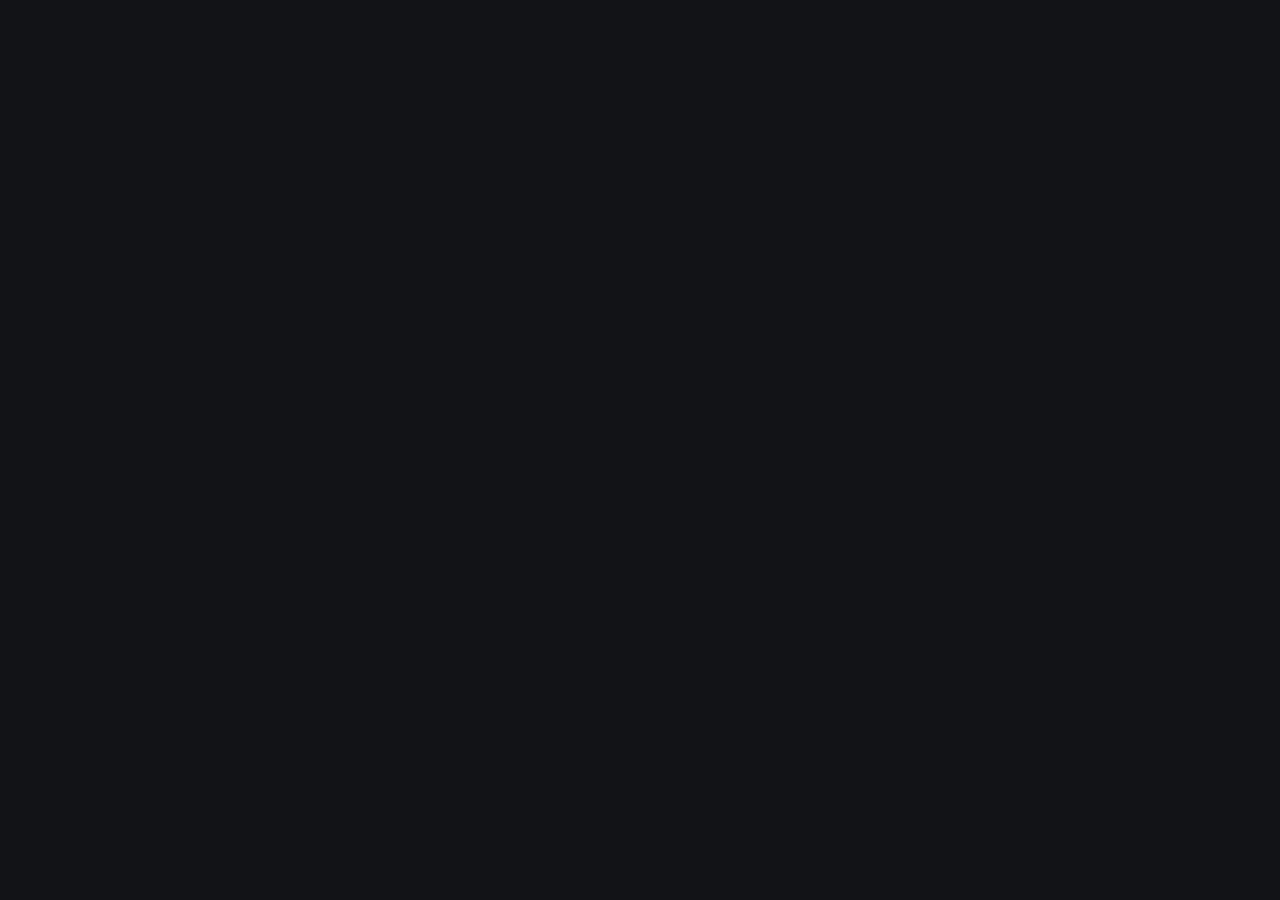
==== commit 0b0a8159: "better naviagation + fixed flashing" ====
--- a/index.html
+++ b/index.html
@@ -2,7 +2,8 @@
 <html lang="en">
   <head>
     <meta charset="UTF-8" />
-    <link rel="icon" type="image/svg+xml" href="/assets/icon.svg" />
+    <style>html{background:#121316}html:not([data-app-ready]) body{visibility:hidden;transition:none!important}</style>
+    <link rel="icon" type="image/svg+xml" href="/assets/icon-rYChNxxf.svg" />
     <meta http-equiv="Content-Security-Policy" content="default-src 'self'; script-src 'self'; script-src-attr 'none'; style-src 'self' 'unsafe-inline'; img-src 'self' https: blob: data:; connect-src 'self' https://*.supabase.co wss://*.supabase.co; worker-src 'self'; font-src 'self'; frame-src 'none'; object-src 'none'; base-uri 'self'; form-action 'self'; upgrade-insecure-requests" />
     <meta name="referrer" content="no-referrer" />
     <meta name="viewport" content="width=device-width, initial-scale=1.0" />
@@ -24,8 +25,8 @@
     <meta name="twitter:description" content="Play and create custom DLE guessing games." />
     <meta name="twitter:image" content="https://creatdle.dev/social-preview.png" />
     <title>Creatdle — Make any topic guessable</title>
-    <script type="module" crossorigin src="/assets/index.js"></script>
-    <link rel="stylesheet" crossorigin href="/assets/index.css">
+    <script type="module" crossorigin src="/assets/index-CTaoirSe.js"></script>
+    <link rel="stylesheet" crossorigin href="/assets/index-DqUM62qo.css">
   </head>
   <body>
     <div id="root"></div>
--- a/assets/index-DqUM62qo.css
+++ b/assets/index-DqUM62qo.css
@@ -0,0 +1 @@
+.overview-page{box-sizing:border-box;background:radial-gradient(circle at 80% 5%, color-mix(in srgb, var(--close) 9%, transparent), transparent 28rem);min-height:calc(100vh - 75px);padding:clamp(2.5rem,7vw,6rem) clamp(1rem,5vw,5rem)}.overview-heading,.overview{width:min(1180px,100%);margin-inline:auto}.overview-heading{margin-bottom:2.4rem}.overview-heading>span{color:var(--close);letter-spacing:.16em;text-transform:uppercase;font-size:.72rem;font-weight:800}.overview-heading h1{letter-spacing:-.055em;max-width:700px;margin-top:.55rem;font-size:clamp(2.2rem,5vw,4.2rem);line-height:1}.overview-heading p{color:var(--secondary);margin-top:.9rem;font-size:1.05rem}.game-library-search{box-sizing:border-box;border:1px solid var(--surface-border);background:var(--surface);width:min(620px,100%);min-height:50px;color:var(--secondary);border-radius:.9rem;align-items:center;gap:.7rem;margin-top:1.4rem;padding:0 .9rem;display:flex}.game-library-search input{min-width:0;color:var(--text);background:0 0;border:0;outline:0;flex:1;font-size:.9rem}.game-library-search button{color:var(--secondary);cursor:pointer;background:0 0;border:0;font-size:1.2rem}.game-library-search:focus-within{border-color:var(--close);box-shadow:0 0 0 3px color-mix(in srgb, var(--close) 12%, transparent)}.overview{grid-template-columns:repeat(auto-fit,minmax(270px,1fr));align-items:stretch;gap:clamp(1rem,2vw,1.5rem);display:grid}.game{box-sizing:border-box;border:1px solid var(--surface-border);background:var(--surface);min-height:230px;color:var(--text);text-align:left;border-radius:1.2rem;transition:border-color .18s,transform .18s,box-shadow .18s;position:relative;overflow:hidden}:root[data-animations=on] .overview>.game{animation:.42s cubic-bezier(.18,.78,.24,1) backwards game-card-enter}:root[data-animations=on] .overview>.game:nth-child(2){animation-delay:45ms}:root[data-animations=on] .overview>.game:nth-child(3){animation-delay:90ms}:root[data-animations=on] .overview>.game:nth-child(4){animation-delay:.135s}:root[data-animations=on] .overview>.game:nth-child(5){animation-delay:.18s}:root[data-animations=on] .overview>.game:nth-child(n+6){animation-delay:.225s}@keyframes game-card-enter{0%{opacity:0;transform:translateY(16px)scale(.98)}to{opacity:1;transform:translateY(0)scale(1)}}button.game{cursor:pointer;flex-direction:column;justify-content:flex-end;align-items:flex-start;padding:1.5rem;display:flex}.game:hover{z-index:1;border-color:var(--secondary);transform:translateY(-4px);box-shadow:0 22px 45px #00000040}.game h2{letter-spacing:-.035em;margin-top:.5rem;font-size:1.55rem}.game p{color:var(--secondary);margin-top:.45rem;font-size:.82rem;line-height:1.45}.game small{color:var(--close);letter-spacing:.12em;text-transform:uppercase;font-size:.65rem;font-weight:800}.game>span,.game-open>span{color:var(--text);margin-top:1.3rem;font-size:.78rem;font-weight:750}.create-game-card{background:linear-gradient(130deg, color-mix(in srgb, var(--close-bg) 82%, var(--surface)), var(--surface) 72%);border-color:color-mix(in srgb, var(--close) 45%, var(--surface-border));min-height:230px}.create-game-card:after{content:"";border:2rem solid color-mix(in srgb, var(--close) 8%, transparent);border-radius:50%;width:15rem;height:15rem;position:absolute;top:-4rem;right:-3rem}.create-game-card i{background:var(--close);color:#19150e;border-radius:.85rem;place-items:center;width:3rem;height:3rem;margin-bottom:auto;font-size:1.65rem;font-style:normal;display:grid}.create-game-card h2{font-size:1.55rem}.featured-game-card:nth-of-type(3n){background:linear-gradient(145deg, var(--surface-hover), var(--surface))}.custom-game-card{background:linear-gradient(145deg, color-mix(in srgb, var(--correct-bg) 35%, var(--surface)), var(--surface));display:flex}.game.game-has-cover{background-position:50%;background-size:cover}.game.game-has-cover:before{content:"";z-index:0;background:linear-gradient(#0a0b0d38,#0a0b0d8f 28%,#0a0b0df5 96%);position:absolute;inset:0}.featured-game-card.game-has-cover>*{z-index:1;position:relative}.game-search-empty{border:1px dashed var(--surface-border);color:var(--secondary);text-align:center;border-radius:1rem;flex-direction:column;grid-column:1/-1;gap:.25rem;padding:3rem;display:flex}.game-search-empty b{color:var(--text);font-size:1.1rem}.game-open{z-index:1;color:inherit;cursor:pointer;text-align:left;background:0 0;border:0;flex-direction:column;flex:1;justify-content:flex-end;align-items:flex-start;padding:1.5rem;display:flex;position:relative}.game-delete{z-index:2;width:2.2rem;height:2.2rem;color:var(--secondary);cursor:pointer;background:0 0;border:0;border-radius:.6rem;place-items:center;font-size:1.25rem;display:grid;position:absolute;top:.8rem;right:.8rem}.game-delete:hover{background:var(--incorrect-bg);color:var(--incorrect-text)}@media (width<=680px){.overview-page{padding:2.5rem 1rem 4rem}.overview{grid-template-columns:1fr}}nav{z-index:20;box-sizing:border-box;background-color:var(--acc);color:#fff;align-items:center;gap:1.1rem;width:100%;padding:.6rem 1rem;display:grid;position:relative}.main-nav{grid-template-columns:auto minmax(0,1fr) auto auto}.game-nav{grid-template-columns:auto minmax(0,1fr) auto auto auto}.main-nav .account-menu-button{grid-column:4}.account-menu-button{background:var(--surface-dark);cursor:pointer;border:2px solid #ffffffad;border-radius:50%;width:50px;height:50px;padding:0;position:relative;overflow:hidden}.account-menu-button img{object-fit:cover;width:100%;height:100%;padding:0}.account-menu-button:hover{border-color:#fff;transform:scale(1.04)}nav .logo{-webkit-user-select:none;user-select:none;cursor:pointer;align-items:center;gap:.65rem;width:fit-content;font-size:1.65rem;font-weight:800;display:flex}nav .logo img{width:54px;height:54px;transition:transform .15s;position:static}nav .logo .title{transition:transform .15s}nav .logo:hover img,nav .logo:hover .title{transform:scale(1.05)}.nav-game-info{text-align:center;flex-flow:wrap;justify-content:center;align-items:center;gap:.4rem 1rem;min-width:0;display:flex}.nav-game-info strong{font-size:1.3rem;line-height:1.15}.nav-game-info strong em{letter-spacing:.08em;text-transform:uppercase;vertical-align:middle;background:#ffffff29;border-radius:999px;margin-left:.5rem;padding:.2rem .45rem;font-size:.62rem;font-style:normal}.nav-game-info span{text-overflow:ellipsis;white-space:nowrap;opacity:.8;max-width:48rem;font-size:.85rem;font-weight:500;overflow:hidden}.nav-guesses{text-transform:uppercase;letter-spacing:.12em;flex-direction:column;align-items:flex-end;display:flex}.nav-guesses span{opacity:.75;font-size:.65rem}.nav-guesses strong{font-size:1.05rem}.nav-create{color:#fff;cursor:pointer;white-space:nowrap;background:#ffffff1a;border:1px solid #ffffff4d;border-radius:999px;grid-column:3;justify-self:end;align-items:center;gap:.35rem;width:fit-content;min-height:36px;padding:0 .72rem;font-size:.78rem;font-weight:750;display:inline-flex}.nav-create span{font-size:1.15rem;line-height:1}.nav-create:hover{background:#ffffff29;border-color:#ffffffa6}.nav-daily-toggle{cursor:pointer;border:1px solid;border-radius:50%;place-items:center;width:42px;height:42px;padding:0;display:grid;position:relative}.nav-daily-toggle img{width:21px;height:21px}.nav-daily-toggle.active{background:#20693fc2;border-color:#78d69a;box-shadow:0 0 0 3px #5ccd841f}.nav-daily-toggle.inactive{background:#822b36b8;border-color:#e7868f;box-shadow:0 0 0 3px #e15b691a}.nav-daily-tooltip{border:1px solid var(--surface-border);background:var(--surface-dark);width:max-content;color:var(--text);opacity:0;pointer-events:none;border-radius:.5rem;padding:.45rem .65rem;font-size:.68rem;font-weight:650;transition:opacity .15s,transform .15s;position:absolute;top:calc(100% + .7rem);right:0;transform:translateY(-4px);box-shadow:0 8px 25px #00000047}.nav-daily-toggle:hover .nav-daily-tooltip,.nav-daily-toggle:focus-visible .nav-daily-tooltip{opacity:1;transform:translateY(0)}.drawer-layer{z-index:100;pointer-events:none;visibility:hidden;position:fixed;inset:0}.drawer-layer.open{pointer-events:auto;visibility:visible}.drawer-scrim{opacity:0;background:#040507ad;border:0;transition:opacity .22s;position:absolute;inset:0}.drawer-layer.open .drawer-scrim{opacity:1}.side-drawer{box-sizing:border-box;border-left:1px solid var(--surface-border);background:color-mix(in srgb, var(--surface-dark) 95%, transparent);width:min(390px,100vw - 2rem);color:var(--text);padding:1.1rem;transition:transform .24s;position:absolute;inset:0 0 0 auto;overflow-y:auto;transform:translate(102%);box-shadow:-24px 0 70px #0000006b}.drawer-layer.open .side-drawer{transform:translate(0)}.drawer-header,.drawer-profile,.drawer-section-title{align-items:center;display:flex}.drawer-header{justify-content:space-between;gap:1rem;padding:.35rem .25rem 1rem}.drawer-profile{gap:.75rem;min-width:0}.drawer-profile img{box-sizing:border-box;border:1px solid var(--surface-border);background:var(--surface);object-fit:cover;border-radius:50%;width:48px;height:48px;padding:0}.drawer-profile div{flex-direction:column;min-width:0;display:flex}.drawer-profile strong{text-overflow:ellipsis;white-space:nowrap;overflow:hidden}.drawer-profile span{color:var(--close);letter-spacing:.1em;text-transform:uppercase;font-size:.68rem;font-weight:800}.drawer-close{width:38px;height:38px;color:var(--secondary);cursor:pointer;background:0 0;border:0;border-radius:.65rem;font-size:1.6rem}.drawer-close:hover{background:var(--surface-hover);color:var(--text)}.drawer-links{border-top:1px solid var(--surface-border);border-bottom:1px solid var(--surface-border);gap:.4rem;padding:.8rem 0;display:grid}.drawer-links>button,.drawer-links>a{color:var(--text);cursor:pointer;text-align:left;background:0 0;border:0;border-radius:.8rem;align-items:center;gap:.85rem;padding:.75rem;text-decoration:none;display:flex}.drawer-links>button:hover,.drawer-links>a:hover{background:var(--surface-hover)}.drawer-links i{background:var(--surface);width:36px;height:36px;color:var(--close);border-radius:.65rem;place-items:center;font-size:1.05rem;font-style:normal;display:grid}.drawer-links i img{width:19px;height:19px;color:var(--close)}.drawer-links span{flex-direction:column;gap:.1rem;display:flex}.drawer-links small{color:var(--secondary);font-size:.72rem}.drawer-summary{border-bottom:1px solid var(--surface-border);padding:1rem .2rem}.drawer-section-title{color:var(--secondary);letter-spacing:.1em;text-transform:uppercase;justify-content:space-between;gap:1rem;margin-bottom:.7rem;font-size:.7rem;font-weight:800}.drawer-section-title button{color:var(--close);cursor:pointer;font:inherit;text-transform:none;letter-spacing:0;background:0 0;border:0}.drawer-stat-grid{grid-template-columns:repeat(3,1fr);gap:.45rem;display:grid}.drawer-stat-grid span{border:1px solid var(--surface-border);background:var(--surface);color:var(--secondary);border-radius:.7rem;flex-direction:column;gap:.1rem;padding:.75rem .55rem;font-size:.68rem;display:flex}.drawer-stat-grid b{color:var(--text);font-size:1rem}.fire-icon{object-fit:contain;vertical-align:-.12em;width:1em;height:1em}.drawer-stat-grid b .fire-icon{margin-right:.2rem}.drawer-mini-list{gap:.3rem;display:grid}.drawer-mini-list button,.drawer-admin-link{width:100%;color:var(--text);cursor:pointer;text-align:left;background:0 0;border:0;border-radius:.55rem;justify-content:space-between;align-items:center;gap:1rem;padding:.6rem .7rem;display:flex}.drawer-mini-list button:hover,.drawer-admin-link:hover{background:var(--surface-hover)}.drawer-mini-list small{color:var(--secondary);text-transform:capitalize}.drawer-mini-list p{color:var(--secondary);font-size:.8rem}.drawer-admin{border:1px solid color-mix(in srgb, var(--close) 35%, var(--surface-border));background:color-mix(in srgb, var(--close-bg) 24%, transparent);border-radius:.9rem;margin-top:1rem;padding:.85rem}.drawer-admin .drawer-section-title{margin-inline:.35rem}.drawer-admin .drawer-section-title small,.drawer-admin-link b{color:var(--close)}@media (width<=760px){.main-nav{grid-template-columns:auto minmax(0,1fr) auto auto;gap:.55rem}.game-nav{grid-template-columns:auto minmax(0,1fr) auto auto auto;gap:.5rem}nav .logo .title{display:none}nav .logo img{width:46px;height:46px}.main-nav .nav-create{grid-column:3}.game-nav .nav-game-info{text-align:left;justify-content:flex-start}.game-nav .nav-game-info span{display:none}}@media (width<=480px){.main-nav .logo{display:none}.main-nav{grid-template-columns:1fr auto auto}.main-nav .nav-create{grid-column:2}.main-nav .account-menu-button{grid-column:3}.account-menu-button{width:45px;height:45px}.game-nav{grid-template-columns:minmax(0,1fr) auto auto}.game-nav .logo{display:none}.game-nav .nav-game-info strong{font-size:1rem}.game-nav .nav-guesses{display:none}}.nav-game-title{flex-direction:column;align-items:center;gap:.25rem;min-width:0;display:flex}.nav-game-title>strong{overflow-wrap:anywhere}.nav-game-creator{opacity:.85;align-items:center;gap:.35rem;min-width:0;font-size:.72rem;font-weight:500;display:flex}.nav-game-creator a{min-width:0;color:inherit;overflow-wrap:anywhere;align-items:center;gap:.35rem;text-decoration:none;display:inline-flex}.nav-game-creator a:hover{text-underline-offset:.2em;text-decoration:underline}.nav-game-creator img,.nav-game-creator svg{object-fit:cover;border-radius:50%;flex-shrink:0;width:20px;height:20px}@media (width<=760px){.nav-game-title{align-items:flex-start}}@media (width<=480px){.nav-game-creator{font-size:.72rem}.nav-game-creator img,.nav-game-creator svg{width:20px;height:20px}}.play{box-sizing:border-box;background:radial-gradient(circle at 20% 25%, color-mix(in srgb, var(--incorrect) 12%, transparent), transparent 35%);width:100%;min-height:100vh;color:var(--text);padding:2rem 0 5rem}.game-container{width:fit-content;max-width:94vw;margin:0 auto}.search-card{z-index:20;background:var(--surface);border:1px solid var(--surface-border);box-sizing:border-box;border-radius:1rem;width:100%;min-width:min(34rem,94vw);margin-inline:auto;padding:1rem;position:relative;box-shadow:0 12px 35px #00000040}.search-bar{gap:1rem;display:flex}.search-input-wrapper{flex:1;position:relative}.search-input-wrapper input{box-sizing:border-box;border:2px solid var(--acc-muted);background:var(--surface-dark);width:100%;height:52px;color:var(--text);border-radius:.7rem;outline:none;padding:0 3.5rem 0 1.1rem;font-size:1rem;transition:border-color .15s,box-shadow .15s}.search-input-wrapper input:focus{border-color:var(--acc);box-shadow:0 0 0 3px color-mix(in srgb, var(--acc) 18%, transparent)}.search-input-wrapper input::placeholder{color:var(--secondary)}.search-input-wrapper input:disabled{cursor:not-allowed;opacity:.55}.clear-search{border:1px solid var(--surface-border);width:34px;height:34px;color:var(--secondary);cursor:pointer;background:0 0;border-radius:.55rem;padding:0;font-size:1.35rem;position:absolute;top:50%;right:.65rem;transform:translateY(-50%)}.clear-search:hover{color:var(--text);background:var(--surface-hover)}.guess-button{background:var(--acc);color:#fff;letter-spacing:.05em;cursor:pointer;min-width:105px;box-shadow:0 0 25px color-mix(in srgb, var(--acc) 35%, transparent);border:none;border-radius:.7rem;padding:0 1.5rem;font-size:1rem;font-weight:700;transition:transform .15s,opacity .15s}.guess-button:hover:not(:disabled){transform:translateY(-1px)}.guess-button:disabled{opacity:.4;cursor:not-allowed}.search-results{border:1px solid var(--surface-border);background:var(--surface-dark);border-radius:.8rem;max-height:430px;margin:0;padding:.45rem;list-style:none;position:absolute;top:calc(100% + .6rem);left:0;right:0;overflow-y:auto;box-shadow:0 20px 40px #00000073}.search-results li{cursor:pointer;border-radius:.55rem;align-items:center;gap:.85rem;min-height:60px;padding:.55rem .7rem;transition:background .1s;display:flex}.search-results li.selected{background:var(--surface-hover)}.search-results img{object-fit:cover;border-radius:.4rem;flex-shrink:0;width:42px;height:54px}.search-result-content{flex-direction:column;gap:.2rem;min-width:0;display:flex}.search-result-content strong{text-overflow:ellipsis;white-space:nowrap;overflow:hidden}.search-result-content small{color:var(--secondary)}.hints-panel{background:var(--surface);border:1px solid var(--surface-border);box-sizing:border-box;margin-top:1.8rem;border-radius:1rem;width:100%;margin-inline:auto;padding:1.25rem}.hints-heading{color:var(--secondary);text-transform:uppercase;letter-spacing:.16em;cursor:pointer;justify-content:space-between;align-items:center;gap:1rem;margin:0;list-style:none;display:flex}.hints-heading::-webkit-details-marker{display:none}.hints-heading:after{content:"+";color:var(--text);font-size:1.1rem;line-height:1}.hints-panel[open] .hints-heading:after{content:"−"}.hints-heading small{text-transform:none;letter-spacing:normal;margin-left:auto}.hints-content{margin-top:1rem}.hint-actions{margin-bottom:.75rem}.hint-actions:empty{display:none}.hint-actions button{border:1px solid var(--acc-muted);color:var(--secondary);cursor:pointer;background:0 0;border-radius:999px;padding:.55rem .85rem}.hint-section{gap:.55rem;display:grid}.hint-section+.hint-section,.hint-actions+.hint-section{margin-top:.85rem}.hint-section-label{color:var(--secondary);letter-spacing:.08em;text-transform:uppercase;font-size:.68rem}.hints-heading button{border:1px solid var(--acc-muted);color:var(--secondary);text-transform:uppercase;letter-spacing:.12em;cursor:pointer;background:0 0;border-radius:999px;padding:.5rem 1rem}.hints-heading button:hover{border-color:var(--acc);color:var(--text)}.hint-list{flex-wrap:wrap;gap:.65rem;display:flex}.hint-chip{border:1px solid var(--surface-border);min-height:34px;color:var(--secondary);background:var(--surface-dark);border-radius:999px;align-items:center;gap:.5rem;padding:0 .85rem;font-size:.85rem;display:flex}.hint-chip span{text-transform:uppercase;letter-spacing:.08em}.hint-chip small{opacity:.7}.hint-chip.unlocked{border-color:var(--close);color:var(--text);background:var(--close-bg)}.hint-chip.selected{border-color:var(--acc);box-shadow:0 0 0 2px color-mix(in srgb, var(--acc) 18%, transparent)}.hint-chip.unlocked strong{align-items:center;display:flex}.hint-option{cursor:pointer;font:inherit}.hint-option:disabled{cursor:not-allowed;opacity:.55}.hint-option.unlocked{opacity:1}.hint-stage-list{gap:.75rem;display:grid}.hint-stage{border:1px solid var(--surface-border);background:var(--surface-dark);border-radius:.75rem;gap:.65rem;padding:.8rem;display:grid}.hint-stage.waiting{opacity:.62}.hint-stage-heading{color:var(--secondary);justify-content:space-between;align-items:center;gap:1rem;display:flex}.hint-stage-heading strong{color:var(--text);letter-spacing:.08em;text-transform:uppercase;font-size:.72rem}.hint-stage-heading small{font-size:.65rem}.hint-value{box-sizing:border-box;border:1px solid var(--surface-border);background:var(--surface-dark);width:100%;min-width:0;max-width:100%;color:var(--text);text-align:left;white-space:normal;overflow-wrap:anywhere;word-break:break-word;contain:inline-size;border-radius:.75rem;margin-top:1rem;padding:1rem 1.1rem;line-height:1.55}.hint-value .value-text,.hint-value .value-list{white-space:normal;overflow-wrap:anywhere;width:100%;min-width:0;max-width:100%;display:block}.game-legend{color:var(--secondary);flex-wrap:wrap;align-items:center;gap:1.2rem;margin:1.25rem 0;font-size:.82rem;display:flex}.game-legend>span{align-items:center;gap:.4rem;display:flex}.legend-box{border-radius:3px;width:12px;height:12px;display:inline-block}.legend-box.correct{background:var(--correct)}.legend-box.close{background:var(--close)}.legend-box.incorrect{background:var(--incorrect)}.guess-board-scroll{width:fit-content;max-width:94vw;padding-bottom:1rem;overflow:auto visible}.guess-board{width:max-content}.guess-header-row,.guess-row,.guess-sizing-row{gap:.75rem;display:grid}.guess-row{contain:inline-size}.guess-sizing-row{visibility:hidden;white-space:nowrap;pointer-events:none;height:0;overflow:hidden}.guess-sizing-row>span{box-sizing:border-box;padding-inline:calc(.8rem + 1px)}.guess-sizing-row>span:first-child{padding-inline:calc(.75rem + 1px)}.guess-header-row{margin-bottom:.7rem}.guess-header-cell{min-height:48px;color:var(--secondary);text-transform:uppercase;text-align:center;letter-spacing:.12em;justify-content:center;align-items:flex-end;padding:0 .5rem .35rem;font-size:.75rem;display:flex}.guess-header-cell:first-child{text-align:left;justify-content:flex-start;padding-left:1rem}.guess-header-cell.word-wrap{overflow-wrap:anywhere;white-space:normal;max-height:calc(6em + .35rem);line-height:1.2;overflow:hidden}.guess-header-cell.no-word-wrap{text-overflow:ellipsis;white-space:nowrap;overflow:hidden}:root[data-animations=on] .guess-header-cell{animation-name:var(--category-heading-animation,category-heading-reveal);animation-duration:.38s;animation-timing-function:cubic-bezier(.2,.75,.25,1);animation-fill-mode:backwards;animation-delay:calc(var(--reveal-index,0) * 55ms)}.guess-rows{flex-direction:column;gap:.65rem;display:flex}.summary-row{margin-bottom:.85rem}.summary-main-cell{border-color:var(--acc-muted);background:color-mix(in srgb, var(--acc) 8%, var(--surface));flex-direction:column;justify-content:center;align-items:flex-start;gap:.15rem;min-height:84px}.summary-main-cell small{color:var(--secondary);font-size:.68rem}.summary-value-cell{min-height:84px;font-weight:750}.summary-value-cell.unknown{color:var(--secondary);background:var(--surface-dark)}.guess-main-cell,.guess-value-cell{box-sizing:border-box;border:1px solid var(--surface-border);border-radius:.8rem;min-height:112px;overflow:hidden}.guess-main-cell{background:var(--surface);align-items:center;gap:1rem;padding:.75rem;display:flex}.guess-main-cell img{object-fit:cover;border-radius:.55rem;flex-shrink:0;width:68px;height:92px}.guess-main-cell strong{line-height:1.35}.guess-main-cell.word-wrap strong,.guess-value-cell.word-wrap .value-text,.guess-value-cell.word-wrap .tag-result{overflow-wrap:anywhere;-webkit-line-clamp:5;line-clamp:5;white-space:normal;-webkit-box-orient:vertical;display:-webkit-box;overflow:hidden}.guess-main-cell.no-word-wrap strong,.guess-value-cell.no-word-wrap .value-text,.guess-value-cell.no-word-wrap .tag-result{text-overflow:ellipsis;white-space:nowrap;overflow:hidden}.guess-main-cell.correct{background:var(--correct-bg);border-color:var(--correct)}:root[data-animations=on] .guess-row:first-child>.guess-main-cell,:root[data-animations=on] .guess-row:first-child>.guess-value-cell{transform-origin:50% 65%;animation-name:var(--category-result-animation,category-result-reveal);animation-duration:.48s;animation-timing-function:cubic-bezier(.16,.82,.26,1);animation-delay:calc(var(--reveal-index,0) * 85ms);animation-fill-mode:backwards}:root[data-animations=on] .guess-row:first-child>.guess-value-cell.correct{animation-name:var(--category-result-animation,category-result-reveal), correct-result-pulse;animation-duration:.48s,.42s;animation-delay:calc(var(--reveal-index,0) * 85ms), calc(var(--reveal-index,0) * 85ms + .3s)}@keyframes category-heading-reveal{0%{opacity:0;transform:translateY(-8px)}to{opacity:1;transform:translateY(0)}}@keyframes category-result-reveal{0%{opacity:0;filter:saturate(.45);transform:translateY(14px)}70%{opacity:1;filter:saturate();transform:translateY(-2px)}to{opacity:1;filter:saturate();transform:translateY(0)}}@keyframes correct-result-pulse{0%,to{box-shadow:inset 0 0 0 0 color-mix(in srgb, var(--correct) 0%, transparent)}50%{box-shadow:inset 0 0 0 5px color-mix(in srgb, var(--correct) 24%, transparent)}}:root[data-animation-style=flip]{--category-heading-animation:category-heading-flip;--category-result-animation:category-result-flip}:root[data-animation-style=pop]{--category-heading-animation:category-heading-pop;--category-result-animation:category-result-pop}:root[data-animation-style=fade]{--category-heading-animation:category-result-fade;--category-result-animation:category-result-fade}@keyframes category-heading-flip{0%{opacity:0;transform:perspective(500px)rotateY(-90deg)}to{opacity:1;transform:perspective(500px)rotateY(0)}}@keyframes category-result-flip{0%{opacity:0;transform:perspective(650px)rotateY(-95deg)}70%{opacity:1;transform:perspective(650px)rotateY(7deg)}to{opacity:1;transform:perspective(650px)rotateY(0)}}@keyframes category-heading-pop{0%{opacity:0;transform:scaleY(.72)}to{opacity:1;transform:scaleY(1)}}@keyframes category-result-pop{0%{opacity:0;transform:scaleY(.72)}70%{opacity:1;transform:scaleY(1.035)}to{opacity:1;transform:scaleY(1)}}@keyframes category-result-fade{0%{opacity:0}to{opacity:1}}.guess-value-cell{text-align:center;justify-content:center;align-items:center;padding:.8rem;font-size:.95rem;font-weight:500;transition:transform .2s,border-color .2s;display:flex;position:relative}.guess-value-cell:hover{transform:translateY(-2px)}.guess-value-cell.correct{color:var(--correct-text);background:var(--correct-bg);border-color:var(--correct)}.guess-value-cell.close{color:var(--close-text);background:var(--close-bg);border-color:var(--close)}.guess-value-cell.incorrect{color:var(--incorrect-text);background:var(--incorrect-bg);border-color:var(--incorrect)}.guess-value-cell.has-direction{isolation:isolate}.guess-value-cell.has-direction:before{z-index:0;content:"";opacity:.16;pointer-events:none;background:url("data:image/svg+xml,%3csvg%20xmlns='http://www.w3.org/2000/svg'%20viewBox='0%200%2064%2064'%20fill='none'%3e%3cpath%20d='M32%2010l22%2024h-14v20H24V34H10z'%20fill='currentColor'/%3e%3c/svg%3e") 50%/contain no-repeat;position:absolute;inset:6px 3px}.guess-value-cell.has-direction>*{z-index:1;position:relative}.guess-value-cell.has-direction.lower:before{transform:rotate(180deg)}.direction{position:absolute}.visually-hidden{clip:rect(0, 0, 0, 0);white-space:nowrap;border:0;width:1px;height:1px;margin:-1px;padding:0;position:absolute;overflow:hidden}.value-list{flex-wrap:wrap;justify-content:center;gap:.35rem;display:flex}.value-pill{background:#ffffff1a;border-radius:999px;padding:.28rem .5rem}.tag-value-list{box-sizing:border-box;overscroll-behavior:contain;scrollbar-color:var(--surface-border) transparent;scrollbar-width:thin;align-content:flex-start;align-items:center;width:100%;max-height:5rem;padding:.1rem .2rem .1rem 0;overflow:hidden auto}.tag-value-list::-webkit-scrollbar{width:5px}.tag-value-list::-webkit-scrollbar-track{background:0 0}.tag-value-list::-webkit-scrollbar-thumb{background:var(--surface-border);border-radius:999px}.tag-result{border:1px solid #0000;font-size:.78rem;font-weight:750}.tag-result.correct{border-color:var(--correct);background:var(--correct-bg);color:var(--correct-text)}.tag-result.close{border-color:var(--close);background:var(--close-bg);color:var(--close-text)}.tag-result.incorrect{border-color:var(--incorrect);background:var(--incorrect-bg);color:var(--incorrect-text)}.category-image{object-fit:cover;border-radius:.5rem;width:75px;height:90px}.empty-value{opacity:.5}.game-result{margin:1rem 0 1.4rem;box-sizing:border-box;border:1px solid;border-radius:.9rem;justify-content:space-between;align-items:center;gap:1rem;width:100%;margin-inline:auto;padding:1rem;display:flex}.game-result.won{border-color:var(--correct);background:var(--correct-bg)}.game-result.lost{border-color:var(--incorrect);background:var(--incorrect-bg)}.result-answer{align-items:center;gap:1rem;display:flex}.result-answer img{object-fit:cover;border-radius:.45rem;width:54px;height:70px}.result-answer div{flex-direction:column;gap:.2rem;display:flex}.result-answer span{color:var(--secondary)}.result-answer strong{font-size:1.15rem}.game-result button{background:var(--acc);color:#fff;cursor:pointer;border:none;border-radius:.6rem;padding:.7rem 1.2rem;font-weight:700}.empty-board{border:1px dashed var(--surface-border);color:var(--secondary);text-align:center;box-sizing:border-box;border-radius:1rem;width:100%;margin-top:2rem;padding:3rem}.game-loading,.game-error{text-align:center;background:var(--surface);border:1px solid var(--surface-border);border-radius:1rem;width:fit-content;max-width:min(90vw,700px);margin:5rem auto;padding:2rem}@media (width<=700px){.play{padding-top:1rem}.search-bar{gap:.5rem}.guess-button{min-width:80px;padding:0 1rem}.hints-heading,.game-result{flex-direction:column;align-items:flex-start}}.suggestion-menu{z-index:20000;box-sizing:border-box;border:1px solid var(--surface-border);background:var(--surface-dark);color:var(--text);border-radius:.7rem;margin:0;padding:.3rem;position:fixed;inset:auto;overflow:auto;box-shadow:0 12px 32px #0006}.suggestion-menu button[role=option]{width:100%;min-height:2.5rem;color:var(--text);cursor:pointer;font:inherit;text-align:left;background:0 0;border:0;border-radius:.4rem;align-items:center;gap:.65rem;margin:0;padding:.55rem .7rem;display:flex}.suggestion-menu button[aria-selected=true]{background:var(--close-bg);color:var(--close-text)}.suggestion-menu button span{min-width:0}.suggestion-menu strong{overflow-wrap:anywhere;font-size:.8rem;display:block}.suggestion-menu small{color:var(--secondary);margin-top:.2rem;font-size:.7rem;display:block}.suggestion-menu img{object-fit:cover;border-radius:50%;flex-shrink:0;width:32px;height:32px}.suggestion-menu p{color:var(--secondary);margin:0;padding:.5rem;font-size:.8rem}.staff-download-icon{border:1px solid var(--surface-border);background:var(--surface-dark);color:var(--text);cursor:pointer;border-radius:.6rem;place-items:center;padding:.55rem;display:inline-grid}.staff-download-icon svg{width:20px;height:20px}.user-page{width:min(1160px,94vw);color:var(--text);margin:2rem auto 4rem}.user-page-nav,.user-game-actions{flex-wrap:wrap;align-items:center;gap:.7rem;margin:1rem 0;display:flex}.user-profile-header{border:1px solid var(--surface-border);background:var(--surface);border-radius:1rem;align-items:center;gap:1.5rem;padding:2rem;display:flex}.user-profile-header img{object-fit:cover;border-radius:50%;width:90px;height:90px}.user-profile-header h1{overflow-wrap:anywhere;margin:.4rem 0}.user-profile-header p,.user-page small,.user-games p{color:var(--secondary)}.user-profile-header>button{margin-left:auto}.user-stats{grid-template-columns:repeat(4,1fr);gap:1rem;margin:1.5rem 0 2rem;display:grid}.user-stats article,.user-games article,.user-admin,.collaboration-panel{border:1px solid var(--surface-border);background:var(--surface);border-radius:1rem;padding:1.3rem}.user-stats article{flex-direction:column;gap:.7rem;display:flex}.user-stats strong{font-size:2rem}.user-games{grid-template-columns:repeat(auto-fill,minmax(min(100%,300px),1fr));gap:1rem;display:grid}.user-games article>img{object-fit:cover;border-radius:.6rem;width:100%;height:170px;margin-bottom:1rem}.user-page button,.user-game-actions a,.collaboration-panel button{border:1px solid var(--surface-border);color:var(--text);background:var(--surface-dark);cursor:pointer;font:inherit;border-radius:.6rem;padding:.65rem .9rem;text-decoration:none}.user-page button:disabled,.collaboration-panel button:disabled{opacity:.5;cursor:default}.user-page input,.collaboration-panel input{border:1px solid var(--surface-border);background:var(--surface-dark);color:var(--text);font:inherit;border-radius:.6rem;padding:.7rem}.user-directory-search,.collaboration-panel label{flex-direction:column;gap:.5rem;display:flex}.user-directory{grid-template-columns:repeat(auto-fill,minmax(min(100%,250px),1fr));gap:1rem;margin:1.3rem 0;display:grid}.user-directory>a{background:var(--surface);color:var(--text);border-radius:.8rem;grid-template-columns:55px 1fr;align-items:center;gap:.6rem;padding:1rem;text-decoration:none;display:grid}.user-directory img{border-radius:50%;grid-row:span 2;width:50px;height:50px}.user-admin{margin-top:2rem}.user-admin pre{white-space:pre-wrap;overflow-wrap:anywhere;max-height:30rem;font-size:.8rem;overflow:auto}.user-history details{border:1px solid var(--surface-border);border-radius:.5rem;margin:.75rem 0;padding:.6rem}.user-admin summary{cursor:pointer}.collaboration-panel{margin:1rem 0}.collaboration-panel form{flex-wrap:wrap;align-items:end;gap:.7rem;display:flex}.collaboration-panel ul{padding:0;list-style:none}.collaboration-panel li{flex-wrap:wrap;align-items:center;gap:.8rem;margin:.8rem 0;display:flex}.collaboration-panel li button{margin-left:auto}.collaboration-panel article{border-top:1px solid var(--surface-border);padding:.8rem 0}.collaboration-panel article button{margin-right:.5rem}@media (width<=650px){.user-stats{grid-template-columns:repeat(2,1fr)}.user-profile-header{flex-wrap:wrap;padding:1rem}.user-profile-header>button{margin-left:0}}.user-record{border:1px solid var(--surface-border);border-radius:.6rem;margin:.75rem 0;padding:.8rem}.user-record>div{grid-template-columns:minmax(130px,1fr) minmax(0,2fr);gap:.75rem;padding:.4rem 0;display:grid}.user-record dt{color:var(--secondary);text-transform:capitalize}.user-record dd{overflow-wrap:anywhere;margin:0}.user-admin>details{margin:.8rem 0}@media (width<=500px){.user-record>div{grid-template-columns:1fr;gap:.2rem}}.leaderboard-tabs{flex-wrap:wrap;gap:.7rem;margin-bottom:1rem;display:flex}.leaderboard-tabs button[aria-pressed=true]{background:var(--close-bg);color:var(--close-text)}.leaderboard-list{gap:.65rem;margin:1.5rem 0;padding:0;list-style:none;display:grid}.leaderboard-list li{background:var(--surface);border:1px solid var(--surface-border);border-radius:.8rem;grid-template-columns:4.5rem minmax(0,1fr) auto;align-items:center;gap:1rem;padding:1rem;display:grid}.leaderboard-rank{color:var(--secondary);font-weight:700}.leaderboard-list a{min-width:0;color:var(--text);align-items:center;gap:.8rem;text-decoration:none;display:flex}.leaderboard-list a strong{overflow-wrap:anywhere}.leaderboard-list img,.leaderboard-list svg{object-fit:cover;border-radius:50%;width:42px;height:42px}.leaderboard-score{text-align:right;white-space:nowrap}.leaderboard-score small{margin-top:.3rem;display:block}@media (width<=500px){.leaderboard-list li{grid-template-columns:2.5rem minmax(0,1fr) auto;gap:.5rem;padding:.7rem}.leaderboard-list img,.leaderboard-list svg{width:30px;height:30px}.leaderboard-list a{gap:.4rem}}.image-editor{border:1px solid var(--surface-border);background:var(--surface-dark);width:min(920px,100% - 2rem);max-height:calc(100dvh - 2rem);color:var(--text);border-radius:1.2rem;margin:auto;padding:0;position:fixed;inset:0;overflow:auto;box-shadow:0 28px 100px #0009}.image-editor::backdrop{-webkit-backdrop-filter:blur(9px);backdrop-filter:blur(9px);background:#08090bc9}.image-editor button{cursor:pointer;border:1px solid var(--surface-border);background:var(--surface-hover);color:var(--text);border-radius:.55rem;padding:.65rem .9rem;font-weight:700}.image-editor button:hover:not(:disabled){border-color:var(--secondary);background:var(--surface)}.image-editor button:disabled{opacity:.45;cursor:default}.image-editor :focus-visible{outline:2px solid var(--close);outline-offset:3px}.image-editor-header{border-bottom:1px solid var(--surface-border);justify-content:space-between;gap:1rem;padding:1.5rem 1.6rem;display:flex}.image-editor-eyebrow{color:var(--close);letter-spacing:.14em;font-size:.65rem;font-weight:800}.image-editor-header h2{margin:.3rem 0;font-size:1.55rem}.image-editor-header p{color:var(--secondary);font-size:.85rem}.image-editor .image-editor-close{background:0 0;align-self:flex-start;padding:.15rem .6rem;font-size:1.4rem}.image-editor-body{padding:1.4rem 1.6rem .5rem}.image-editor-drop{border:1px dashed var(--surface-border);background:var(--surface);border-radius:.8rem;align-items:center;gap:.85rem;padding:1rem;transition:border-color .15s,background .15s;display:flex}.image-editor-drop.is-over{border-color:var(--close);background:var(--close-bg)}.image-editor-drop>span{background:var(--surface-hover);width:2.6rem;height:2.6rem;color:var(--close);border-radius:.65rem;place-items:center;font-size:1.6rem;display:grid}.image-editor-drop>div{flex:1}.image-editor-drop strong{font-size:.9rem;display:block}.image-editor-drop small{color:var(--secondary);margin-top:.25rem;font-size:.7rem;display:block}.image-editor-link{margin:1rem 0 1.3rem}.image-editor-link label{color:var(--secondary);margin-bottom:.45rem;font-size:.75rem;display:block}.image-editor-link>div{gap:.5rem;display:flex}.image-editor-link input{background:var(--bg);min-width:0;color:var(--text);border:1px solid var(--surface-border);border-radius:.55rem;flex:1;padding:.7rem}.image-editor-workspace{grid-template-columns:minmax(0,1fr) 180px;gap:1.5rem;display:grid}.image-editor-crop-area{background:var(--bg);border:1px solid var(--surface-border);border-radius:.8rem;flex-direction:column;justify-content:center;align-items:center;min-width:0;padding:1rem;display:flex}.image-editor-stage{touch-action:none;-webkit-user-select:none;user-select:none;width:min(100%,480px);max-width:100%;max-height:380px;position:relative;overflow:hidden}.image-editor-stage:has(>img){width:auto;height:auto}.image-editor-stage>img{pointer-events:none;width:auto;max-width:100%;height:auto;max-height:380px;display:block}.image-editor-crop{box-sizing:border-box;cursor:move;touch-action:none;border:2px solid #fff;position:absolute;box-shadow:0 0 0 1000px #0009}.image-editor-grid{pointer-events:none;background:linear-gradient(90deg,#0000 33%,#fff5 33% calc(33% + 1px),#0000 calc(33% + 1px) 66%,#fff5 66% calc(66% + 1px),#0000 calc(66% + 1px)),linear-gradient(#0000 33%,#fff5 33% calc(33% + 1px),#0000 calc(33% + 1px) 66%,#fff5 66% calc(66% + 1px),#0000 calc(66% + 1px));position:absolute;inset:0}.image-editor-handle{border-right:4px solid var(--close);border-bottom:4px solid var(--close);cursor:nwse-resize;touch-action:none;width:24px;height:24px;position:absolute;bottom:-2px;right:-2px}.image-editor-crop-area p{color:var(--secondary);text-align:center;margin-top:1rem;font-size:.7rem}.image-editor-adjustments{flex-direction:column;gap:.8rem;display:flex}.image-editor-preview{background:var(--bg);border:1px solid var(--surface-border);border-radius:.6rem;width:100%;position:relative;overflow:hidden}.image-editor-preview img{max-width:none;position:absolute}.image-editor-adjustments label{color:var(--secondary);font-size:.7rem}.image-editor-adjustments input{width:100%;accent-color:var(--close);margin-top:.35rem;display:block}.image-editor-adjustments button{font-size:.75rem}.image-editor-empty{border:1px solid var(--surface-border);background:var(--bg);text-align:center;border-radius:.8rem;place-items:center;padding:2.5rem 1rem;display:grid}.image-editor-empty>span{color:var(--secondary);margin-bottom:.6rem;font-size:2.5rem}.image-editor-empty p{font-size:.85rem}.image-editor-empty small{color:var(--secondary);margin-top:.5rem;font-size:.7rem}.image-editor-error{color:var(--incorrect-text);background:var(--incorrect-bg);border-radius:.5rem;margin-top:1rem;padding:.8rem;font-size:.8rem}.image-editor-status{min-height:1.1rem;color:var(--secondary);margin:.6rem 0;font-size:.8rem}.image-editor-footer{border-top:1px solid var(--surface-border);background:var(--surface);justify-content:space-between;align-items:center;gap:1rem;padding:1rem 1.6rem;display:flex}.image-editor-footer small{color:var(--secondary);font-size:.65rem;line-height:1.5}.image-editor-footer>div{flex-shrink:0;gap:.5rem;display:flex}.image-editor .image-editor-save{color:#19150e;background:var(--close);border-color:var(--close)}.image-editor .image-editor-save:hover:not(:disabled){background:var(--close-text)}@media (width<=620px){.image-editor{border-radius:.85rem;width:calc(100% - 1rem);max-height:calc(100dvh - 1rem)}.image-editor-header,.image-editor-body,.image-editor-footer{padding-left:1rem;padding-right:1rem}.image-editor-drop{flex-wrap:wrap}.image-editor-drop button{width:100%}.image-editor-workspace{grid-template-columns:minmax(0,1fr);gap:1rem}.image-editor-adjustments{grid-template-columns:100px minmax(0,1fr);align-items:center;display:grid}.image-editor-adjustments>.image-editor-eyebrow{grid-column:1/-1}.image-editor-preview{grid-row:span 3}.image-editor-adjustments button{grid-column:1/-1}.image-editor-footer{flex-direction:column;align-items:stretch}.image-editor-footer>div{justify-content:flex-end}}.image-editor-login{gap:.4rem;margin-bottom:1rem}.image-editor-login p{font-size:1rem;font-weight:700}.image-editor-login button{margin-top:1rem}.sheet-creator-page{box-sizing:border-box;background:radial-gradient(circle at 92% 0%, color-mix(in srgb, var(--close) 9%, transparent), transparent 30rem), radial-gradient(circle at 4% 55%, color-mix(in srgb, var(--incorrect) 7%, transparent), transparent 28rem);min-height:calc(100vh - 75px);padding:1.5rem clamp(.75rem,3vw,2.5rem) 4rem}.sheet-creator-toolbar{grid-template-columns:1fr auto 1fr;align-items:center;gap:1rem;width:min(1500px,100%);min-height:3.2rem;margin:0 auto 1rem;display:grid}.sheet-creator-toolbar>a{color:var(--secondary);justify-self:start;font-size:.82rem;font-weight:700;text-decoration:none}.sheet-creator-toolbar>a:hover{color:var(--text)}.sheet-creator-toolbar>span{color:var(--secondary);align-items:center;gap:.45rem;font-size:.7rem;display:flex}.sheet-creator-toolbar>span i{background:var(--correct);border-radius:50%;width:.45rem;height:.45rem}.sheet-creator-toolbar>div{justify-self:end;gap:.55rem;display:flex}.toolbar-button,.toolbar-primary{cursor:pointer;border-radius:.65rem;justify-content:center;align-items:center;gap:.5rem;min-height:2.55rem;padding:0 .95rem;font-size:.78rem;font-weight:800;display:inline-flex}.toolbar-button{border:1px solid var(--surface-border);background:var(--surface);color:var(--text)}.toolbar-button:hover{border-color:var(--secondary);background:var(--surface-hover)}.toolbar-button:disabled{cursor:wait;opacity:.62}.toolbar-button b{background:var(--close);color:#17130d;border-radius:999px;place-items:center;min-width:1.2rem;height:1.2rem;font-size:.65rem;display:grid}.toolbar-primary,.modal-done{border:1px solid var(--close);background:var(--close);color:#17130d;box-shadow:0 10px 25px color-mix(in srgb, var(--close) 17%, transparent)}.toolbar-primary:hover,.modal-done:hover{filter:brightness(1.06);transform:translateY(-1px)}.game-sheet{border:1px solid var(--surface-border);background:color-mix(in srgb, var(--surface) 95%, transparent);border-radius:1.35rem;width:min(1500px,100%);min-height:72vh;margin:0 auto;overflow:hidden;box-shadow:0 32px 80px #00000047}.game-sheet-header{box-sizing:border-box;border-bottom:1px solid var(--surface-border);background:linear-gradient(120deg, color-mix(in srgb, var(--surface-dark) 60%, transparent), transparent), var(--surface);grid-template-columns:220px minmax(280px,1fr) 220px;align-items:center;gap:clamp(1.5rem,4vw,4rem);min-height:205px;padding:1.5rem clamp(1.25rem,4vw,4rem);display:grid;position:relative}.cover-image-field{border:1px dashed var(--secondary);background:var(--surface-dark);cursor:text;border-radius:.9rem;place-items:center;width:100%;height:140px;display:grid;position:relative;overflow:hidden}.cover-image-field img{object-fit:cover;opacity:.72;width:100%;height:100%;position:absolute;inset:0}.cover-image-field:after{content:"";pointer-events:none;background:linear-gradient(#0000 35%,#000000c7);position:absolute;inset:0}.cover-image-field>span{color:var(--secondary);font-size:2rem}.cover-image-field small{z-index:1;color:#fff;pointer-events:none;font-size:.68rem;font-weight:800;position:absolute;bottom:.85rem}.editable-game-copy{flex-direction:column;align-items:center;gap:.6rem;min-width:0;display:flex}.editable-game-copy input,.editable-game-copy textarea,.game-byline input{box-sizing:border-box;width:100%;color:var(--text);text-align:center;background:0 0;border:1px solid #0000;border-radius:.55rem;outline:none}.game-byline .creator-summary-toggle{grid-template-columns:auto minmax(0,1fr)}.creator-summary-toggle>span{text-transform:none;gap:.08rem;display:grid}.creator-summary-toggle strong{color:var(--text);font-size:.72rem}.creator-summary-toggle small{color:var(--secondary);font-size:.58rem;font-weight:600}.editable-game-copy input:hover,.editable-game-copy textarea:hover,.game-byline input:hover{border-color:var(--surface-border)}.editable-game-copy input:focus,.editable-game-copy textarea:focus,.game-byline input:focus{border-color:var(--close);background:var(--surface-dark);box-shadow:0 0 0 3px color-mix(in srgb, var(--close) 13%, transparent)}.editable-game-title{letter-spacing:-.055em;padding:.35rem .65rem;font-size:clamp(2rem,5vw,3.65rem);font-weight:850}.editable-game-copy textarea{resize:none;min-height:3.8rem;color:var(--secondary);padding:.55rem;font-size:.92rem;line-height:1.45}.game-byline{gap:.7rem;display:grid}.creator-account-byline{min-height:2.35rem;color:var(--secondary);text-transform:uppercase;grid-template-columns:auto minmax(0,1fr);align-items:center;gap:.45rem;font-size:.72rem;font-weight:750;display:grid}.creator-account-byline strong{color:var(--text);text-overflow:ellipsis;text-transform:none;white-space:nowrap;font-size:.85rem;overflow:hidden}.game-byline label{color:var(--secondary);text-transform:uppercase;grid-template-columns:auto minmax(0,1fr);align-items:center;gap:.45rem;font-size:.72rem;font-weight:750;display:grid}.game-byline input{text-align:left;text-transform:none;height:2.35rem;padding:0 .45rem;font-size:.85rem}.table-tools{border-bottom:1px solid var(--surface-border);background:var(--surface-dark);grid-template-columns:minmax(220px,420px) 1fr auto;align-items:center;gap:1rem;padding:.8rem 1rem;display:grid}.table-search{border:1px solid var(--surface-border);background:var(--surface);border-radius:.65rem;align-items:center;gap:.55rem;height:2.55rem;padding:0 .7rem;display:flex}.table-search>span{color:var(--secondary);font-size:1.15rem}.table-search input{min-width:0;color:var(--text);background:0 0;border:0;outline:0;flex:1;font-size:.8rem}.table-search button{color:var(--secondary);cursor:pointer;background:0 0;border:0;font-size:1rem}.table-tools>span{color:var(--secondary);text-align:center;font-size:.7rem}.table-tool-actions button,.sheet-bulk-paste button{border:1px solid var(--surface-border);background:var(--surface);min-height:2.35rem;color:var(--text);cursor:pointer;border-radius:.6rem;padding:0 .85rem;font-size:.72rem;font-weight:750}.table-tool-actions{flex-wrap:wrap;justify-content:flex-end;gap:.45rem;display:flex}.creator-transfer{border-bottom:1px solid var(--surface-border);background:var(--surface);gap:.8rem;padding:1rem;font-size:.8rem;display:grid}.transfer-header,.transfer-actions{flex-wrap:wrap;align-items:center;gap:.6rem;display:flex}.transfer-header{justify-content:space-between}.creator-transfer p{color:var(--secondary);margin:.3rem 0 0}.transfer-actions label{align-items:center;gap:.6rem;display:flex}.creator-transfer button,.creator-transfer select,.creator-clear-confirm button,.transfer-undo{border:1px solid var(--surface-border);background:var(--surface-dark);min-height:2.35rem;color:var(--text);cursor:pointer;font:inherit;border-radius:.6rem;padding:.4rem .85rem}.creator-clear-confirm{padding:1rem;font-size:.85rem}.creator-clear-confirm p{margin:0 0 1rem}.transfer-undo{margin-left:.75rem}.creator-transfer button:disabled{opacity:.5;cursor:default}.creator-transfer textarea{box-sizing:border-box;resize:vertical;border:1px solid var(--surface-border);background:var(--surface-dark);width:100%;min-height:10rem;color:var(--text);border-radius:.6rem;padding:.75rem;font:.8rem monospace}.transfer-replace{align-items:center;gap:.5rem;display:flex}.transfer-notice{color:var(--text);margin:0;padding:.75rem 1rem;font-size:.8rem}.creator-transfer .transfer-error{color:var(--wrong-text,var(--text))}.sheet-bulk-paste{border-bottom:1px solid var(--close);background:var(--close-bg);grid-template-columns:minmax(170px,.45fr) minmax(300px,1fr) auto;align-items:center;gap:1rem;padding:.85rem 1rem;display:grid}.sheet-bulk-paste strong{color:var(--close-text);font-size:.8rem}.sheet-bulk-paste p{color:color-mix(in srgb, var(--close-text) 70%, transparent);text-overflow:ellipsis;white-space:nowrap;margin-top:.2rem;font-size:.65rem;overflow:hidden}.sheet-bulk-paste textarea{box-sizing:border-box;border:1px solid color-mix(in srgb, var(--close) 55%, transparent);resize:vertical;background:var(--surface-dark);min-height:3.5rem;color:var(--text);border-radius:.55rem;outline:none;padding:.55rem;font-size:.72rem}.creator-table-frame{position:relative}.creator-loading-state{min-height:55vh;color:var(--secondary);place-content:center;justify-items:center;gap:.8rem;display:grid}.creator-loading-state span{border:3px solid var(--surface-border);border-top-color:var(--close);border-radius:50%;width:1.8rem;height:1.8rem;animation:.75s linear infinite creator-loading-spin}@keyframes creator-loading-spin{to{transform:rotate(360deg)}}.creator-table-scroll{max-height:min(58vh,650px);overflow:auto}.creator-data-table{table-layout:fixed;border-collapse:separate;border-spacing:0}.creator-data-table .action-column{width:72px!important}.creator-data-table th,.creator-data-table td{box-sizing:border-box;border-right:1px solid var(--surface-border);border-bottom:1px solid var(--surface-border);background:color-mix(in srgb, var(--surface) 88%, transparent);min-width:0}.creator-data-table th{z-index:3;background:var(--surface-dark);height:74px;position:sticky;top:0}:root[data-animations=on] .creator-data-table th:not(.row-action-header){animation:.3s cubic-bezier(.18,.78,.24,1) backwards creator-category-reveal}@keyframes creator-category-reveal{0%{opacity:0;transform:translateY(-8px)}to{opacity:1;transform:translateY(0)}}.creator-data-table th.dragging-category{opacity:.42}.creator-data-table th.dragging-category>button{border:1px dashed var(--close)}.creator-data-table th.drop-before,.creator-data-table td.drop-before{box-shadow:inset 4px 0 0 var(--close)!important}.creator-data-table th.drop-after,.creator-data-table td.drop-after{box-shadow:inset -4px 0 0 var(--close)!important}.creator-data-table th.drop-before:after,.creator-data-table th.drop-after:after{content:"Drop here";z-index:8;background:var(--close);color:#17130d;letter-spacing:.05em;pointer-events:none;text-transform:uppercase;white-space:nowrap;border-radius:.35rem;padding:.22rem .4rem;font-size:.52rem;font-weight:850;position:absolute;top:.35rem}.creator-data-table th.drop-before:after{left:.35rem}.creator-data-table th.drop-after:after{right:.35rem}.creator-data-table .category-header-button{width:100%;height:100%;color:var(--text);cursor:grab;text-align:left;background:0 0;border:0;flex-direction:column;justify-content:center;align-items:flex-start;gap:.28rem;padding:.75rem .5rem .75rem .85rem;display:flex;position:relative}.creator-data-table .category-header-button:active{cursor:grabbing}.column-resize-handle{z-index:12;cursor:col-resize;touch-action:none;width:10px;height:100%;position:absolute;top:0;right:-5px}.column-resize-handle:before{content:"";background:var(--surface-border);width:2px;transition:width .12s,left .12s,background .12s;position:absolute;top:0;bottom:0;left:4px}.column-resize-handle:hover:before,.column-resize-handle:focus-visible:before,.column-resize-handle:active:before{background:var(--close);width:4px;left:3px}.column-resize-handle:focus-visible{outline:none}.last-column-resize-handle{z-index:22}.creator-data-table .category-header-button:hover{background:var(--surface-hover)}.creator-data-table .category-header-button span{text-overflow:ellipsis;white-space:nowrap;max-width:100%;font-size:.86rem;font-weight:800;overflow:hidden}.creator-data-table .category-header-button small{color:var(--secondary);letter-spacing:.07em;text-transform:uppercase;font-size:.56rem;font-weight:650}.category-sort-indicator{border:1px solid color-mix(in srgb, var(--close) 55%, var(--surface-border));background:var(--close-bg);width:1.55rem;height:1.55rem;color:var(--close-text);border-radius:50%;place-items:center;font-size:.88rem;line-height:1;display:grid;position:absolute;top:50%;right:.65rem;transform:translateY(-50%)}.category-header-button:has(.category-sort-indicator){padding-right:2.65rem}.creator-data-table .hidden-category{background-image:repeating-linear-gradient(-45deg, transparent, transparent 8px, color-mix(in srgb, var(--secondary) 4%, transparent) 8px, color-mix(in srgb, var(--secondary) 4%, transparent) 16px)}.creator-data-table th.hidden-category{box-shadow:inset 0 3px 0 var(--secondary)}.creator-data-table td{height:58px;padding:.35rem}.creator-data-table td input,.creator-data-table td select{box-sizing:border-box;width:100%;height:2.8rem;color:var(--text);font:inherit;background:0 0;border:1px solid #0000;border-radius:.55rem;outline:none;padding:0 .65rem;font-size:.78rem}.creator-data-table td input:hover,.creator-data-table td select:hover{border-color:var(--surface-border);background:var(--surface-dark)}.creator-data-table td input:focus,.creator-data-table td select:focus{border-color:var(--close);background:var(--surface-dark);box-shadow:0 0 0 3px color-mix(in srgb, var(--close) 12%, transparent)}.table-add-category{border:1px solid var(--surface-border);background:var(--surface-dark);width:2rem;height:2rem;color:var(--text);cursor:pointer;border-radius:50%;place-items:center;margin:auto;padding:0;font-size:1.2rem;display:grid}.table-add-category:hover{border-color:var(--close);background:var(--close);color:#17130d;transform:rotate(90deg)}.row-action-header{right:0;z-index:16!important;width:72px!important;min-width:72px!important;max-width:72px!important;padding:0!important;position:sticky!important}.row-action-cell{z-index:8;box-shadow:-1px 0 0 var(--surface-border);position:sticky;right:0;background:var(--surface-dark)!important;width:72px!important;min-width:72px!important;max-width:72px!important;padding:0!important}.row-action-buttons{justify-content:center;align-items:center;gap:.1rem;display:flex}.row-action-cell button{width:1.9rem;height:1.9rem;color:var(--secondary);cursor:pointer;background:0 0;border:1px solid #0000;border-radius:50%;place-items:center;margin:0;font-size:1rem;display:grid}.row-action-cell .row-delete-button:hover{background:var(--incorrect-bg);color:var(--incorrect-text)}.row-action-cell .row-drag-handle{color:var(--secondary);cursor:grab;font-size:1.05rem}.row-action-cell .row-drag-handle:hover,.row-action-cell .row-drag-handle:focus-visible{border-color:var(--close);background:var(--close-bg);color:var(--close-text)}.row-action-cell .row-drag-handle:active{cursor:grabbing}.row-action-cell img{pointer-events:none;width:1rem;height:1rem}.creator-data-table tbody tr.dragging-row{opacity:.18;filter:saturate(.7)}.creator-data-table tbody tr.dragging-row-invalid{opacity:.32;filter:grayscale()saturate(.4)}.creator-data-table tbody tr.row-drop-preview{cursor:grabbing;height:5px;line-height:0}.creator-data-table tbody tr.row-drop-preview td{vertical-align:top;border:0;height:5px;padding:0;line-height:0;background:0 0!important;border:0!important}.row-drop-preview-line{background:linear-gradient(90deg, var(--close), color-mix(in srgb, var(--close) 70%, white));border-radius:999px;width:100%;height:5px;margin:0;padding:0;font-size:0;line-height:0;display:block;box-shadow:0 0 0 1px #0000000f}.row-drop-preview-invalid .row-drop-preview-line{background:linear-gradient(90deg, color-mix(in srgb, var(--secondary) 64%, var(--surface)), color-mix(in srgb, var(--secondary) 82%, var(--surface)));box-shadow:none;opacity:.7}.row-drag-preview{border:1px solid var(--close);background:color-mix(in srgb, var(--surface) 86%, var(--close-bg));pointer-events:none;z-index:9999;border-radius:.5rem;gap:.2rem;width:min(4.4rem,18vw);padding:.18rem;transition:filter .12s,opacity .12s;display:grid;position:fixed;top:-9999px;left:-9999px;box-shadow:0 .35rem .8rem #00000024}.row-drag-preview-art,.row-drag-preview-empty{aspect-ratio:2/3;background:var(--surface-dark);width:100%;min-height:0;color:var(--muted-text);letter-spacing:.02em;text-transform:uppercase;border-radius:.35rem;place-items:center;font-size:.5rem;display:grid;overflow:hidden}.row-drag-preview-art img{object-fit:cover;width:100%;height:100%}.row-drag-preview-label{color:var(--text);text-overflow:ellipsis;white-space:nowrap;font-weight:700;line-height:1.3;overflow:hidden}.creator-data-table tbody tr.row-drop-preview td{box-shadow:none;border:0;padding:0;background:0 0!important}.row-drop-preview input{text-overflow:ellipsis;white-space:nowrap;overflow:hidden;color:var(--text)!important}.row-drop-preview-image{background:var(--surface-dark);aspect-ratio:2/3;border-radius:.45rem;width:100%;overflow:hidden}.row-drop-preview-image img{object-fit:cover;width:100%;height:100%}.row-drop-preview-action>span{width:1.9rem;height:1.9rem;color:var(--close-text);place-items:center;margin:auto;font-size:1.05rem;display:grid}:root[data-animations=on] .creator-data-table tbody tr.row-drop-preview td{animation:.14s ease-out creator-row-drop-preview}@keyframes creator-row-drop-preview{0%{opacity:0;transform:scaleY(.72)}to{opacity:1;transform:scaleY(1)}}.image-preview-button{aspect-ratio:2/3;background:var(--surface-dark);cursor:pointer;border:0;border-radius:.45rem;width:100%;height:auto;padding:0;display:block;position:relative;overflow:hidden}.image-preview-button img{object-fit:cover;width:100%;height:100%}.image-preview-button span{color:#fff;text-align:center;background:#000000b8;padding:.3rem;font-size:.6rem;font-weight:750;transition:transform .15s;position:absolute;inset:auto 0 0;transform:translateY(100%)}.image-preview-button:hover span,.image-preview-button:focus-visible span{transform:translateY(0)}.empty-filter-row td{height:130px;color:var(--secondary);text-align:center}.sheet-bottom-bar{background:var(--surface-dark);justify-content:space-between;align-items:center;gap:1rem;min-height:64px;padding:0 1rem;display:flex}.add-item-button{border:1px dashed var(--secondary);min-height:2.7rem;color:var(--text);cursor:pointer;background:0 0;border-radius:.65rem;padding:0 1rem;font-size:.76rem;font-weight:800}.add-item-button:hover{border-color:var(--close);background:var(--close-bg);color:var(--close-text)}.sheet-bottom-bar>span{color:var(--secondary);font-size:.68rem}.sheet-errors{border-top:1px solid var(--incorrect);background:var(--incorrect-bg);flex-wrap:wrap;gap:.5rem;padding:.8rem 1rem;display:flex}.sheet-errors span{color:var(--incorrect-text);font-size:.72rem}.sheet-errors span+span:before{content:"•";opacity:.6;margin-right:.5rem}.creator-modal-backdrop{z-index:100;box-sizing:border-box;-webkit-backdrop-filter:blur(8px);backdrop-filter:blur(8px);background:#050608bf;place-items:center;padding:1rem;display:grid;position:fixed;inset:0}.creator-modal{border:1px solid var(--surface-border);background:var(--surface);width:min(610px,100%);max-height:min(850px,92vh);color:var(--text);border-radius:1.1rem;overflow-y:auto;box-shadow:0 32px 90px #0000008c}.creator-modal>header{z-index:3;border-bottom:1px solid var(--surface-border);background:color-mix(in srgb, var(--surface) 94%, transparent);-webkit-backdrop-filter:blur(16px);backdrop-filter:blur(16px);justify-content:space-between;align-items:center;gap:1rem;padding:1.3rem 1.4rem;display:flex;position:sticky;top:0}.creator-modal>header span{color:var(--close);letter-spacing:.14em;text-transform:uppercase;font-size:.62rem;font-weight:800}.creator-modal>header h2{letter-spacing:-.03em;margin-top:.25rem;font-size:1.45rem}.creator-modal>header button{border:1px solid var(--surface-border);background:var(--surface-dark);width:2.35rem;height:2.35rem;color:var(--secondary);cursor:pointer;border-radius:50%;place-items:center;font-size:1.2rem;display:grid}.modal-form{grid-template-columns:1fr 1fr;gap:1rem;padding:1.35rem;display:grid}.modal-form>label{color:var(--secondary);flex-direction:column;gap:.42rem;font-size:.72rem;font-weight:750;display:flex}.modal-form>label:nth-child(3),.modal-toggle-list,.number-category-options,.category-width-setting{grid-column:1/-1}.modal-form label>span em{font-style:normal;font-weight:500}.modal-form input,.modal-form select,.modal-form textarea,.choice-settings input,.hint-value-input input{box-sizing:border-box;border:1px solid var(--surface-border);background:var(--surface-dark);width:100%;color:var(--text);font:inherit;border-radius:.62rem;outline:none}.modal-form>label>input,.modal-form>label>select{height:2.9rem;padding:0 .75rem}.modal-form>label>.custom-select{height:2.9rem}.modal-form textarea{resize:vertical;min-height:5rem;padding:.7rem}.modal-form input:focus,.modal-form select:focus,.modal-form textarea:focus,.choice-settings input:focus,.hint-value-input input:focus{border-color:var(--close);box-shadow:0 0 0 3px color-mix(in srgb, var(--close) 12%, transparent)}.modal-form input:disabled,.modal-form select:disabled{cursor:not-allowed;opacity:.55}.modal-form label small{color:var(--secondary);font-size:.64rem;font-weight:500}.category-width-setting{border:1px solid var(--surface-border);background:var(--surface-dark);border-radius:.7rem;gap:.65rem;padding:.9rem;display:grid;overflow:hidden}.category-width-setting>div:first-child{color:var(--secondary);justify-content:space-between;align-items:center;font-size:.7rem;font-weight:750;display:flex}.category-width-setting>div:first-child strong{color:var(--text)}.category-width-setting input[type=range]{appearance:none;background:var(--surface-hover);height:.35rem;accent-color:var(--close);border:0;border-radius:999px}.category-width-setting input[type=range]::-webkit-slider-thumb{appearance:none;border:3px solid var(--surface-dark);background:var(--close);width:1.1rem;height:1.1rem;box-shadow:0 0 0 1px var(--close);cursor:ew-resize;border-radius:50%}.width-preview{box-sizing:border-box;border:1px solid var(--close);min-width:50px;max-width:100%;color:var(--close-text);text-align:center;text-overflow:ellipsis;white-space:nowrap;border-radius:.45rem;padding:.6rem;font-size:.68rem;font-weight:800;transition:width 80ms linear;overflow:hidden}.category-width-setting>small{color:var(--secondary);font-size:.62rem}.modal-toggle-list{gap:.65rem;display:grid}.modal-toggle-list>label{border:1px solid var(--surface-border);background:var(--surface-dark);border-radius:.7rem;align-items:flex-start;gap:.75rem;padding:.85rem;display:flex}.modal-toggle-list input,.inline-check input{width:1.05rem;height:1.05rem;accent-color:var(--close);margin-top:.12rem}.modal-toggle-list label>span{flex-direction:column;gap:.2rem;display:flex}.modal-toggle-list strong{font-size:.78rem}.number-category-options{background:var(--close-bg);border-radius:.7rem;grid-template-columns:1fr 1fr;align-items:end;gap:1rem;padding:.9rem;display:grid}.number-category-options>label:first-child{color:var(--close-text);gap:.4rem;font-size:.68rem;display:grid}.number-category-options input[type=number]{height:2.5rem;padding:0 .65rem}.inline-check{min-height:2.5rem;color:var(--close-text);align-items:center;gap:.5rem;font-size:.72rem;display:flex}.close-groups-setting{border:1px solid var(--surface-border);background:var(--surface-dark);border-radius:.7rem;grid-column:1/-1;gap:.75rem;padding:.9rem;display:grid}.close-groups-heading{justify-content:space-between;align-items:center;gap:1rem;display:flex}.close-groups-heading>div{gap:.22rem;display:grid}.close-groups-heading strong{font-size:.78rem}.close-groups-heading p,.empty-close-groups{color:var(--secondary);font-size:.62rem}.close-groups-heading button,.choice-stage-intro>button,.empty-choice-stages button{border:1px solid var(--surface-border);background:var(--surface);min-height:2.25rem;color:var(--text);cursor:pointer;border-radius:.55rem;padding:0 .75rem;font-size:.68rem;font-weight:750}.close-group-list{gap:.45rem;display:grid}.close-group-list>div{grid-template-columns:1.6rem 1fr 2rem;align-items:center;gap:.45rem;display:grid}.close-group-list span{color:var(--secondary);text-align:center;font-size:.62rem}.close-group-list input{height:2.45rem;padding:0 .65rem}.close-group-list button{width:2rem;height:2rem;color:var(--secondary);cursor:pointer;background:0 0;border:0;border-radius:.45rem;place-items:center;font-size:1rem;display:grid}.ordered-text-settings{border:1px solid var(--surface-border);background:color-mix(in srgb, var(--close-bg) 52%, var(--surface-dark));border-radius:.7rem;grid-column:1/-1;gap:.8rem;padding:.9rem;display:grid}.ordered-text-settings>.inline-check{color:var(--text);font-weight:750}.ordered-text-intro{justify-content:space-between;align-items:end;gap:1rem;display:flex}.ordered-text-intro>div{gap:.25rem;display:grid}.ordered-text-intro strong{font-size:.78rem}.ordered-text-intro p,.empty-order-list{color:var(--secondary);font-size:.62rem}.ordered-text-intro>label{color:var(--close-text);white-space:nowrap;grid-template-columns:auto 4.6rem auto;align-items:center;gap:.45rem;font-size:.64rem;display:grid}.ordered-text-intro input{height:2.35rem;padding:0 .55rem}.ordered-value-list{gap:.4rem;max-height:18rem;padding:.2rem;list-style:none;display:grid;overflow-y:auto}.ordered-value-list li{border:1px solid var(--surface-border);background:var(--surface);cursor:grab;border-radius:.58rem;grid-template-columns:1.8rem 1.25rem minmax(0,1fr) auto auto;align-items:center;gap:.5rem;min-height:2.75rem;padding:.35rem .45rem;transition:opacity .15s,transform .15s,border-color .15s;display:grid;position:relative}.ordered-value-list li:active{cursor:grabbing}.ordered-value-list li.dragging{opacity:.35;transform:scale(.98)}.ordered-value-list li.drop-before:before,.ordered-value-list li.drop-after:after{background:var(--close);height:3px;box-shadow:0 0 0 2px color-mix(in srgb, var(--close) 18%, transparent);content:"";border-radius:999px;position:absolute;left:0;right:0}.ordered-value-list li.drop-before:before{top:-.3rem}.ordered-value-list li.drop-after:after{bottom:-.3rem}.order-position{background:var(--surface-dark);width:1.6rem;height:1.6rem;color:var(--secondary);border-radius:50%;place-items:center;font-size:.62rem;font-weight:800;display:grid}.order-grip{color:var(--secondary);font-size:1rem}.ordered-value-list strong{text-overflow:ellipsis;white-space:nowrap;font-size:.72rem;overflow:hidden}.order-preview{min-width:3rem;color:var(--close-text);text-align:right;text-transform:uppercase;font-size:.58rem;font-weight:750}.ordered-value-list li>div{gap:.25rem;display:flex}.ordered-value-list button{border:1px solid var(--surface-border);background:var(--surface-dark);width:1.75rem;height:1.75rem;color:var(--text);cursor:pointer;border-radius:.4rem;place-items:center;padding:0;display:grid}.ordered-value-list button:disabled{cursor:default;opacity:.3}.close-group-list button:hover{background:var(--incorrect-bg);color:var(--incorrect-text)}.modal-footer{border-top:1px solid var(--surface-border);background:color-mix(in srgb, var(--surface-dark) 96%, transparent);-webkit-backdrop-filter:blur(16px);backdrop-filter:blur(16px);justify-content:space-between;align-items:center;gap:1rem;padding:.9rem 1.35rem;display:flex;position:sticky;bottom:0}.modal-footer>span{color:var(--secondary);font-size:.68rem}.modal-done,.danger-button{cursor:pointer;border-radius:.65rem;min-height:2.65rem;padding:0 1rem;font-size:.75rem;font-weight:800}.danger-button{border:1px solid var(--incorrect);color:var(--incorrect-text);background:0 0}.danger-button:hover{background:var(--incorrect-bg)}.hint-type-picker{border-bottom:1px solid var(--surface-border);grid-template-columns:repeat(auto-fit,minmax(7.5rem,1fr));gap:.55rem;padding:1.2rem 1.35rem;display:grid}.hint-type-picker button{border:1px solid var(--surface-border);background:var(--surface-dark);min-height:4.4rem;color:var(--text);cursor:pointer;text-align:left;border-radius:.7rem;flex-direction:column;gap:.28rem;padding:.7rem;display:flex}.hint-type-picker button:hover{border-color:var(--secondary)}.hint-type-picker button.active{border-color:var(--close);background:var(--close-bg)}.hint-type-picker strong{font-size:.74rem}.hint-type-picker small{color:var(--secondary);font-size:.6rem;line-height:1.35}.hint-category-picker{padding:1.25rem 1.35rem}.choice-stage-editor{gap:1rem;padding:1.25rem 1.35rem;display:grid}.choice-stage-intro{justify-content:space-between;align-items:center;gap:1rem;display:flex}.choice-stage-intro>div{gap:.22rem;display:grid}.choice-stage-intro strong{font-size:.85rem}.choice-stage-intro p,.empty-choice-stages p{color:var(--secondary);font-size:.66rem}.empty-choice-stages{border:1px dashed var(--surface-border);background:var(--surface-dark);border-radius:.7rem;justify-content:space-between;align-items:center;gap:1rem;padding:1rem;display:flex}.choice-stage-list{gap:.8rem;display:grid}.choice-stage{border:1px solid var(--surface-border);background:var(--surface-dark);border-radius:.8rem;overflow:hidden}.choice-stage>header{border-bottom:1px solid var(--surface-border);grid-template-columns:1.8rem 1fr auto auto 2rem;align-items:center;gap:.55rem;padding:.7rem;display:grid}.choice-stage>header>span{background:var(--close-bg);width:1.7rem;height:1.7rem;color:var(--close-text);border-radius:50%;place-items:center;font-size:.62rem;font-weight:850;display:grid}.choice-stage>header>strong{font-size:.76rem}.choice-stage>header label{color:var(--secondary);align-items:center;gap:.35rem;font-size:.58rem;display:flex}.choice-stage>header input{box-sizing:border-box;border:1px solid var(--surface-border);background:var(--surface);width:3.5rem;height:2rem;color:var(--text);border-radius:.45rem;outline:none;padding:0 .35rem}.choice-stage>header>button{width:2rem;height:2rem;color:var(--secondary);cursor:pointer;background:0 0;border:0;border-radius:.45rem;place-items:center;display:grid}.choice-stage>header>button:hover{background:var(--incorrect-bg);color:var(--incorrect-text)}.choice-stage-categories{grid-template-columns:1fr 1fr;gap:.45rem;padding:.7rem;display:grid}.choice-stage-categories>label{background:var(--surface);border:1px solid #0000;border-radius:.6rem;align-items:center;gap:.65rem;min-width:0;padding:.65rem;display:flex}.choice-stage-categories>label.selected{border-color:color-mix(in srgb, var(--close) 55%, var(--surface-border))}.choice-stage-categories label>span{flex-direction:column;gap:.16rem;min-width:0;display:flex}.choice-stage-categories strong{text-overflow:ellipsis;white-space:nowrap;font-size:.7rem;overflow:hidden}.choice-stage-categories small{color:var(--secondary);font-size:.54rem;line-height:1.3}.hint-picker-heading{justify-content:space-between;align-items:flex-end;gap:1rem;margin-bottom:.9rem;display:flex}.hint-picker-heading strong{font-size:.85rem}.hint-picker-heading p{color:var(--secondary);margin-top:.2rem;font-size:.68rem}.choice-settings{gap:.5rem;display:flex}.choice-settings label{color:var(--secondary);grid-template-columns:auto 3.4rem;align-items:center;gap:.35rem;font-size:.62rem;display:grid}.choice-settings input{height:2rem;padding:0 .35rem}.hint-category-list{gap:.5rem;display:grid}.hint-category-list>div{border:1px solid var(--surface-border);background:var(--surface-dark);border-radius:.7rem;grid-template-columns:1fr auto;align-items:center;gap:1rem;padding:.75rem;display:grid}.hint-category-list>div.selected{border-color:color-mix(in srgb, var(--close) 60%, var(--surface-border))}.hint-category-list>div>label:first-child{cursor:pointer;align-items:center;gap:.7rem;display:flex}.hint-category-list input[type=checkbox]{width:1.05rem;height:1.05rem;accent-color:var(--close)}.hint-category-list label>span{flex-direction:column;gap:.18rem;display:flex}.hint-category-list strong{font-size:.78rem}.hint-category-list small{color:var(--secondary);text-transform:uppercase;font-size:.6rem}.hint-value-input{color:var(--secondary);grid-template-columns:auto 3.7rem;align-items:center;gap:.45rem;font-size:.62rem;display:grid}.hint-value-input input{height:2.15rem;padding:0 .4rem}.custom-select{width:100%;position:relative}.custom-select-trigger{border:1px solid var(--surface-border);background:var(--surface-dark);width:100%;height:100%;color:var(--text);cursor:pointer;font:inherit;text-align:left;border-radius:.62rem;justify-content:space-between;align-items:center;gap:.75rem;padding:0 .75rem;font-size:.76rem;display:flex}.creator-data-table td>.custom-select{height:2.8rem}.creator-data-table td .custom-select-trigger{background:0 0;border-color:#0000}.custom-select-trigger:hover,.custom-select.open .custom-select-trigger{border-color:var(--close);background:var(--surface-dark)}.custom-select-trigger:disabled{cursor:not-allowed;opacity:.5}.custom-select-trigger i{border-right:1.5px solid var(--secondary);border-bottom:1.5px solid var(--secondary);flex:none;width:.45rem;height:.45rem;transition:transform .15s;transform:rotate(45deg)translateY(-2px)}.custom-select.open .custom-select-trigger i{transform:rotate(225deg)translate(-2px,-1px)}.custom-select-menu{z-index:30;box-sizing:border-box;border:1px solid var(--surface-border);background:var(--surface-dark);border-radius:.72rem;width:max(100%,220px);padding:.35rem;position:absolute;top:calc(100% + .4rem);left:0;overflow:hidden;box-shadow:0 18px 45px #00000073}.custom-select-menu>button{width:100%;min-height:2.65rem;color:var(--text);cursor:pointer;text-align:left;background:0 0;border:0;border-radius:.48rem;justify-content:space-between;align-items:center;gap:.65rem;padding:.55rem .65rem;display:flex}.custom-select-menu>button:hover,.custom-select-menu>button.selected,.custom-select-menu>button.highlighted{background:var(--surface-hover)}.custom-select-menu button>span{flex-direction:column;gap:.12rem;min-width:0;display:flex}.custom-select-menu strong{font-size:.72rem}.custom-select-menu small{color:var(--secondary);font-size:.58rem}.custom-select-menu b{color:var(--close);font-size:.76rem}.toggle-switch{cursor:pointer}.toggle-switch>input[type=checkbox]{appearance:none;border:1px solid var(--surface-border);background:var(--surface-hover);cursor:pointer;border-radius:999px;min-width:2.5rem;transition:border-color .16s,background .16s;position:relative;width:2.5rem!important;height:1.4rem!important;margin:0!important}.toggle-switch>input[type=checkbox]:before{content:"";background:var(--secondary);border-radius:50%;width:.94rem;height:.94rem;transition:transform .16s,background .16s;position:absolute;top:.16rem;left:.17rem;box-shadow:0 1px 3px #0000004d}.toggle-switch>input[type=checkbox]:checked{border-color:var(--close);background:var(--close)}.toggle-switch>input[type=checkbox]:checked:before{background:#17130d;transform:translate(1.08rem)}.toggle-switch>input[type=checkbox]:focus-visible{outline:3px solid color-mix(in srgb, var(--close) 25%, transparent);outline-offset:2px}.toggle-switch>input[type=checkbox]:disabled{cursor:not-allowed;opacity:.45}.compact-toggle{min-width:0}@media (width<=900px){.game-sheet-header{grid-template-columns:140px minmax(240px,1fr)}.game-byline{grid-column:1/-1;grid-template-columns:1fr 1fr}.sheet-creator-toolbar{grid-template-columns:1fr auto}.sheet-creator-toolbar>span{display:none}.table-tools{grid-template-columns:1fr auto}.table-tools>span{display:none}}@media (width<=640px){.sheet-creator-page{padding:.75rem .5rem 3rem}.sheet-creator-toolbar{grid-template-columns:1fr;align-items:start}.sheet-creator-toolbar>div{justify-self:stretch;width:100%}.sheet-creator-toolbar button{flex:1;padding-inline:.55rem}.game-sheet{border-radius:.9rem}.game-sheet-header{grid-template-columns:1fr;gap:1rem;padding:1rem}.cover-image-field{height:120px}.game-byline{grid-column:auto}.table-tools,.sheet-bulk-paste{grid-template-columns:1fr}.sheet-bottom-bar{flex-direction:column;align-items:stretch;padding-block:.75rem}.sheet-bottom-bar>span{text-align:center}.modal-form,.number-category-options{grid-template-columns:1fr}.hint-type-picker{grid-template-columns:1fr 1fr}.hint-picker-heading{flex-direction:column;align-items:flex-start}.choice-settings{flex-direction:column;width:100%}.choice-stage-intro,.empty-choice-stages{flex-direction:column;align-items:stretch}.choice-stage>header{grid-template-columns:1.8rem 1fr 2rem}.choice-stage>header label{grid-column:2/4}.choice-stage-categories{grid-template-columns:1fr}.ordered-text-intro{flex-direction:column;align-items:stretch}.ordered-text-intro>label{grid-template-columns:auto minmax(4rem,1fr) auto}.ordered-value-list li{grid-template-columns:1.7rem 1.1rem minmax(0,1fr) auto}.order-preview{display:none}}.cover-image-field{cursor:pointer;font:inherit;padding:0}.cover-image-field:hover,.cover-image-field:focus-visible{border-color:var(--close)}.cover-image-field small{font-size:.75rem}.cover-image-field:focus-within small{display:block}.creator-image-cell{position:relative}.image-add-button{box-sizing:border-box;border:1px dashed var(--surface-border);width:100%;min-height:115px;color:var(--secondary);background:var(--surface-dark);cursor:pointer;border-radius:.5rem;flex-direction:column;justify-content:center;align-items:center;gap:.3rem;padding:.7rem;display:flex}.image-add-button>span{color:var(--close);font-size:1.5rem}.image-add-button strong{color:var(--text);font-size:.8rem}.image-add-button small{font-size:.65rem}.image-add-button:hover,.image-add-button:focus-visible{border-color:var(--close);background:var(--surface-hover)}.image-remove-button{color:var(--secondary);cursor:pointer;background:0 0;border:0;margin:.3rem auto 0;padding:.2rem .5rem;font-size:.65rem;display:block}.image-remove-button:hover{color:var(--incorrect-text)}@media (hover:none){.image-preview-button span{transform:none}}.creator-image-cell .image-preview-button{max-width:180px;margin-inline:auto}.account-page{background:linear-gradient(to bottom, color-mix(in srgb, var(--acc) 8%, transparent), transparent 24rem);min-height:calc(100vh - 75px);color:var(--text);padding:clamp(2rem,5vw,4rem) clamp(1rem,5vw,5rem) 7rem}.account-heading,.account-tabs,.account-grid,.account-section,.stats-dashboard{width:min(1180px,100%);margin-inline:auto}.account-heading{justify-content:space-between;align-items:flex-end;gap:2rem;margin-bottom:1.5rem;display:flex}.account-heading>div:first-child>span,.account-card-title small,.section-heading small,.chart-heading small{color:var(--close);letter-spacing:.14em;text-transform:uppercase;font-size:.7rem;font-weight:850}.account-heading h1{letter-spacing:-.05em;margin-top:.4rem;font-size:clamp(2.1rem,4.5vw,3.6rem);line-height:1}.account-heading p{max-width:680px;color:var(--secondary);margin-top:.7rem;line-height:1.5}.account-heading-streak{border:1px solid color-mix(in srgb, var(--close) 45%, var(--surface-border));background:var(--close-bg);border-radius:1rem;flex-direction:column;flex:none;align-items:flex-end;padding:.9rem 1.1rem;display:flex}.account-heading-streak b{color:var(--close-text);font-size:1.4rem}.inline-stat-icon{object-fit:contain;vertical-align:-.05em;width:.9em;height:.9em;margin-right:.25em}.account-heading-streak span{color:var(--secondary);font-size:.7rem}.account-tabs{box-sizing:border-box;border:1px solid var(--surface-border);background:color-mix(in srgb, var(--surface-dark) 92%, transparent);scrollbar-width:none;border-radius:.9rem;gap:.35rem;margin-bottom:1rem;padding:.4rem;display:flex;overflow-x:auto}.account-tabs::-webkit-scrollbar{display:none}.account-tabs button{min-height:42px;color:var(--secondary);cursor:pointer;white-space:nowrap;background:0 0;border:1px solid #0000;border-radius:.65rem;justify-content:center;align-items:center;gap:.45rem;padding:0 .9rem;font-size:.75rem;font-weight:750;display:inline-flex}.account-tabs button:hover{color:var(--text);background:var(--surface-hover)}.account-tabs button.active{border-color:color-mix(in srgb, var(--close) 55%, var(--surface-border));background:var(--close-bg);color:var(--close-text)}.account-tabs i{color:var(--close);font-size:.8rem;font-style:normal}.account-tab-panel{animation:.18s both tab-enter}@keyframes tab-enter{0%{opacity:.25;transform:translateY(5px)}to{opacity:1;transform:translateY(0)}}.account-grid{grid-template-columns:repeat(2,minmax(0,1fr));gap:1rem;display:grid}.account-card,.account-section,.chart-card,.metric-grid article{box-sizing:border-box;border:1px solid var(--surface-border);background:color-mix(in srgb, var(--surface) 94%, transparent);border-radius:1.1rem}.account-card{padding:clamp(1.1rem,2.5vw,1.6rem)}.account-card-title,.section-heading,.chart-heading{justify-content:space-between;align-items:center;gap:1rem;display:flex}.account-card-title{margin-bottom:1.25rem}.account-card-title h2,.section-heading h2,.chart-heading h2{margin-top:.2rem;font-size:1.35rem}.save-confirmation{background:var(--correct-bg);color:var(--correct-text);border-radius:999px;padding:.3rem .6rem;font-size:.72rem;font-weight:800}.account-form{gap:1rem;display:grid}.account-form label,.custom-background-field{color:var(--text);gap:.4rem;font-size:.77rem;font-weight:750;display:grid}.account-form label>small{color:var(--secondary);font-size:.68rem;font-weight:500}.account-form input,.custom-background-field input{box-sizing:border-box;border:1px solid var(--surface-border);background:var(--surface-dark);min-width:0;height:43px;color:var(--text);border-radius:.65rem;outline:0;padding:0 .8rem}.account-form input:focus,.custom-background-field input:focus{border-color:var(--close);box-shadow:0 0 0 3px color-mix(in srgb, var(--close) 16%, transparent)}.profile-picture-row{grid-template-columns:70px minmax(0,1fr);align-items:end;gap:1rem;display:grid}.account-avatar-preview{box-sizing:border-box;border:2px solid var(--surface-border);background:var(--surface-dark);object-fit:cover;border-radius:50%;width:70px;height:70px;padding:0}.account-primary,.account-secondary{cursor:pointer;border-radius:.65rem;width:fit-content;min-height:40px;padding:0 1rem;font-weight:800}.account-primary{background:var(--close);color:#18130c;border:0}.account-secondary{border:1px solid var(--surface-border);background:var(--surface-hover);color:var(--text)}.form-message{color:var(--close);font-size:.75rem}.theme-grid{grid-template-columns:repeat(3,minmax(0,1fr));gap:.55rem;display:grid}.theme-option{border:1px solid var(--surface-border);background:var(--surface-dark);color:var(--text);cursor:pointer;text-align:left;border-radius:.75rem;gap:.55rem;padding:.65rem;display:grid}.theme-option.active{border-color:var(--close);box-shadow:inset 0 0 0 1px var(--close)}.theme-option>span:last-child{justify-content:space-between;align-items:center;gap:.35rem;display:flex}.theme-option b{font-size:.75rem}.theme-option small{color:var(--secondary);text-transform:uppercase;font-size:.56rem;font-weight:650}.theme-swatches{border-radius:.35rem;height:18px;display:flex;overflow:hidden}.theme-swatches i{flex:1}.theme-loading{color:var(--secondary);font-size:.75rem}.motion-card,.community-card{grid-column:1/-1}.motion-setting,.motion-style-setting{justify-content:space-between;align-items:center;gap:1rem;display:flex}.motion-setting{cursor:pointer}.motion-setting>span,.motion-style-setting>span{flex-direction:column;gap:.2rem;display:flex}.motion-setting b,.motion-style-setting b{font-size:.82rem}.motion-setting small,.motion-style-setting small{color:var(--secondary);font-size:.7rem;font-weight:500}.motion-style-setting{border-top:1px solid var(--surface-border);margin-top:1rem;padding-top:1rem}.motion-setting input{appearance:none;border:1px solid var(--surface-border);background:var(--surface-hover);cursor:pointer;border-radius:999px;outline:none;flex:none;width:2.7rem;height:1.5rem;position:relative}.motion-setting input:before{background:var(--secondary);content:"";border-radius:50%;width:1rem;height:1rem;transition:transform .16s,background .16s;position:absolute;top:.18rem;left:.18rem;box-shadow:0 1px 4px #0004}.motion-setting input:checked{border-color:var(--close);background:var(--close)}.motion-setting input:checked:before{background:var(--primary);transform:translate(1.18rem)}.motion-setting input:focus-visible{box-shadow:0 0 0 3px color-mix(in srgb, var(--close) 25%, transparent)}.background-options{grid-template-columns:repeat(2,1fr);gap:.55rem;display:grid}.background-option{border:1px solid var(--surface-border);background:var(--surface-dark);color:var(--text);cursor:pointer;text-align:left;border-radius:.75rem;align-items:center;gap:.7rem;padding:.55rem;display:flex}.background-option.active{border-color:var(--close);box-shadow:inset 0 0 0 1px var(--close)}.background-option>i{background:#17181b;border-radius:.5rem;flex:none;width:42px;height:42px}.background-option.aurora>i{background:radial-gradient(circle at 20% 20%,#8d4aa9,#0000 55%),radial-gradient(circle at 80% 80%,#267ea5,#17181b 60%)}.background-option.grid>i{background-color:#17181b;background-image:linear-gradient(#ffffff18 1px,#0000 1px),linear-gradient(90deg,#ffffff18 1px,#0000 1px);background-size:9px 9px}.background-option.stars>i{background-color:#10131c;background-image:radial-gradient(#fff 1px,#0000 1px);background-size:8px 8px}.background-option.custom>i{background:linear-gradient(135deg,#355c7d,#c06c84)}.background-option span{flex-direction:column;gap:.12rem;display:flex}.background-option b{font-size:.75rem}.background-option small{color:var(--secondary);font-size:.64rem}.custom-background-field{margin-top:1rem}.metric-grid{grid-template-columns:repeat(4,minmax(0,1fr));gap:.7rem;display:grid}.metric-grid article{background:linear-gradient(145deg, color-mix(in srgb, var(--surface-hover) 75%, var(--surface)), var(--surface));flex-direction:column;padding:1.1rem;display:flex}.metric-grid span{color:var(--secondary);font-size:.7rem;font-weight:750}.metric-grid b{color:var(--text);margin:.35rem 0 .2rem;font-size:clamp(1.6rem,3vw,2.2rem);line-height:1}.metric-grid b .inline-stat-icon{width:.78em;height:.78em}.metric-grid small{color:var(--secondary);font-size:.65rem}.timeline-card{margin-top:.8rem}.timeline-legend{color:var(--secondary);gap:.8rem;font-size:.66rem;display:flex}.timeline-legend span{align-items:center;gap:.3rem;display:flex}.timeline-legend i{background:var(--acc);border-radius:2px;width:8px;height:8px}.timeline-legend span:last-child i{background:var(--correct)}.timeline-chart{grid-template-columns:repeat(14,minmax(20px,1fr));align-items:end;gap:clamp(.25rem,1vw,.7rem);min-height:230px;padding-top:.5rem;display:grid}.timeline-column{grid-template-rows:178px 18px 18px;place-items:end center;min-width:0;display:grid}.timeline-bar-space{background:linear-gradient(to top, color-mix(in srgb, var(--surface-dark) 65%, transparent), transparent);border-radius:.35rem .35rem .2rem .2rem;width:min(28px,75%);height:100%;position:relative}.timeline-plays{background:linear-gradient(to top, color-mix(in srgb, var(--acc) 75%, var(--surface)), var(--acc));border-radius:.35rem .35rem .2rem .2rem;min-height:4px;transition:height .25s;position:absolute;bottom:0;left:0;right:0;overflow:hidden}.timeline-plays b{background:var(--correct);position:absolute;bottom:0;left:0;right:0}.timeline-column>strong{color:var(--text);font-size:.62rem}.timeline-column>span{color:var(--secondary);white-space:nowrap;font-size:.56rem}.stats-visual-grid{grid-template-columns:minmax(0,1.65fr) minmax(260px,.75fr);gap:.8rem;margin-top:.8rem;display:grid}.chart-card{padding:1.25rem}.chart-heading{margin-bottom:1.2rem}.chart-heading>span{color:var(--secondary);font-size:.7rem}.horizontal-chart{gap:.9rem;display:grid}.chart-row{grid-template-columns:minmax(90px,130px) minmax(100px,1fr) 35px;align-items:center;gap:.7rem;display:grid}.chart-row>span{color:var(--secondary);text-overflow:ellipsis;white-space:nowrap;font-size:.72rem;overflow:hidden}.chart-row>div,.result-track{background:var(--surface-dark);border-radius:999px;height:9px;overflow:hidden}.chart-row i,.result-track i{border-radius:inherit;background:linear-gradient(90deg, var(--acc), var(--close));height:100%;box-shadow:0 0 14px color-mix(in srgb, var(--close) 28%, transparent);display:block}.chart-row>b{color:var(--text);text-align:right;font-size:.72rem}.donut-wrap{justify-items:center;gap:1rem;display:grid}.win-donut{border-radius:50%;place-items:center;width:150px;height:150px;display:grid;position:relative}.win-donut:after{content:"";background:var(--surface);border-radius:50%;position:absolute;inset:18px}.win-donut span{z-index:1;color:var(--secondary);flex-direction:column;align-items:center;font-size:.68rem;display:flex}.win-donut b{color:var(--text);font-size:1.7rem}.chart-legend{justify-content:center;gap:1rem;width:100%;display:flex}.chart-legend span{color:var(--secondary);grid-template-columns:auto 1fr auto;align-items:center;gap:.35rem;font-size:.67rem;display:grid}.chart-legend i{border-radius:50%;width:8px;height:8px}.chart-legend .wins{background:var(--correct)}.chart-legend .losses{background:var(--incorrect)}.chart-legend b{color:var(--text)}.game-performance{margin-top:.8rem}.performance-list{gap:.2rem;display:grid}.performance-row{border-top:1px solid var(--surface-border);grid-template-columns:minmax(120px,1fr) minmax(120px,2fr) 44px auto;align-items:center;gap:1rem;padding:.75rem .25rem;display:grid}.performance-row>div:first-child{flex-direction:column;display:flex}.performance-row>div:first-child b{font-size:.8rem}.performance-row>div:first-child span{color:var(--secondary);font-size:.65rem}.performance-row>strong{text-align:right;font-size:.75rem}.streak-badge{background:var(--surface-dark);color:var(--secondary);white-space:nowrap;border-radius:999px;align-items:center;gap:.25rem;padding:.3rem .55rem;font-size:.65rem;display:inline-flex}.streak-badge img,.table-streak img{object-fit:contain;width:14px;height:14px}.streak-badge span{margin-inline:.12rem}.account-section{padding:clamp(1.1rem,2.5vw,1.6rem)}.section-heading{margin-bottom:1.1rem}.section-heading p{color:var(--secondary);text-align:right;font-size:.78rem}.management-list{gap:.6rem;display:grid}.management-row{border:1px solid var(--surface-border);background:var(--surface-dark);border-radius:.8rem;grid-template-columns:minmax(180px,1fr) auto auto;align-items:center;gap:1rem;padding:.85rem 1rem;display:grid}.management-row h3{font-size:.95rem}.management-row p{color:var(--secondary);margin-top:.2rem;font-size:.7rem}.status-pill{background:var(--surface-hover);color:var(--secondary);white-space:nowrap;border-radius:999px;padding:.3rem .6rem;font-size:.67rem;font-weight:800}.status-pill.pending{background:var(--close-bg);color:var(--close-text)}.status-pill.accepted{background:var(--correct-bg);color:var(--correct-text)}.status-pill.previously_approved{background:color-mix(in srgb, var(--close) 18%, var(--surface));color:var(--close-text)}.status-pill.featured{background:color-mix(in srgb, var(--acc) 32%, var(--surface));color:var(--text)}.row-actions,.status-actions,.role-buttons{flex-wrap:wrap;gap:.35rem;display:flex}.row-actions button,.status-actions button,.role-buttons button{border:1px solid var(--surface-border);background:var(--surface);min-height:32px;color:var(--secondary);cursor:pointer;text-transform:capitalize;border-radius:.5rem;padding:0 .65rem;font-size:.68rem;font-weight:750}.row-actions button:hover,.status-actions button:hover,.role-buttons button:hover,.status-actions button.active,.role-buttons button.active{border-color:var(--close);color:var(--text)}.row-actions .request-button{border-color:color-mix(in srgb, var(--close) 60%, var(--surface-border));color:var(--close-text)}.empty-panel{border:1px dashed var(--surface-border);color:var(--secondary);text-align:center;border-radius:.8rem;padding:2rem}.empty-panel p{margin-top:.35rem;font-size:.8rem}.staff-section{border-color:color-mix(in srgb, var(--close) 25%, var(--surface-border))}.admin-table-wrap{overflow-x:auto}.admin-table{border-collapse:collapse;table-layout:auto;text-align:left;width:100%;min-width:1040px}.admin-table .user-column{width:31%}.admin-table .role-column{width:270px}.admin-table th{border-bottom:1px solid var(--surface-border);color:var(--secondary);letter-spacing:.08em;text-transform:uppercase;padding:.75rem 1rem;font-size:.65rem}.admin-table td{box-sizing:border-box;border-bottom:1px solid var(--surface-border);vertical-align:middle;height:68px;padding:.75rem 1rem;font-size:.78rem}.admin-table tbody tr:last-child td{border-bottom:0}.admin-user-cell{align-items:center;gap:.65rem;min-width:210px;display:flex}.admin-user-cell>div{flex-direction:column;flex:1;justify-content:center;min-width:0;display:flex}.admin-user-avatar{border:1px solid var(--surface-border);background:var(--surface-dark);object-fit:cover;border-radius:50%;flex:none;width:38px;height:38px}.admin-user-cell b,.admin-user-cell small{text-overflow:ellipsis;white-space:nowrap;overflow:hidden}.admin-user-cell small{color:var(--secondary);margin-top:.15rem}.admin-user-cell input{box-sizing:border-box;border:1px solid var(--surface-border);background:var(--surface-dark);width:100%;min-width:110px;height:34px;color:var(--text);border-radius:.45rem;outline:0;padding:0 .55rem;font-weight:750}.admin-user-cell input:focus{border-color:var(--close)}.role-buttons{flex-wrap:nowrap}.role-buttons button{flex:1}.role-label{color:var(--close);text-transform:capitalize;font-weight:800}.table-streak{align-items:center;gap:.35rem;display:inline-flex}.approval-detail{color:var(--secondary);margin-top:.15rem;font-size:.6rem;display:block}.admin-filters{align-items:end;gap:.65rem;margin-bottom:1rem;display:flex}.admin-filters>label{color:var(--secondary);flex:1;gap:.35rem;font-size:.65rem;font-weight:750;display:grid}.admin-filters input,.alias-creator input{box-sizing:border-box;border:1px solid var(--surface-border);background:var(--surface-dark);min-width:0;height:38px;color:var(--text);border-radius:.55rem;outline:0;padding:0 .7rem}.admin-filters input:focus,.alias-creator input:focus{border-color:var(--close)}.account-select{min-width:150px;position:relative}.account-select-trigger{border:1px solid var(--surface-border);background:var(--surface-dark);width:100%;min-height:38px;color:var(--text);cursor:pointer;text-align:left;border-radius:.55rem;justify-content:space-between;align-items:center;gap:.8rem;padding:0 .7rem;font-size:.68rem;font-weight:750;display:flex}.account-select-trigger i{border-bottom:2px solid;border-right:2px solid;width:.45rem;height:.45rem;transform:rotate(45deg)translateY(-2px)}.account-select.open .account-select-trigger{border-color:var(--close)}.account-select-menu{z-index:2000;box-sizing:border-box;border:1px solid var(--surface-border);background:var(--surface);border-radius:.65rem;min-width:180px;max-height:260px;padding:.3rem;display:grid;position:fixed;overflow-y:auto;box-shadow:0 14px 35px #0007}:root[data-animations=on] .account-select-menu{transform-origin:top;animation:.14s ease-out backwards select-menu-enter}@keyframes select-menu-enter{0%{opacity:0;transform:translateY(-5px)scale(.98)}to{opacity:1;transform:translateY(0)scale(1)}}.account-select-menu button{min-height:36px;color:var(--secondary);cursor:pointer;text-align:left;background:0 0;border:0;border-radius:.4rem;justify-content:space-between;align-items:center;padding:0 .6rem;font-size:.68rem;display:flex}.account-select-menu button:hover,.account-select-menu button:focus,.account-select-menu button.selected{background:var(--surface-hover);color:var(--text);outline:0}.account-select-menu button b{color:var(--close)}.game-link-list{flex-wrap:wrap;align-items:center;gap:.3rem;margin-top:.45rem;display:flex}.game-link-list code{background:var(--surface);max-width:320px;color:var(--secondary);text-overflow:ellipsis;white-space:nowrap;border-radius:.35rem;padding:.22rem .4rem;font-size:.58rem;overflow:hidden}.game-link-list button{border:1px solid var(--surface-border);background:var(--surface);min-height:26px;color:var(--text);cursor:pointer;border-radius:.4rem;padding:0 .5rem;font-size:.6rem}.alias-creator{gap:.35rem;margin-top:.55rem;display:flex}.alias-creator input{height:34px}.alias-creator button{border:1px solid var(--close);background:var(--close-bg);min-height:34px;color:var(--close-text);cursor:pointer;border-radius:.5rem;padding:0 .65rem;font-size:.65rem;font-weight:800}.row-actions .danger-button{border-color:color-mix(in srgb, var(--incorrect) 60%, var(--surface-border));color:var(--incorrect-text)}.row-actions .edit-game-button{width:32px;padding:0}.edit-game-button img{pointer-events:none;width:15px;height:15px}.admin-game-row{grid-template-columns:minmax(240px,1fr) minmax(170px,210px) auto}.game-admin-identity{align-items:flex-start;gap:.8rem;min-width:0;display:flex}.game-admin-identity>img,.game-image-fallback{border:1px solid var(--surface-border);background:var(--surface);object-fit:cover;border-radius:.6rem;flex:none;width:54px;height:54px}.game-image-fallback{color:var(--close);place-items:center;display:grid}.game-admin-identity>div{min-width:0}.user-admin-actions{flex-wrap:nowrap;min-width:88px}.row-actions .icon-action{width:32px;padding:0}.icon-action img{pointer-events:none;width:15px;height:15px}.analytics-backdrop{z-index:3000;-webkit-backdrop-filter:blur(8px);backdrop-filter:blur(8px);background:#050608c7;place-items:center;padding:1rem;display:grid;position:fixed;inset:0}.analytics-modal{box-sizing:border-box;border:1px solid var(--surface-border);background:var(--primary);width:min(980px,100%);max-height:calc(100vh - 2rem);color:var(--text);border-radius:1.2rem;padding:clamp(1rem,3vw,1.6rem);overflow-y:auto;box-shadow:0 30px 90px #000a}.analytics-modal.embedded{width:min(1180px,100%);max-height:none;box-shadow:none;margin-inline:auto;overflow:visible}.analytics-modal>header{justify-content:space-between;align-items:center;gap:1rem;margin-bottom:1rem;display:flex}.analytics-modal>header small,.analytics-card-heading small{color:var(--close);letter-spacing:.13em;text-transform:uppercase;font-size:.65rem;font-weight:850}.analytics-modal>header h2{margin-top:.25rem;font-size:1.6rem}.analytics-modal>header>button{border:1px solid var(--surface-border);background:var(--surface);width:38px;height:38px;color:var(--text);cursor:pointer;border-radius:50%;font-size:1.35rem}.analytics-summary{grid-template-columns:repeat(3,1fr);gap:.65rem;margin-bottom:.65rem;display:grid}.analytics-summary article,.analytics-card{border:1px solid var(--surface-border);background:var(--surface);border-radius:.9rem}.analytics-summary article{flex-direction:column;padding:.85rem 1rem;display:flex}.analytics-summary span{color:var(--secondary);font-size:.68rem}.analytics-summary b{margin-top:.2rem;font-size:1.5rem}.analytics-card{padding:1rem}.analytics-card-heading{justify-content:space-between;align-items:center;gap:1rem;margin-bottom:.8rem;display:flex}.analytics-card-heading h3{margin-top:.18rem;font-size:1rem}.analytics-card-heading p{color:var(--secondary);margin-top:.25rem;font-size:.66rem}.period-navigation{align-items:center;gap:.45rem;margin-top:.25rem;display:flex}.period-navigation p{text-align:center;min-width:11rem;margin:0}.period-navigation button{border:1px solid var(--surface-border);background:var(--surface-dark);width:28px;height:28px;color:var(--secondary);cursor:pointer;border-radius:.4rem}.period-navigation button:hover{border-color:var(--close);color:var(--text)}.range-tabs{flex-wrap:wrap;gap:.25rem;display:flex}.range-tabs button{border:1px solid var(--surface-border);background:var(--surface-dark);min-height:30px;color:var(--secondary);cursor:pointer;border-radius:.4rem;padding:0 .55rem;font-size:.62rem;font-weight:750}.range-tabs button.active{border-color:var(--close);background:var(--close-bg);color:var(--close-text)}.line-chart{height:220px}.line-chart svg{border-bottom:1px solid var(--surface-border);background:repeating-linear-gradient(to bottom, transparent 0 45px, color-mix(in srgb, var(--surface-border) 55%, transparent) 46px);width:100%;height:185px;overflow:visible}.line-chart polyline{fill:none;stroke:var(--close);stroke-width:2.2px;vector-effect:non-scaling-stroke;stroke-linecap:round;stroke-linejoin:round}.line-labels{color:var(--secondary);justify-content:space-between;padding-top:.45rem;font-size:.62rem;display:flex}.line-labels b{color:var(--text)}.analytics-grid{grid-template-columns:1.35fr 1fr;gap:.65rem;margin-top:.65rem;display:grid}.guess-bars{align-items:end;gap:.5rem;height:185px;display:flex;overflow-x:auto}.guess-bars>div{min-width:34px;height:100%;color:var(--secondary);grid-template-rows:20px 130px 20px;place-items:end center;font-size:.62rem;display:grid}.guess-bars i{background:linear-gradient(var(--close), var(--acc));border-radius:.35rem .35rem .1rem .1rem;width:26px;max-height:130px}.completion-chart{place-items:center;gap:.8rem;padding:.5rem;display:grid}.completion-chart>div{border-radius:50%;place-items:center;width:145px;height:145px;display:grid}.completion-chart>div:before{background:var(--surface);content:"";border-radius:50%;grid-area:1/1;width:105px;height:105px}.completion-chart span{z-index:1;color:var(--secondary);flex-direction:column;grid-area:1/1;align-items:center;font-size:.65rem;display:flex}.completion-chart span b{color:var(--text);font-size:1.55rem}.completion-chart p{color:var(--secondary);text-align:center;font-size:.7rem}.analytics-empty{color:var(--secondary);text-align:center;padding:4rem 1rem}.analytics-empty.compact{padding:4rem 1rem}.chart-canvas-wrap{min-width:0;height:290px;position:relative}.chart-controls{color:var(--secondary);justify-content:space-between;align-items:center;gap:1rem;margin-top:.55rem;font-size:.62rem;display:flex}.chart-controls button,.chart-back{border:1px solid var(--surface-border);background:var(--surface-dark);min-height:30px;color:var(--secondary);cursor:pointer;border-radius:.45rem;padding:0 .6rem;font-size:.62rem;font-weight:750}.chart-controls button:hover,.chart-back:hover{border-color:var(--close);color:var(--text)}.chart-back{color:var(--close-text);margin-bottom:.65rem}.chart-drill-note{color:var(--secondary);text-align:center;margin-top:.35rem;font-size:.62rem}.completion-chart-js{width:min(100%,280px);height:245px;margin:.25rem auto 0;position:relative}.completion-chart-js>span{color:var(--secondary);pointer-events:none;text-align:center;place-content:center;font-size:.65rem;display:grid;position:absolute;inset:0 0 30px}.completion-chart-js>span b{color:var(--text);font-size:1.55rem;display:block}.completion-copy{color:var(--secondary);text-align:center;font-size:.7rem}.page-table-card{margin-top:.65rem}.page-traffic-list{display:grid}.page-traffic-list>div{border-top:1px solid var(--surface-border);justify-content:space-between;align-items:center;gap:1rem;padding:.7rem .25rem;display:flex}.page-traffic-list code{color:var(--text);font-size:.72rem}.page-traffic-list span,.page-traffic-list p{color:var(--secondary);font-size:.7rem}@media (width<=900px){.metric-grid{grid-template-columns:repeat(2,1fr)}.stats-visual-grid{grid-template-columns:1fr}}@media (width<=780px){.account-heading{flex-direction:column;align-items:flex-start}.account-heading-streak{align-items:flex-start}.account-grid{grid-template-columns:1fr}.management-row{grid-template-columns:1fr auto}.management-row .row-actions,.management-row .status-actions{grid-column:1/-1}.section-heading{flex-direction:column;align-items:flex-start}.section-heading p{text-align:left}.performance-row{grid-template-columns:minmax(100px,1fr) minmax(100px,2fr) 42px}.performance-row .streak-badge{grid-column:1/-1;width:fit-content}.timeline-chart{gap:.2rem;overflow-x:auto}.timeline-column{min-width:24px}.admin-filters{flex-direction:column;align-items:stretch}.admin-filters .account-select{width:100%}.admin-game-row,.analytics-grid{grid-template-columns:1fr}.analytics-card-heading{flex-direction:column;align-items:flex-start}}@media (width<=480px){.account-page{padding-inline:.75rem}.account-heading-streak{display:none}.account-tabs button{padding:0 .7rem}.theme-grid{grid-template-columns:repeat(2,1fr)}.background-options,.metric-grid,.management-row{grid-template-columns:1fr}.chart-row{grid-template-columns:82px minmax(80px,1fr) 30px;gap:.45rem}.performance-row{grid-template-columns:1fr 42px}.performance-row .result-track{grid-area:2/1/auto/-1}.analytics-summary{grid-template-columns:1fr}}.account-access{place-items:start center;padding:1.5rem 0 4rem;display:grid}.access-card{width:min(100%,31rem)}.access-card>p{color:var(--secondary);margin:0 0 1.25rem;line-height:1.55}.access-switch{width:100%;color:var(--close);cursor:pointer;background:0 0;border:0;margin-top:.8rem}.sign-out-button{margin-top:.5rem}.access-fields{border:0;gap:1rem;min-width:0;margin:0;padding:0;display:grid}.access-actions{justify-content:space-between;align-items:center;gap:.75rem;display:flex}.access-forgot{color:var(--close);font:inherit;cursor:pointer;background:0 0;border:0;padding:0;font-size:.75rem}.access-forgot:hover{text-decoration:underline}.account-primary:disabled,.access-switch:disabled{opacity:.6;cursor:default}*{margin:0;padding:0;font-family:Space Grotesk,sans-serif}:root{--lightningcss-light: ;--lightningcss-dark:initial;color-scheme:dark;--bg:#121316;--text:#f2f2f3;--secondary:#999ba3;--acc:#717171;--acc-muted:#915d6a;--primary:#1e1e1e;--surface:#202125;--surface-dark:#18191c;--surface-hover:#2b2c31;--surface-border:#303137;--correct:#3e9e69;--correct-bg:#213e30;--correct-text:#d8ffe8;--close:#bd7d19;--close-bg:#493615;--close-text:#ffe7b7;--incorrect:#91404a;--incorrect-bg:#44262b;--incorrect-text:#ffdce0}body{background-color:var(--bg);color:var(--text);min-height:100vh}body:before{content:"";z-index:0;pointer-events:none;background-position:50%;background-size:cover;position:fixed;inset:0}#root{z-index:1;min-height:100vh;position:relative}.beta-notice-backdrop{z-index:10000;background:color-mix(in srgb, var(--bg) 72%, transparent);-webkit-backdrop-filter:blur(10px);backdrop-filter:blur(10px);place-items:center;padding:1.25rem;display:grid;position:fixed;inset:0}.beta-notice{box-sizing:border-box;border:1px solid var(--surface-border);background:var(--surface-dark);border-radius:1.25rem;width:min(100%,31rem);padding:clamp(1.5rem,5vw,2.25rem);box-shadow:0 1.5rem 5rem #0000008c}.beta-notice-label{background:var(--close-bg);color:var(--close-text);letter-spacing:.09em;text-transform:uppercase;border-radius:999px;margin-bottom:.8rem;padding:.32rem .58rem;font-size:.68rem;font-weight:800;display:inline-flex}.beta-notice h1{margin-bottom:.7rem;font-size:clamp(1.55rem,5vw,2.2rem);line-height:1.05}.beta-notice p{color:var(--secondary);line-height:1.65}.beta-notice button{background:var(--text);width:100%;color:var(--bg);cursor:pointer;font:inherit;border:0;border-radius:.7rem;margin-top:1.45rem;padding:.82rem 1rem;font-weight:800}.beta-notice button:hover{transform:translateY(-1px)}.beta-notice button:focus-visible{outline:3px solid var(--close);outline-offset:3px}:root[data-background=aurora] body:before{background:radial-gradient(circle at 12% 18%, color-mix(in srgb, var(--acc) 28%, transparent), transparent 38rem), radial-gradient(circle at 88% 72%, color-mix(in srgb, var(--close) 18%, transparent), transparent 34rem)}:root[data-background=grid] body:before{opacity:.55;background-image:linear-gradient(color-mix(in srgb, var(--text) 5%, transparent) 1px, transparent 1px), linear-gradient(90deg, color-mix(in srgb, var(--text) 5%, transparent) 1px, transparent 1px);background-size:34px 34px}:root[data-background=stars] body:before{opacity:.6;background-image:radial-gradient(color-mix(in srgb, var(--text) 45%, transparent) 1px, transparent 1px), radial-gradient(color-mix(in srgb, var(--close) 40%, transparent) 1px, transparent 1px);background-position:0 0,17px 18px;background-size:38px 38px}:root[data-background=custom] body:before{opacity:.42;background-image:linear-gradient(#08090c59, #08090cb8), var(--custom-background-image)}:root[data-theme-tone=light][data-background=custom] body:before{background-image:linear-gradient(#ffffff29, #ffffff85), var(--custom-background-image)}:root[data-animations=on] body{transition:background-color .24s,color .24s}:root[data-animations=off] *,:root[data-animations=off] :before,:root[data-animations=off] :after{scroll-behavior:auto!important;transition-duration:.001ms!important;animation-duration:.001ms!important;animation-delay:0s!important}@media (prefers-reduced-motion:reduce){*,:before,:after{scroll-behavior:auto!important;transition-duration:.001ms!important;animation-duration:.001ms!important;animation-delay:0s!important}}html{scroll-padding-top:1rem}*,:before,:after{box-sizing:border-box}img{max-width:100%}button,input,select,textarea{font:inherit}a{color:var(--close-text)}:where(button,a,input,textarea,select,[tabindex]):focus-visible{outline:3px solid var(--close-text);outline-offset:3px}.skip-link{z-index:20000;background:var(--text);color:var(--bg);border-radius:.5rem;padding:.8rem 1rem;font-weight:700;position:fixed;top:.6rem;left:.6rem;transform:translateY(-180%)}.skip-link:focus{transform:none}.site-footer{border-top:1px solid var(--surface-border);color:var(--secondary);flex-wrap:wrap;justify-content:space-between;padding:.5rem clamp(1rem,1vw,3rem);font-size:.8rem;display:flex}.site-footer nav{background:0 0;border:0;flex-wrap:wrap;align-items:center;gap:.3rem 1rem;height:auto;padding:0;display:flex}.site-footer a,.site-footer button{color:var(--text);text-underline-offset:3px;padding:.5rem 0;text-decoration:underline}.site-footer button,.inline-link{cursor:pointer;font:inherit;color:var(--close-text);background:0 0;border:0;text-decoration:underline}.page-primary-link{border:1px solid var(--surface-border);min-height:44px;color:var(--text);background:var(--surface-hover);cursor:pointer;border-radius:.65rem;justify-content:center;align-items:center;padding:.8rem 1rem;font-weight:700;text-decoration:none;display:inline-flex}.legal-page{overflow-wrap:anywhere;width:min(850px,100%);margin:auto;padding:clamp(1.25rem,4vw,3rem);line-height:1.8}.legal-page h1{margin:.5rem 0;font-size:clamp(1.8rem,5vw,3rem);line-height:1.2}.legal-eyebrow{color:var(--secondary);letter-spacing:.1em;font-size:.72rem}.legal-page section{margin:2rem 0}.legal-page h2{margin-bottom:.6rem;font-size:1.2rem}.legal-page p,.legal-page li,.legal-page dd{color:var(--secondary)}.legal-page p+p{margin-top:.8rem}.legal-page ul{padding-left:1.3rem}.legal-page li+li{margin-top:.65rem}.legal-page table{border-collapse:collapse;width:100%;font-size:.85rem}.legal-page th,.legal-page td{border:1px solid var(--surface-border);text-align:left;vertical-align:top;padding:.8rem}.legal-page caption{text-align:left;margin-bottom:.5rem}.legal-page dt{margin-top:.6rem;font-weight:700}.not-found-page{text-align:center;flex-direction:column;justify-content:center;align-items:center;gap:1.25rem;min-height:65svh;padding:clamp(1.5rem,5vw,4rem) 1rem;display:flex}.not-found-page h1{font-size:clamp(1.6rem,4vw,2.4rem)}.not-found-page p{max-width:32rem;color:var(--secondary);line-height:1.7}.not-found-tiles,.not-found-word{perspective:900px;justify-content:center;gap:clamp(.3rem,1.3vw,.7rem);display:flex}.not-found-tile{aspect-ratio:1;border:2px solid var(--surface-border);background:var(--correct-bg);width:clamp(4.5rem,18vw,7rem);color:var(--correct-text);animation:.65s both missing-tile-flip;animation-delay:calc(var(--tile-index) * .14s);border-radius:.55rem;place-items:center;font-size:clamp(2.5rem,10vw,4.5rem);font-weight:800;display:grid}.not-found-word .not-found-tile{background:var(--close-bg);width:clamp(1.5rem,7.3vw,3rem);color:var(--close-text);border-radius:.3rem;font-size:clamp(.95rem,4vw,1.6rem)}.not-found-word i{width:.5rem}@keyframes missing-tile-flip{0%{color:#0000;background:var(--surface);transform:rotateX(0)}45%{color:#0000;transform:rotateX(90deg)}55%{transform:rotateX(-90deg)}to{transform:rotateX(0)}}.account-form .form-consent{align-items:flex-start;gap:.7rem;font-size:.85rem;line-height:1.6;display:flex}.account-form .form-consent input{width:20px;height:20px;accent-color:var(--close);flex:none;margin-top:.25rem}.image-rights-confirmation{color:var(--secondary);align-items:flex-start;gap:.6rem;margin:1rem 0;font-size:.8rem;line-height:1.6;display:flex}.image-rights-confirmation input{flex-shrink:0;margin-top:.3rem}@media (width<=700px){:where(.account-page,.create-page,.play,.overview-page){min-width:0;max-width:100%}:where(input:not([type=checkbox]):not([type=radio]):not([type=range]),select,textarea){font-size:16px!important}:where(button,.page-primary-link){min-height:44px}:where(.account-grid,.analytics-grid,.stats-dashboard,.creator-topbar,.creator-game-header,.search-container){min-width:0}.site-footer{flex-direction:column}.legal-page th,.legal-page td{padding:.5rem}}@media (prefers-reduced-motion:reduce){*,:before,:after{scroll-behavior:auto!important;transition-duration:.01ms!important;animation-duration:.01ms!important;animation-delay:0s!important}}.beta-notice{margin:auto}.beta-notice::backdrop{background:#08090bc9}.creator-modal{margin:auto;padding:0}nav .logo{color:inherit;text-decoration:none}.form-privacy-note{color:var(--secondary);font-size:.8rem;line-height:1.6}@media (width<=700px){.sheet-creator-toolbar{grid-template-columns:1fr auto;gap:.7rem}.sheet-creator-toolbar>div{flex-wrap:wrap;grid-column:1/-1;justify-self:stretch}.sheet-creator-toolbar>div button{flex:1}.sheet-creator-title-panel{min-width:0}.table-tools,.table-tool-actions{flex-wrap:wrap}.table-search,.creator-table-frame,.creator-table-scroll{min-width:0;max-width:100%}.account-card,.access-card,.analytics-card{min-width:0}.period-navigation{flex-wrap:wrap}}.analytics-dialog{background:var(--primary);width:min(980px,100% - 2rem);max-height:calc(100svh - 2rem);color:var(--text);border:0;border-radius:1.2rem;margin:auto;padding:0}.analytics-dialog::backdrop{-webkit-backdrop-filter:blur(6px);backdrop-filter:blur(6px);background:#08090bc9}.analytics-dialog .analytics-modal{width:100%}.chart-data{color:var(--text);max-height:18rem;margin:.8rem 0;font-size:.8rem;overflow:auto}.chart-data summary{cursor:pointer;padding:.5rem}.chart-data table{border-collapse:collapse;width:100%}.chart-data th,.chart-data td{border-bottom:1px solid var(--surface-border);text-align:left;padding:.5rem}.chart-data caption{text-align:left;padding:.5rem}.drawer-layer{z-index:9500}.sr-only{clip-path:inset(50%);white-space:nowrap;border:0;width:1px;height:1px;margin:-1px;padding:0;position:absolute;overflow:hidden}nav.main-nav,nav.game-nav{color:var(--nav-text,white)}.nav-create{color:var(--nav-text,white);border-color:color-mix(in srgb, var(--nav-text,white) 60%, transparent)}input::placeholder,textarea::placeholder{color:var(--secondary);opacity:1}#root{flex-direction:column;min-height:100svh;display:flex}.site-content{flex-direction:column;flex:1;min-width:0;display:flex}.site-footer{flex-shrink:0}.not-found-page{flex:1;min-height:0}.analytics-count-note{color:var(--secondary);margin:.75rem 0;font-size:.8rem;line-height:1.6}body,#root{min-height:100dvh}#main-content{flex:1;min-height:0}
